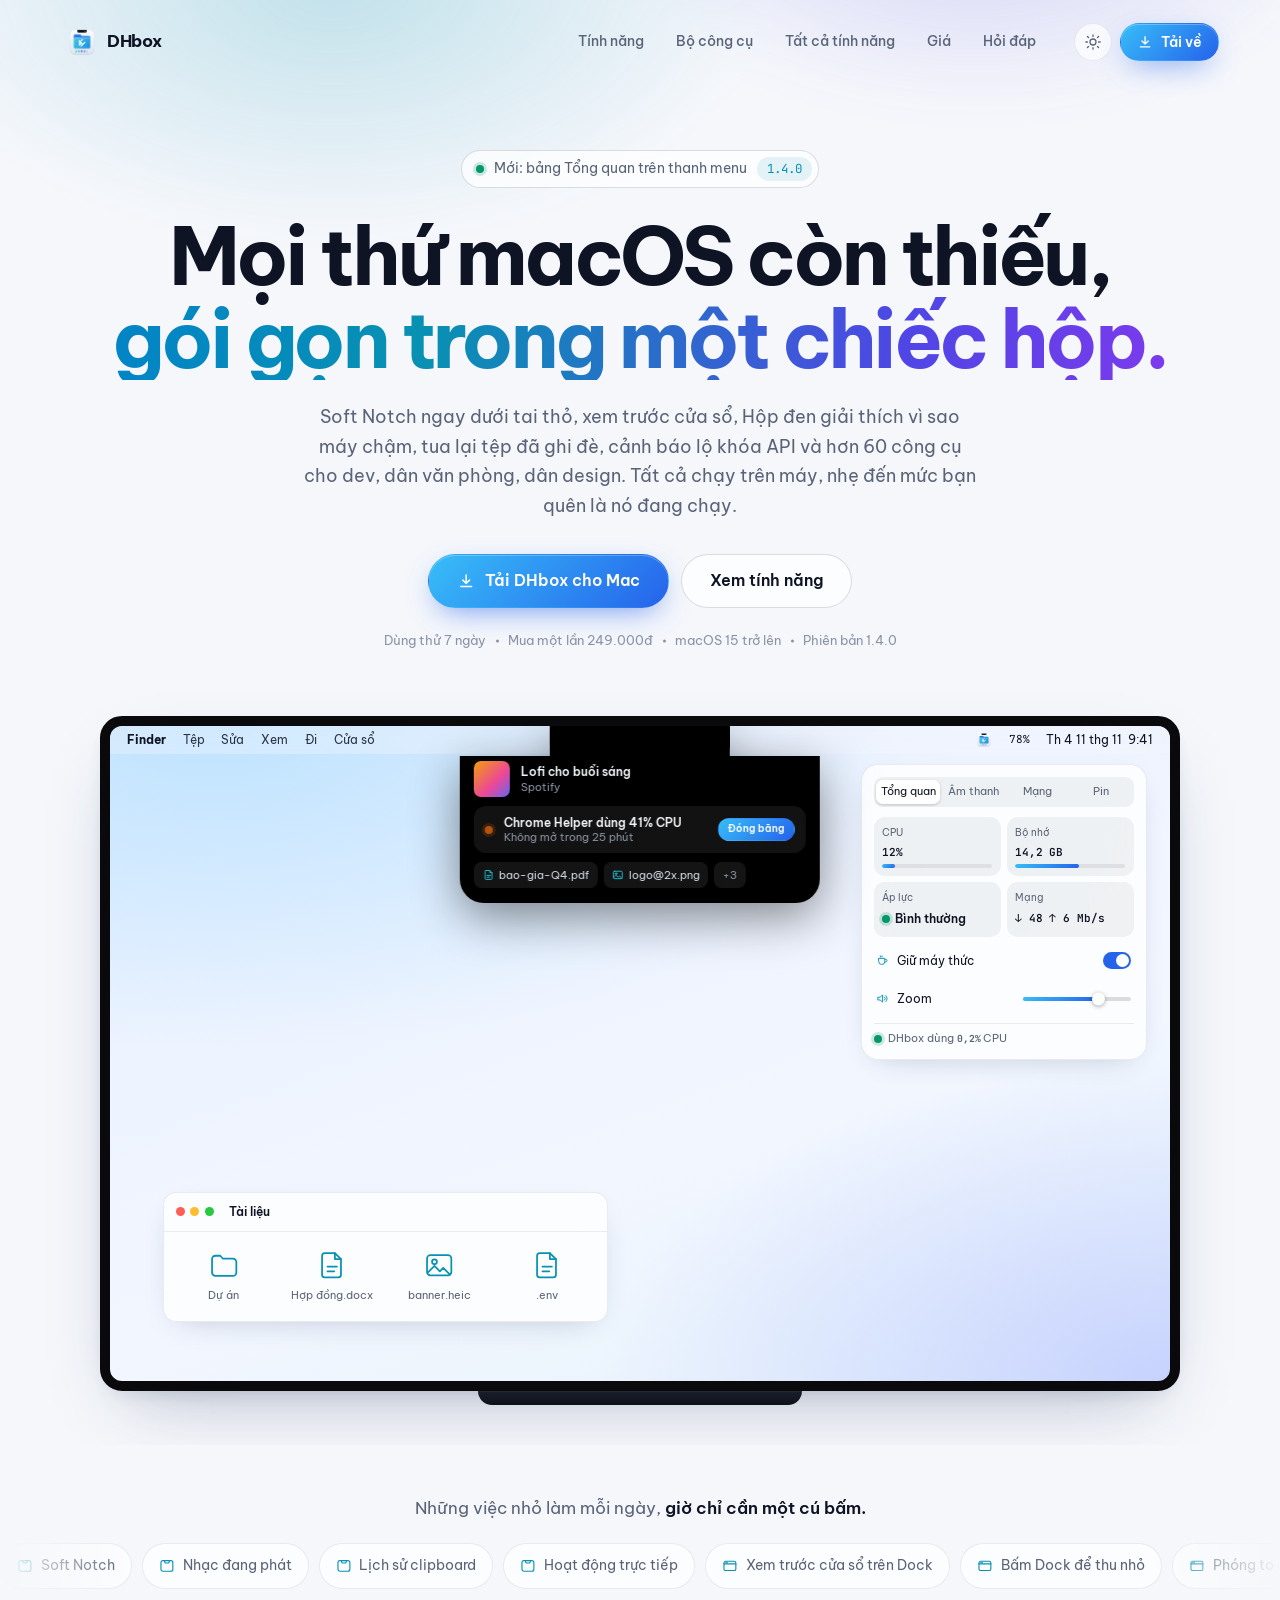
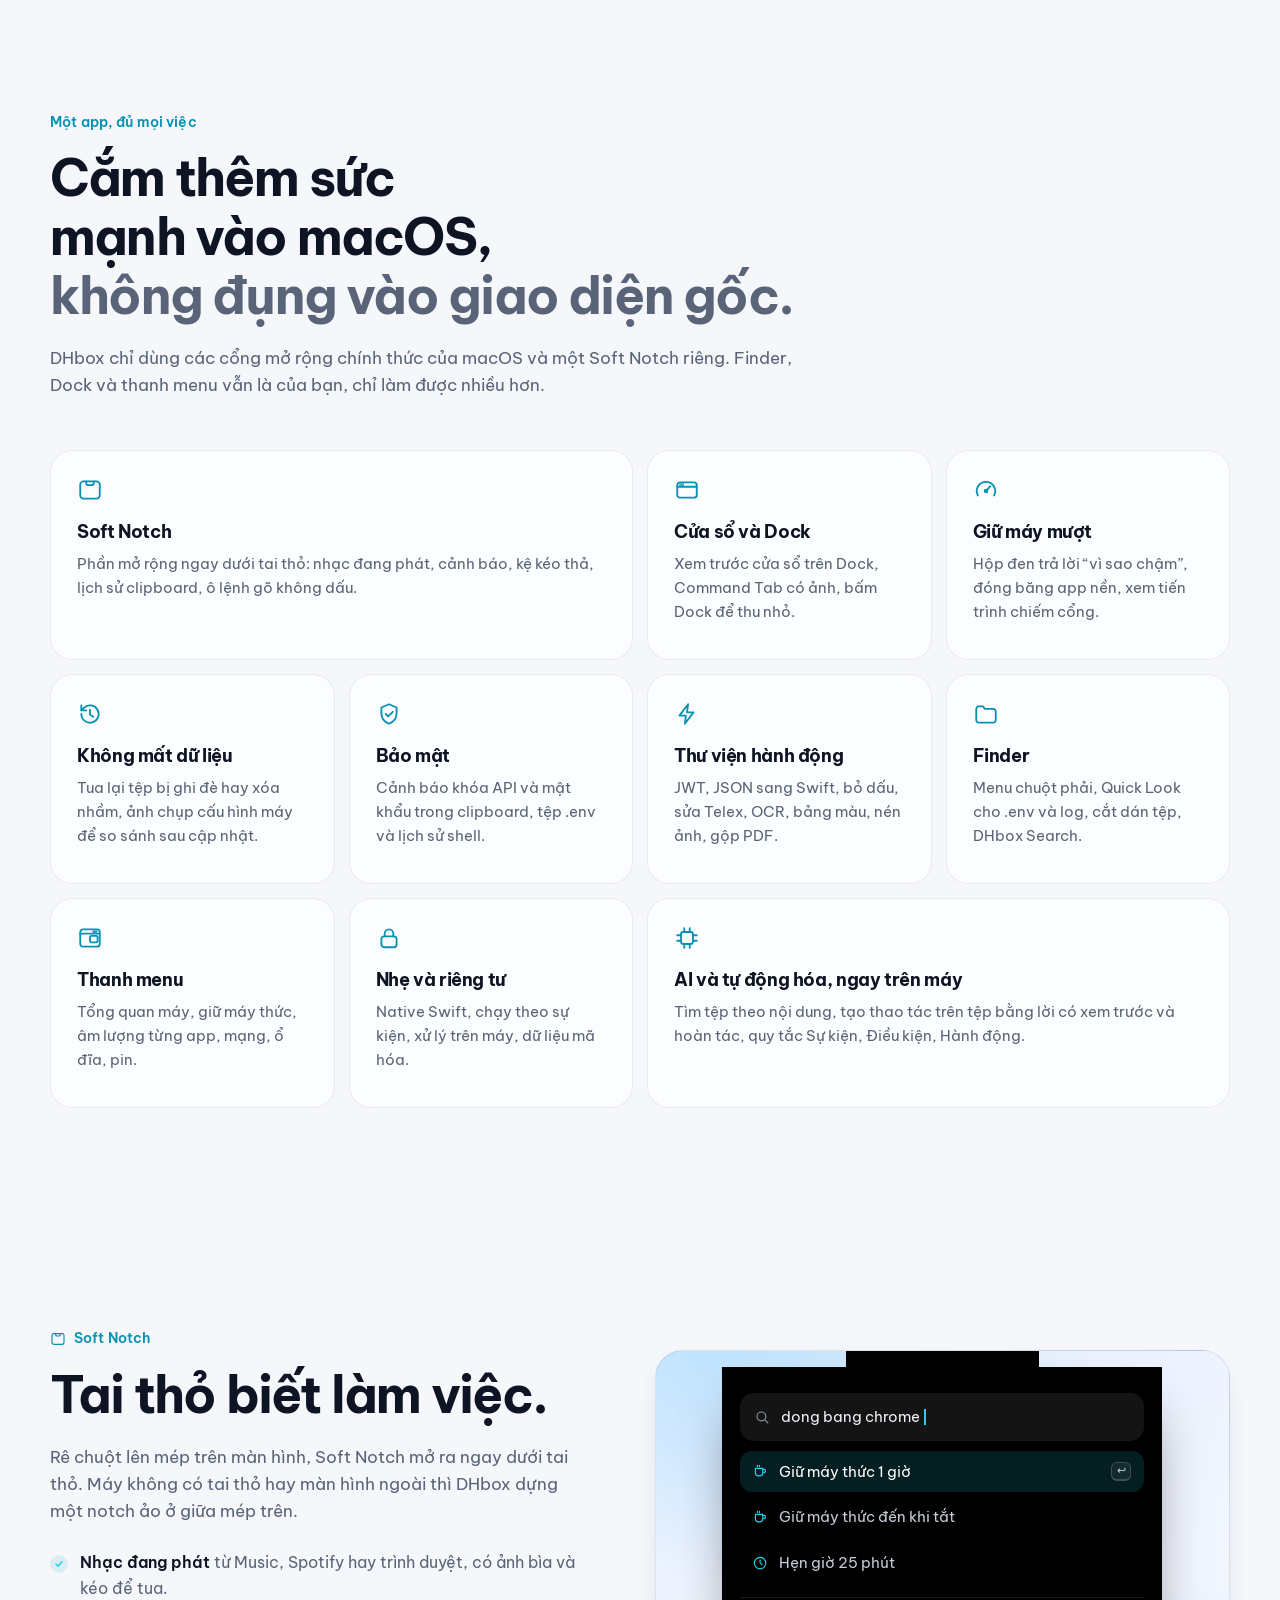
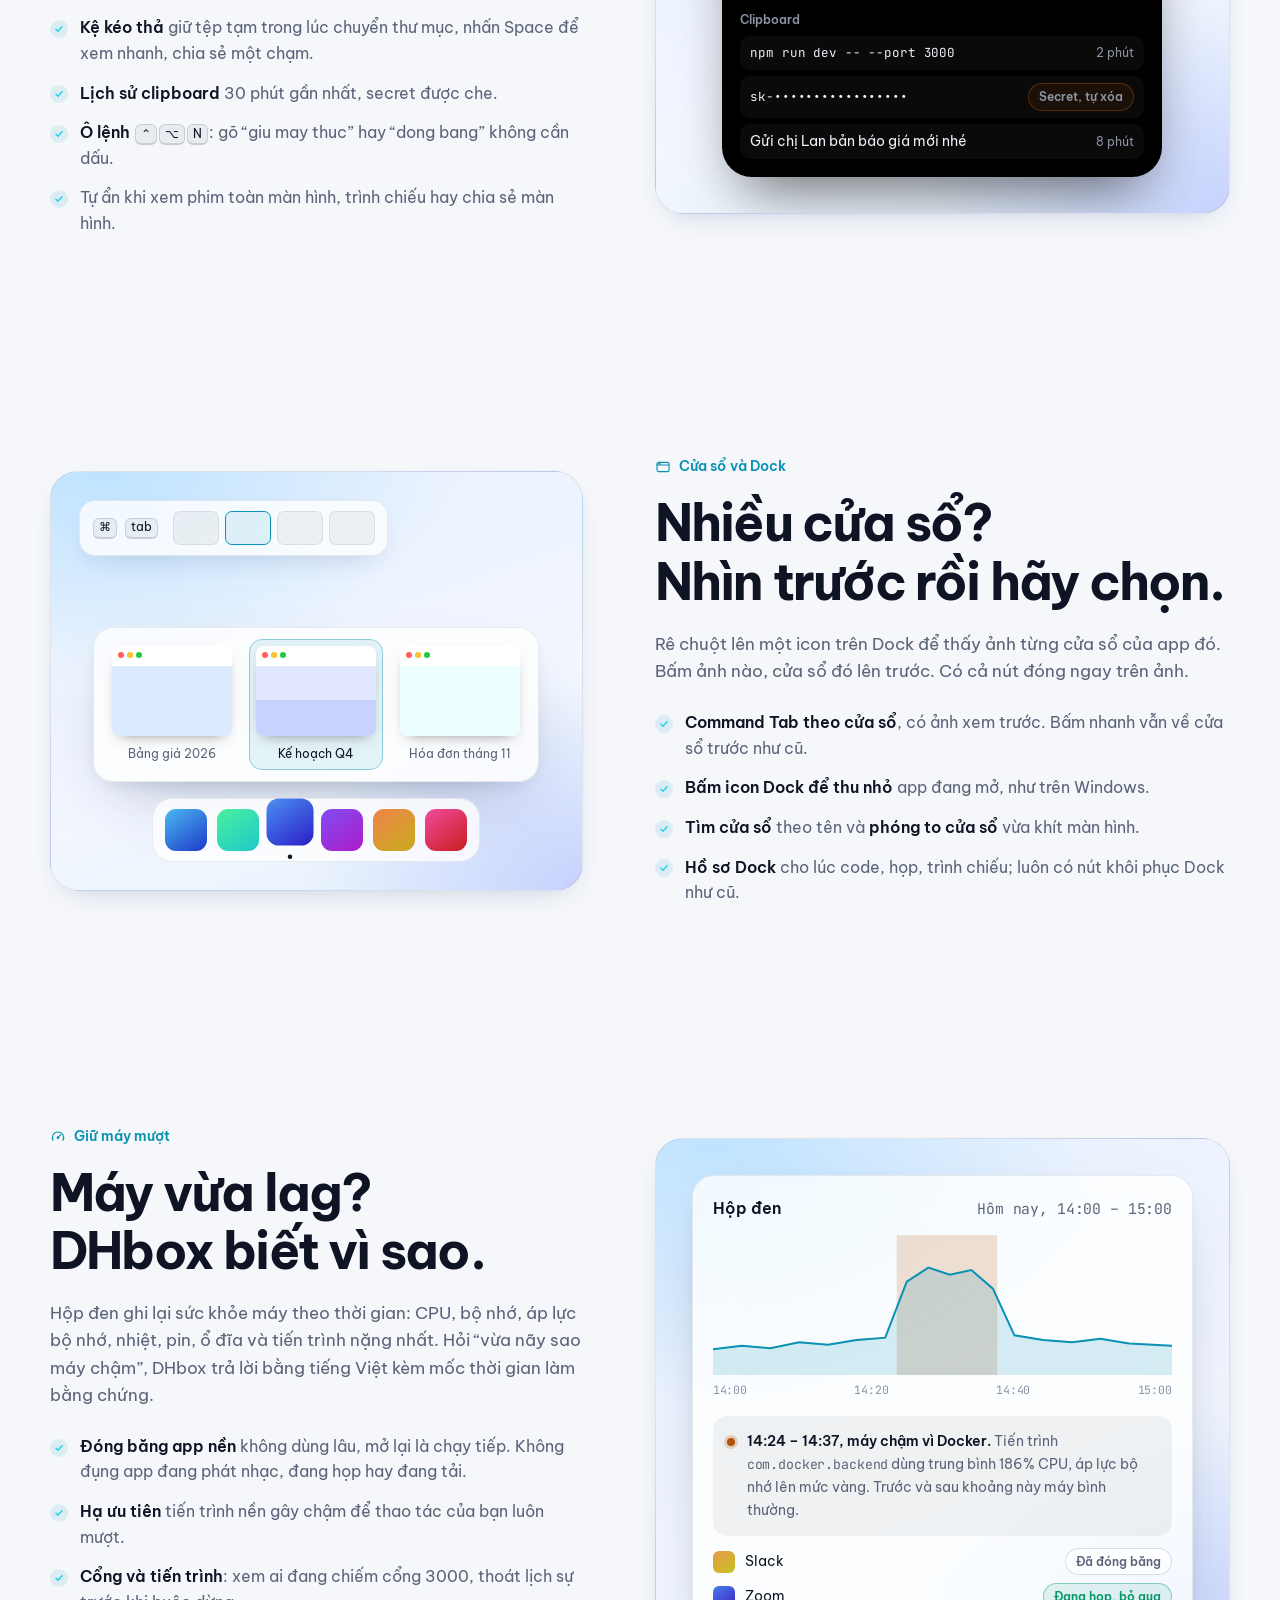
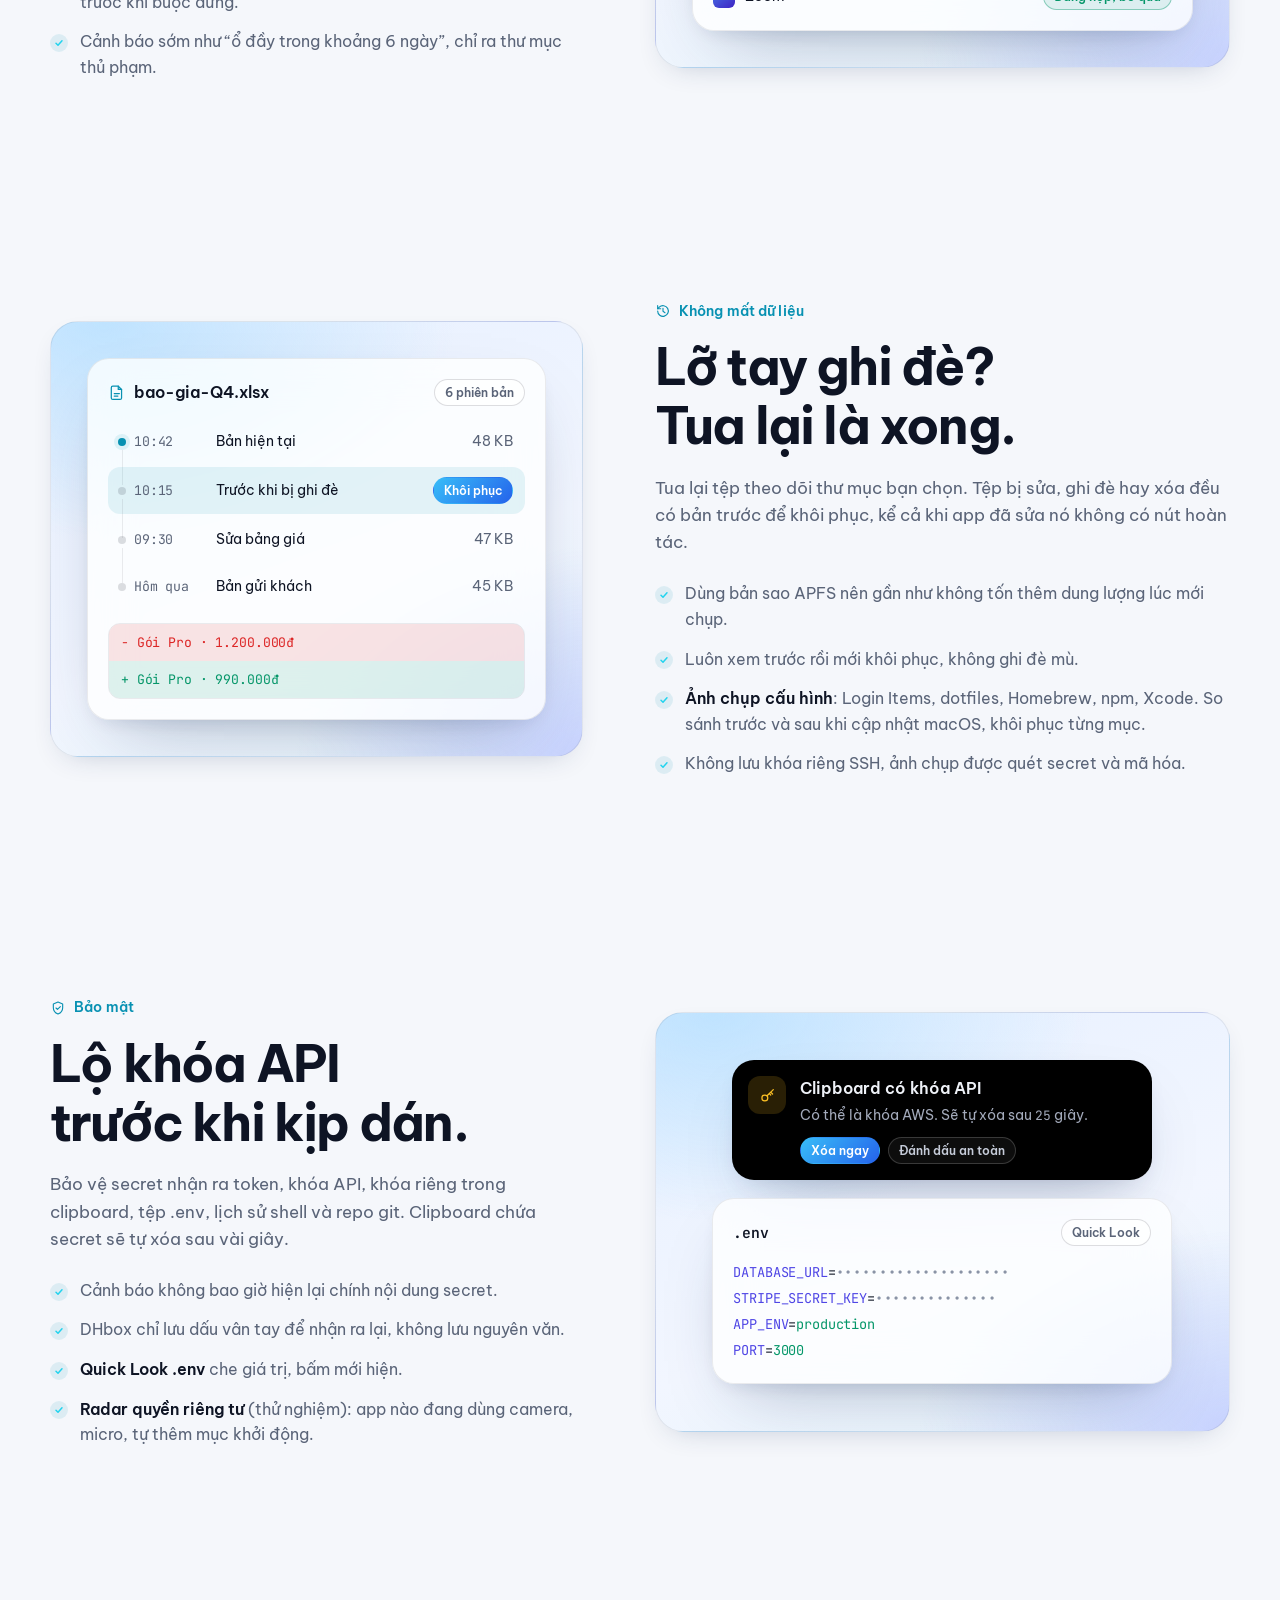
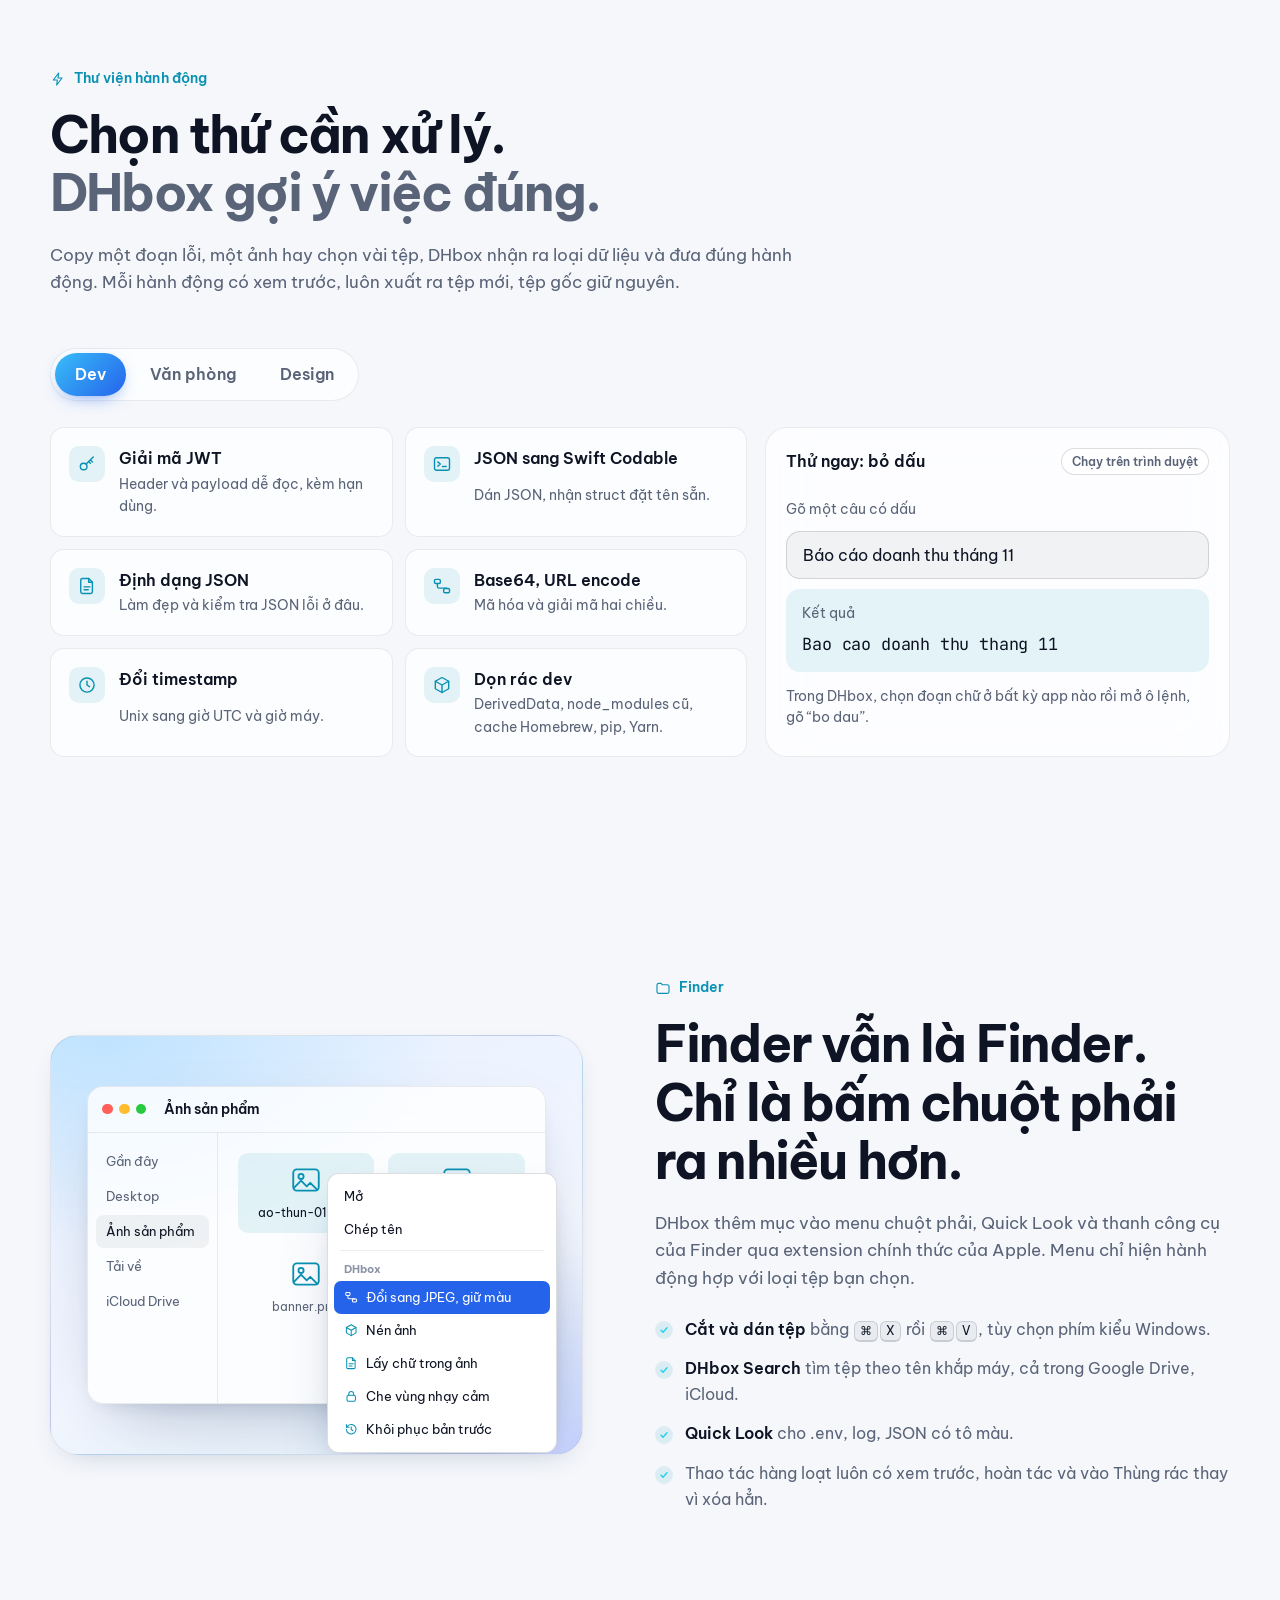
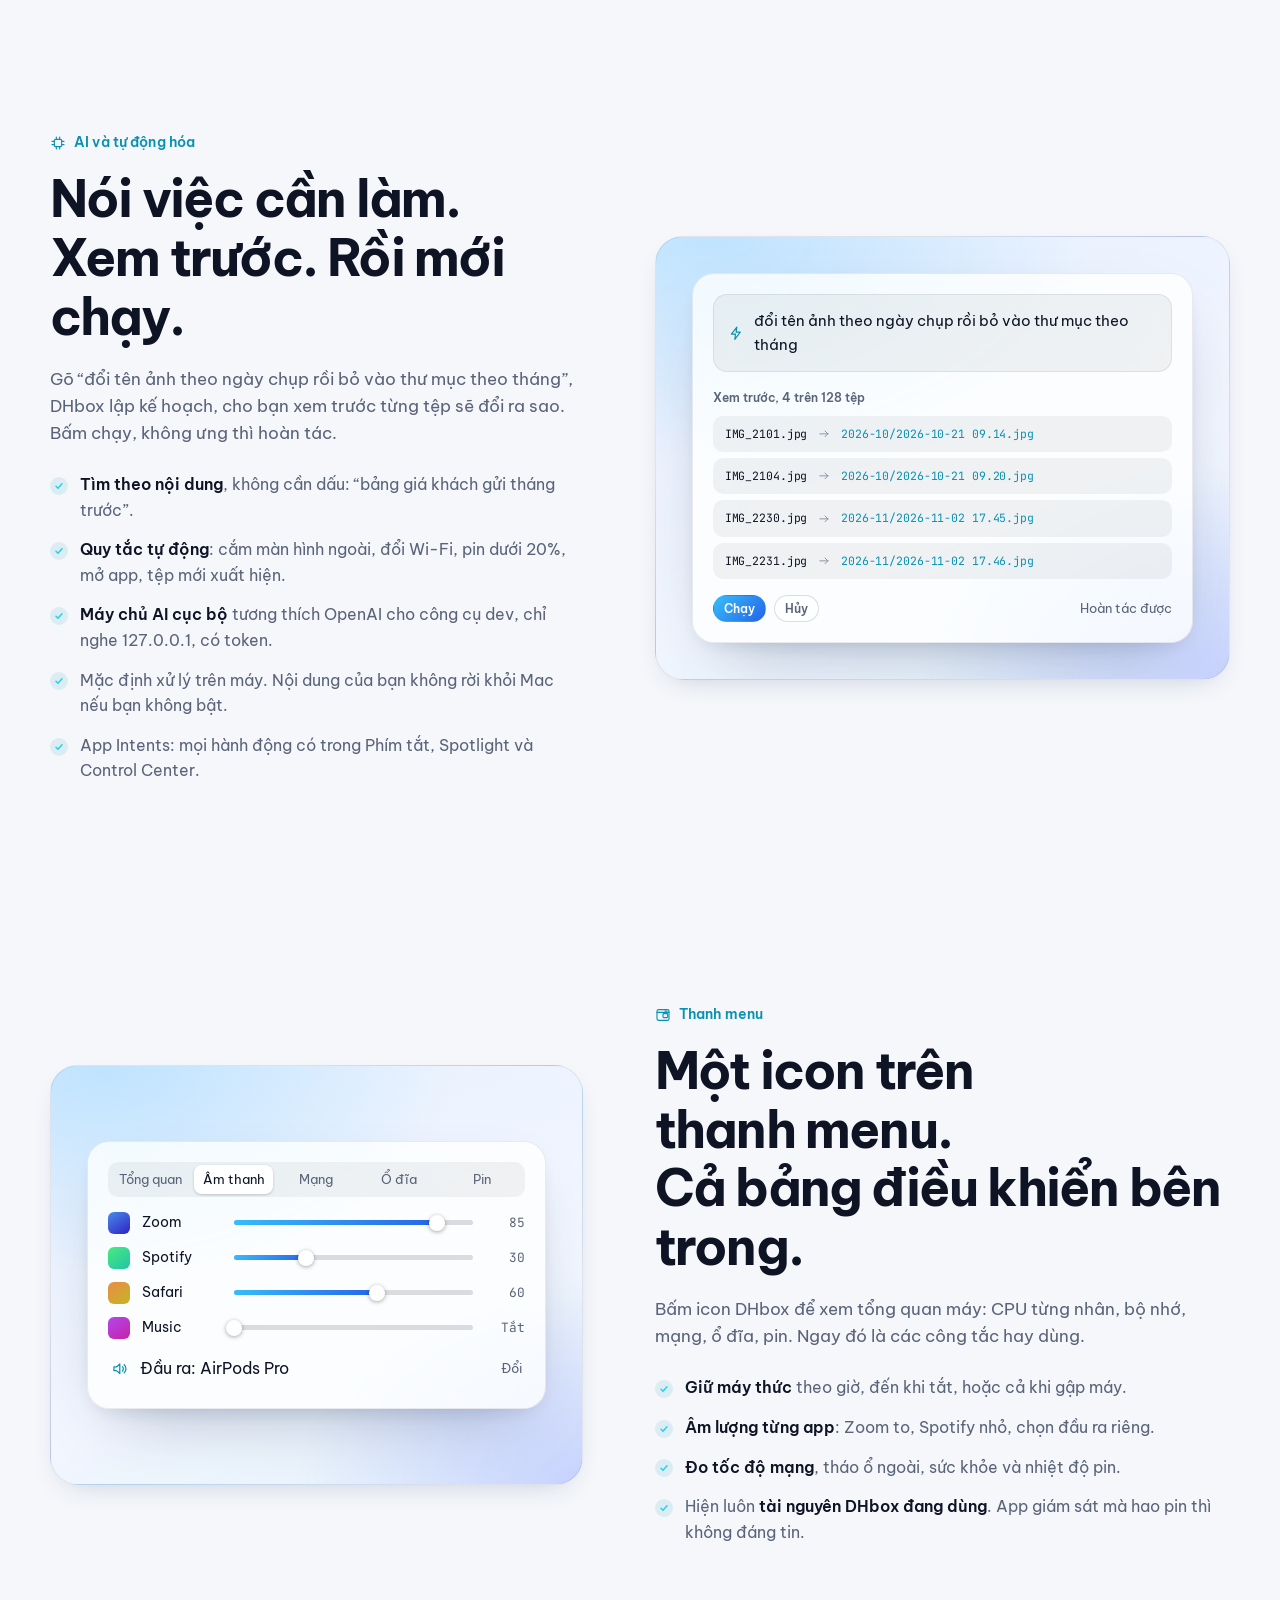
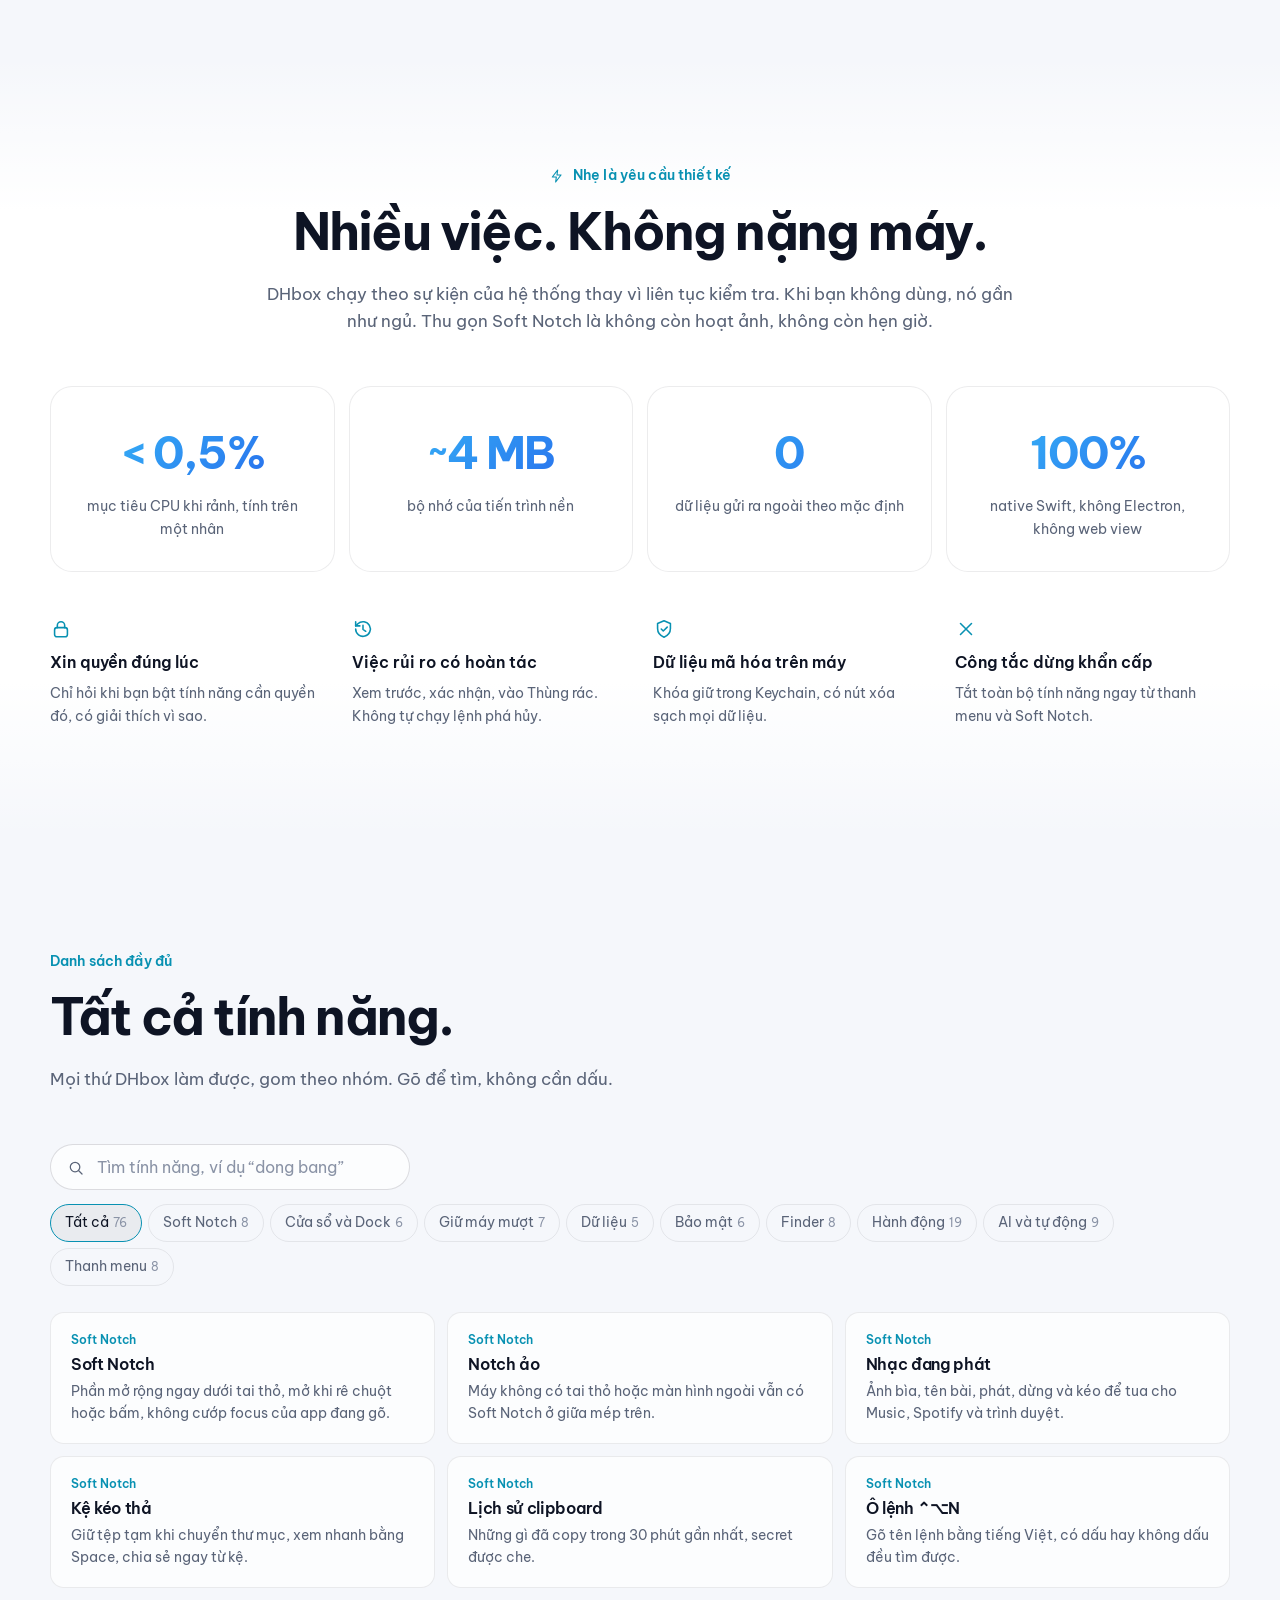
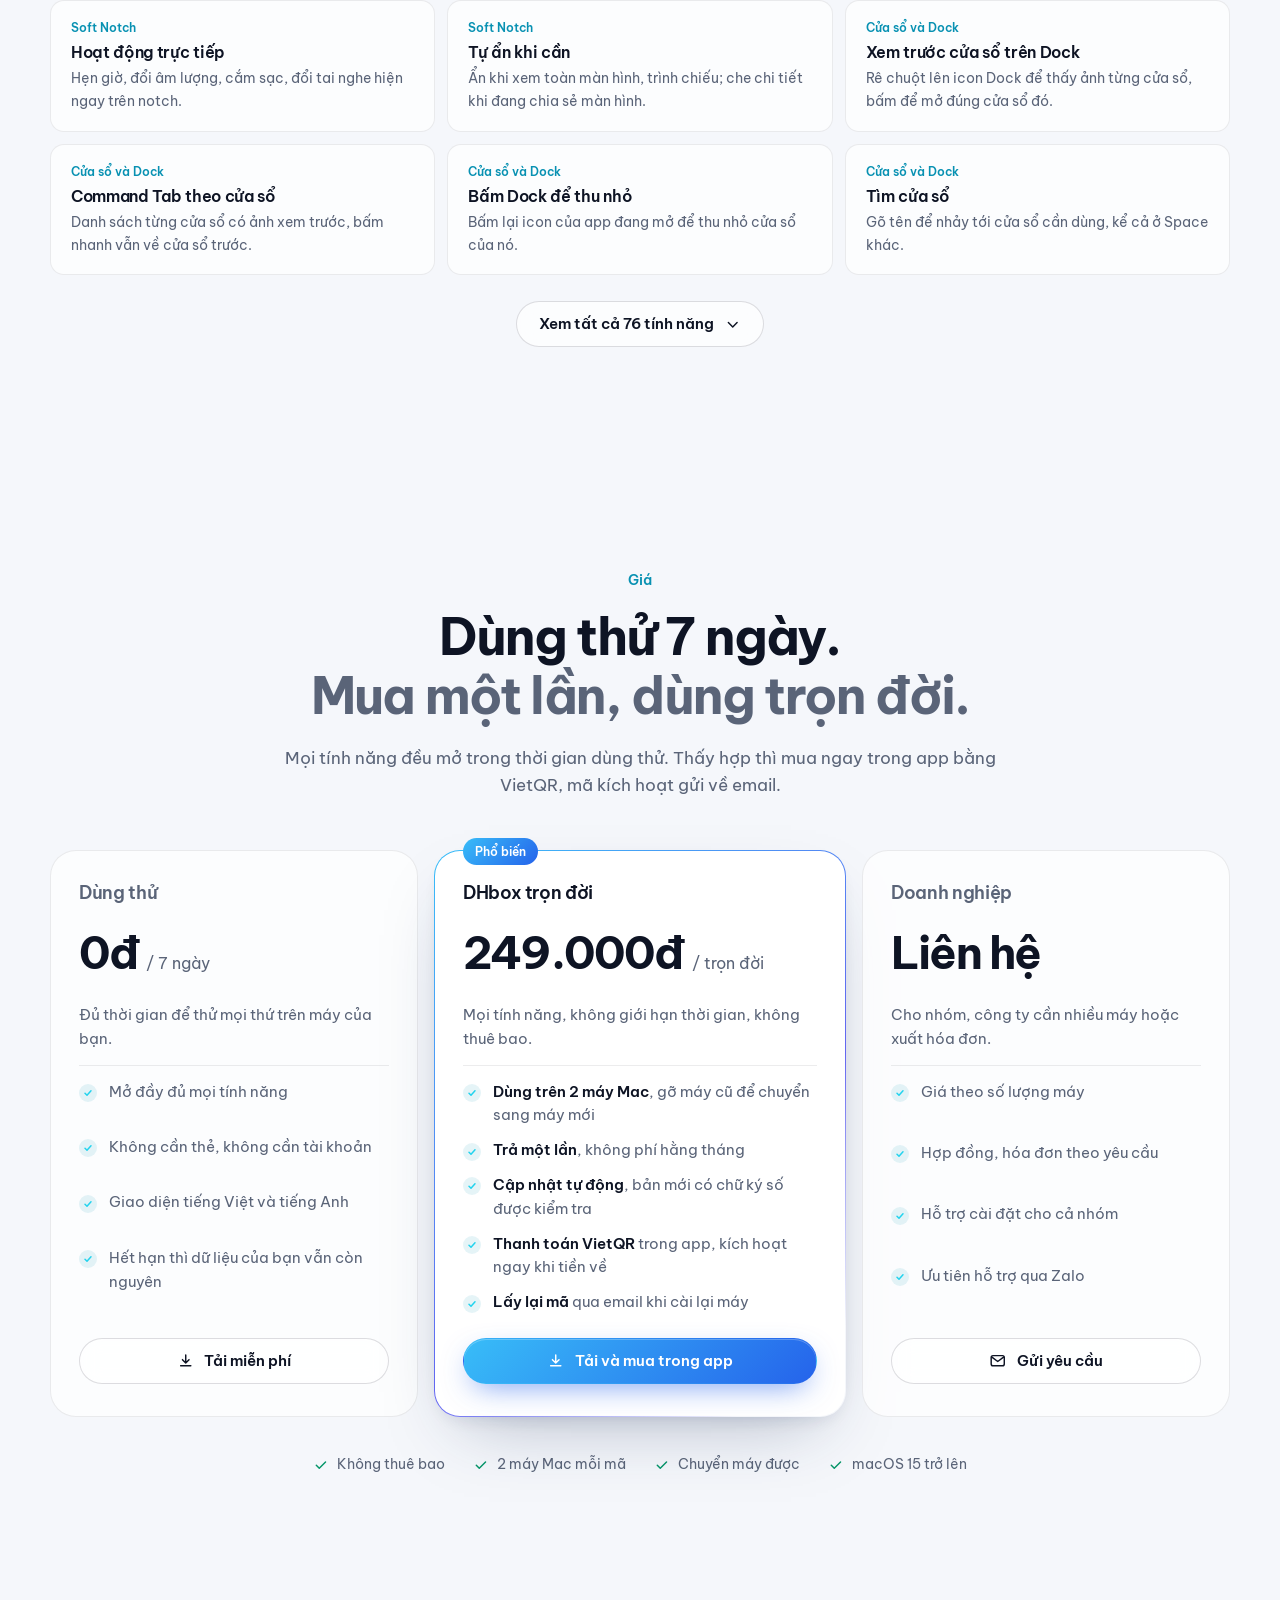
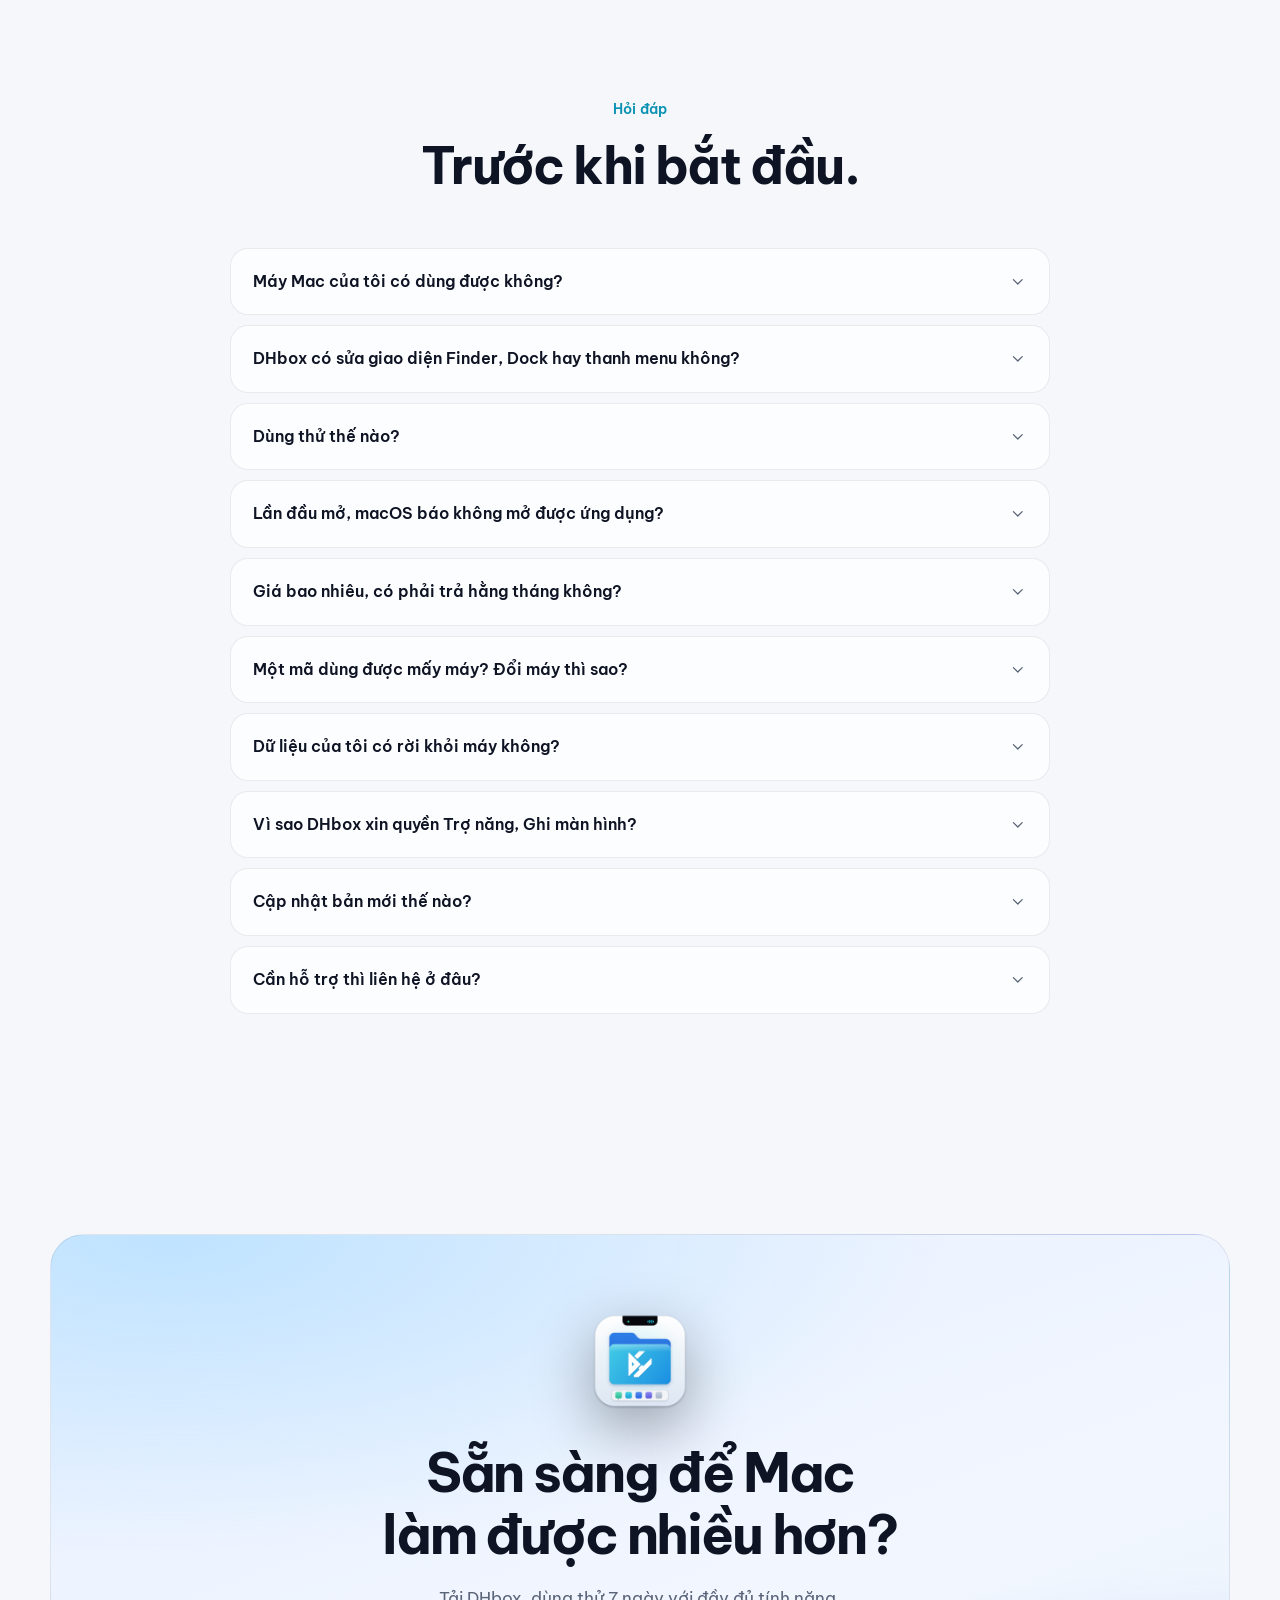
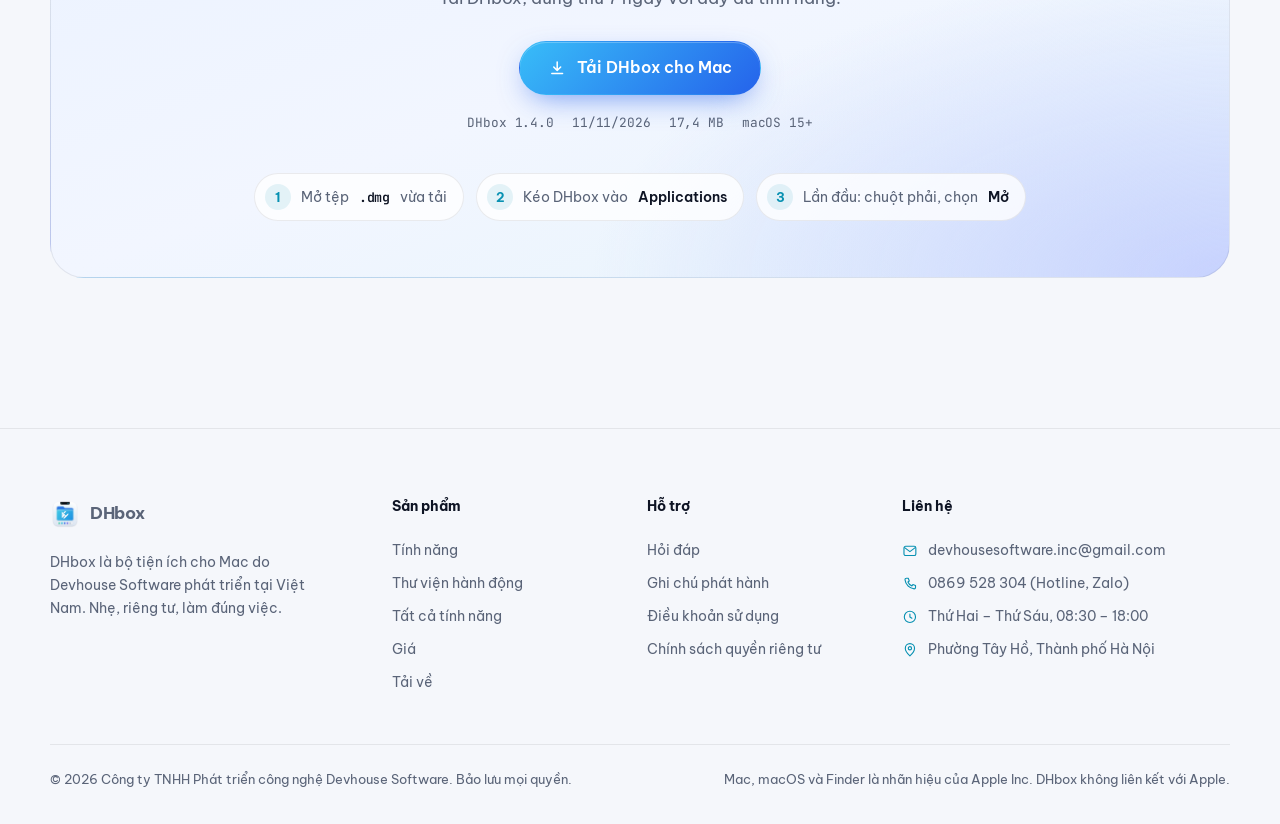
==== index.html @ b7bdf2ad "DHbox official website: features, pricing, FAQ, direct download from GitHub Releases Static site (HT" ====
<!doctype html>
<html lang="vi" class="no-js">
<head>
  <meta charset="utf-8">
  <meta name="viewport" content="width=device-width, initial-scale=1">
  <title>DHbox — Mọi thứ macOS còn thiếu, gói gọn trong một chiếc hộp</title>
  <meta name="description" content="DHbox là app tiện ích cho Mac chạy trên thanh menu: Soft Notch, xem trước cửa sổ, Hộp đen chẩn đoán máy chậm, tua lại tệp, cảnh báo secret, thư viện hành động và AI chạy ngay trên máy. Dùng thử 7 ngày, mua một lần dùng trọn đời.">
  <meta name="theme-color" content="#0B0F1A" media="(prefers-color-scheme: dark)">
  <meta name="theme-color" content="#F5F7FB" media="(prefers-color-scheme: light)">
  <meta property="og:type" content="website">
  <meta property="og:title" content="DHbox — Mọi thứ macOS còn thiếu, gói gọn trong một chiếc hộp">
  <meta property="og:description" content="Hơn 60 công cụ cho Mac, nhẹ CPU, xử lý trên máy. Dùng thử 7 ngày, mua một lần dùng trọn đời.">
  <meta property="og:image" content="assets/img/og-icon.png">
  <link rel="icon" type="image/png" href="assets/img/favicon.png">
  <link rel="apple-touch-icon" href="assets/img/dhbox-icon-256.png">
  <link rel="preconnect" href="https://api.github.com" crossorigin>
  <link rel="preconnect" href="https://fonts.googleapis.com">
  <link rel="preconnect" href="https://fonts.gstatic.com" crossorigin>
  <link href="https://fonts.googleapis.com/css2?family=Be+Vietnam+Pro:wght@400;500;600;700&family=JetBrains+Mono:wght@400;500&display=swap" rel="stylesheet">
  <link rel="stylesheet" href="assets/css/style.css">
  <script>
    try { var t = localStorage.getItem('dhbox-theme'); if (t) document.documentElement.dataset.theme = t; } catch (e) {}
  </script>
</head>
<body>
  <!-- Icon set: line icons drawn in the SF Symbols spirit. -->
  <svg width="0" height="0" style="position:absolute" aria-hidden="true">
    <defs>
      <symbol id="i-download" viewBox="0 0 24 24"><path d="M12 4v11m0 0-4.5-4.5M12 15l4.5-4.5M5 19h14"/></symbol>
      <symbol id="i-arrow" viewBox="0 0 24 24"><path d="M5 12h14m0 0-5-5m5 5-5 5"/></symbol>
      <symbol id="i-check" viewBox="0 0 24 24"><path d="m5 12.5 4.5 4.5L19 7.5"/></symbol>
      <symbol id="i-x" viewBox="0 0 24 24"><path d="M6 6l12 12M18 6 6 18"/></symbol>
      <symbol id="i-chevron" viewBox="0 0 24 24"><path d="m6 9 6 6 6-6"/></symbol>
      <symbol id="i-menu" viewBox="0 0 24 24"><path d="M4 7h16M4 12h16M4 17h16"/></symbol>
      <symbol id="i-sun" viewBox="0 0 24 24"><circle cx="12" cy="12" r="4"/><path d="M12 2.5v2M12 19.5v2M4.6 4.6l1.4 1.4M18 18l1.4 1.4M2.5 12h2M19.5 12h2M4.6 19.4 6 18M18 6l1.4-1.4"/></symbol>
      <symbol id="i-moon" viewBox="0 0 24 24"><path d="M20 14.5A8 8 0 0 1 9.5 4a8 8 0 1 0 10.5 10.5z"/></symbol>
      <symbol id="i-notch" viewBox="0 0 24 24"><rect x="3" y="4" width="18" height="16" rx="3"/><path d="M8.5 4v1.5a2 2 0 0 0 2 2h3a2 2 0 0 0 2-2V4"/></symbol>
      <symbol id="i-window" viewBox="0 0 24 24"><rect x="3" y="5" width="18" height="14" rx="2.5"/><path d="M3 9h18"/><circle cx="6" cy="7" r=".4"/><circle cx="8" cy="7" r=".4"/></symbol>
      <symbol id="i-folder" viewBox="0 0 24 24"><path d="M3 7.5A2.5 2.5 0 0 1 5.5 5h3.6l2 2.2h7.4A2.5 2.5 0 0 1 21 9.7v7.8a2.5 2.5 0 0 1-2.5 2.5h-13A2.5 2.5 0 0 1 3 17.5z"/></symbol>
      <symbol id="i-gauge" viewBox="0 0 24 24"><path d="M4.5 17a8.5 8.5 0 1 1 15 0"/><path d="m12 13 4-4.5"/><circle cx="12" cy="13" r="1.2"/></symbol>
      <symbol id="i-rewind" viewBox="0 0 24 24"><path d="M4 12a8 8 0 1 0 2.4-5.7L4 8.6"/><path d="M4 4v4.6h4.6M12 8v4.5l3 2"/></symbol>
      <symbol id="i-shield" viewBox="0 0 24 24"><path d="M12 3 5 6v5.5c0 4.3 3 7.8 7 9.5 4-1.7 7-5.2 7-9.5V6z"/><path d="m9 12 2.2 2.2L15.5 10"/></symbol>
      <symbol id="i-flow" viewBox="0 0 24 24"><rect x="3" y="4" width="7" height="5" rx="1.5"/><rect x="14" y="15" width="7" height="5" rx="1.5"/><path d="M6.5 9v3.5a2 2 0 0 0 2 2h9V15"/></symbol>
      <symbol id="i-bolt" viewBox="0 0 24 24"><path d="M13 3 5 13.5h6L10 21l8-10.5h-6z"/></symbol>
      <symbol id="i-cube" viewBox="0 0 24 24"><path d="M12 3 4 7.5v9L12 21l8-4.5v-9z"/><path d="M4 7.5 12 12l8-4.5M12 12v9"/></symbol>
      <symbol id="i-search" viewBox="0 0 24 24"><circle cx="11" cy="11" r="6.5"/><path d="m16 16 4.5 4.5"/></symbol>
      <symbol id="i-menubar" viewBox="0 0 24 24"><rect x="3" y="4" width="18" height="16" rx="2.5"/><path d="M3 8h18M15 6h3"/><rect x="12" y="10" width="7" height="6" rx="1.2"/></symbol>
      <symbol id="i-lock" viewBox="0 0 24 24"><rect x="5" y="10.5" width="14" height="10" rx="2.5"/><path d="M8 10.5V8a4 4 0 0 1 8 0v2.5"/></symbol>
      <symbol id="i-chip" viewBox="0 0 24 24"><rect x="6.5" y="6.5" width="11" height="11" rx="2"/><path d="M9.5 3v3.5M14.5 3v3.5M9.5 17.5V21M14.5 17.5V21M3 9.5h3.5M3 14.5h3.5M17.5 9.5H21M17.5 14.5H21"/></symbol>
      <symbol id="i-mail" viewBox="0 0 24 24"><rect x="3" y="5" width="18" height="14" rx="2.5"/><path d="m4 7 8 6 8-6"/></symbol>
      <symbol id="i-phone" viewBox="0 0 24 24"><path d="M6.5 3.5h3l1.5 4-2 1.5a11 11 0 0 0 6 6l1.5-2 4 1.5v3a2 2 0 0 1-2 2A16 16 0 0 1 4.5 5.5a2 2 0 0 1 2-2z"/></symbol>
      <symbol id="i-pin" viewBox="0 0 24 24"><path d="M12 21s7-6.2 7-11.5a7 7 0 0 0-14 0C5 14.8 12 21 12 21z"/><circle cx="12" cy="9.5" r="2.5"/></symbol>
      <symbol id="i-clock" viewBox="0 0 24 24"><circle cx="12" cy="12" r="8.5"/><path d="M12 7.5V12l3 2"/></symbol>
      <symbol id="i-play" viewBox="0 0 24 24"><path d="M8 5.5v13l10.5-6.5z"/></symbol>
      <symbol id="i-doc" viewBox="0 0 24 24"><path d="M6.5 3h7.5l4.5 4.5V19a2 2 0 0 1-2 2h-10a2 2 0 0 1-2-2V5a2 2 0 0 1 2-2z"/><path d="M14 3v4.5h4.5M8.5 13h7M8.5 16.5h5"/></symbol>
      <symbol id="i-image" viewBox="0 0 24 24"><rect x="3" y="4.5" width="18" height="15" rx="2.5"/><circle cx="8.5" cy="9.5" r="1.8"/><path d="m3.5 17.5 5-5 4 4 2.5-2.5 5 5"/></symbol>
      <symbol id="i-terminal" viewBox="0 0 24 24"><rect x="3" y="4.5" width="18" height="15" rx="2.5"/><path d="m7 9.5 3 2.5-3 2.5M12.5 15h4.5"/></symbol>
      <symbol id="i-key" viewBox="0 0 24 24"><circle cx="8" cy="15" r="4"/><path d="m11 12 8.5-8.5M16 7l2.5 2.5M14 9l2 2"/></symbol>
      <symbol id="i-dock" viewBox="0 0 24 24"><rect x="2.5" y="15" width="19" height="5.5" rx="2"/><rect x="5" y="16.7" width="2.2" height="2.2" rx=".6"/><rect x="9" y="16.7" width="2.2" height="2.2" rx=".6"/><rect x="13" y="16.7" width="2.2" height="2.2" rx=".6"/><rect x="7" y="4" width="10" height="7.5" rx="1.5"/></symbol>
      <symbol id="i-speaker" viewBox="0 0 24 24"><path d="M4 9.5h3.5L12 5.5v13l-4.5-4H4z"/><path d="M15.5 9a4 4 0 0 1 0 6M18 6.5a7.5 7.5 0 0 1 0 11"/></symbol>
      <symbol id="i-cup" viewBox="0 0 24 24"><path d="M5 8h11v6a5 5 0 0 1-5 5h-1a5 5 0 0 1-5-5z"/><path d="M16 9.5h1.5a2.5 2.5 0 0 1 0 5H16M8 3.5v2M11 3.5v2"/></symbol>
    </defs>
  </svg>

  <a class="skip" href="#noi-dung">Bỏ qua thanh điều hướng</a>

  <header class="nav" id="nav">
    <div class="nav__inner">
      <a class="brand" href="#top" aria-label="DHbox, về đầu trang">
        <img src="assets/img/dhbox-icon-256.png" alt="" width="30" height="30">
        <span>DHbox</span>
      </a>
      <nav class="nav__links" aria-label="Điều hướng chính">
        <a href="#tinh-nang">Tính năng</a>
        <a href="#hanh-dong">Bộ công cụ</a>
        <a href="#tat-ca">Tất cả tính năng</a>
        <a href="#gia">Giá</a>
        <a href="#hoi-dap">Hỏi đáp</a>
      </nav>
      <div class="nav__actions">
        <button class="icon-btn" id="theme-toggle" type="button" aria-label="Đổi giao diện sáng hoặc tối">
          <svg class="ico ico--sun"><use href="#i-sun"/></svg>
          <svg class="ico ico--moon"><use href="#i-moon"/></svg>
        </button>
        <a class="btn btn--primary btn--sm" href="#tai-ve" data-download>
          <span class="btn__icon"><svg class="ico"><use href="#i-download"/></svg></span>
          <span class="btn__label">Tải về</span>
        </a>
        <button class="icon-btn nav__burger" id="nav-burger" type="button" aria-label="Mở menu" aria-expanded="false" aria-controls="nav-sheet">
          <svg class="ico"><use href="#i-menu"/></svg>
        </button>
      </div>
    </div>
    <div class="nav__sheet" id="nav-sheet" hidden>
      <a href="#tinh-nang">Tính năng</a>
      <a href="#hanh-dong">Bộ công cụ</a>
      <a href="#tat-ca">Tất cả tính năng</a>
      <a href="#gia">Giá</a>
      <a href="#hoi-dap">Hỏi đáp</a>
    </div>
  </header>

  <main id="noi-dung">
    <!-- HERO -->
    <section class="hero" id="top">
      <div class="hero__glow" aria-hidden="true"></div>
      <div class="container hero__inner">
        <a class="pill-tag rise" style="--d:0ms" href="#tinh-nang">
          <span class="dot dot--ok"></span>
          <span>Mới: bảng Tổng quan trên thanh menu</span>
          <span class="pill-tag__ver" data-release-version>1.4</span>
        </a>
        <h1 class="hero__title rise" style="--d:80ms">
          Mọi thứ macOS còn thiếu,
          <span class="grad">gói gọn trong một chiếc hộp.</span>
        </h1>
        <p class="hero__lead rise" style="--d:160ms">
          Soft Notch ngay dưới tai thỏ, xem trước cửa sổ, Hộp đen giải thích vì sao máy chậm,
          tua lại tệp đã ghi đè, cảnh báo lộ khóa API và hơn 60 công cụ cho dev, dân văn phòng, dân design.
          Tất cả chạy trên máy, nhẹ đến mức bạn quên là nó đang chạy.
        </p>
        <div class="hero__cta rise" style="--d:240ms">
          <a class="btn btn--primary btn--lg" href="#tai-ve" data-download>
            <span class="btn__icon"><svg class="ico"><use href="#i-download"/></svg></span>
            <span class="btn__label">Tải DHbox cho Mac</span>
          </a>
          <a class="btn btn--ghost btn--lg" href="#tinh-nang">Xem tính năng</a>
        </div>
        <ul class="hero__meta rise" style="--d:320ms" aria-label="Thông tin phiên bản">
          <li>Dùng thử 7 ngày</li>
          <li>Mua một lần 249.000đ</li>
          <li>macOS 15 trở lên</li>
          <li>Phiên bản <span data-release-version>1.4</span></li>
        </ul>

        <!-- Hero mockup: a Mac desktop with the Soft Notch open and the tray overview -->
        <div class="screen rise" style="--d:400ms" aria-label="Minh họa DHbox trên màn hình Mac" role="img">
          <div class="screen__display">
            <div class="mbar">
              <div class="mbar__left"><b>Finder</b><span>Tệp</span><span>Sửa</span><span>Xem</span><span>Đi</span><span>Cửa sổ</span></div>
              <div class="mbar__notch"></div>
              <div class="mbar__right">
                <img class="mbar__tray" src="assets/img/favicon.png" alt="">
                <span class="mono">78%</span><span>Th 4 11 thg 11&nbsp; 9:41</span>
              </div>
            </div>

            <div class="snotch">
              <div class="snotch__head"></div>
              <div class="snotch__body">
                <div class="snotch__row snotch__music">
                  <div class="cover"></div>
                  <div class="snotch__text"><b>Lofi cho buổi sáng</b><span>Spotify</span></div>
                  <div class="wave" aria-hidden="true"><i></i><i></i><i></i><i></i><i></i></div>
                </div>
                <div class="snotch__alert">
                  <span class="dot dot--warn"></span>
                  <div class="snotch__text"><b>Chrome Helper dùng 41% CPU</b><span>Không mở trong 25 phút</span></div>
                  <span class="chip chip--accent">Đóng băng</span>
                </div>
                <div class="snotch__shelf">
                  <span class="shelf-file"><svg class="ico"><use href="#i-doc"/></svg>bao-gia-Q4.pdf</span>
                  <span class="shelf-file"><svg class="ico"><use href="#i-image"/></svg>logo@2x.png</span>
                  <span class="shelf-file shelf-file--more">+3</span>
                </div>
              </div>
            </div>

            <div class="tray">
              <div class="tray__tabs">
                <span class="is-on">Tổng quan</span><span>Âm thanh</span><span>Mạng</span><span>Pin</span>
              </div>
              <div class="tray__grid">
                <div class="metric"><span>CPU</span><b class="mono">12%</b><i style="--v:.12"></i></div>
                <div class="metric"><span>Bộ nhớ</span><b class="mono">14,2 GB</b><i style="--v:.58"></i></div>
                <div class="metric"><span>Áp lực</span><b><span class="dot dot--ok"></span> Bình thường</b></div>
                <div class="metric"><span>Mạng</span><b class="mono">↓ 48 ↑ 6 Mb/s</b></div>
              </div>
              <div class="tray__row"><svg class="ico"><use href="#i-cup"/></svg><span>Giữ máy thức</span><span class="switch is-on"></span></div>
              <div class="tray__row"><svg class="ico"><use href="#i-speaker"/></svg><span>Zoom</span><span class="slider"><i style="--v:.7"></i></span></div>
              <div class="tray__foot"><span class="dot dot--ok"></span><span>DHbox dùng <b class="mono">0,2%</b> CPU</span></div>
            </div>

            <div class="desk-win">
              <div class="desk-win__bar"><i></i><i></i><i></i><span>Tài liệu</span></div>
              <div class="desk-win__body">
                <span class="file-tile"><svg class="ico"><use href="#i-folder"/></svg>Dự án</span>
                <span class="file-tile"><svg class="ico"><use href="#i-doc"/></svg>Hợp đồng.docx</span>
                <span class="file-tile"><svg class="ico"><use href="#i-image"/></svg>banner.heic</span>
                <span class="file-tile"><svg class="ico"><use href="#i-doc"/></svg>.env</span>
              </div>
            </div>
          </div>
          <div class="screen__chin"></div>
        </div>
      </div>
    </section>

    <!-- Marquee of tools -->
    <section class="strip" aria-label="Một số công cụ trong DHbox">
      <p class="strip__label container">Những việc nhỏ làm mỗi ngày, <b>giờ chỉ cần một cú bấm.</b></p>
      <div class="marquee" id="marquee"><div class="marquee__track" id="marquee-track"></div></div>
    </section>

    <!-- FEATURE OVERVIEW -->
    <section class="section" id="tinh-nang">
      <div class="container">
        <header class="section__head">
          <p class="eyebrow">Một app, đủ mọi việc</p>
          <h2>Cắm thêm sức mạnh vào macOS,<br><span class="muted">không đụng vào giao diện gốc.</span></h2>
          <p class="section__lead">DHbox chỉ dùng các cổng mở rộng chính thức của macOS và một Soft Notch riêng. Finder, Dock và thanh menu vẫn là của bạn, chỉ làm được nhiều hơn.</p>
        </header>
        <div class="bento">
          <a class="bento__item bento__item--wide" href="#soft-notch">
            <svg class="ico ico--lg"><use href="#i-notch"/></svg>
            <h3>Soft Notch</h3>
            <p>Phần mở rộng ngay dưới tai thỏ: nhạc đang phát, cảnh báo, kệ kéo thả, lịch sử clipboard, ô lệnh gõ không dấu.</p>
          </a>
          <a class="bento__item" href="#cua-so">
            <svg class="ico ico--lg"><use href="#i-window"/></svg>
            <h3>Cửa sổ và Dock</h3>
            <p>Xem trước cửa sổ trên Dock, Command Tab có ảnh, bấm Dock để thu nhỏ.</p>
          </a>
          <a class="bento__item" href="#may-muot">
            <svg class="ico ico--lg"><use href="#i-gauge"/></svg>
            <h3>Giữ máy mượt</h3>
            <p>Hộp đen trả lời “vì sao chậm”, đóng băng app nền, xem tiến trình chiếm cổng.</p>
          </a>
          <a class="bento__item" href="#du-lieu">
            <svg class="ico ico--lg"><use href="#i-rewind"/></svg>
            <h3>Không mất dữ liệu</h3>
            <p>Tua lại tệp bị ghi đè hay xóa nhầm, ảnh chụp cấu hình máy để so sánh sau cập nhật.</p>
          </a>
          <a class="bento__item" href="#bao-mat">
            <svg class="ico ico--lg"><use href="#i-shield"/></svg>
            <h3>Bảo mật</h3>
            <p>Cảnh báo khóa API và mật khẩu trong clipboard, tệp .env và lịch sử shell.</p>
          </a>
          <a class="bento__item" href="#hanh-dong">
            <svg class="ico ico--lg"><use href="#i-bolt"/></svg>
            <h3>Thư viện hành động</h3>
            <p>JWT, JSON sang Swift, bỏ dấu, sửa Telex, OCR, bảng màu, nén ảnh, gộp PDF.</p>
          </a>
          <a class="bento__item" href="#finder">
            <svg class="ico ico--lg"><use href="#i-folder"/></svg>
            <h3>Finder</h3>
            <p>Menu chuột phải, Quick Look cho .env và log, cắt dán tệp, DHbox Search.</p>
          </a>
          <a class="bento__item" href="#thanh-menu">
            <svg class="ico ico--lg"><use href="#i-menubar"/></svg>
            <h3>Thanh menu</h3>
            <p>Tổng quan máy, giữ máy thức, âm lượng từng app, mạng, ổ đĩa, pin.</p>
          </a>
          <a class="bento__item" href="#nhe">
            <svg class="ico ico--lg"><use href="#i-lock"/></svg>
            <h3>Nhẹ và riêng tư</h3>
            <p>Native Swift, chạy theo sự kiện, xử lý trên máy, dữ liệu mã hóa.</p>
          </a>
          <a class="bento__item bento__item--wide" href="#ai">
            <svg class="ico ico--lg"><use href="#i-chip"/></svg>
            <h3>AI và tự động hóa, ngay trên máy</h3>
            <p>Tìm tệp theo nội dung, tạo thao tác trên tệp bằng lời có xem trước và hoàn tác, quy tắc Sự kiện, Điều kiện, Hành động.</p>
          </a>
        </div>
      </div>
    </section>

    <!-- SOFT NOTCH -->
    <section class="section feature" id="soft-notch">
      <div class="container feature__grid">
        <div class="feature__copy">
          <p class="eyebrow"><svg class="ico"><use href="#i-notch"/></svg>Soft Notch</p>
          <h2>Tai thỏ biết làm việc.</h2>
          <p class="section__lead">Rê chuột lên mép trên màn hình, Soft Notch mở ra ngay dưới tai thỏ. Máy không có tai thỏ hay màn hình ngoài thì DHbox dựng một notch ảo ở giữa mép trên.</p>
          <ul class="ticks">
            <li><b>Nhạc đang phát</b> từ Music, Spotify hay trình duyệt, có ảnh bìa và kéo để tua.</li>
            <li><b>Kệ kéo thả</b> giữ tệp tạm trong lúc chuyển thư mục, nhấn Space để xem nhanh, chia sẻ một chạm.</li>
            <li><b>Lịch sử clipboard</b> 30 phút gần nhất, secret được che.</li>
            <li><b>Ô lệnh</b> <kbd>⌃</kbd><kbd>⌥</kbd><kbd>N</kbd>: gõ “giu may thuc” hay “dong bang” không cần dấu.</li>
            <li>Tự ẩn khi xem phim toàn màn hình, trình chiếu hay chia sẻ màn hình.</li>
          </ul>
        </div>
        <div class="feature__art">
          <div class="art art--notch">
            <div class="art-notch">
              <div class="art-notch__head"></div>
              <div class="art-notch__panel">
                <div class="palette">
                  <div class="palette__input"><svg class="ico"><use href="#i-search"/></svg><span class="typed" data-typed="giu may thuc|dong bang chrome|bo dau|xem cong 3000">giu may thuc</span><i class="caret"></i></div>
                  <div class="palette__item is-on"><svg class="ico"><use href="#i-cup"/></svg><span>Giữ máy thức 1 giờ</span><kbd>↩</kbd></div>
                  <div class="palette__item"><svg class="ico"><use href="#i-cup"/></svg><span>Giữ máy thức đến khi tắt</span></div>
                  <div class="palette__item"><svg class="ico"><use href="#i-clock"/></svg><span>Hẹn giờ 25 phút</span></div>
                </div>
                <div class="clip">
                  <p class="clip__label">Clipboard</p>
                  <div class="clip__row"><span class="mono">npm run dev -- --port 3000</span><span>2 phút</span></div>
                  <div class="clip__row clip__row--secret"><span class="mono">sk-•••••••••••••••••</span><span class="chip chip--warn">Secret, tự xóa</span></div>
                  <div class="clip__row"><span>Gửi chị Lan bản báo giá mới nhé</span><span>8 phút</span></div>
                </div>
              </div>
            </div>
          </div>
        </div>
      </div>
    </section>

    <!-- WINDOWS & DOCK -->
    <section class="section feature feature--flip" id="cua-so">
      <div class="container feature__grid">
        <div class="feature__copy">
          <p class="eyebrow"><svg class="ico"><use href="#i-window"/></svg>Cửa sổ và Dock</p>
          <h2>Nhiều cửa sổ?<br>Nhìn trước rồi hãy chọn.</h2>
          <p class="section__lead">Rê chuột lên một icon trên Dock để thấy ảnh từng cửa sổ của app đó. Bấm ảnh nào, cửa sổ đó lên trước. Có cả nút đóng ngay trên ảnh.</p>
          <ul class="ticks">
            <li><b>Command Tab theo cửa sổ</b>, có ảnh xem trước. Bấm nhanh vẫn về cửa sổ trước như cũ.</li>
            <li><b>Bấm icon Dock để thu nhỏ</b> app đang mở, như trên Windows.</li>
            <li><b>Tìm cửa sổ</b> theo tên và <b>phóng to cửa sổ</b> vừa khít màn hình.</li>
            <li><b>Hồ sơ Dock</b> cho lúc code, họp, trình chiếu; luôn có nút khôi phục Dock như cũ.</li>
          </ul>
        </div>
        <div class="feature__art">
          <div class="art art--dock">
            <div class="dockprev">
              <div class="dockprev__thumbs">
                <div class="thumb"><div class="thumb__win"><i></i><i></i><i></i></div><span>Bảng giá 2026</span></div>
                <div class="thumb is-on"><div class="thumb__win thumb__win--b"><i></i><i></i><i></i></div><span>Kế hoạch Q4</span></div>
                <div class="thumb"><div class="thumb__win thumb__win--c"><i></i><i></i><i></i></div><span>Hóa đơn tháng 11</span></div>
              </div>
              <div class="dockbar">
                <span class="dock-ic" style="--h:200"></span>
                <span class="dock-ic" style="--h:150"></span>
                <span class="dock-ic is-on" style="--h:215"></span>
                <span class="dock-ic" style="--h:260"></span>
                <span class="dock-ic" style="--h:20"></span>
                <span class="dock-ic" style="--h:330"></span>
              </div>
            </div>
            <div class="cmdtab">
              <kbd>⌘</kbd><kbd>tab</kbd>
              <div class="cmdtab__list"><i></i><i class="is-on"></i><i></i><i></i></div>
            </div>
          </div>
        </div>
      </div>
    </section>

    <!-- KEEP THE MAC SMOOTH -->
    <section class="section feature" id="may-muot">
      <div class="container feature__grid">
        <div class="feature__copy">
          <p class="eyebrow"><svg class="ico"><use href="#i-gauge"/></svg>Giữ máy mượt</p>
          <h2>Máy vừa lag?<br>DHbox biết vì sao.</h2>
          <p class="section__lead">Hộp đen ghi lại sức khỏe máy theo thời gian: CPU, bộ nhớ, áp lực bộ nhớ, nhiệt, pin, ổ đĩa và tiến trình nặng nhất. Hỏi “vừa nãy sao máy chậm”, DHbox trả lời bằng tiếng Việt kèm mốc thời gian làm bằng chứng.</p>
          <ul class="ticks">
            <li><b>Đóng băng app nền</b> không dùng lâu, mở lại là chạy tiếp. Không đụng app đang phát nhạc, đang họp hay đang tải.</li>
            <li><b>Hạ ưu tiên</b> tiến trình nền gây chậm để thao tác của bạn luôn mượt.</li>
            <li><b>Cổng và tiến trình</b>: xem ai đang chiếm cổng 3000, thoát lịch sự trước khi buộc dừng.</li>
            <li>Cảnh báo sớm như “ổ đầy trong khoảng 6 ngày”, chỉ ra thư mục thủ phạm.</li>
          </ul>
        </div>
        <div class="feature__art">
          <div class="art art--chart">
            <div class="card">
              <div class="card__head"><b>Hộp đen</b><span class="mono muted">Hôm nay, 14:00 – 15:00</span></div>
              <svg class="chart" viewBox="0 0 320 120" preserveAspectRatio="none" aria-hidden="true">
                <rect class="chart__hl" x="128" y="0" width="70" height="120"/>
                <path class="chart__area" d="M0 98 L20 95 L40 97 L60 92 L80 94 L100 90 L120 88 L135 40 L150 28 L165 34 L180 30 L195 46 L210 86 L230 90 L250 92 L270 89 L290 93 L320 95 L320 120 L0 120Z"/>
                <path class="chart__line" d="M0 98 L20 95 L40 97 L60 92 L80 94 L100 90 L120 88 L135 40 L150 28 L165 34 L180 30 L195 46 L210 86 L230 90 L250 92 L270 89 L290 93 L320 95"/>
              </svg>
              <div class="chart__axis mono"><span>14:00</span><span>14:20</span><span>14:40</span><span>15:00</span></div>
              <div class="diag">
                <span class="dot dot--warn"></span>
                <p><b>14:24 – 14:37, máy chậm vì Docker.</b> Tiến trình <span class="mono">com.docker.backend</span> dùng trung bình 186% CPU, áp lực bộ nhớ lên mức vàng. Trước và sau khoảng này máy bình thường.</p>
              </div>
              <div class="frozen">
                <div class="frozen__row"><span class="app-dot" style="--h:30"></span><span>Slack</span><span class="chip">Đã đóng băng</span></div>
                <div class="frozen__row"><span class="app-dot" style="--h:220"></span><span>Zoom</span><span class="chip chip--ok">Đang họp, bỏ qua</span></div>
              </div>
            </div>
          </div>
        </div>
      </div>
    </section>

    <!-- DATA SAFETY -->
    <section class="section feature feature--flip" id="du-lieu">
      <div class="container feature__grid">
        <div class="feature__copy">
          <p class="eyebrow"><svg class="ico"><use href="#i-rewind"/></svg>Không mất dữ liệu</p>
          <h2>Lỡ tay ghi đè?<br>Tua lại là xong.</h2>
          <p class="section__lead">Tua lại tệp theo dõi thư mục bạn chọn. Tệp bị sửa, ghi đè hay xóa đều có bản trước để khôi phục, kể cả khi app đã sửa nó không có nút hoàn tác.</p>
          <ul class="ticks">
            <li>Dùng bản sao APFS nên gần như không tốn thêm dung lượng lúc mới chụp.</li>
            <li>Luôn xem trước rồi mới khôi phục, không ghi đè mù.</li>
            <li><b>Ảnh chụp cấu hình</b>: Login Items, dotfiles, Homebrew, npm, Xcode. So sánh trước và sau khi cập nhật macOS, khôi phục từng mục.</li>
            <li>Không lưu khóa riêng SSH, ảnh chụp được quét secret và mã hóa.</li>
          </ul>
        </div>
        <div class="feature__art">
          <div class="art art--versions">
            <div class="card">
              <div class="card__head"><b><svg class="ico"><use href="#i-doc"/></svg>bao-gia-Q4.xlsx</b><span class="chip">6 phiên bản</span></div>
              <ol class="timeline">
                <li class="is-on"><span class="mono">10:42</span><span>Bản hiện tại</span><span class="muted">48 KB</span></li>
                <li><span class="mono">10:15</span><span>Trước khi bị ghi đè</span><button class="chip chip--accent" type="button" tabindex="-1">Khôi phục</button></li>
                <li><span class="mono">09:30</span><span>Sửa bảng giá</span><span class="muted">47 KB</span></li>
                <li><span class="mono">Hôm qua</span><span>Bản gửi khách</span><span class="muted">45 KB</span></li>
              </ol>
              <div class="diff mono">
                <div class="diff__row diff__row--del">- Gói Pro · 1.200.000đ</div>
                <div class="diff__row diff__row--add">+ Gói Pro · 990.000đ</div>
              </div>
            </div>
          </div>
        </div>
      </div>
    </section>

    <!-- SECURITY -->
    <section class="section feature" id="bao-mat">
      <div class="container feature__grid">
        <div class="feature__copy">
          <p class="eyebrow"><svg class="ico"><use href="#i-shield"/></svg>Bảo mật</p>
          <h2>Lộ khóa API trước khi kịp dán.</h2>
          <p class="section__lead">Bảo vệ secret nhận ra token, khóa API, khóa riêng trong clipboard, tệp .env, lịch sử shell và repo git. Clipboard chứa secret sẽ tự xóa sau vài giây.</p>
          <ul class="ticks">
            <li>Cảnh báo không bao giờ hiện lại chính nội dung secret.</li>
            <li>DHbox chỉ lưu dấu vân tay để nhận ra lại, không lưu nguyên văn.</li>
            <li><b>Quick Look .env</b> che giá trị, bấm mới hiện.</li>
            <li><b>Radar quyền riêng tư</b> (thử nghiệm): app nào đang dùng camera, micro, tự thêm mục khởi động.</li>
          </ul>
        </div>
        <div class="feature__art">
          <div class="art art--secret">
            <div class="toast">
              <span class="toast__icon"><svg class="ico"><use href="#i-key"/></svg></span>
              <div>
                <b>Clipboard có khóa API</b>
                <p>Có thể là khóa AWS. Sẽ tự xóa sau <span class="mono" id="secret-count">30</span> giây.</p>
                <div class="toast__actions"><span class="chip chip--accent">Xóa ngay</span><span class="chip">Đánh dấu an toàn</span></div>
              </div>
            </div>
            <div class="card code-card">
              <div class="card__head"><b class="mono">.env</b><span class="chip">Quick Look</span></div>
              <pre class="mono"><span class="k">DATABASE_URL</span>=<span class="mask">••••••••••••••••••••</span>
<span class="k">STRIPE_SECRET_KEY</span>=<span class="mask">••••••••••••••</span>
<span class="k">APP_ENV</span>=<span class="v">production</span>
<span class="k">PORT</span>=<span class="v">3000</span></pre>
            </div>
          </div>
        </div>
      </div>
    </section>

    <!-- ACTION LIBRARY -->
    <section class="section" id="hanh-dong">
      <div class="container">
        <header class="section__head">
          <p class="eyebrow"><svg class="ico"><use href="#i-bolt"/></svg>Thư viện hành động</p>
          <h2>Chọn thứ cần xử lý.<br><span class="muted">DHbox gợi ý việc đúng.</span></h2>
          <p class="section__lead">Copy một đoạn lỗi, một ảnh hay chọn vài tệp, DHbox nhận ra loại dữ liệu và đưa đúng hành động. Mỗi hành động có xem trước, luôn xuất ra tệp mới, tệp gốc giữ nguyên.</p>
        </header>

        <div class="tabs" role="tablist" aria-label="Nhóm hành động">
          <button role="tab" class="tab is-on" aria-selected="true" data-tab="dev">Dev</button>
          <button role="tab" class="tab" aria-selected="false" data-tab="office">Văn phòng</button>
          <button role="tab" class="tab" aria-selected="false" data-tab="design">Design</button>
        </div>

        <div class="actions-wrap">
          <div class="action-panels">
            <div class="action-panel is-on" data-panel="dev" role="tabpanel">
              <div class="act"><svg class="ico"><use href="#i-key"/></svg><b>Giải mã JWT</b><span>Header và payload dễ đọc, kèm hạn dùng.</span></div>
              <div class="act"><svg class="ico"><use href="#i-terminal"/></svg><b>JSON sang Swift Codable</b><span>Dán JSON, nhận struct đặt tên sẵn.</span></div>
              <div class="act"><svg class="ico"><use href="#i-doc"/></svg><b>Định dạng JSON</b><span>Làm đẹp và kiểm tra JSON lỗi ở đâu.</span></div>
              <div class="act"><svg class="ico"><use href="#i-flow"/></svg><b>Base64, URL encode</b><span>Mã hóa và giải mã hai chiều.</span></div>
              <div class="act"><svg class="ico"><use href="#i-clock"/></svg><b>Đổi timestamp</b><span>Unix sang giờ UTC và giờ máy.</span></div>
              <div class="act"><svg class="ico"><use href="#i-cube"/></svg><b>Dọn rác dev</b><span>DerivedData, node_modules cũ, cache Homebrew, pip, Yarn.</span></div>
            </div>
            <div class="action-panel" data-panel="office" role="tabpanel" hidden>
              <div class="act"><svg class="ico"><use href="#i-doc"/></svg><b>Bỏ dấu tiếng Việt</b><span>Đặt tên tệp, gửi SMS, nhập liệu.</span></div>
              <div class="act"><svg class="ico"><use href="#i-key"/></svg><b>Sửa lỗi gõ Telex</b><span>“Vieejt Nam” thành “Việt Nam”.</span></div>
              <div class="act"><svg class="ico"><use href="#i-image"/></svg><b>OCR ảnh và PDF</b><span>Lấy chữ tiếng Việt từ ảnh chụp, bản scan.</span></div>
              <div class="act"><svg class="ico"><use href="#i-doc"/></svg><b>Gộp, tách, xoay, nén PDF</b><span>Chọn trang cần lấy, giảm dung lượng gửi mail.</span></div>
              <div class="act"><svg class="ico"><use href="#i-phone"/></svg><b>Chuẩn hóa số điện thoại, ngày</b><span>Đưa danh sách lộn xộn về một định dạng.</span></div>
              <div class="act"><svg class="ico"><use href="#i-folder"/></svg><b>Tìm tệp trùng, tệp to lâu không mở</b><span>Chuyển vào Thùng rác, lấy lại được.</span></div>
            </div>
            <div class="action-panel" data-panel="design" role="tabpanel" hidden>
              <div class="act"><svg class="ico"><use href="#i-image"/></svg><b>Bảng màu từ ảnh</b><span>Mã HEX và HSL của các màu chính.</span></div>
              <div class="act"><svg class="ico"><use href="#i-check"/></svg><b>Tương phản WCAG</b><span>Kiểm tra cặp chữ và nền đạt AA, AAA.</span></div>
              <div class="act"><svg class="ico"><use href="#i-cube"/></svg><b>Xóa nền</b><span>Tách chủ thể bằng Vision, chạy trên máy.</span></div>
              <div class="act"><svg class="ico"><use href="#i-flow"/></svg><b>Đổi PNG, JPEG, HEIC, TIFF</b><span>Giữ nguyên color profile sRGB hay Display P3.</span></div>
              <div class="act"><svg class="ico"><use href="#i-window"/></svg><b>Đổi kích thước theo mẫu</b><span>Ảnh chia sẻ, icon app và các cỡ thường dùng.</span></div>
              <div class="act"><svg class="ico"><use href="#i-lock"/></svg><b>Che vùng nhạy cảm</b><span>Làm mờ thông tin trước khi gửi ảnh.</span></div>
            </div>
          </div>

          <div class="demo card">
            <div class="card__head"><b>Thử ngay: bỏ dấu</b><span class="chip">Chạy trên trình duyệt</span></div>
            <label class="demo__label" for="demo-in">Gõ một câu có dấu</label>
            <input class="demo__input" id="demo-in" type="text" value="Báo cáo doanh thu tháng 11" autocomplete="off" spellcheck="false">
            <div class="demo__out">
              <span class="muted">Kết quả</span>
              <output class="mono" id="demo-out" for="demo-in">Bao cao doanh thu thang 11</output>
            </div>
            <p class="demo__hint">Trong DHbox, chọn đoạn chữ ở bất kỳ app nào rồi mở ô lệnh, gõ “bo dau”.</p>
          </div>
        </div>
      </div>
    </section>

    <!-- FINDER -->
    <section class="section feature feature--flip" id="finder">
      <div class="container feature__grid">
        <div class="feature__copy">
          <p class="eyebrow"><svg class="ico"><use href="#i-folder"/></svg>Finder</p>
          <h2>Finder vẫn là Finder.<br>Chỉ là bấm chuột phải ra nhiều hơn.</h2>
          <p class="section__lead">DHbox thêm mục vào menu chuột phải, Quick Look và thanh công cụ của Finder qua extension chính thức của Apple. Menu chỉ hiện hành động hợp với loại tệp bạn chọn.</p>
          <ul class="ticks">
            <li><b>Cắt và dán tệp</b> bằng <kbd>⌘</kbd><kbd>X</kbd> rồi <kbd>⌘</kbd><kbd>V</kbd>, tùy chọn phím kiểu Windows.</li>
            <li><b>DHbox Search</b> tìm tệp theo tên khắp máy, cả trong Google Drive, iCloud.</li>
            <li><b>Quick Look</b> cho .env, log, JSON có tô màu.</li>
            <li>Thao tác hàng loạt luôn có xem trước, hoàn tác và vào Thùng rác thay vì xóa hẳn.</li>
          </ul>
        </div>
        <div class="feature__art">
          <div class="art art--finder">
            <div class="fwin">
              <div class="fwin__bar"><i></i><i></i><i></i><span>Ảnh sản phẩm</span></div>
              <div class="fwin__body">
                <aside class="fwin__side"><span>Gần đây</span><span>Desktop</span><span class="is-on">Ảnh sản phẩm</span><span>Tải về</span><span>iCloud Drive</span></aside>
                <div class="fwin__files">
                  <span class="ftile is-on"><svg class="ico"><use href="#i-image"/></svg>ao-thun-01.heic</span>
                  <span class="ftile is-on"><svg class="ico"><use href="#i-image"/></svg>ao-thun-02.heic</span>
                  <span class="ftile"><svg class="ico"><use href="#i-image"/></svg>banner.png</span>
                  <span class="ftile"><svg class="ico"><use href="#i-doc"/></svg>catalog.pdf</span>
                </div>
                <div class="ctx">
                  <span>Mở</span><span>Chép tên</span><hr>
                  <span class="ctx__head">DHbox</span>
                  <span class="is-on"><svg class="ico"><use href="#i-flow"/></svg>Đổi sang JPEG, giữ màu</span>
                  <span><svg class="ico"><use href="#i-cube"/></svg>Nén ảnh</span>
                  <span><svg class="ico"><use href="#i-doc"/></svg>Lấy chữ trong ảnh</span>
                  <span><svg class="ico"><use href="#i-lock"/></svg>Che vùng nhạy cảm</span>
                  <span><svg class="ico"><use href="#i-rewind"/></svg>Khôi phục bản trước</span>
                </div>
              </div>
            </div>
          </div>
        </div>
      </div>
    </section>

    <!-- AI & AUTOMATION -->
    <section class="section feature" id="ai">
      <div class="container feature__grid">
        <div class="feature__copy">
          <p class="eyebrow"><svg class="ico"><use href="#i-chip"/></svg>AI và tự động hóa</p>
          <h2>Nói việc cần làm.<br>Xem trước. Rồi mới chạy.</h2>
          <p class="section__lead">Gõ “đổi tên ảnh theo ngày chụp rồi bỏ vào thư mục theo tháng”, DHbox lập kế hoạch, cho bạn xem trước từng tệp sẽ đổi ra sao. Bấm chạy, không ưng thì hoàn tác.</p>
          <ul class="ticks">
            <li><b>Tìm theo nội dung</b>, không cần dấu: “bảng giá khách gửi tháng trước”.</li>
            <li><b>Quy tắc tự động</b>: cắm màn hình ngoài, đổi Wi-Fi, pin dưới 20%, mở app, tệp mới xuất hiện.</li>
            <li><b>Máy chủ AI cục bộ</b> tương thích OpenAI cho công cụ dev, chỉ nghe 127.0.0.1, có token.</li>
            <li>Mặc định xử lý trên máy. Nội dung của bạn không rời khỏi Mac nếu bạn không bật.</li>
            <li>App Intents: mọi hành động có trong Phím tắt, Spotlight và Control Center.</li>
          </ul>
        </div>
        <div class="feature__art">
          <div class="art art--plan">
            <div class="card">
              <div class="prompt"><svg class="ico"><use href="#i-bolt"/></svg><span>đổi tên ảnh theo ngày chụp rồi bỏ vào thư mục theo tháng</span></div>
              <p class="plan__label">Xem trước, 4 trên 128 tệp</p>
              <div class="plan">
                <div class="plan__row"><span class="mono">IMG_2101.jpg</span><svg class="ico"><use href="#i-arrow"/></svg><span class="mono">2026-10/2026-10-21 09.14.jpg</span></div>
                <div class="plan__row"><span class="mono">IMG_2104.jpg</span><svg class="ico"><use href="#i-arrow"/></svg><span class="mono">2026-10/2026-10-21 09.20.jpg</span></div>
                <div class="plan__row"><span class="mono">IMG_2230.jpg</span><svg class="ico"><use href="#i-arrow"/></svg><span class="mono">2026-11/2026-11-02 17.45.jpg</span></div>
                <div class="plan__row"><span class="mono">IMG_2231.jpg</span><svg class="ico"><use href="#i-arrow"/></svg><span class="mono">2026-11/2026-11-02 17.46.jpg</span></div>
              </div>
              <div class="plan__actions"><span class="chip chip--accent">Chạy</span><span class="chip">Hủy</span><span class="muted small">Hoàn tác được</span></div>
            </div>
          </div>
        </div>
      </div>
    </section>

    <!-- MENU BAR OVERVIEW -->
    <section class="section feature feature--flip" id="thanh-menu">
      <div class="container feature__grid">
        <div class="feature__copy">
          <p class="eyebrow"><svg class="ico"><use href="#i-menubar"/></svg>Thanh menu</p>
          <h2>Một icon trên thanh menu.<br>Cả bảng điều khiển bên trong.</h2>
          <p class="section__lead">Bấm icon DHbox để xem tổng quan máy: CPU từng nhân, bộ nhớ, mạng, ổ đĩa, pin. Ngay đó là các công tắc hay dùng.</p>
          <ul class="ticks">
            <li><b>Giữ máy thức</b> theo giờ, đến khi tắt, hoặc cả khi gập máy.</li>
            <li><b>Âm lượng từng app</b>: Zoom to, Spotify nhỏ, chọn đầu ra riêng.</li>
            <li><b>Đo tốc độ mạng</b>, tháo ổ ngoài, sức khỏe và nhiệt độ pin.</li>
            <li>Hiện luôn <b>tài nguyên DHbox đang dùng</b>. App giám sát mà hao pin thì không đáng tin.</li>
          </ul>
        </div>
        <div class="feature__art">
          <div class="art art--mixer">
            <div class="card">
              <div class="tray__tabs"><span>Tổng quan</span><span class="is-on">Âm thanh</span><span>Mạng</span><span>Ổ đĩa</span><span>Pin</span></div>
              <div class="mixer">
                <div class="mixer__row"><span class="app-dot" style="--h:215"></span><span>Zoom</span><span class="slider"><i style="--v:.85"></i></span><span class="mono">85</span></div>
                <div class="mixer__row"><span class="app-dot" style="--h:140"></span><span>Spotify</span><span class="slider"><i style="--v:.3"></i></span><span class="mono">30</span></div>
                <div class="mixer__row"><span class="app-dot" style="--h:25"></span><span>Safari</span><span class="slider"><i style="--v:.6"></i></span><span class="mono">60</span></div>
                <div class="mixer__row"><span class="app-dot" style="--h:280"></span><span>Music</span><span class="slider"><i style="--v:0"></i></span><span class="mono">Tắt</span></div>
              </div>
              <div class="tray__row"><svg class="ico"><use href="#i-speaker"/></svg><span>Đầu ra: AirPods Pro</span><span class="muted small">Đổi</span></div>
            </div>
          </div>
        </div>
      </div>
    </section>

    <!-- LIGHTWEIGHT -->
    <section class="section light" id="nhe">
      <div class="container">
        <header class="section__head section__head--center">
          <p class="eyebrow"><svg class="ico"><use href="#i-bolt"/></svg>Nhẹ là yêu cầu thiết kế</p>
          <h2>Nhiều việc. Không nặng máy.</h2>
          <p class="section__lead">DHbox chạy theo sự kiện của hệ thống thay vì liên tục kiểm tra. Khi bạn không dùng, nó gần như ngủ. Thu gọn Soft Notch là không còn hoạt ảnh, không còn hẹn giờ.</p>
        </header>
        <div class="stats">
          <div class="stat"><b>&lt; 0,5%</b><span>mục tiêu CPU khi rảnh, tính trên một nhân</span></div>
          <div class="stat"><b>~4 MB</b><span>bộ nhớ của tiến trình nền</span></div>
          <div class="stat"><b>0</b><span>dữ liệu gửi ra ngoài theo mặc định</span></div>
          <div class="stat"><b>100%</b><span>native Swift, không Electron, không web view</span></div>
        </div>
        <div class="principles">
          <div><svg class="ico"><use href="#i-lock"/></svg><b>Xin quyền đúng lúc</b><span>Chỉ hỏi khi bạn bật tính năng cần quyền đó, có giải thích vì sao.</span></div>
          <div><svg class="ico"><use href="#i-rewind"/></svg><b>Việc rủi ro có hoàn tác</b><span>Xem trước, xác nhận, vào Thùng rác. Không tự chạy lệnh phá hủy.</span></div>
          <div><svg class="ico"><use href="#i-shield"/></svg><b>Dữ liệu mã hóa trên máy</b><span>Khóa giữ trong Keychain, có nút xóa sạch mọi dữ liệu.</span></div>
          <div><svg class="ico"><use href="#i-x"/></svg><b>Công tắc dừng khẩn cấp</b><span>Tắt toàn bộ tính năng ngay từ thanh menu và Soft Notch.</span></div>
        </div>
      </div>
    </section>

    <!-- ALL FEATURES -->
    <section class="section" id="tat-ca">
      <div class="container">
        <header class="section__head">
          <p class="eyebrow">Danh sách đầy đủ</p>
          <h2>Tất cả tính năng.</h2>
          <p class="section__lead">Mọi thứ DHbox làm được, gom theo nhóm. Gõ để tìm, không cần dấu.</p>
        </header>
        <div class="flist__tools">
          <div class="search">
            <svg class="ico"><use href="#i-search"/></svg>
            <input id="feature-search" type="search" placeholder="Tìm tính năng, ví dụ “dong bang”" aria-label="Tìm tính năng" autocomplete="off">
          </div>
          <div class="chips" id="feature-filters" role="group" aria-label="Lọc theo nhóm"></div>
        </div>
        <div class="flist" id="feature-list" aria-live="polite"></div>
        <div class="flist__more"><button class="btn btn--ghost" id="feature-more" type="button" hidden><span class="btn__label">Xem tất cả tính năng</span><span class="btn__icon"><svg class="ico"><use href="#i-chevron"/></svg></span></button></div>
        <p class="flist__empty" id="feature-empty" hidden>Không có tính năng nào khớp. Thử từ khác, ví dụ “pdf” hay “cua so”.</p>
      </div>
    </section>

    <!-- PRICING -->
    <section class="section" id="gia">
      <div class="container">
        <header class="section__head section__head--center">
          <p class="eyebrow">Giá</p>
          <h2>Dùng thử 7 ngày.<br><span class="muted">Mua một lần, dùng trọn đời.</span></h2>
          <p class="section__lead">Mọi tính năng đều mở trong thời gian dùng thử. Thấy hợp thì mua ngay trong app bằng VietQR, mã kích hoạt gửi về email.</p>
        </header>
        <div class="pricing">
          <article class="plan-card">
            <h3>Dùng thử</h3>
            <p class="price"><b>0đ</b><span>/ 7 ngày</span></p>
            <p class="plan-card__desc">Đủ thời gian để thử mọi thứ trên máy của bạn.</p>
            <ul class="ticks ticks--compact">
              <li>Mở đầy đủ mọi tính năng</li>
              <li>Không cần thẻ, không cần tài khoản</li>
              <li>Giao diện tiếng Việt và tiếng Anh</li>
              <li>Hết hạn thì dữ liệu của bạn vẫn còn nguyên</li>
            </ul>
            <a class="btn btn--ghost btn--block" href="#tai-ve" data-download>
              <span class="btn__icon"><svg class="ico"><use href="#i-download"/></svg></span>
              <span class="btn__label">Tải miễn phí</span>
            </a>
          </article>
          <article class="plan-card plan-card--pro">
            <span class="plan-card__badge">Phổ biến</span>
            <h3>DHbox trọn đời</h3>
            <p class="price"><b>249.000đ</b><span>/ trọn đời</span></p>
            <p class="plan-card__desc">Mọi tính năng, không giới hạn thời gian, không thuê bao.</p>
            <ul class="ticks ticks--compact">
              <li><b>Dùng trên 2 máy Mac</b>, gỡ máy cũ để chuyển sang máy mới</li>
              <li><b>Trả một lần</b>, không phí hằng tháng</li>
              <li><b>Cập nhật tự động</b>, bản mới có chữ ký số được kiểm tra</li>
              <li><b>Thanh toán VietQR</b> trong app, kích hoạt ngay khi tiền về</li>
              <li><b>Lấy lại mã</b> qua email khi cài lại máy</li>
            </ul>
            <a class="btn btn--primary btn--block" href="#tai-ve" data-download>
              <span class="btn__icon"><svg class="ico"><use href="#i-download"/></svg></span>
              <span class="btn__label">Tải và mua trong app</span>
            </a>
          </article>
          <article class="plan-card">
            <h3>Doanh nghiệp</h3>
            <p class="price"><b>Liên hệ</b></p>
            <p class="plan-card__desc">Cho nhóm, công ty cần nhiều máy hoặc xuất hóa đơn.</p>
            <ul class="ticks ticks--compact">
              <li>Giá theo số lượng máy</li>
              <li>Hợp đồng, hóa đơn theo yêu cầu</li>
              <li>Hỗ trợ cài đặt cho cả nhóm</li>
              <li>Ưu tiên hỗ trợ qua Zalo</li>
            </ul>
            <a class="btn btn--ghost btn--block" href="mailto:devhousesoftware.inc@gmail.com?subject=DHbox%20cho%20doanh%20nghi%E1%BB%87p">
              <span class="btn__icon"><svg class="ico"><use href="#i-mail"/></svg></span>
              <span class="btn__label">Gửi yêu cầu</span>
            </a>
          </article>
        </div>
        <ul class="pricing__notes">
          <li><svg class="ico"><use href="#i-check"/></svg>Không thuê bao</li>
          <li><svg class="ico"><use href="#i-check"/></svg>2 máy Mac mỗi mã</li>
          <li><svg class="ico"><use href="#i-check"/></svg>Chuyển máy được</li>
          <li><svg class="ico"><use href="#i-check"/></svg>macOS 15 trở lên</li>
        </ul>
      </div>
    </section>

    <!-- FAQ -->
    <section class="section" id="hoi-dap">
      <div class="container container--narrow">
        <header class="section__head section__head--center">
          <p class="eyebrow">Hỏi đáp</p>
          <h2>Trước khi bắt đầu.</h2>
        </header>
        <div class="faq">
          <details>
            <summary>Máy Mac của tôi có dùng được không?<svg class="ico"><use href="#i-chevron"/></svg></summary>
            <p>DHbox chạy trên macOS 15 trở lên và được tối ưu cho máy Apple Silicon (M1 trở lên). Một số phần cần macOS 26 trở lên: giao diện Liquid Glass, AI chạy trên máy (cần bật Apple Intelligence) và công tắc trong Control Center. Trên macOS 15, các phần này có phương án thay thế, app vẫn dùng bình thường.</p>
          </details>
          <details>
            <summary>DHbox có sửa giao diện Finder, Dock hay thanh menu không?<svg class="ico"><use href="#i-chevron"/></svg></summary>
            <p>Không. DHbox chỉ cắm thêm qua các cổng mở rộng chính thức của macOS (extension Finder, Quick Look, App Intents) và tự dựng Soft Notch là một cửa sổ riêng. Không cần tắt SIP, không chèn mã vào app khác. Gỡ DHbox là máy trở lại như cũ.</p>
          </details>
          <details>
            <summary>Dùng thử thế nào?<svg class="ico"><use href="#i-chevron"/></svg></summary>
            <p>Tải về và mở app là bắt đầu 7 ngày dùng thử với đầy đủ tính năng. Không cần thẻ hay tài khoản. Hết hạn, bạn mua mã ngay trong app để dùng tiếp.</p>
          </details>
          <details>
            <summary>Lần đầu mở, macOS báo không mở được ứng dụng?<svg class="ico"><use href="#i-chevron"/></svg></summary>
            <p>Kéo DHbox vào thư mục Applications, rồi bấm chuột phải vào DHbox, chọn Mở, và bấm Mở lần nữa. Nếu vẫn bị chặn, vào Cài đặt hệ thống, mục Quyền riêng tư và bảo mật, kéo xuống và bấm Vẫn mở. Chỉ cần làm một lần; các bản cập nhật sau tự cài trong app.</p>
          </details>
          <details>
            <summary>Giá bao nhiêu, có phải trả hằng tháng không?<svg class="ico"><use href="#i-chevron"/></svg></summary>
            <p>249.000đ một lần, dùng trọn đời, không thuê bao. Thanh toán bằng chuyển khoản VietQR ngay trong app; tiền về là app tự kích hoạt và mã cũng được gửi qua email.</p>
          </details>
          <details>
            <summary>Một mã dùng được mấy máy? Đổi máy thì sao?<svg class="ico"><use href="#i-chevron"/></svg></summary>
            <p>Mỗi mã dùng trên 2 máy Mac cùng lúc. Khi đổi máy, bạn gỡ máy cũ ngay trong app (mục Bản quyền) rồi kích hoạt trên máy mới. Quên mã thì dùng tính năng lấy lại mã qua email.</p>
          </details>
          <details>
            <summary>Dữ liệu của tôi có rời khỏi máy không?<svg class="ico"><use href="#i-chevron"/></svg></summary>
            <p>Mặc định là không. Hộp đen, tua lại tệp, chỉ mục tìm kiếm và AI đều chạy và lưu trên máy, dữ liệu nhạy cảm được mã hóa với khóa giữ trong Keychain. DHbox chỉ kết nối mạng để kiểm tra bản quyền và bản cập nhật.</p>
          </details>
          <details>
            <summary>Vì sao DHbox xin quyền Trợ năng, Ghi màn hình?<svg class="ico"><use href="#i-chevron"/></svg></summary>
            <p>Mỗi quyền chỉ được hỏi khi bạn bật tính năng cần nó. Ví dụ Trợ năng cho xem trước cửa sổ và phím trong Finder, Ghi màn hình cho ảnh xem trước cửa sổ. Trang Quyền trong Cài đặt cho biết tính năng nào dùng quyền nào. Thu hồi quyền thì tính năng đó tắt êm, app không bị lỗi.</p>
          </details>
          <details>
            <summary>Cập nhật bản mới thế nào?<svg class="ico"><use href="#i-chevron"/></svg></summary>
            <p>DHbox tự kiểm tra bản mới mỗi ngày. Bạn bấm cập nhật hoặc bật tự tải và cài trong Cài đặt, mục Cập nhật. Mỗi bản đều được kiểm tra chữ ký số trước khi cài.</p>
          </details>
          <details>
            <summary>Cần hỗ trợ thì liên hệ ở đâu?<svg class="ico"><use href="#i-chevron"/></svg></summary>
            <p>Gửi email tới <a href="mailto:devhousesoftware.inc@gmail.com">devhousesoftware.inc@gmail.com</a> hoặc gọi, nhắn Zalo <a href="tel:0869528304">0869 528 304</a> (thứ Hai đến thứ Sáu, 08:30 đến 18:00).</p>
          </details>
        </div>
      </div>
    </section>

    <!-- FINAL CTA -->
    <section class="section cta" id="tai-ve">
      <div class="container">
        <div class="cta__box">
          <img src="assets/img/dhbox-icon.png" alt="Biểu tượng DHbox" width="112" height="112" class="cta__icon">
          <h2>Sẵn sàng để Mac<br>làm được nhiều hơn?</h2>
          <p class="section__lead">Tải DHbox, dùng thử 7 ngày với đầy đủ tính năng.</p>
          <a class="btn btn--primary btn--lg" href="https://github.com/minhvuogdzz/DHbox-releases/releases/latest" data-download>
            <span class="btn__icon"><svg class="ico"><use href="#i-download"/></svg></span>
            <span class="btn__label">Tải DHbox cho Mac</span>
          </a>
          <p class="cta__meta mono">
            <span>DHbox <span data-release-version>1.4</span></span>
            <span data-release-date></span>
            <span data-release-size></span>
            <span>macOS 15+</span>
          </p>
          <ol class="steps">
            <li><span>1</span>Mở tệp <b class="mono">.dmg</b> vừa tải</li>
            <li><span>2</span>Kéo DHbox vào <b>Applications</b></li>
            <li><span>3</span>Lần đầu: chuột phải, chọn <b>Mở</b></li>
          </ol>
        </div>
      </div>
    </section>
  </main>

  <footer class="footer">
    <div class="container footer__grid">
      <div class="footer__about">
        <a class="brand" href="#top"><img src="assets/img/dhbox-icon-256.png" alt="" width="30" height="30"><span>DHbox</span></a>
        <p>DHbox là bộ tiện ích cho Mac do Devhouse Software phát triển tại Việt Nam. Nhẹ, riêng tư, làm đúng việc.</p>
      </div>
      <div>
        <h4>Sản phẩm</h4>
        <a href="#tinh-nang">Tính năng</a>
        <a href="#hanh-dong">Thư viện hành động</a>
        <a href="#tat-ca">Tất cả tính năng</a>
        <a href="#gia">Giá</a>
        <a href="#tai-ve" data-download>Tải về</a>
      </div>
      <div>
        <h4>Hỗ trợ</h4>
        <a href="#hoi-dap">Hỏi đáp</a>
        <a href="https://github.com/minhvuogdzz/DHbox-releases/releases" target="_blank" rel="noopener">Ghi chú phát hành</a>
        <a href="dieu-khoan.html">Điều khoản sử dụng</a>
        <a href="chinh-sach-bao-mat.html">Chính sách quyền riêng tư</a>
      </div>
      <div class="footer__contact">
        <h4>Liên hệ</h4>
        <a href="mailto:devhousesoftware.inc@gmail.com"><svg class="ico"><use href="#i-mail"/></svg>devhousesoftware.inc@gmail.com</a>
        <a href="tel:0869528304"><svg class="ico"><use href="#i-phone"/></svg>0869 528 304 (Hotline, Zalo)</a>
        <span><svg class="ico"><use href="#i-clock"/></svg>Thứ Hai – Thứ Sáu, 08:30 – 18:00</span>
        <span><svg class="ico"><use href="#i-pin"/></svg>Phường Tây Hồ, Thành phố Hà Nội</span>
      </div>
    </div>
    <div class="container footer__legal">
      <p>© <span id="year">2026</span> Công ty TNHH Phát triển công nghệ Devhouse Software. Bảo lưu mọi quyền.</p>
      <p class="muted">Mac, macOS và Finder là nhãn hiệu của Apple Inc. DHbox không liên kết với Apple.</p>
    </div>
  </footer>

  <!-- Install guide shown after the download starts -->
  <div class="sheet" id="install-sheet" role="dialog" aria-modal="true" aria-labelledby="sheet-title" hidden>
    <div class="sheet__backdrop" data-close></div>
    <div class="sheet__panel">
      <button class="icon-btn sheet__close" type="button" data-close aria-label="Đóng"><svg class="ico"><use href="#i-x"/></svg></button>
      <div class="sheet__status">
        <span class="sheet__badge"><svg class="ico"><use href="#i-check"/></svg></span>
        <div>
          <h3 id="sheet-title">Đang tải DHbox</h3>
          <p class="mono muted" id="sheet-file">DHbox.dmg</p>
        </div>
      </div>
      <ol class="steps steps--col">
        <li><span>1</span><div><b>Mở tệp .dmg</b> trong thư mục Tải về khi tải xong.</div></li>
        <li><span>2</span><div><b>Kéo DHbox vào Applications</b> trong cửa sổ vừa mở.</div></li>
        <li><span>3</span><div><b>Lần đầu mở:</b> bấm chuột phải vào DHbox, chọn Mở, rồi bấm Mở lần nữa.</div></li>
      </ol>
      <p class="sheet__foot muted">Không thấy tệp tải xuống? <a href="#" id="sheet-retry">Tải lại</a> hoặc <a href="https://github.com/minhvuogdzz/DHbox-releases/releases/latest" target="_blank" rel="noopener" id="sheet-direct">mở trang phát hành</a>.</p>
    </div>
  </div>

  <div class="toast-live" id="toast" role="status" aria-live="polite" hidden></div>

  <script src="assets/js/main.js" defer></script>
</body>
</html>
---- assets/css/style.css ----
/* DHbox website. Copyright (c) 2026 Công ty TNHH Phát triển công nghệ Devhouse Software. */

/* ---------- Tokens ---------- */
:root {
  color-scheme: dark;
  --bg: #0b0f1a;
  --bg-2: #0f1424;
  --bg-3: #141b2e;
  --surface: rgba(255, 255, 255, 0.045);
  --surface-2: rgba(255, 255, 255, 0.08);
  --surface-solid: #151c2f;
  --stroke: rgba(255, 255, 255, 0.09);
  --stroke-2: rgba(255, 255, 255, 0.16);
  --text: #e8ecf4;
  --text-2: #8a93a6;
  --text-3: #5d667a;
  --accent: #22d3ee;
  --accent-2: #7c83ff;
  --accent-soft: rgba(34, 211, 238, 0.14);
  --ok: #34d399;
  --warn: #fbbf24;
  --danger: #f87171;
  --btn-grad: linear-gradient(135deg, #38bdf8 0%, #2563eb 100%);
  --btn-text: #ffffff;
  --shadow: 0 30px 80px -30px rgba(0, 0, 0, 0.7), 0 8px 24px -12px rgba(0, 0, 0, 0.5);
  --shadow-sm: 0 10px 30px -14px rgba(0, 0, 0, 0.6);
  --wall: radial-gradient(120% 90% at 15% 0%, #1d3a7a 0%, transparent 55%),
          radial-gradient(90% 80% at 100% 100%, #0e5d78 0%, transparent 60%),
          linear-gradient(160deg, #0c1530, #091022 60%, #0a1a2c);
  --glass: rgba(18, 24, 40, 0.72);
  --glass-stroke: rgba(255, 255, 255, 0.12);
  --notch: #000;
  --radius: 22px;
  --radius-sm: 14px;
  --font: -apple-system, BlinkMacSystemFont, "SF Pro Text", "SF Pro Display", "Be Vietnam Pro", "Helvetica Neue", Arial, sans-serif;
  --mono: ui-monospace, "SF Mono", "JetBrains Mono", Menlo, Consolas, monospace;
  --ease: cubic-bezier(0.2, 0.7, 0.2, 1);
}

:root[data-theme="light"] { color-scheme: light; }
:root[data-theme="light"] {
  --bg: #f5f7fb;
  --bg-2: #ffffff;
  --bg-3: #eef2f8;
  --surface: rgba(255, 255, 255, 0.7);
  --surface-2: rgba(14, 20, 36, 0.05);
  --surface-solid: #ffffff;
  --stroke: rgba(14, 20, 36, 0.08);
  --stroke-2: rgba(14, 20, 36, 0.14);
  --text: #0e1424;
  --text-2: #5a6478;
  --text-3: #8a93a6;
  --accent: #0891b2;
  --accent-2: #4f46e5;
  --accent-soft: rgba(8, 145, 178, 0.1);
  --ok: #059669;
  --warn: #b45309;
  --danger: #dc2626;
  --shadow: 0 30px 70px -30px rgba(30, 50, 90, 0.35), 0 8px 24px -14px rgba(30, 50, 90, 0.25);
  --shadow-sm: 0 10px 30px -16px rgba(30, 50, 90, 0.3);
  --wall: radial-gradient(120% 90% at 10% 0%, #bfe3ff 0%, transparent 55%),
          radial-gradient(90% 80% at 100% 100%, #c7d2fe 0%, transparent 60%),
          linear-gradient(160deg, #e7f0ff, #f2f6ff 60%, #e6f4fb);
  --glass: rgba(255, 255, 255, 0.78);
  --glass-stroke: rgba(14, 20, 36, 0.08);
}

@media (prefers-color-scheme: light) {
  :root:not([data-theme="dark"]) {
    color-scheme: light;
    --bg: #f5f7fb;
    --bg-2: #ffffff;
    --bg-3: #eef2f8;
    --surface: rgba(255, 255, 255, 0.7);
    --surface-2: rgba(14, 20, 36, 0.05);
    --surface-solid: #ffffff;
    --stroke: rgba(14, 20, 36, 0.08);
    --stroke-2: rgba(14, 20, 36, 0.14);
    --text: #0e1424;
    --text-2: #5a6478;
    --text-3: #8a93a6;
    --accent: #0891b2;
    --accent-2: #4f46e5;
    --accent-soft: rgba(8, 145, 178, 0.1);
    --ok: #059669;
    --warn: #b45309;
    --danger: #dc2626;
    --shadow: 0 30px 70px -30px rgba(30, 50, 90, 0.35), 0 8px 24px -14px rgba(30, 50, 90, 0.25);
    --shadow-sm: 0 10px 30px -16px rgba(30, 50, 90, 0.3);
    --wall: radial-gradient(120% 90% at 10% 0%, #bfe3ff 0%, transparent 55%),
            radial-gradient(90% 80% at 100% 100%, #c7d2fe 0%, transparent 60%),
            linear-gradient(160deg, #e7f0ff, #f2f6ff 60%, #e6f4fb);
    --glass: rgba(255, 255, 255, 0.78);
    --glass-stroke: rgba(14, 20, 36, 0.08);
  }
}

/* ---------- Base ---------- */
*, *::before, *::after { box-sizing: border-box; }
html { scroll-behavior: smooth; scroll-padding-top: 84px; -webkit-text-size-adjust: 100%; }
body {
  margin: 0;
  background: var(--bg);
  color: var(--text);
  font-family: var(--font);
  font-size: 16px;
  line-height: 1.6;
  -webkit-font-smoothing: antialiased;
  text-rendering: optimizeLegibility;
  overflow-x: hidden;
  transition: background-color 0.3s var(--ease), color 0.3s var(--ease);
}
img { display: block; max-width: 100%; }
a { color: inherit; text-decoration: none; }
p { margin: 0; }
h1, h2, h3, h4 { margin: 0; line-height: 1.15; letter-spacing: -0.02em; font-weight: 650; }
button { font: inherit; color: inherit; }
kbd {
  display: inline-grid; place-items: center; min-width: 1.7em; height: 1.7em; padding: 0 0.4em; margin: 0 1px;
  border: 1px solid var(--stroke-2); border-bottom-width: 2px; border-radius: 6px;
  font-family: var(--font); font-size: 0.78em; color: var(--text); background: var(--surface-2); line-height: 1;
}
.mono { font-family: var(--mono); font-size: 0.92em; letter-spacing: -0.01em; }
.muted { color: var(--text-2); }
.small { font-size: 0.8rem; }
.ico { width: 1.1em; height: 1.1em; flex: none; fill: none; stroke: currentColor; stroke-width: 1.7; stroke-linecap: round; stroke-linejoin: round; }
.ico--lg { width: 26px; height: 26px; }
.skip { position: absolute; left: -999px; top: 8px; z-index: 100; background: var(--bg-2); padding: 8px 14px; border-radius: 10px; }
.skip:focus { left: 12px; }
:focus-visible { outline: 2px solid var(--accent); outline-offset: 3px; border-radius: 8px; }

.container { width: min(1180px, 100% - 40px); margin-inline: auto; }
.container--narrow { width: min(820px, 100% - 40px); }

.dot { display: inline-block; width: 8px; height: 8px; border-radius: 50%; flex: none; }
.dot--ok { background: var(--ok); box-shadow: 0 0 0 3px color-mix(in srgb, var(--ok) 20%, transparent); }
.dot--warn { background: var(--warn); box-shadow: 0 0 0 3px color-mix(in srgb, var(--warn) 22%, transparent); }

.chip {
  display: inline-flex; align-items: center; gap: 6px; white-space: nowrap;
  padding: 3px 10px; border-radius: 999px; font-size: 0.75rem; font-weight: 550;
  border: 1px solid var(--stroke-2); color: var(--text-2); background: var(--surface);
}
.chip--accent { color: #fff; background: var(--btn-grad); border-color: transparent; }
.chip--warn { color: var(--warn); border-color: color-mix(in srgb, var(--warn) 40%, transparent); background: color-mix(in srgb, var(--warn) 10%, transparent); }
.chip--ok { color: var(--ok); border-color: color-mix(in srgb, var(--ok) 40%, transparent); background: color-mix(in srgb, var(--ok) 10%, transparent); }

/* ---------- Buttons ---------- */
.btn {
  position: relative; display: inline-flex; align-items: center; justify-content: center; gap: 10px;
  height: 46px; padding: 0 22px; border-radius: 999px; border: 1px solid transparent;
  font-weight: 600; font-size: 0.95rem; cursor: pointer; white-space: nowrap;
  transition: transform 0.2s var(--ease), box-shadow 0.2s var(--ease), background-color 0.2s, opacity 0.2s;
}
.btn:active { transform: scale(0.97); }
.btn--sm { height: 38px; padding: 0 16px; font-size: 0.88rem; gap: 8px; }
.btn--lg { height: 54px; padding: 0 28px; font-size: 1rem; }
.btn--block { width: 100%; }
.btn--primary { background: var(--btn-grad); color: var(--btn-text); box-shadow: 0 10px 30px -10px rgba(37, 99, 235, 0.7), inset 0 1px 0 rgba(255, 255, 255, 0.25); }
.btn--primary:hover { box-shadow: 0 14px 36px -10px rgba(37, 99, 235, 0.85), inset 0 1px 0 rgba(255, 255, 255, 0.3); transform: translateY(-1px); }
.btn--ghost { background: var(--surface); border-color: var(--stroke-2); color: var(--text); backdrop-filter: blur(10px); }
.btn--ghost:hover { background: var(--surface-2); }
.btn__icon { position: relative; display: grid; place-items: center; width: 1.15em; height: 1.15em; }
.btn__icon .ico { width: 100%; height: 100%; stroke-width: 2; }

/* Download states */
.btn.is-busy { pointer-events: none; }
.btn.is-busy .btn__icon .ico { opacity: 0; }
.btn.is-busy .btn__icon::after {
  content: ""; position: absolute; inset: 0; border-radius: 50%;
  border: 2px solid currentColor; border-right-color: transparent; opacity: 0.9;
  animation: spin 0.7s linear infinite;
}
.btn.is-done .btn__icon .ico { animation: pop 0.35s var(--ease); }
.btn.is-busy::before {
  content: ""; position: absolute; left: 18%; right: 18%; bottom: 7px; height: 2px; border-radius: 2px;
  background: linear-gradient(90deg, transparent, currentColor, transparent); opacity: 0.55;
  background-size: 200% 100%; animation: shimmer 1.1s linear infinite;
}
@keyframes spin { to { transform: rotate(360deg); } }
@keyframes pop { 0% { transform: scale(0.6); } 70% { transform: scale(1.15); } 100% { transform: scale(1); } }
@keyframes shimmer { from { background-position: 200% 0; } to { background-position: -200% 0; } }

.icon-btn {
  display: grid; place-items: center; width: 38px; height: 38px; border-radius: 50%;
  border: 1px solid var(--stroke); background: var(--surface); cursor: pointer; color: var(--text-2);
  transition: color 0.2s, background-color 0.2s;
}
.icon-btn:hover { color: var(--text); background: var(--surface-2); }
.icon-btn .ico { width: 18px; height: 18px; }

/* ---------- Nav ---------- */
.nav { position: fixed; inset: 12px 0 auto; z-index: 50; pointer-events: none; }
.nav__inner {
  pointer-events: auto; width: min(1180px, 100% - 24px); margin-inline: auto;
  display: flex; align-items: center; gap: 16px; height: 60px; padding: 0 10px 0 16px;
  border-radius: 999px; border: 1px solid transparent;
  transition: background-color 0.3s, border-color 0.3s, box-shadow 0.3s, backdrop-filter 0.3s;
}
.nav.is-stuck .nav__inner { background: var(--glass); border-color: var(--glass-stroke); box-shadow: var(--shadow-sm); backdrop-filter: saturate(160%) blur(18px); -webkit-backdrop-filter: saturate(160%) blur(18px); }
.brand { display: inline-flex; align-items: center; gap: 10px; font-weight: 700; font-size: 1.08rem; letter-spacing: -0.02em; }
.brand img { width: 30px; height: 30px; border-radius: 8px; }
.nav__links { display: flex; gap: 4px; margin-left: auto; }
.nav__links a { padding: 8px 14px; border-radius: 999px; font-size: 0.9rem; color: var(--text-2); font-weight: 500; transition: color 0.2s, background-color 0.2s; }
.nav__links a:hover, .nav__links a.is-active { color: var(--text); background: var(--surface-2); }
.nav__actions { display: flex; align-items: center; gap: 8px; margin-left: 8px; }
.nav__burger { display: none; }
.nav__sheet {
  pointer-events: auto; width: min(1180px, 100% - 24px); margin: 8px auto 0; padding: 8px;
  display: grid; border-radius: 20px; background: var(--glass); border: 1px solid var(--glass-stroke);
  backdrop-filter: blur(18px); -webkit-backdrop-filter: blur(18px); box-shadow: var(--shadow-sm);
}
.nav__sheet[hidden] { display: none; }
.nav__sheet a { padding: 12px 14px; border-radius: 12px; font-weight: 500; }
.nav__sheet a:hover { background: var(--surface-2); }
.ico--sun { display: none; }
:root[data-theme="light"] .ico--sun { display: block; }
:root[data-theme="light"] .ico--moon { display: none; }
@media (prefers-color-scheme: light) {
  :root:not([data-theme="dark"]) .ico--sun { display: block; }
  :root:not([data-theme="dark"]) .ico--moon { display: none; }
}

/* ---------- Hero ---------- */
.hero { position: relative; padding: 150px 0 40px; overflow: hidden; }
.hero__glow {
  position: absolute; inset: -20% -10% auto; height: 900px; pointer-events: none; z-index: -1;
  background:
    radial-gradient(40% 40% at 30% 30%, color-mix(in srgb, var(--accent) 22%, transparent), transparent 70%),
    radial-gradient(35% 35% at 72% 20%, color-mix(in srgb, var(--accent-2) 22%, transparent), transparent 70%);
  filter: blur(20px);
}
.hero__inner { display: flex; flex-direction: column; align-items: center; text-align: center; }
.pill-tag {
  display: inline-flex; align-items: center; gap: 10px; padding: 6px 6px 6px 14px; border-radius: 999px;
  border: 1px solid var(--stroke-2); background: var(--surface); font-size: 0.85rem; color: var(--text-2);
  backdrop-filter: blur(10px); transition: border-color 0.2s;
}
.pill-tag:hover { border-color: var(--accent); }
.pill-tag__ver { padding: 2px 10px; border-radius: 999px; background: var(--accent-soft); color: var(--accent); font-family: var(--mono); font-size: 0.78rem; }
.hero__title { margin-top: 26px; font-size: clamp(2.5rem, 6.4vw, 5rem); font-weight: 700; letter-spacing: -0.045em; line-height: 1.04; max-width: 19ch; text-wrap: balance; }
.grad {
  display: block;
  background: linear-gradient(100deg, #38bdf8 0%, #22d3ee 30%, #818cf8 75%, #a78bfa 100%);
  -webkit-background-clip: text; background-clip: text; color: transparent;
}
:root[data-theme="light"] .grad { background-image: linear-gradient(100deg, #0284c7 0%, #0891b2 30%, #4f46e5 75%, #7c3aed 100%); }
@media (prefers-color-scheme: light) { :root:not([data-theme="dark"]) .grad { background-image: linear-gradient(100deg, #0284c7 0%, #0891b2 30%, #4f46e5 75%, #7c3aed 100%); } }
.hero__lead { margin-top: 22px; max-width: 680px; font-size: clamp(1rem, 1.6vw, 1.15rem); color: var(--text-2); }
.hero__cta { display: flex; gap: 12px; margin-top: 34px; flex-wrap: wrap; justify-content: center; }
.hero__meta { display: flex; flex-wrap: wrap; justify-content: center; gap: 6px 22px; margin: 22px 0 0; padding: 0; list-style: none; font-size: 0.84rem; color: var(--text-3); }
.hero__meta li { position: relative; }
.hero__meta li + li::before { content: ""; position: absolute; left: -12px; top: 50%; width: 3px; height: 3px; border-radius: 50%; background: currentColor; transform: translateY(-50%); }

/* Mac screen mockup */
.screen { width: min(1080px, 100%); margin-top: 64px; perspective: 1600px; }
.screen__display {
  position: relative; aspect-ratio: 16 / 10; border-radius: 22px; overflow: hidden;
  background: var(--wall); border: 10px solid #0a0a0c; box-shadow: var(--shadow), 0 0 0 1px rgba(255, 255, 255, 0.06);
  text-align: left; font-size: clamp(7px, 1.05vw, 12px);
}
.screen__chin { width: 30%; height: 14px; margin: 0 auto; border-radius: 0 0 14px 14px; background: linear-gradient(#1a1a1e, #0d0d10); }
.mbar {
  position: absolute; inset: 0 0 auto; height: 2.4em; display: flex; align-items: center; justify-content: space-between;
  padding: 0 1.4em; font-size: 1em; color: var(--text); background: color-mix(in srgb, var(--bg) 35%, transparent);
  backdrop-filter: blur(20px); -webkit-backdrop-filter: blur(20px);
}
.mbar__left, .mbar__right { display: flex; align-items: center; gap: 1.4em; white-space: nowrap; }
.mbar__left span { opacity: 0.85; }
.mbar__notch { position: absolute; left: 50%; top: 0; width: 17%; height: 2.6em; transform: translateX(-50%); background: var(--notch); border-radius: 0 0 1em 1em; z-index: 3; }
.mbar__tray { width: 1.35em; height: 1.35em; border-radius: 0.3em; }

.snotch { position: absolute; left: 50%; top: 0; transform: translateX(-50%); width: 34%; z-index: 4; filter: drop-shadow(0 1.2em 2em rgba(0, 0, 0, 0.45)); }
.snotch__head { height: 2.6em; width: 50%; margin: 0 auto; background: var(--notch); }
.snotch__body { background: var(--notch); border-radius: 0 0 2em 2em; padding: 0.4em 1.2em 1.2em; color: #f2f4f8; display: grid; gap: 0.8em; margin-top: -1px; animation: notchIn 1s var(--ease) 0.4s both; transform-origin: top center; }
@keyframes notchIn { from { transform: scaleX(0.5) scaleY(0.2); opacity: 0; } to { transform: none; opacity: 1; } }
.snotch__row, .snotch__alert { display: flex; align-items: center; gap: 0.9em; }
.snotch__text { display: grid; line-height: 1.3; flex: 1; min-width: 0; }
.snotch__text b { font-weight: 600; white-space: nowrap; overflow: hidden; text-overflow: ellipsis; }
.snotch__text span { color: #8d94a5; font-size: 0.9em; }
.cover { width: 3em; height: 3em; border-radius: 0.6em; background: linear-gradient(135deg, #f59e0b, #ec4899 60%, #6366f1); flex: none; }
.wave { display: flex; gap: 0.2em; align-items: center; height: 1.6em; }
.wave i { width: 0.25em; background: #22d3ee; border-radius: 1em; animation: wave 1s ease-in-out infinite; }
.wave i:nth-child(2) { animation-delay: -0.2s; } .wave i:nth-child(3) { animation-delay: -0.4s; } .wave i:nth-child(4) { animation-delay: -0.6s; } .wave i:nth-child(5) { animation-delay: -0.8s; }
@keyframes wave { 0%, 100% { height: 30%; } 50% { height: 100%; } }
.snotch__alert { padding: 0.7em 0.9em; border-radius: 1em; background: rgba(255, 255, 255, 0.07); }
.snotch__alert .chip { font-size: 0.85em; padding: 0.25em 0.9em; }
.snotch__shelf { display: flex; gap: 0.5em; flex-wrap: wrap; }
.shelf-file { display: inline-flex; align-items: center; gap: 0.4em; padding: 0.4em 0.8em; border-radius: 0.7em; background: rgba(255, 255, 255, 0.08); font-size: 0.9em; color: #d6dbe6; }
.shelf-file .ico { width: 1.1em; height: 1.1em; color: #22d3ee; }
.shelf-file--more { color: #8d94a5; }

.tray {
  position: absolute; right: 2.2%; top: 3.2em; width: 27%; z-index: 2;
  padding: 1em; border-radius: 1.4em; background: var(--glass); border: 1px solid var(--glass-stroke);
  backdrop-filter: blur(24px) saturate(160%); -webkit-backdrop-filter: blur(24px) saturate(160%);
  box-shadow: var(--shadow-sm); display: grid; gap: 0.8em; color: var(--text);
  animation: floatIn 0.9s var(--ease) 0.7s both;
}
@keyframes floatIn { from { transform: translateY(-1em); opacity: 0; } to { transform: none; opacity: 1; } }
.tray__tabs { display: flex; gap: 0.3em; padding: 0.25em; border-radius: 0.8em; background: var(--surface-2); font-size: 0.9em; overflow: hidden; }
.tray__tabs span { flex: 1; text-align: center; padding: 0.35em 0.4em; border-radius: 0.6em; color: var(--text-2); white-space: nowrap; }
.tray__tabs span.is-on { background: var(--surface-solid); color: var(--text); box-shadow: 0 1px 3px rgba(0, 0, 0, 0.2); }
.tray__grid { display: grid; grid-template-columns: 1fr 1fr; gap: 0.5em; }
.metric { display: grid; gap: 0.2em; padding: 0.7em; border-radius: 0.9em; background: var(--surface-2); }
.metric span { color: var(--text-2); font-size: 0.85em; }
.metric b { font-weight: 600; display: flex; align-items: center; gap: 0.4em; white-space: nowrap; }
.metric i { height: 0.3em; border-radius: 1em; background: var(--stroke); position: relative; overflow: hidden; }
.metric i::after { content: ""; position: absolute; inset: 0; width: calc(var(--v) * 100%); background: var(--btn-grad); border-radius: inherit; }
.tray__row { display: flex; align-items: center; gap: 0.7em; padding: 0.4em 0.2em; }
.tray__row span:nth-child(2) { flex: 1; }
.tray__row .ico { color: var(--accent); }
.switch { width: 2.4em; height: 1.4em; border-radius: 1em; background: var(--stroke-2); position: relative; flex: none; }
.switch::after { content: ""; position: absolute; top: 0.15em; left: 0.15em; width: 1.1em; height: 1.1em; border-radius: 50%; background: #fff; transition: transform 0.2s; }
.switch.is-on { background: #2563eb; }
.switch.is-on::after { transform: translateX(1em); }
.slider { flex: 1; max-width: 9em; height: 0.35em; border-radius: 1em; background: var(--stroke-2); position: relative; }
.slider i { position: absolute; inset: 0 auto 0 0; width: calc(var(--v) * 100%); border-radius: inherit; background: var(--btn-grad); }
.slider i::after { content: ""; position: absolute; right: -0.55em; top: 50%; width: 1.1em; height: 1.1em; transform: translateY(-50%); border-radius: 50%; background: #fff; box-shadow: 0 1px 4px rgba(0, 0, 0, 0.35); }
.tray__foot { display: flex; align-items: center; gap: 0.6em; font-size: 0.88em; color: var(--text-2); padding-top: 0.6em; border-top: 1px solid var(--stroke); }

.desk-win {
  position: absolute; left: 5%; bottom: 9%; width: 42%; border-radius: 1.1em; overflow: hidden;
  background: var(--glass); border: 1px solid var(--glass-stroke); backdrop-filter: blur(20px); -webkit-backdrop-filter: blur(20px);
  box-shadow: var(--shadow-sm); color: var(--text);
}
.desk-win__bar, .fwin__bar { display: flex; align-items: center; gap: 0.45em; padding: 0.8em 1em; border-bottom: 1px solid var(--stroke); }
.desk-win__bar i, .fwin__bar i, .thumb__win i { width: 0.75em; height: 0.75em; border-radius: 50%; background: #ff5f57; }
.desk-win__bar i:nth-child(2), .fwin__bar i:nth-child(2), .thumb__win i:nth-child(2) { background: #febc2e; }
.desk-win__bar i:nth-child(3), .fwin__bar i:nth-child(3), .thumb__win i:nth-child(3) { background: #28c840; }
.desk-win__bar span, .fwin__bar span { margin-left: 0.8em; font-weight: 600; }
.desk-win__body { display: grid; grid-template-columns: repeat(4, 1fr); gap: 1em; padding: 1.4em 1em; }
.file-tile { display: grid; justify-items: center; gap: 0.5em; font-size: 0.9em; text-align: center; color: var(--text-2); }
.file-tile .ico { width: 3em; height: 3em; color: var(--accent); stroke-width: 1.3; }

/* ---------- Marquee ---------- */
.strip { padding: 50px 0 10px; }
.strip__label { text-align: center; color: var(--text-2); font-size: 1.05rem; margin-bottom: 22px; }
.strip__label b { color: var(--text); font-weight: 600; }
.marquee { overflow: hidden; mask-image: linear-gradient(90deg, transparent, #000 10%, #000 90%, transparent); -webkit-mask-image: linear-gradient(90deg, transparent, #000 10%, #000 90%, transparent); }
.marquee__track { display: flex; gap: 10px; width: max-content; animation: marquee 60s linear infinite; }
.marquee:hover .marquee__track { animation-play-state: paused; }
.marquee__track span { display: inline-flex; align-items: center; gap: 8px; padding: 10px 16px; border-radius: 999px; border: 1px solid var(--stroke); background: var(--surface); font-size: 0.9rem; color: var(--text-2); white-space: nowrap; }
.marquee__track span .ico { color: var(--accent); }
@keyframes marquee { to { transform: translateX(-50%); } }

/* ---------- Sections ---------- */
.section { padding: 110px 0; position: relative; }
.section__head { max-width: 760px; margin-bottom: 52px; }
.section__head--center { margin-inline: auto; text-align: center; }
.section__head h2, .feature__copy h2, .cta__box h2 { text-wrap: balance; }
.section__head h2, .feature__copy h2 { font-size: clamp(2rem, 4.2vw, 3.2rem); font-weight: 700; letter-spacing: -0.035em; }
.section__lead { margin-top: 18px; color: var(--text-2); font-size: 1.06rem; }
.eyebrow { display: inline-flex; align-items: center; gap: 8px; margin-bottom: 16px; font-size: 0.85rem; font-weight: 600; color: var(--accent); letter-spacing: 0.01em; }
.eyebrow .ico { width: 16px; height: 16px; }

/* Bento */
.bento { display: grid; grid-template-columns: repeat(4, 1fr); gap: 14px; }
.bento__item {
  position: relative; display: grid; align-content: start; gap: 10px; padding: 26px; min-height: 210px;
  border-radius: var(--radius); background: var(--surface); border: 1px solid var(--stroke); overflow: hidden;
  transition: transform 0.3s var(--ease), border-color 0.3s, background-color 0.3s;
}
.bento__item::after { content: ""; position: absolute; inset: auto -30% -60% auto; width: 220px; height: 220px; border-radius: 50%; background: radial-gradient(circle, var(--accent-soft), transparent 70%); opacity: 0; transition: opacity 0.4s; }
.bento__item:hover { transform: translateY(-3px); border-color: var(--stroke-2); }
.bento__item:hover::after { opacity: 1; }
.bento__item--wide { grid-column: span 2; }
.bento__item .ico--lg { color: var(--accent); margin-bottom: 8px; }
.bento__item h3 { font-size: 1.15rem; }
.bento__item p { color: var(--text-2); font-size: 0.93rem; }

/* Feature rows */
.feature__grid { display: grid; grid-template-columns: 1fr 1.08fr; gap: 72px; align-items: center; }
.feature--flip .feature__copy { order: 2; }
.feature__copy .section__lead { margin-bottom: 26px; }
.ticks { list-style: none; margin: 0; padding: 0; display: grid; gap: 14px; }
.ticks li { position: relative; padding-left: 30px; color: var(--text-2); }
.ticks li b { color: var(--text); font-weight: 600; }
.ticks li::before {
  content: ""; position: absolute; left: 0; top: 0.3em; width: 18px; height: 18px; border-radius: 50%;
  background: var(--accent-soft) url("data:image/svg+xml,%3Csvg xmlns='http://www.w3.org/2000/svg' viewBox='0 0 24 24' fill='none' stroke='%2322d3ee' stroke-width='3' stroke-linecap='round' stroke-linejoin='round'%3E%3Cpath d='m6 12.5 4 4 8-9'/%3E%3C/svg%3E") center / 12px no-repeat;
}
.ticks--compact { gap: 11px; font-size: 0.93rem; }

.art {
  position: relative; border-radius: 28px; padding: 36px; min-height: 420px; display: grid; place-items: center;
  background: var(--wall); border: 1px solid var(--stroke); overflow: hidden; box-shadow: var(--shadow-sm);
}
.card {
  width: 100%; border-radius: var(--radius); padding: 20px; color: var(--text);
  background: var(--glass); border: 1px solid var(--glass-stroke); box-shadow: var(--shadow);
  backdrop-filter: blur(22px) saturate(150%); -webkit-backdrop-filter: blur(22px) saturate(150%);
}
.card__head { display: flex; align-items: center; justify-content: space-between; gap: 10px; margin-bottom: 14px; }
.card__head b { display: inline-flex; align-items: center; gap: 8px; font-weight: 600; }
.card__head b .ico { color: var(--accent); }

/* Notch art */
.art--notch { place-items: start center; padding-top: 0; }
.art-notch { width: min(440px, 100%); }
.art-notch__head { width: 44%; height: 30px; margin: 0 auto; background: var(--notch); border-radius: 0 0 14px 14px; }
.art-notch__panel { margin-top: -14px; padding: 26px 18px 18px; border-radius: 0 0 30px 30px; background: var(--notch); color: #eef1f7; box-shadow: 0 30px 60px -20px rgba(0, 0, 0, 0.6); display: grid; gap: 14px; font-size: 0.92rem; }
.palette { display: grid; gap: 4px; }
.palette__input { display: flex; align-items: center; gap: 10px; padding: 12px 14px; border-radius: 14px; background: rgba(255, 255, 255, 0.08); margin-bottom: 6px; }
.palette__input .ico { color: #8d94a5; }
.caret { width: 2px; height: 1.1em; background: #22d3ee; margin-left: -6px; animation: blink 1s steps(1) infinite; }
@keyframes blink { 50% { opacity: 0; } }
.palette__item { display: flex; align-items: center; gap: 10px; padding: 9px 12px; border-radius: 12px; color: #c5cbd8; }
.palette__item span { flex: 1; }
.palette__item.is-on { background: rgba(34, 211, 238, 0.14); color: #fff; }
.palette__item .ico { color: #22d3ee; }
.palette__item kbd { color: #c5cbd8; border-color: rgba(255, 255, 255, 0.18); background: rgba(255, 255, 255, 0.06); }
.clip { border-top: 1px solid rgba(255, 255, 255, 0.1); padding-top: 12px; display: grid; gap: 6px; }
.clip__label { font-size: 0.75rem; color: #8d94a5; font-weight: 600; }
.clip__row { display: flex; justify-content: space-between; gap: 12px; align-items: center; padding: 7px 10px; border-radius: 10px; background: rgba(255, 255, 255, 0.04); font-size: 0.85rem; }
.clip__row span:first-child { overflow: hidden; text-overflow: ellipsis; white-space: nowrap; }
.clip__row span:last-child { color: #8d94a5; flex: none; font-size: 0.78rem; }
.clip__row .chip--warn { color: #fbbf24; }

/* Dock art */
.art--dock { place-items: end center; padding-bottom: 28px; }
.dockprev { display: grid; justify-items: center; gap: 16px; width: 100%; }
.dockprev__thumbs { display: flex; gap: 12px; padding: 12px; border-radius: 20px; background: var(--glass); border: 1px solid var(--glass-stroke); backdrop-filter: blur(20px); -webkit-backdrop-filter: blur(20px); box-shadow: var(--shadow); }
.thumb { display: grid; gap: 8px; width: clamp(92px, 12vw, 132px); font-size: 0.75rem; color: var(--text-2); text-align: center; padding: 6px; border-radius: 12px; transition: background-color 0.2s; }
.thumb.is-on { background: var(--accent-soft); color: var(--text); outline: 1px solid color-mix(in srgb, var(--accent) 45%, transparent); }
.thumb__win { aspect-ratio: 4 / 3; border-radius: 8px; background: linear-gradient(var(--surface-solid) 0 22%, #dbeafe 22%); padding: 6px; display: flex; gap: 3px; align-items: flex-start; box-shadow: 0 6px 14px -8px rgba(0, 0, 0, 0.5); }
.thumb__win i { width: 6px; height: 6px; }
.thumb__win--b { background: linear-gradient(var(--surface-solid) 0 22%, #e0e7ff 22%, #e0e7ff 60%, #c7d2fe 60%); }
.thumb__win--c { background: linear-gradient(var(--surface-solid) 0 22%, #ecfeff 22%); }
.dockbar { display: flex; gap: 10px; padding: 10px 12px; border-radius: 20px; background: var(--glass); border: 1px solid var(--glass-stroke); backdrop-filter: blur(20px); -webkit-backdrop-filter: blur(20px); }
.dock-ic { width: 42px; height: 42px; border-radius: 11px; background: linear-gradient(145deg, hsl(var(--h) 85% 62%), hsl(calc(var(--h) + 30) 75% 45%)); position: relative; transition: transform 0.3s var(--ease); }
.dock-ic.is-on { transform: translateY(-8px) scale(1.12); }
.dock-ic.is-on::after { content: ""; position: absolute; left: 50%; bottom: -12px; width: 4px; height: 4px; border-radius: 50%; background: var(--text); transform: translateX(-50%); }
.cmdtab { position: absolute; top: 28px; left: 28px; display: flex; align-items: center; gap: 6px; padding: 10px 12px; border-radius: 16px; background: var(--glass); border: 1px solid var(--glass-stroke); backdrop-filter: blur(20px); -webkit-backdrop-filter: blur(20px); box-shadow: var(--shadow-sm); }
.cmdtab__list { display: flex; gap: 6px; margin-left: 8px; }
.cmdtab__list i { width: 46px; height: 34px; border-radius: 7px; background: var(--surface-2); border: 1px solid var(--stroke); }
.cmdtab__list i.is-on { border-color: var(--accent); background: var(--accent-soft); }

/* Chart art */
.chart { width: 100%; height: 140px; display: block; }
.chart__hl { fill: color-mix(in srgb, var(--warn) 14%, transparent); }
.chart__area { fill: url(#none); fill: color-mix(in srgb, var(--accent) 16%, transparent); }
.chart__line { fill: none; stroke: var(--accent); stroke-width: 2; vector-effect: non-scaling-stroke; stroke-dasharray: 800; stroke-dashoffset: 800; }
.is-visible .chart__line { animation: draw 1.8s var(--ease) forwards; }
@keyframes draw { to { stroke-dashoffset: 0; } }
.chart__axis { display: flex; justify-content: space-between; color: var(--text-3); font-size: 0.72rem; margin-top: 6px; }
.diag { display: flex; gap: 12px; align-items: flex-start; margin-top: 16px; padding: 14px; border-radius: 14px; background: var(--surface-2); font-size: 0.9rem; color: var(--text-2); }
.diag .dot { margin-top: 0.55em; }
.diag b { color: var(--text); font-weight: 600; }
.frozen { display: grid; gap: 8px; margin-top: 12px; }
.frozen__row { display: flex; align-items: center; gap: 10px; font-size: 0.9rem; }
.frozen__row span:nth-child(2) { flex: 1; }
.app-dot { width: 22px; height: 22px; border-radius: 6px; flex: none; background: linear-gradient(145deg, hsl(var(--h) 80% 60%), hsl(calc(var(--h) + 30) 70% 45%)); }

/* Versions art */
.timeline { list-style: none; margin: 0; padding: 0; display: grid; gap: 4px; position: relative; }
.timeline li { display: grid; grid-template-columns: 70px 1fr auto; align-items: center; gap: 12px; padding: 10px 12px 10px 26px; border-radius: 12px; font-size: 0.9rem; position: relative; }
.timeline li::before { content: ""; position: absolute; left: 10px; top: 50%; width: 8px; height: 8px; border-radius: 50%; transform: translateY(-50%); background: var(--stroke-2); }
.timeline li::after { content: ""; position: absolute; left: 13.5px; top: calc(50% + 8px); width: 1px; height: calc(100% - 8px); background: var(--stroke); }
.timeline li:last-child::after { display: none; }
.timeline li.is-on::before { background: var(--accent); box-shadow: 0 0 0 4px var(--accent-soft); }
.timeline li:nth-child(2) { background: var(--accent-soft); }
.timeline li .mono { color: var(--text-2); }
.timeline .chip--accent { cursor: default; }
.diff { margin-top: 14px; border-radius: 12px; overflow: hidden; border: 1px solid var(--stroke); font-size: 0.82rem; }
.diff__row { padding: 8px 12px; }
.diff__row--del { background: color-mix(in srgb, var(--danger) 12%, transparent); color: var(--danger); }
.diff__row--add { background: color-mix(in srgb, var(--ok) 12%, transparent); color: var(--ok); }

/* Secret art */
.art--secret { gap: 18px; align-content: center; }
.toast { display: flex; gap: 14px; width: min(420px, 100%); padding: 16px; border-radius: 22px; background: #000; color: #eef1f7; box-shadow: var(--shadow); justify-self: center; animation: bob 4s ease-in-out infinite; }
@keyframes bob { 50% { transform: translateY(-5px); } }
.toast__icon { display: grid; place-items: center; width: 38px; height: 38px; border-radius: 12px; background: rgba(251, 191, 36, 0.16); color: #fbbf24; flex: none; }
.toast b { font-weight: 600; }
.toast p { color: #a3aabb; font-size: 0.88rem; margin-top: 2px; }
.toast__actions { display: flex; gap: 8px; margin-top: 10px; }
.toast .chip:not(.chip--accent) { color: #c5cbd8; border-color: rgba(255, 255, 255, 0.18); background: rgba(255, 255, 255, 0.05); }
.code-card { width: min(460px, 100%); justify-self: center; }
.code-card pre { margin: 0; font-size: 0.85rem; line-height: 1.9; white-space: pre-wrap; word-break: break-all; }
.code-card .k { color: var(--accent-2); }
.code-card .v { color: var(--ok); }
.code-card .mask { color: var(--text-3); letter-spacing: 0.05em; }

/* Actions */
.tabs { display: inline-flex; gap: 4px; padding: 4px; border-radius: 999px; background: var(--surface); border: 1px solid var(--stroke); margin-bottom: 26px; }
.tab { border: 0; background: transparent; padding: 9px 20px; border-radius: 999px; cursor: pointer; color: var(--text-2); font-weight: 550; transition: background-color 0.2s, color 0.2s; }
.tab:hover { color: var(--text); }
.tab.is-on { background: var(--btn-grad); color: #fff; box-shadow: 0 6px 18px -8px rgba(37, 99, 235, 0.8); }
.actions-wrap { display: grid; grid-template-columns: 1.5fr 1fr; gap: 18px; align-items: stretch; }
.action-panel { display: grid; grid-template-columns: repeat(2, 1fr); gap: 12px; animation: fadeUp 0.4s var(--ease); }
.action-panel[hidden] { display: none; }
@keyframes fadeUp { from { opacity: 0; transform: translateY(8px); } to { opacity: 1; transform: none; } }
.act { display: grid; grid-template-columns: auto 1fr; column-gap: 14px; row-gap: 2px; padding: 18px; border-radius: var(--radius-sm); background: var(--surface); border: 1px solid var(--stroke); transition: border-color 0.2s, transform 0.2s var(--ease); }
.act:hover { border-color: var(--stroke-2); transform: translateY(-2px); }
.act .ico { grid-row: span 2; width: 36px; height: 36px; padding: 8px; border-radius: 10px; background: var(--accent-soft); color: var(--accent); }
.act b { font-weight: 600; font-size: 0.97rem; }
.act span { color: var(--text-2); font-size: 0.87rem; }
.demo { box-shadow: none; display: grid; align-content: start; gap: 10px; }
.demo__label { font-size: 0.85rem; color: var(--text-2); }
.demo__input { width: 100%; height: 48px; padding: 0 16px; border-radius: 14px; border: 1px solid var(--stroke-2); background: var(--surface-2); color: var(--text); font: inherit; outline: none; transition: border-color 0.2s, box-shadow 0.2s; }
.demo__input:focus { border-color: var(--accent); box-shadow: 0 0 0 4px var(--accent-soft); }
.demo__out { display: grid; gap: 6px; padding: 14px 16px; border-radius: 14px; background: var(--accent-soft); font-size: 0.85rem; }
.demo__out output { font-size: 1.05rem; color: var(--text); word-break: break-word; }
.demo__hint { font-size: 0.85rem; color: var(--text-2); margin-top: 4px; }

/* Finder art */
.fwin { width: 100%; border-radius: 16px; overflow: visible; background: var(--glass); border: 1px solid var(--glass-stroke); backdrop-filter: blur(20px); -webkit-backdrop-filter: blur(20px); box-shadow: var(--shadow); color: var(--text); font-size: 0.88rem; }
.fwin__body { display: grid; grid-template-columns: 130px 1fr; position: relative; min-height: 270px; }
.fwin__side { display: grid; align-content: start; gap: 2px; padding: 12px 8px; border-right: 1px solid var(--stroke); color: var(--text-2); font-size: 0.82rem; }
.fwin__side span { padding: 6px 10px; border-radius: 8px; }
.fwin__side span.is-on { background: var(--surface-2); color: var(--text); }
.fwin__files { display: grid; grid-template-columns: repeat(2, 1fr); gap: 14px; padding: 20px; align-content: start; }
.ftile { display: grid; justify-items: center; gap: 6px; padding: 10px 6px; border-radius: 10px; font-size: 0.78rem; color: var(--text-2); text-align: center; }
.ftile .ico { width: 34px; height: 34px; stroke-width: 1.3; color: var(--accent); }
.ftile.is-on { background: var(--accent-soft); color: var(--text); }
.ctx { position: absolute; right: -12px; top: 40px; width: 230px; padding: 6px; border-radius: 12px; display: grid; background: var(--surface-solid); border: 1px solid var(--stroke-2); box-shadow: var(--shadow); font-size: 0.82rem; }
.ctx span { display: flex; align-items: center; gap: 8px; padding: 6px 10px; border-radius: 7px; }
.ctx span .ico { color: var(--accent); }
.ctx span.is-on { background: #2563eb; color: #fff; }
.ctx span.is-on .ico { color: #fff; }
.ctx .ctx__head { font-size: 0.7rem; font-weight: 700; color: var(--text-3); padding-bottom: 2px; }
.ctx hr { border: 0; border-top: 1px solid var(--stroke); margin: 4px 6px; width: auto; }

/* Plan art */
.prompt { display: flex; gap: 10px; align-items: center; padding: 14px; border-radius: 14px; background: var(--surface-2); border: 1px solid var(--stroke); font-size: 0.93rem; }
.prompt .ico { color: var(--accent); }
.plan__label { margin: 16px 0 8px; font-size: 0.78rem; font-weight: 600; color: var(--text-2); }
.plan { display: grid; gap: 6px; }
.plan__row { display: grid; grid-template-columns: auto auto 1fr; gap: 10px; align-items: center; padding: 9px 12px; border-radius: 10px; background: var(--surface-2); font-size: 0.78rem; }
.plan__row .ico { color: var(--text-3); }
.plan__row span:last-child { color: var(--accent); overflow: hidden; text-overflow: ellipsis; white-space: nowrap; }
.plan__actions { display: flex; gap: 8px; align-items: center; margin-top: 16px; }
.plan__actions .muted { margin-left: auto; }

/* Mixer art */
.art--mixer .tray__tabs { font-size: 0.8rem; margin-bottom: 14px; }
.mixer { display: grid; gap: 12px; margin-bottom: 10px; }
.mixer__row { display: grid; grid-template-columns: auto 80px 1fr 40px; align-items: center; gap: 12px; font-size: 0.9rem; }
.mixer__row .slider { max-width: none; }
.mixer__row .mono { text-align: right; color: var(--text-2); font-size: 0.8rem; }

/* Lightweight */
.light { background: linear-gradient(180deg, transparent, var(--bg-2) 20%, var(--bg-2) 80%, transparent); }
.stats { display: grid; grid-template-columns: repeat(4, 1fr); gap: 14px; }
.stat { padding: 30px 24px; border-radius: var(--radius); background: var(--surface); border: 1px solid var(--stroke); text-align: center; }
.stat b { display: block; font-size: clamp(2rem, 3.6vw, 2.8rem); font-weight: 700; letter-spacing: -0.04em; background: var(--btn-grad); -webkit-background-clip: text; background-clip: text; color: transparent; }
.stat span { display: block; margin-top: 6px; color: var(--text-2); font-size: 0.9rem; }
.principles { display: grid; grid-template-columns: repeat(4, 1fr); gap: 26px; margin-top: 46px; }
.principles div { display: grid; gap: 6px; }
.principles .ico { width: 22px; height: 22px; color: var(--accent); margin-bottom: 4px; }
.principles b { font-weight: 600; }
.principles span { color: var(--text-2); font-size: 0.9rem; }

/* All features */
.flist__tools { display: flex; flex-wrap: wrap; gap: 14px; align-items: center; justify-content: space-between; margin-bottom: 26px; }
.search { display: flex; align-items: center; gap: 10px; padding: 0 16px; height: 46px; width: min(360px, 100%); border-radius: 999px; background: var(--surface); border: 1px solid var(--stroke-2); transition: border-color 0.2s, box-shadow 0.2s; }
.search:focus-within { border-color: var(--accent); box-shadow: 0 0 0 4px var(--accent-soft); }
.search .ico { color: var(--text-2); }
.search input { flex: 1; min-width: 0; border: 0; outline: 0; background: transparent; color: var(--text); font: inherit; }
.search input::placeholder { color: var(--text-3); }
.chips { display: flex; flex-wrap: wrap; gap: 6px; }
.chips button { border: 1px solid var(--stroke); background: transparent; color: var(--text-2); padding: 7px 14px; border-radius: 999px; font-size: 0.85rem; cursor: pointer; transition: all 0.2s; }
.chips button:hover { color: var(--text); border-color: var(--stroke-2); }
.chips button.is-on { color: var(--text); background: var(--surface-2); border-color: var(--accent); }
.chips button small { color: var(--text-3); margin-left: 4px; font-size: 0.75rem; }
.flist { display: grid; grid-template-columns: repeat(3, 1fr); gap: 12px; }
.fitem { padding: 18px 20px; border-radius: var(--radius-sm); background: var(--surface); border: 1px solid var(--stroke); animation: fadeUp 0.35s var(--ease) both; }
.fitem h3 { font-size: 1rem; font-weight: 600; display: flex; align-items: center; gap: 8px; flex-wrap: wrap; }
.fitem p { margin-top: 6px; color: var(--text-2); font-size: 0.88rem; }
.fitem .tag-exp { font-size: 0.68rem; font-weight: 600; padding: 2px 8px; border-radius: 999px; color: var(--warn); background: color-mix(in srgb, var(--warn) 12%, transparent); }
.fitem .grp { display: block; font-size: 0.72rem; color: var(--accent); font-weight: 600; margin-bottom: 6px; }
.flist__empty { text-align: center; color: var(--text-2); padding: 40px 0; }

/* Pricing */
.pricing { display: grid; grid-template-columns: 1fr 1.12fr 1fr; gap: 16px; align-items: stretch; }
.plan-card { position: relative; display: flex; flex-direction: column; gap: 14px; padding: 32px 28px; border-radius: 26px; background: var(--surface); border: 1px solid var(--stroke); }
.plan-card .ticks { flex: 1; margin-bottom: 10px; }
.plan-card h3 { font-size: 1.1rem; color: var(--text-2); font-weight: 600; }
.plan-card--pro { background: linear-gradient(var(--bg-2), var(--bg-2)) padding-box, linear-gradient(140deg, #38bdf8, #6366f1 60%, transparent 90%) border-box; border: 1.5px solid transparent; box-shadow: var(--shadow); transform: translateY(-10px); }
.plan-card--pro h3 { color: var(--text); }
.plan-card__badge { position: absolute; top: -13px; left: 28px; padding: 4px 12px; border-radius: 999px; background: var(--btn-grad); color: #fff; font-size: 0.75rem; font-weight: 600; }
.price { display: flex; align-items: baseline; gap: 8px; }
.price b { font-size: clamp(2.2rem, 3.5vw, 2.8rem); font-weight: 700; letter-spacing: -0.04em; }
.price span { color: var(--text-2); }
.plan-card__desc { color: var(--text-2); font-size: 0.93rem; padding-bottom: 14px; border-bottom: 1px solid var(--stroke); }
.pricing__notes { display: flex; flex-wrap: wrap; justify-content: center; gap: 10px 28px; list-style: none; padding: 0; margin: 36px 0 0; color: var(--text-2); font-size: 0.9rem; }
.pricing__notes li { display: inline-flex; align-items: center; gap: 8px; }
.pricing__notes .ico { color: var(--ok); stroke-width: 2.2; }

/* FAQ */
.faq { display: grid; gap: 10px; }
.faq details { border-radius: 18px; background: var(--surface); border: 1px solid var(--stroke); transition: border-color 0.2s, background-color 0.2s; }
.faq details[open] { border-color: var(--stroke-2); background: var(--surface-2); }
.faq summary { display: flex; align-items: center; justify-content: space-between; gap: 16px; padding: 20px 22px; cursor: pointer; font-weight: 600; list-style: none; }
.faq summary::-webkit-details-marker { display: none; }
.faq summary .ico { color: var(--text-2); transition: transform 0.3s var(--ease); }
.faq details[open] summary .ico { transform: rotate(180deg); }
.faq details p { padding: 0 22px 22px; color: var(--text-2); }
.faq details a { color: var(--accent); }

/* CTA */
.cta__box { position: relative; overflow: hidden; text-align: center; display: grid; justify-items: center; padding: 70px 24px 56px; border-radius: 34px; background: var(--wall); border: 1px solid var(--stroke); }
.cta__icon { width: 112px; height: 112px; margin-bottom: 24px; filter: drop-shadow(0 20px 30px rgba(0, 0, 0, 0.35)); animation: bob 5s ease-in-out infinite; }
.cta__box h2 { font-size: clamp(2rem, 4.4vw, 3.4rem); font-weight: 700; letter-spacing: -0.04em; }
.cta__box .section__lead { margin-bottom: 30px; }
.cta__meta { display: flex; flex-wrap: wrap; justify-content: center; gap: 4px 18px; margin-top: 18px; color: var(--text-2); font-size: 0.8rem; }
.cta__meta span:empty { display: none; }
.steps { display: flex; flex-wrap: wrap; justify-content: center; gap: 12px; list-style: none; padding: 0; margin: 40px 0 0; }
.steps li { display: flex; align-items: center; gap: 10px; padding: 10px 16px 10px 10px; border-radius: 999px; background: var(--glass); border: 1px solid var(--glass-stroke); font-size: 0.9rem; color: var(--text-2); }
.steps li b { color: var(--text); font-weight: 600; }
.steps li > span { display: grid; place-items: center; width: 26px; height: 26px; border-radius: 50%; background: var(--accent-soft); color: var(--accent); font-weight: 700; font-size: 0.8rem; flex: none; }
.steps--col { flex-direction: column; align-items: stretch; margin-top: 22px; }
.steps--col li { border-radius: 16px; align-items: flex-start; padding: 12px 14px; }

/* Footer */
.footer { padding: 70px 0 34px; border-top: 1px solid var(--stroke); margin-top: 40px; }
.footer__grid { display: grid; grid-template-columns: 1.4fr 1fr 1fr 1.5fr; gap: 36px; }
.footer__grid h4 { font-size: 0.85rem; color: var(--text); margin-bottom: 14px; letter-spacing: 0; }
.footer__grid > div { display: grid; align-content: start; gap: 10px; font-size: 0.9rem; }
.footer__grid > div > a, .footer__contact span { color: var(--text-2); display: inline-flex; align-items: center; gap: 10px; transition: color 0.2s; }
.footer__grid > div > a:hover { color: var(--text); }
.footer__contact .ico { color: var(--accent); }
.footer__about p { color: var(--text-2); margin-top: 12px; max-width: 30ch; }
.footer__legal { display: flex; flex-wrap: wrap; justify-content: space-between; gap: 8px 24px; margin-top: 50px; padding-top: 24px; border-top: 1px solid var(--stroke); font-size: 0.82rem; color: var(--text-2); }

/* Install sheet */
.sheet { position: fixed; inset: 0; z-index: 80; display: grid; place-items: center; padding: 16px; }
.sheet[hidden] { display: none; }
.sheet__backdrop { position: absolute; inset: 0; background: rgba(5, 8, 15, 0.55); backdrop-filter: blur(6px); -webkit-backdrop-filter: blur(6px); animation: fade 0.25s ease both; }
.sheet__panel { position: relative; width: min(460px, 100%); padding: 28px; border-radius: 26px; background: var(--surface-solid); border: 1px solid var(--stroke-2); box-shadow: var(--shadow); animation: sheetIn 0.35s var(--ease) both; }
@keyframes fade { from { opacity: 0; } }
@keyframes sheetIn { from { opacity: 0; transform: translateY(16px) scale(0.98); } }
.sheet__close { position: absolute; top: 14px; right: 14px; }
.sheet__status { display: flex; align-items: center; gap: 14px; padding-right: 40px; }
.sheet__status h3 { font-size: 1.2rem; }
.sheet__status p { font-size: 0.82rem; margin-top: 2px; word-break: break-all; }
.sheet__badge { display: grid; place-items: center; width: 46px; height: 46px; border-radius: 14px; background: color-mix(in srgb, var(--ok) 16%, transparent); color: var(--ok); flex: none; }
.sheet__badge .ico { width: 24px; height: 24px; stroke-width: 2.4; animation: pop 0.4s var(--ease) 0.1s both; }
.sheet__foot { margin-top: 18px; font-size: 0.85rem; }
.sheet__foot a { color: var(--accent); }

.toast-live { position: fixed; left: 50%; bottom: 24px; transform: translateX(-50%); z-index: 90; padding: 12px 18px; border-radius: 14px; background: var(--surface-solid); border: 1px solid var(--stroke-2); box-shadow: var(--shadow); font-size: 0.9rem; max-width: calc(100% - 32px); animation: sheetIn 0.3s var(--ease) both; }
.toast-live[hidden] { display: none; }

/* Reveal on scroll */
.reveal { opacity: 0; transform: translateY(18px); transition: opacity 0.8s var(--ease), transform 0.8s var(--ease); }
.reveal.is-visible { opacity: 1; transform: none; }
.no-js .reveal { opacity: 1; transform: none; }

/* ---------- Responsive ---------- */
@media (max-width: 1020px) {
  .nav__links { display: none; }
  .nav__burger { display: grid; }
  .nav__actions { margin-left: auto; }
  .bento { grid-template-columns: repeat(2, 1fr); }
  .feature__grid { grid-template-columns: 1fr; gap: 40px; }
  .feature--flip .feature__copy { order: 0; }
  .actions-wrap { grid-template-columns: 1fr; }
  .stats, .principles { grid-template-columns: repeat(2, 1fr); }
  .flist { grid-template-columns: repeat(2, 1fr); }
  .pricing { grid-template-columns: 1fr; max-width: 520px; margin-inline: auto; }
  .plan-card--pro { transform: none; order: -1; }
  .footer__grid { grid-template-columns: 1fr 1fr; }
}
@media (max-width: 680px) {
  .container, .container--narrow { width: calc(100% - 32px); }
  .hero { padding-top: 120px; }
  .section { padding: 80px 0; }
  .nav__actions .btn--sm .btn__label { display: none; }
  .nav__actions .btn--sm { width: 38px; padding: 0; }
  .bento { grid-template-columns: 1fr; }
  .bento__item--wide { grid-column: auto; }
  .bento__item { min-height: 0; }
  .action-panel { grid-template-columns: 1fr; }
  .flist { grid-template-columns: 1fr; }
  .stats { grid-template-columns: 1fr 1fr; gap: 10px; }
  .stat { padding: 22px 14px; }
  .principles { grid-template-columns: 1fr; }
  .art { padding: 20px; min-height: 340px; border-radius: 22px; }
  .art--notch { padding-top: 0; }
  .tray { display: none; }
  .snotch { width: 62%; }
  .desk-win { width: 72%; left: 14%; }
  .screen__display { border-width: 6px; border-radius: 14px; font-size: 7.5px; }
  .screen { margin-top: 44px; }
  .mbar__left span:nth-child(n+4), .mbar__right span:last-child { display: none; }
  .fwin__body { grid-template-columns: 1fr; }
  .fwin__side { display: none; }
  .ctx { right: 8px; top: 70px; width: 200px; }
  .dockprev__thumbs { gap: 6px; padding: 8px; }
  .thumb { width: 84px; }
  .dock-ic { width: 32px; height: 32px; border-radius: 9px; }
  .cmdtab { top: 16px; left: 16px; }
  .cmdtab__list i { width: 30px; height: 24px; }
  .mixer__row { grid-template-columns: auto 64px 1fr 36px; gap: 8px; }
  .footer__grid { grid-template-columns: 1fr; }
  .hero__meta li + li::before { display: none; }
  .hero__cta .btn { width: 100%; }
  .timeline li { grid-template-columns: 56px 1fr auto; padding-left: 24px; gap: 8px; font-size: 0.82rem; }
}

@media (prefers-reduced-motion: reduce) {
  *, *::before, *::after { animation-duration: 0.01ms !important; animation-iteration-count: 1 !important; transition-duration: 0.01ms !important; scroll-behavior: auto !important; }
  .marquee__track { animation: none; flex-wrap: wrap; width: auto; justify-content: center; }
  .reveal { opacity: 1; transform: none; }
  .chart__line { stroke-dashoffset: 0; }
}

/* Legal pages */
.legal { padding: 140px 0 60px; }
.legal h1 { font-size: clamp(2rem, 4.4vw, 3rem); font-weight: 700; letter-spacing: -0.035em; }
.legal .updated { margin-top: 10px; color: var(--text-2); font-size: 0.9rem; }
.legal h2 { font-size: 1.25rem; margin: 40px 0 12px; }
.legal p, .legal li { color: var(--text-2); }
.legal p + p { margin-top: 12px; }
.legal ul { padding-left: 20px; display: grid; gap: 8px; margin: 12px 0 0; }
.legal a { color: var(--accent); }
.legal .company { margin-top: 40px; padding: 22px; border-radius: 18px; background: var(--surface); border: 1px solid var(--stroke); }
.legal .company p { margin: 0; }
.legal .company b { color: var(--text); }

.flist__more { display: flex; justify-content: center; margin-top: 26px; }
.flist__more .btn[hidden] { display: none; }

/* Hero entrance runs on load, no script needed */
.rise { animation: rise 0.9s var(--ease) both; animation-delay: var(--d, 0ms); }
@keyframes rise { from { opacity: 0; transform: translateY(18px); } to { opacity: 1; transform: none; } }
.chart__hl { fill: color-mix(in srgb, var(--warn) 18%, transparent); }
.legal ul + p { margin-top: 14px; }
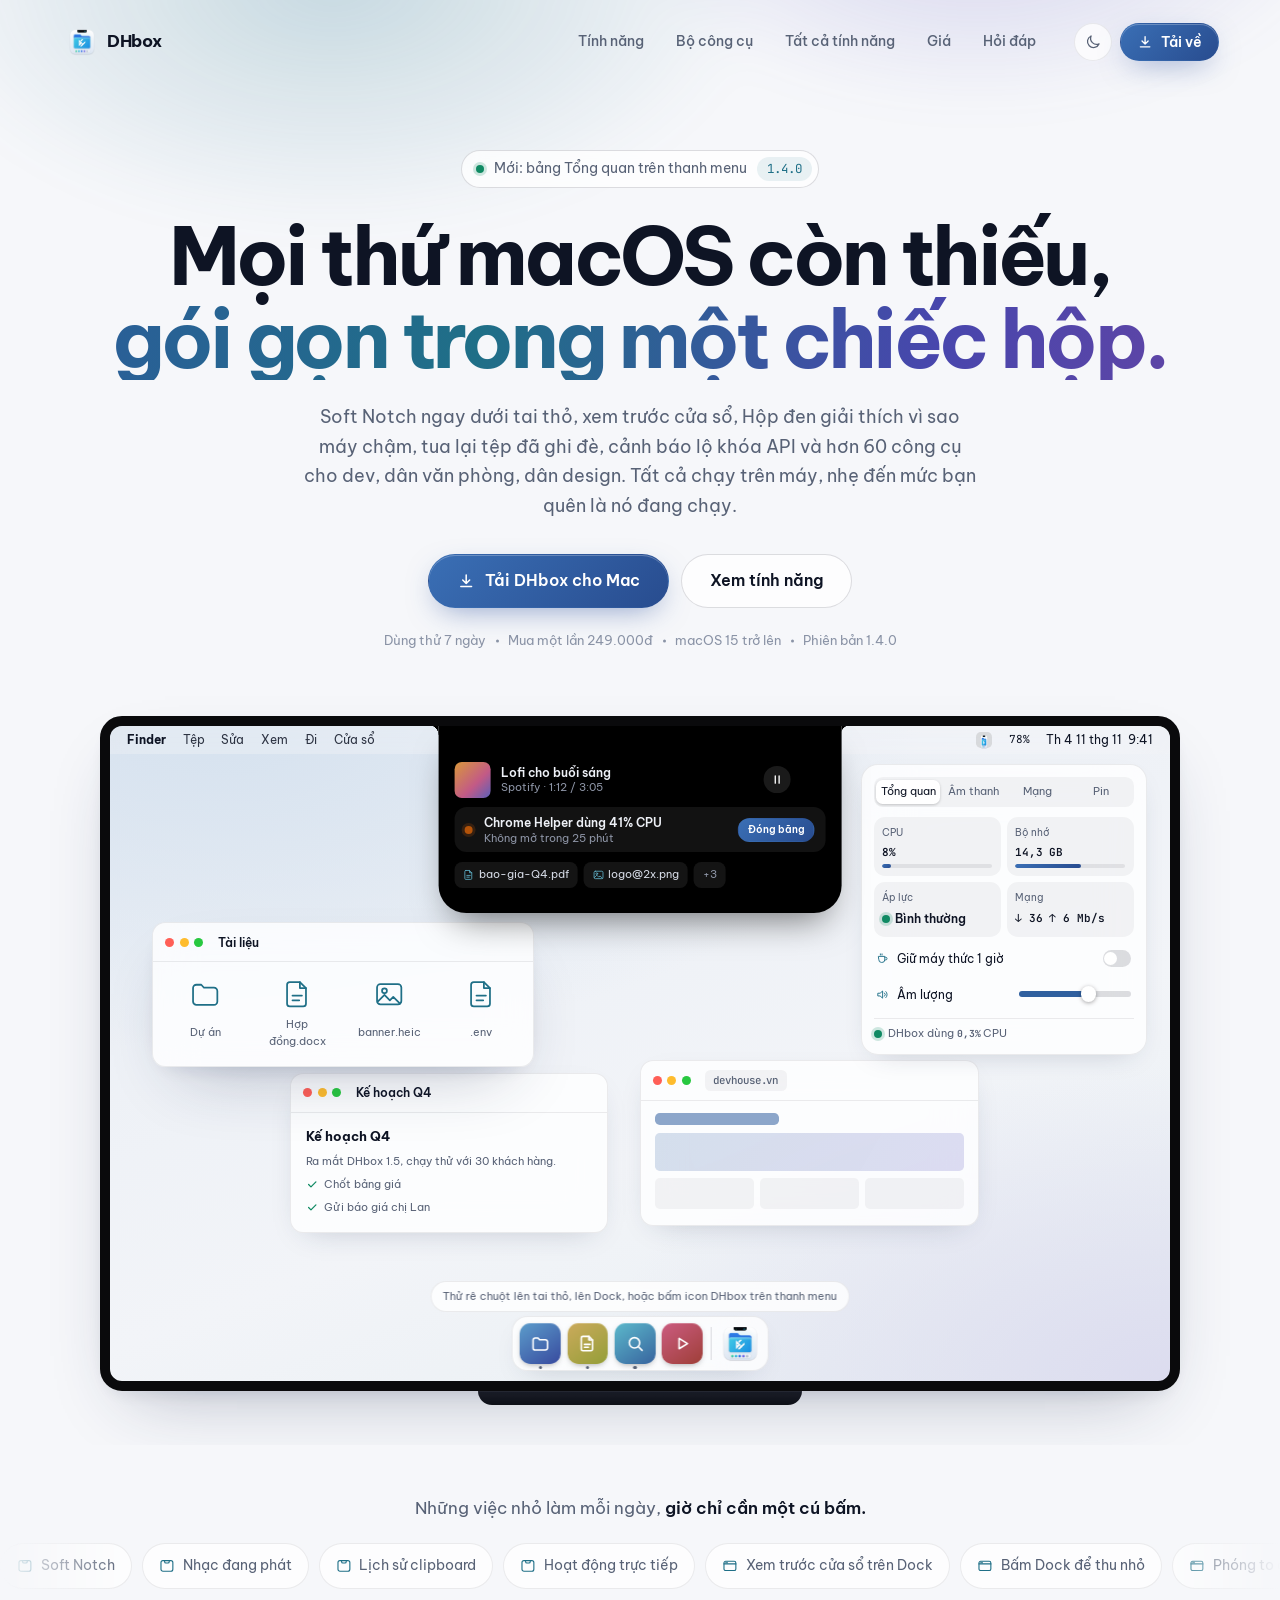
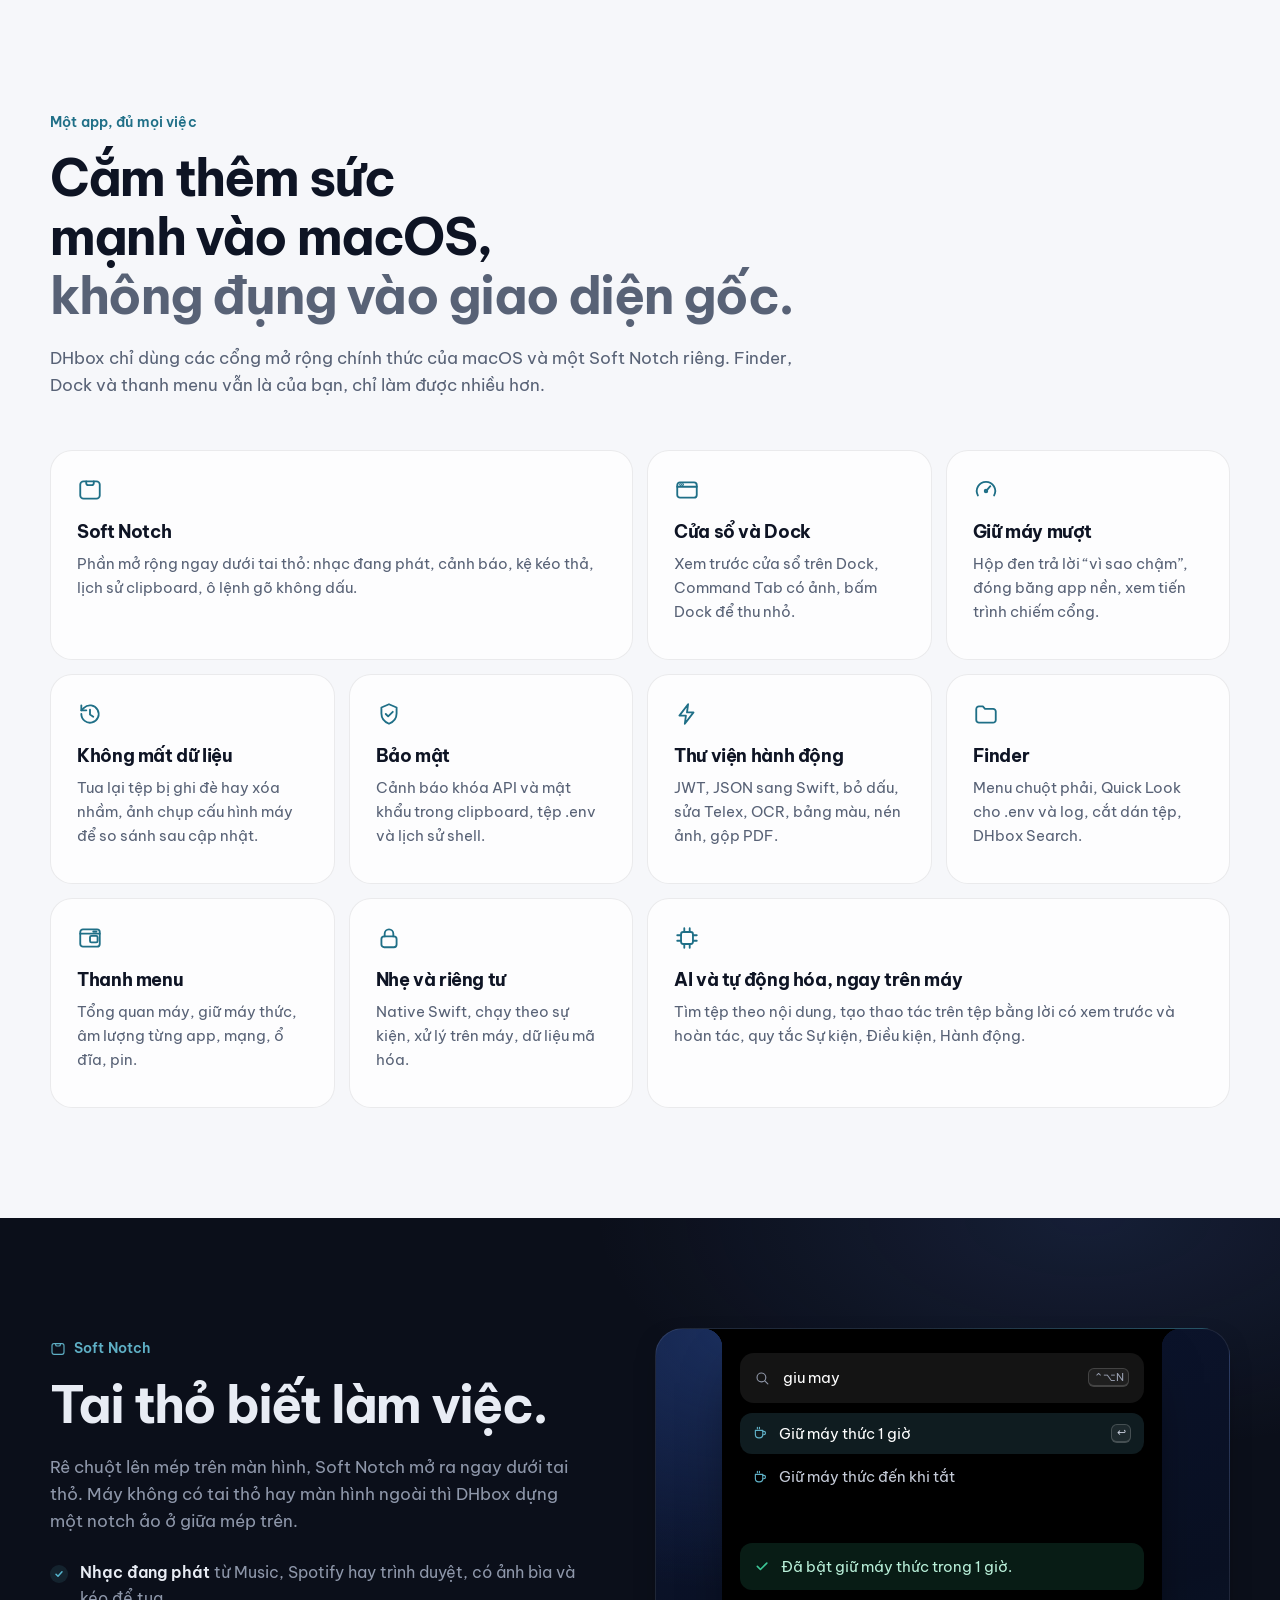
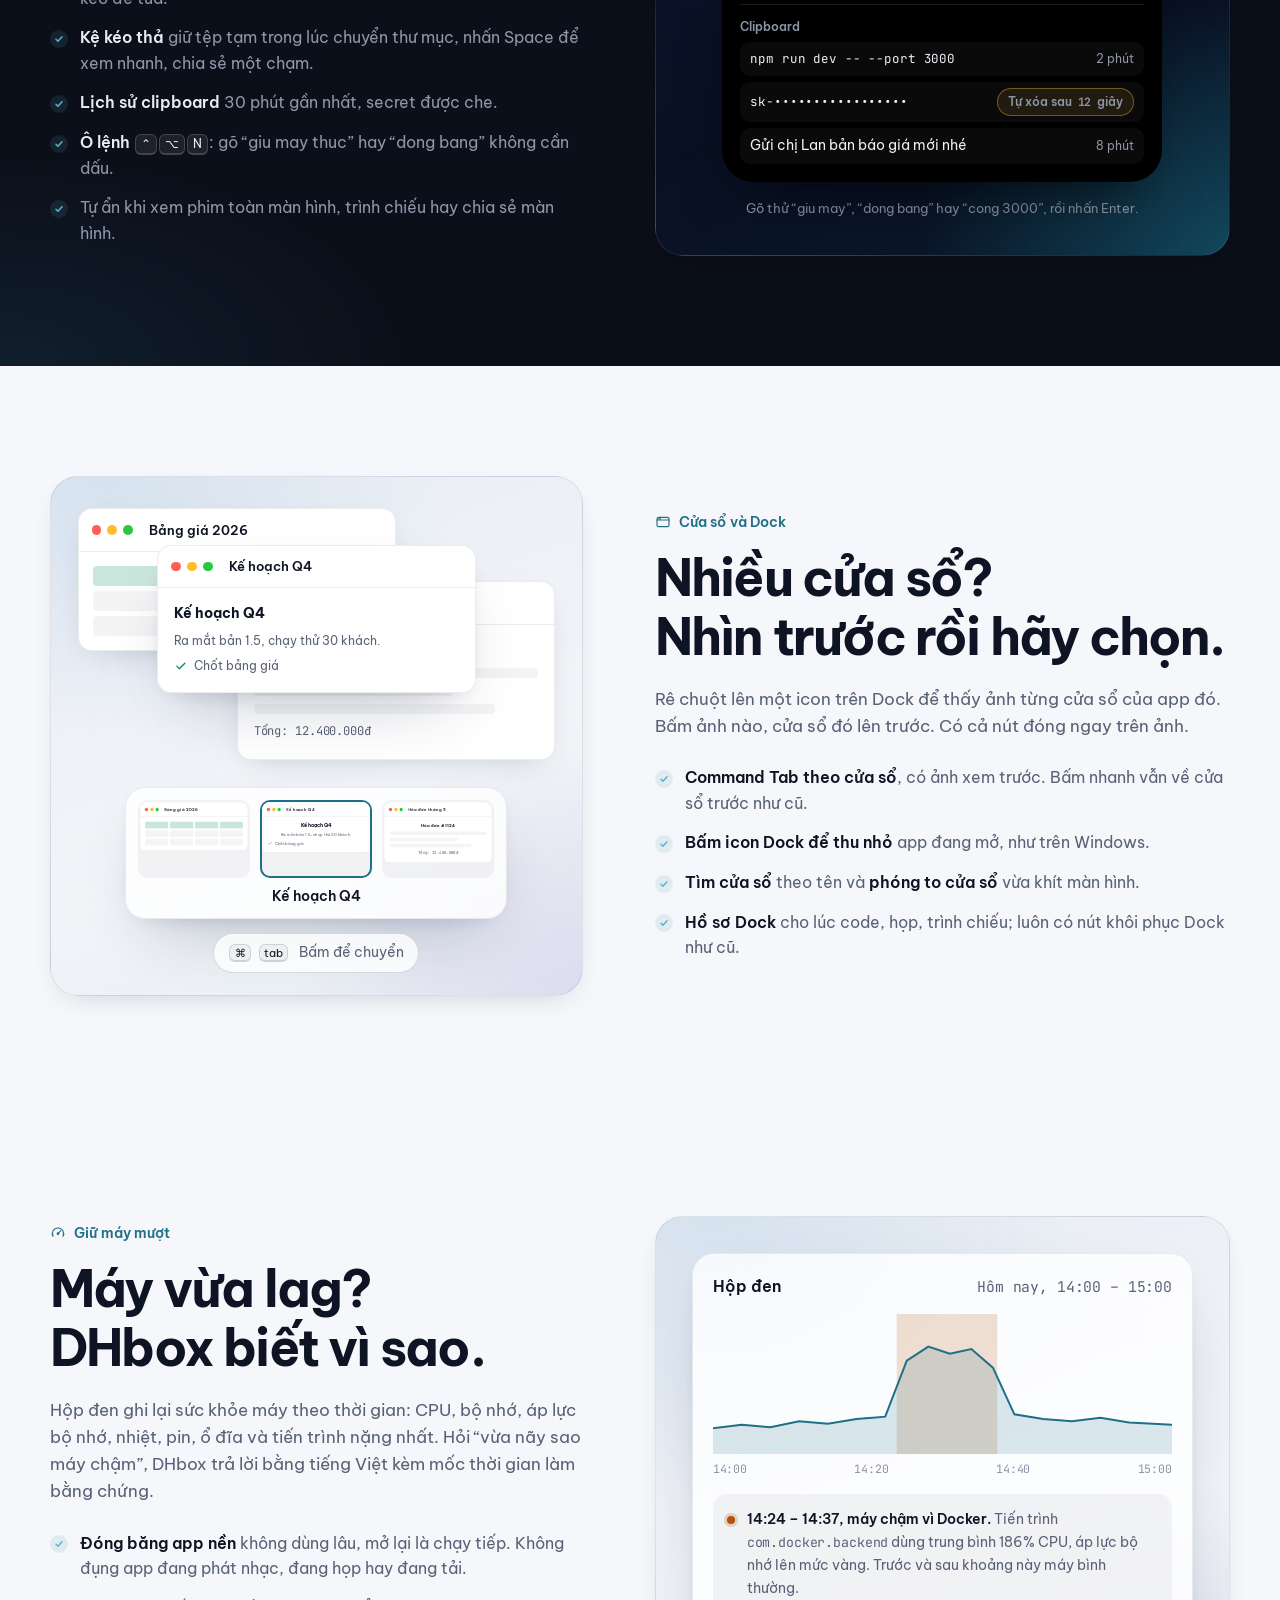
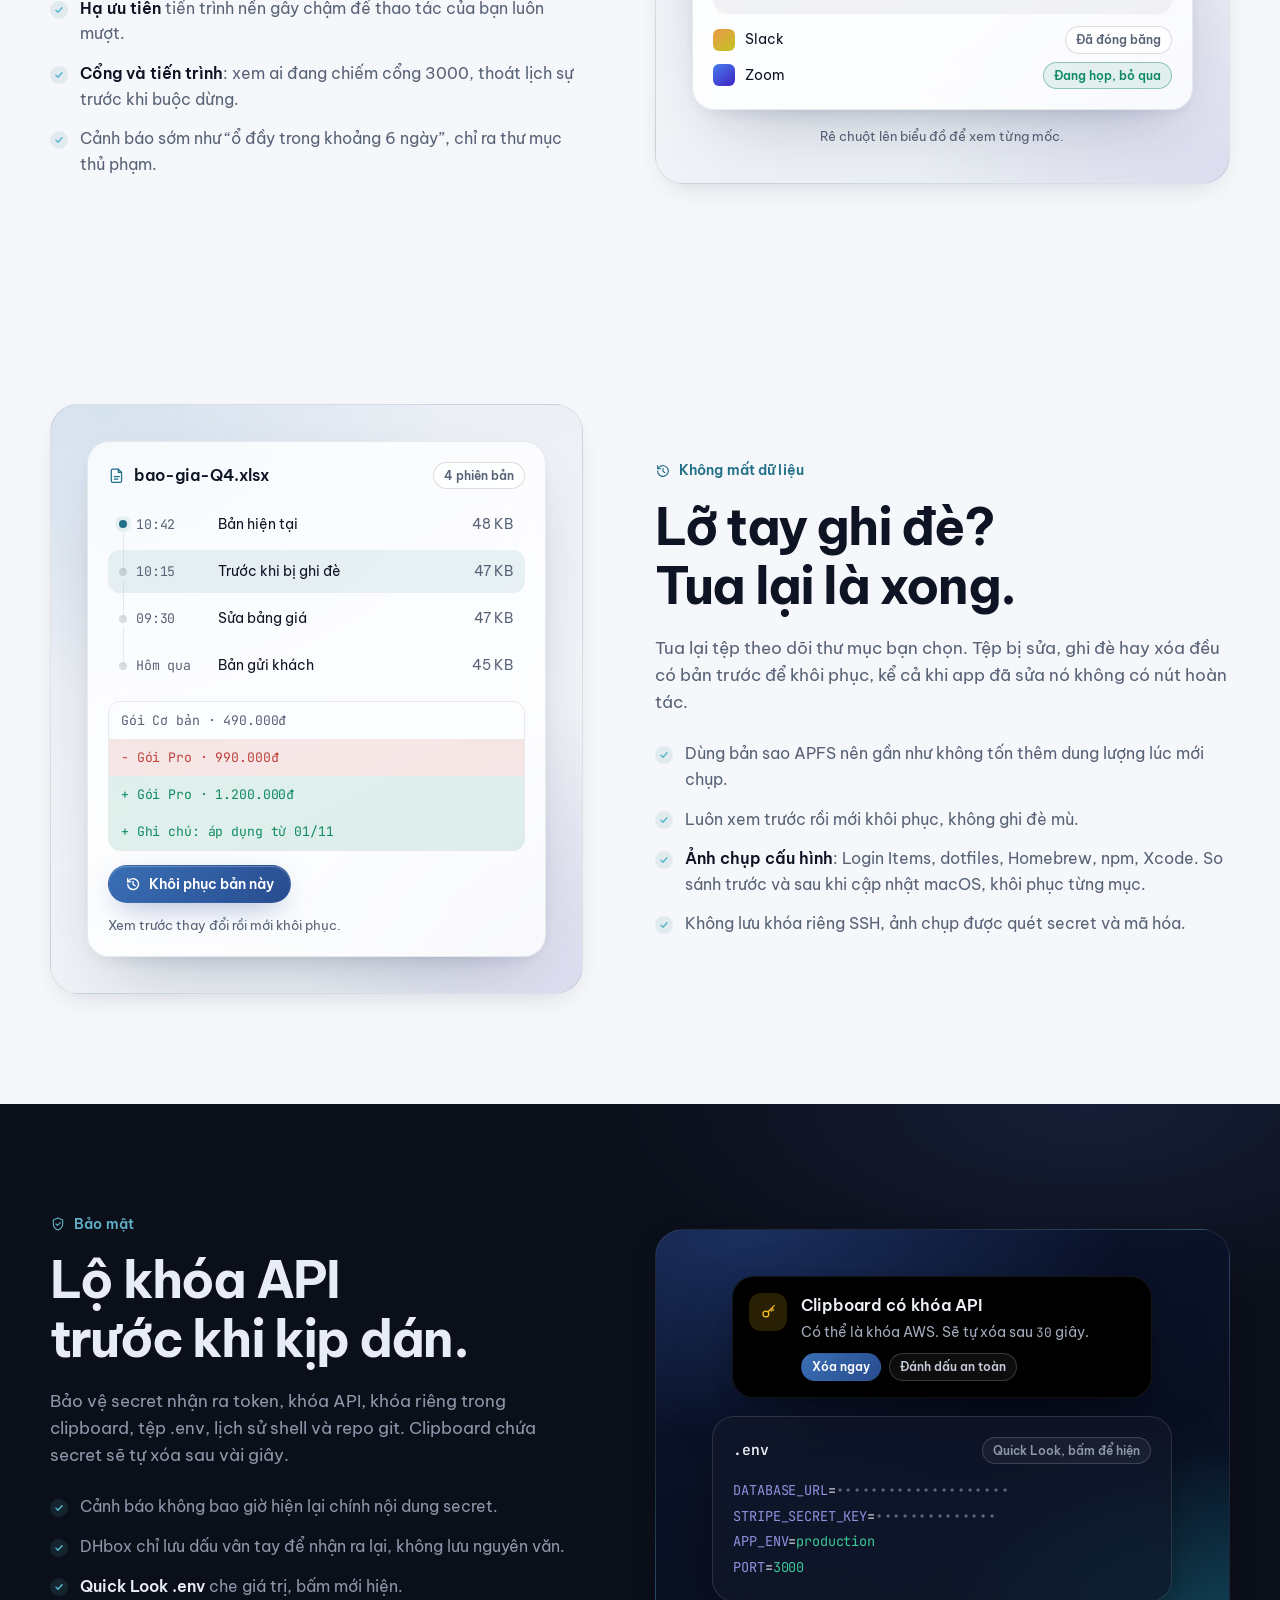
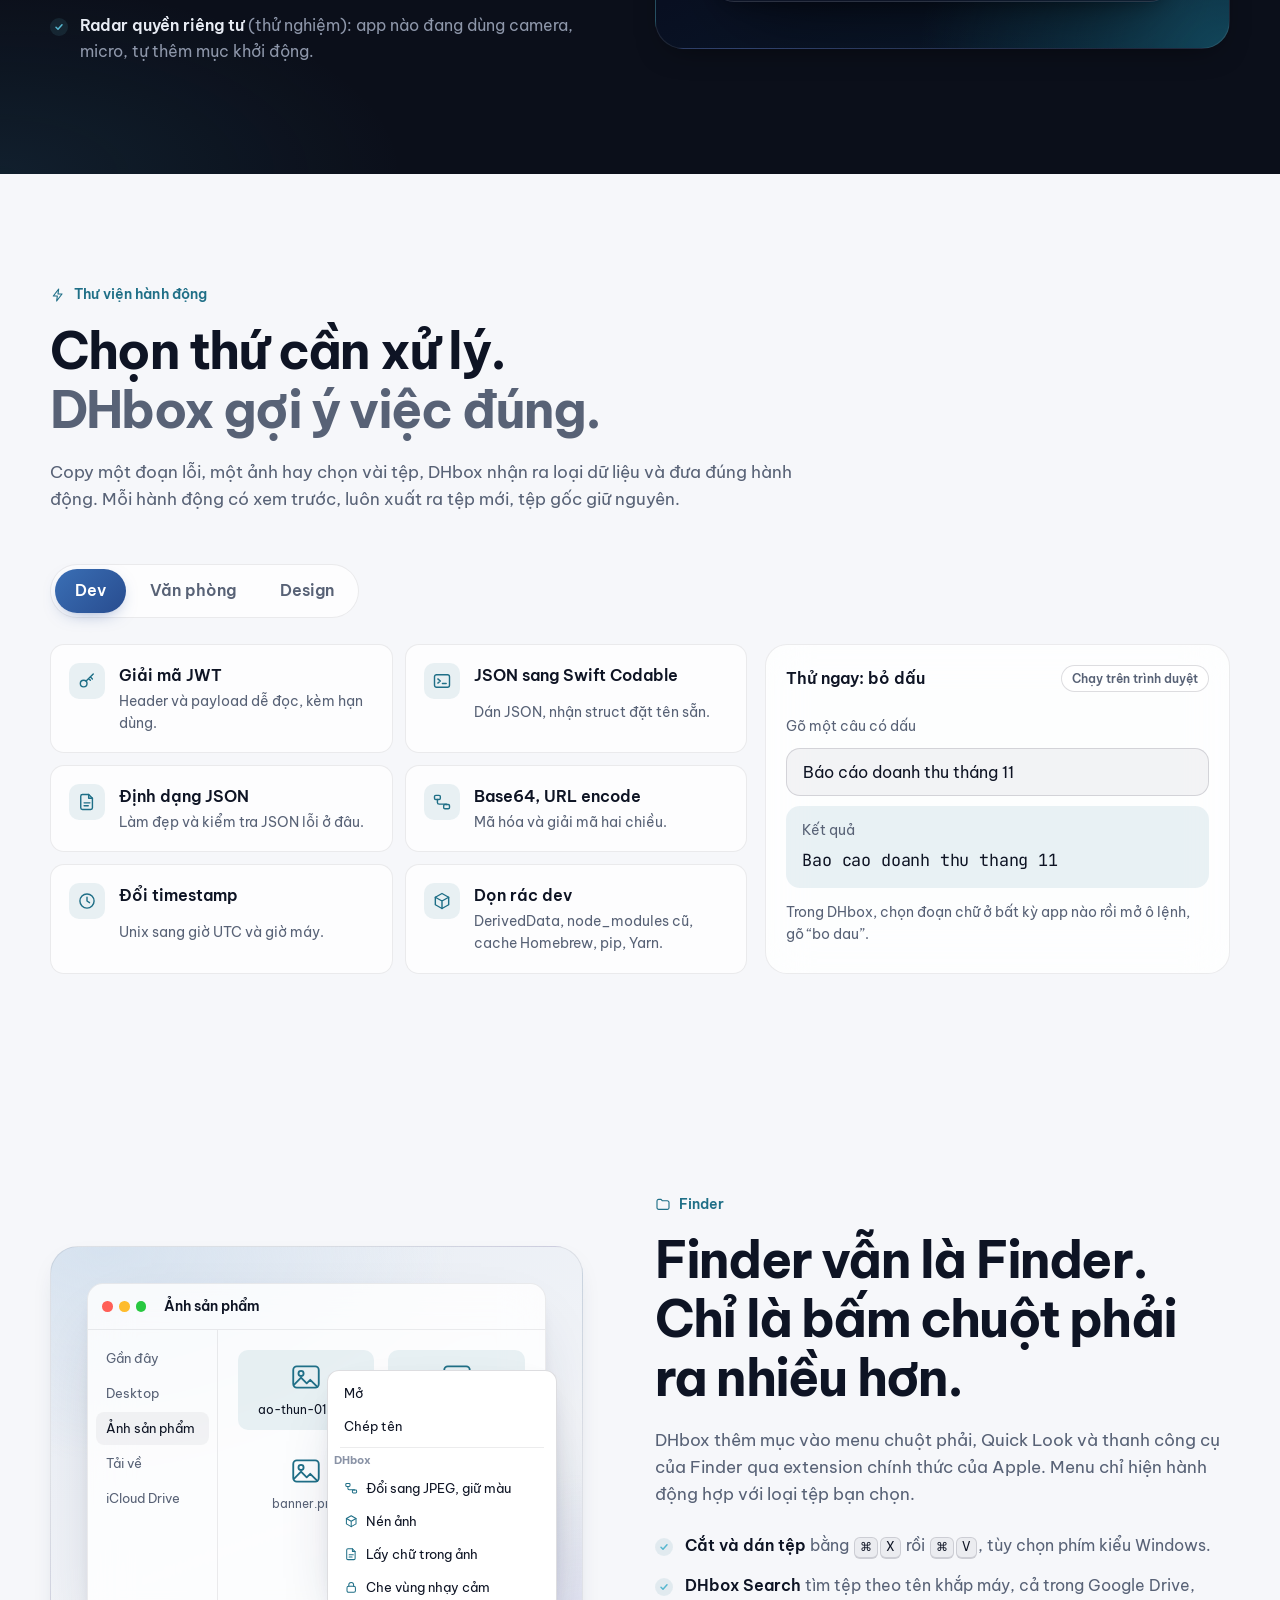
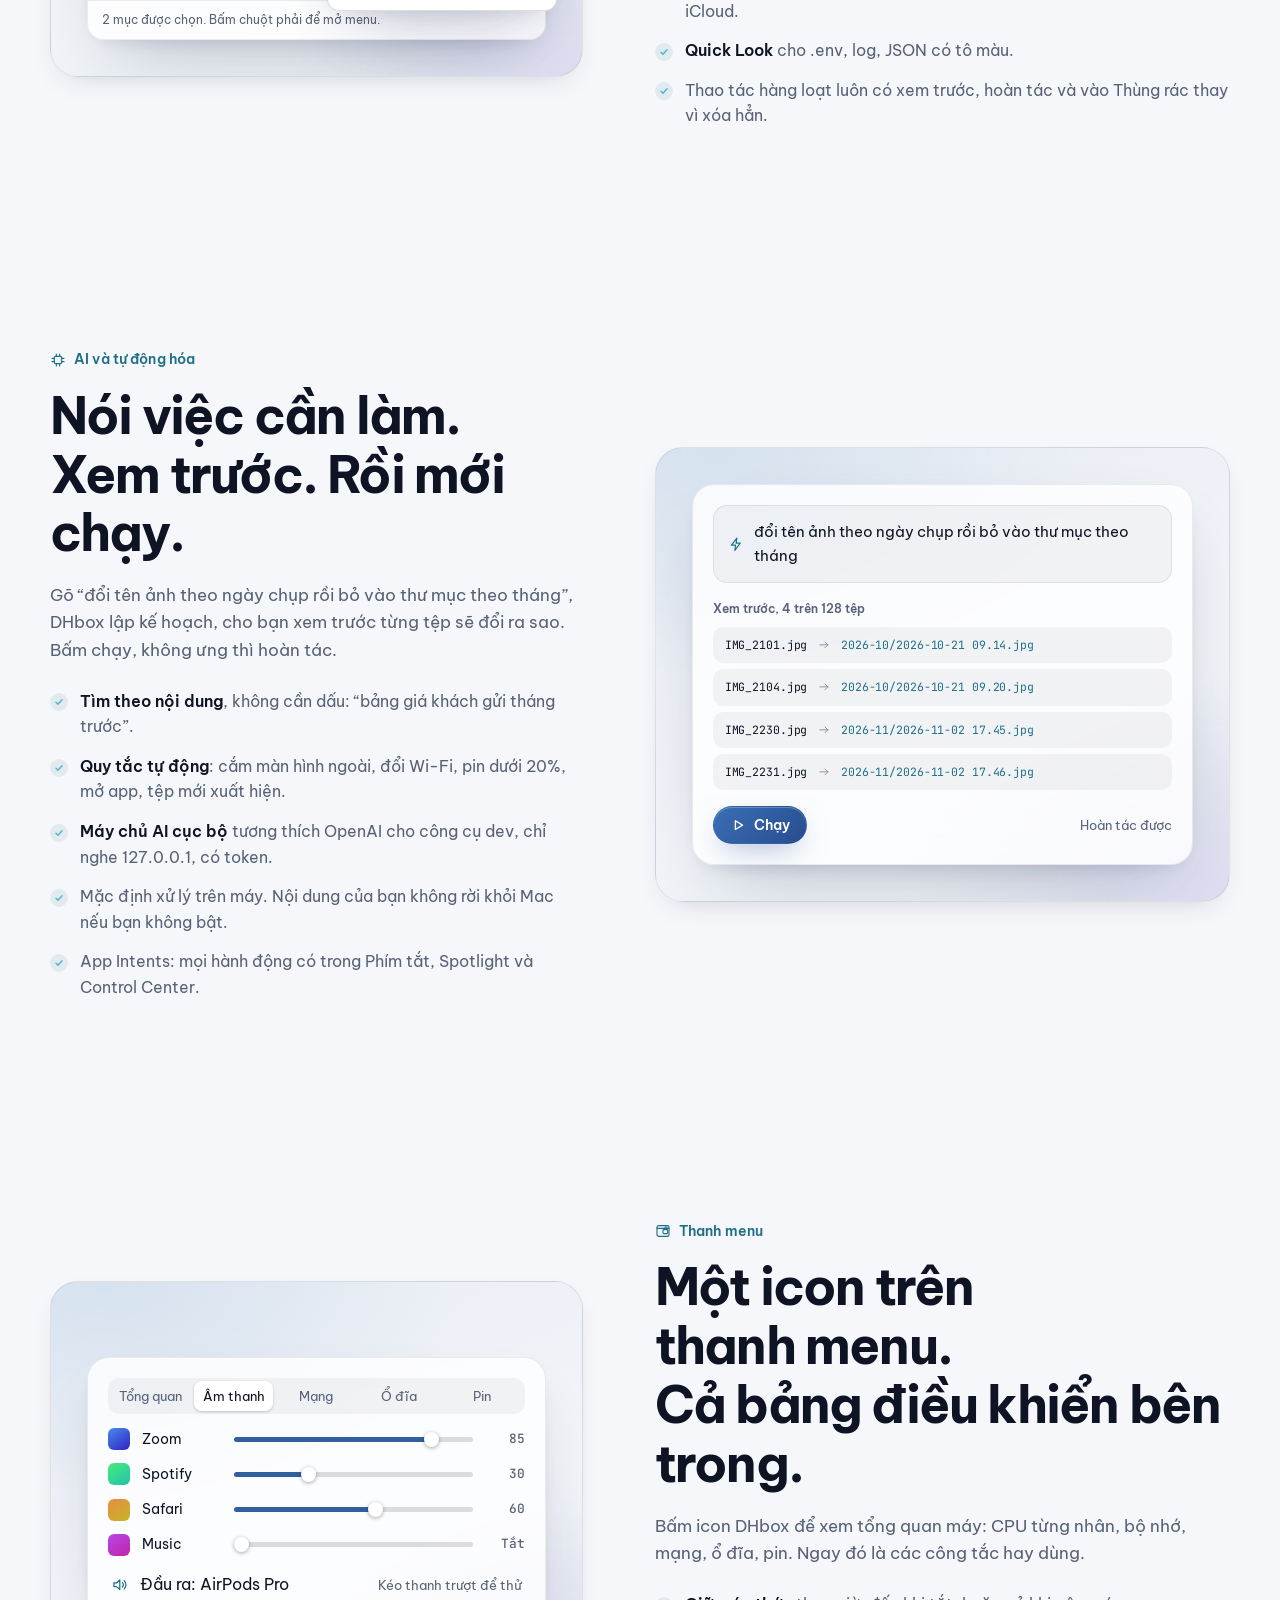
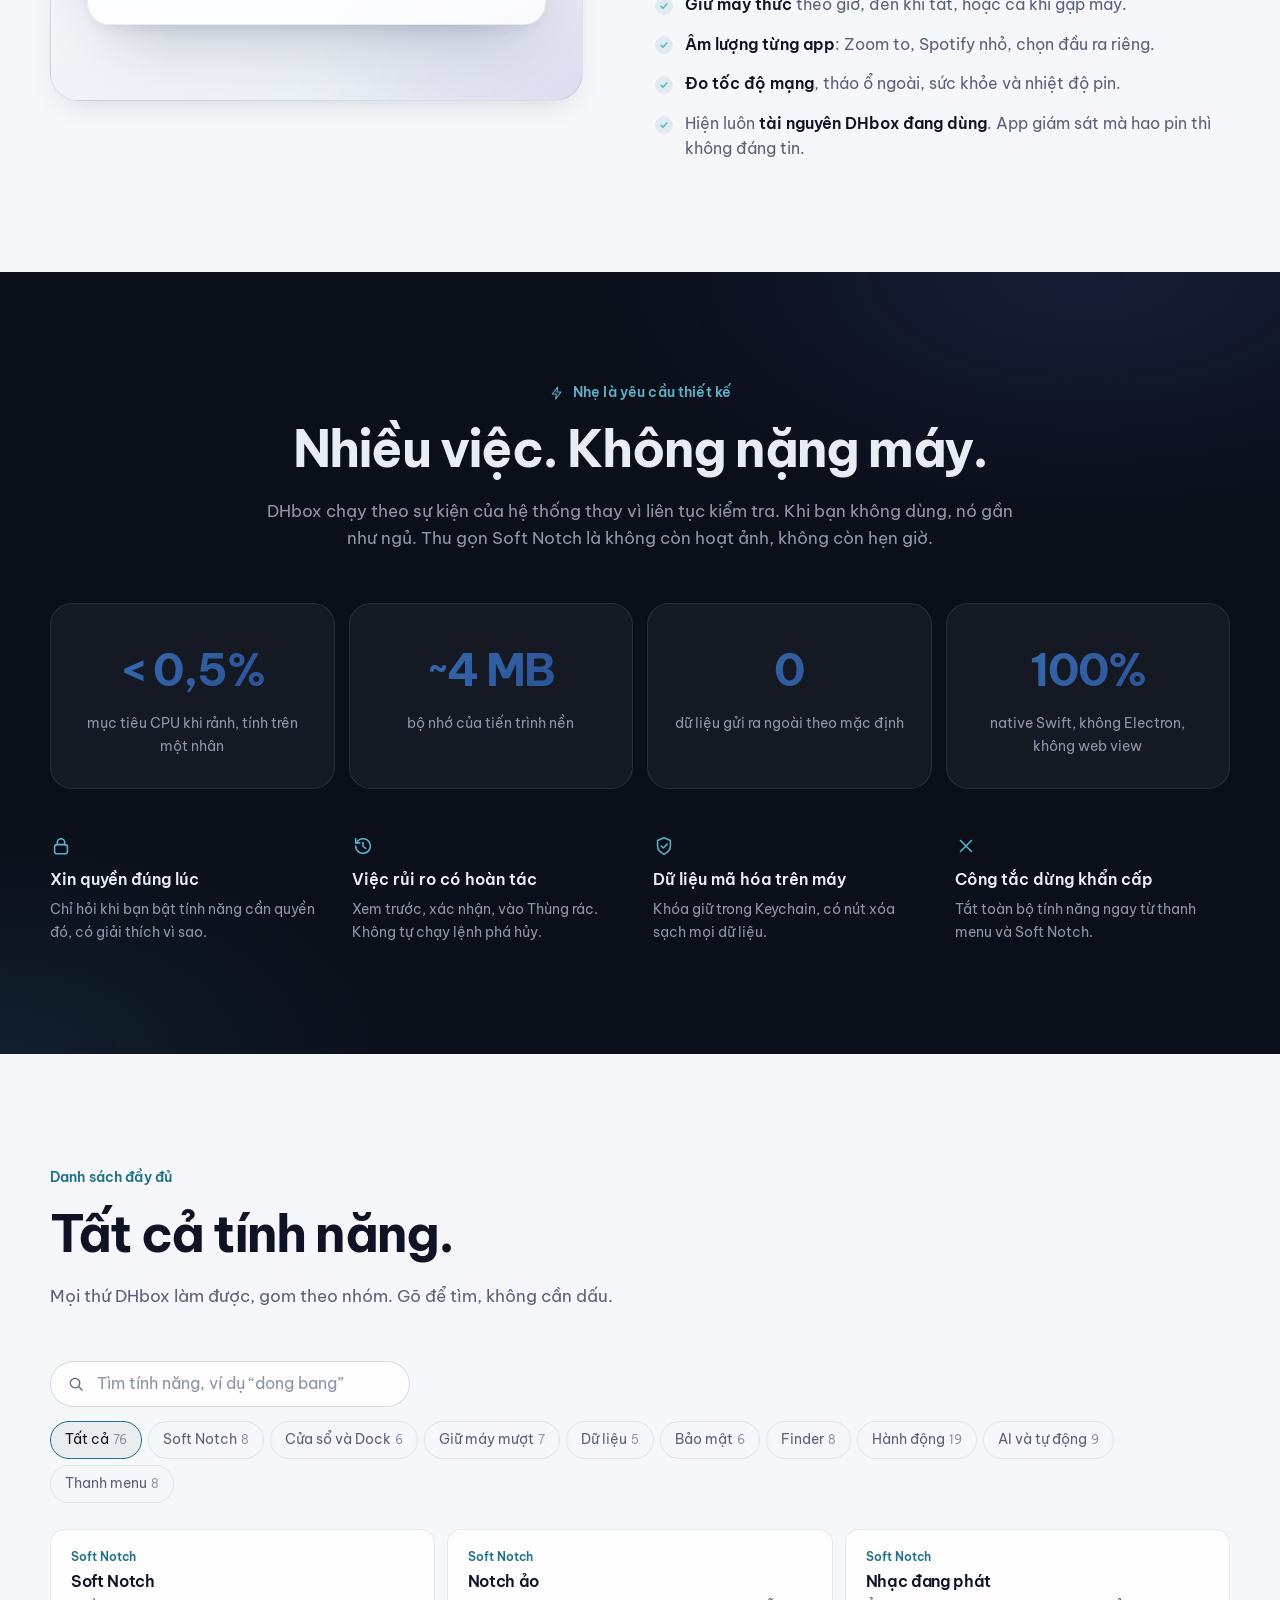
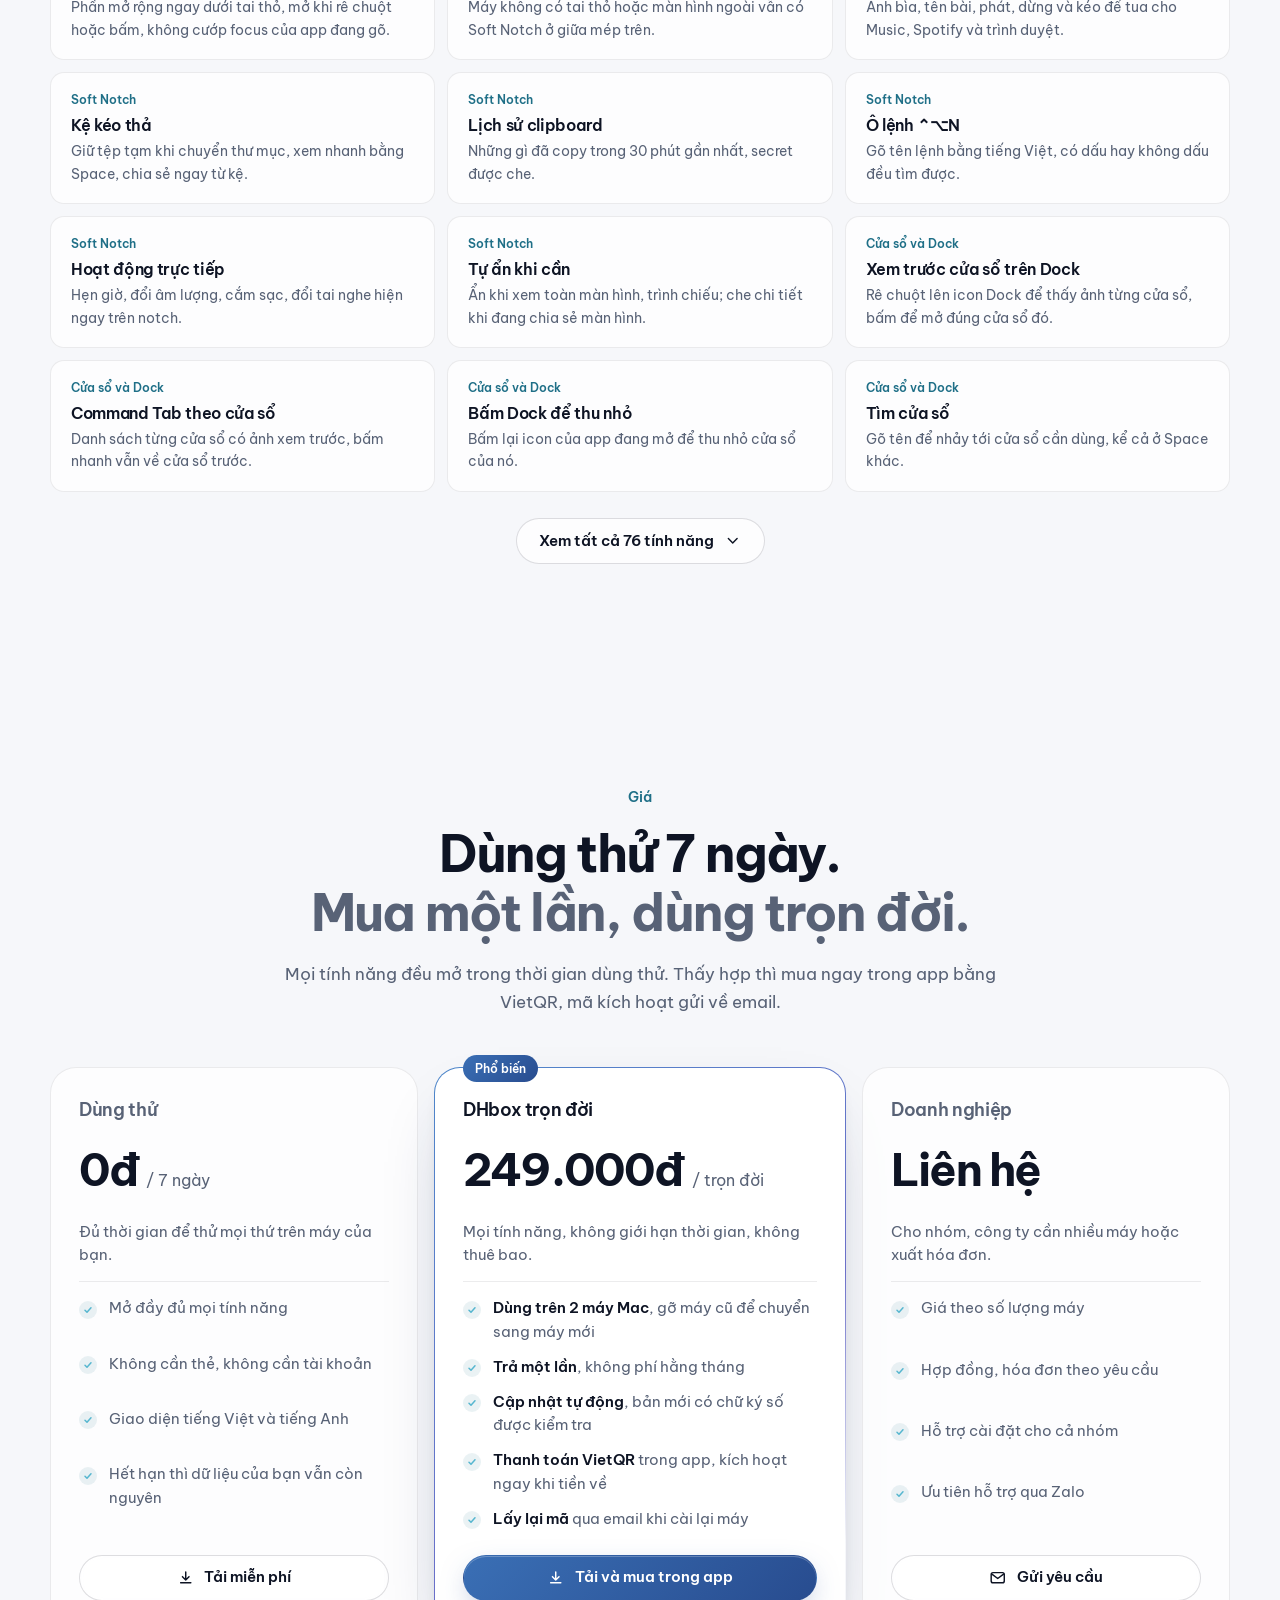
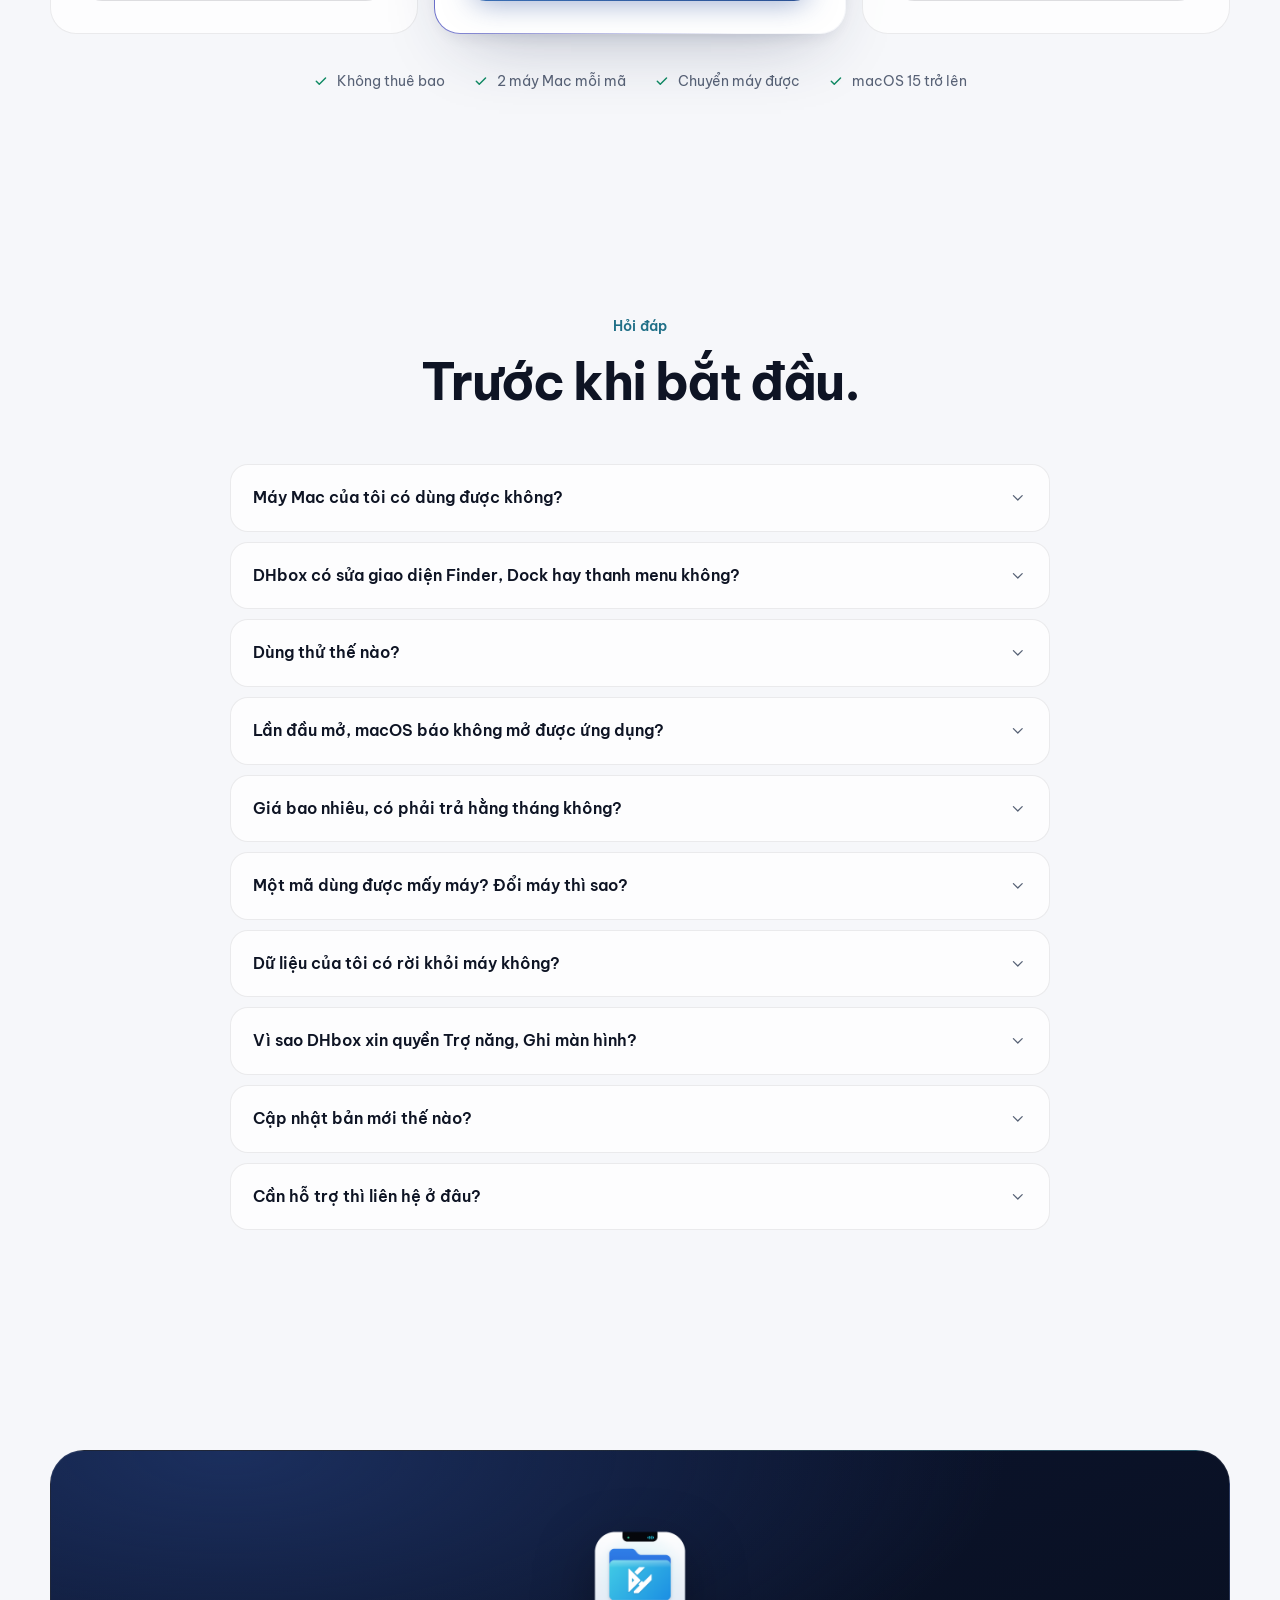
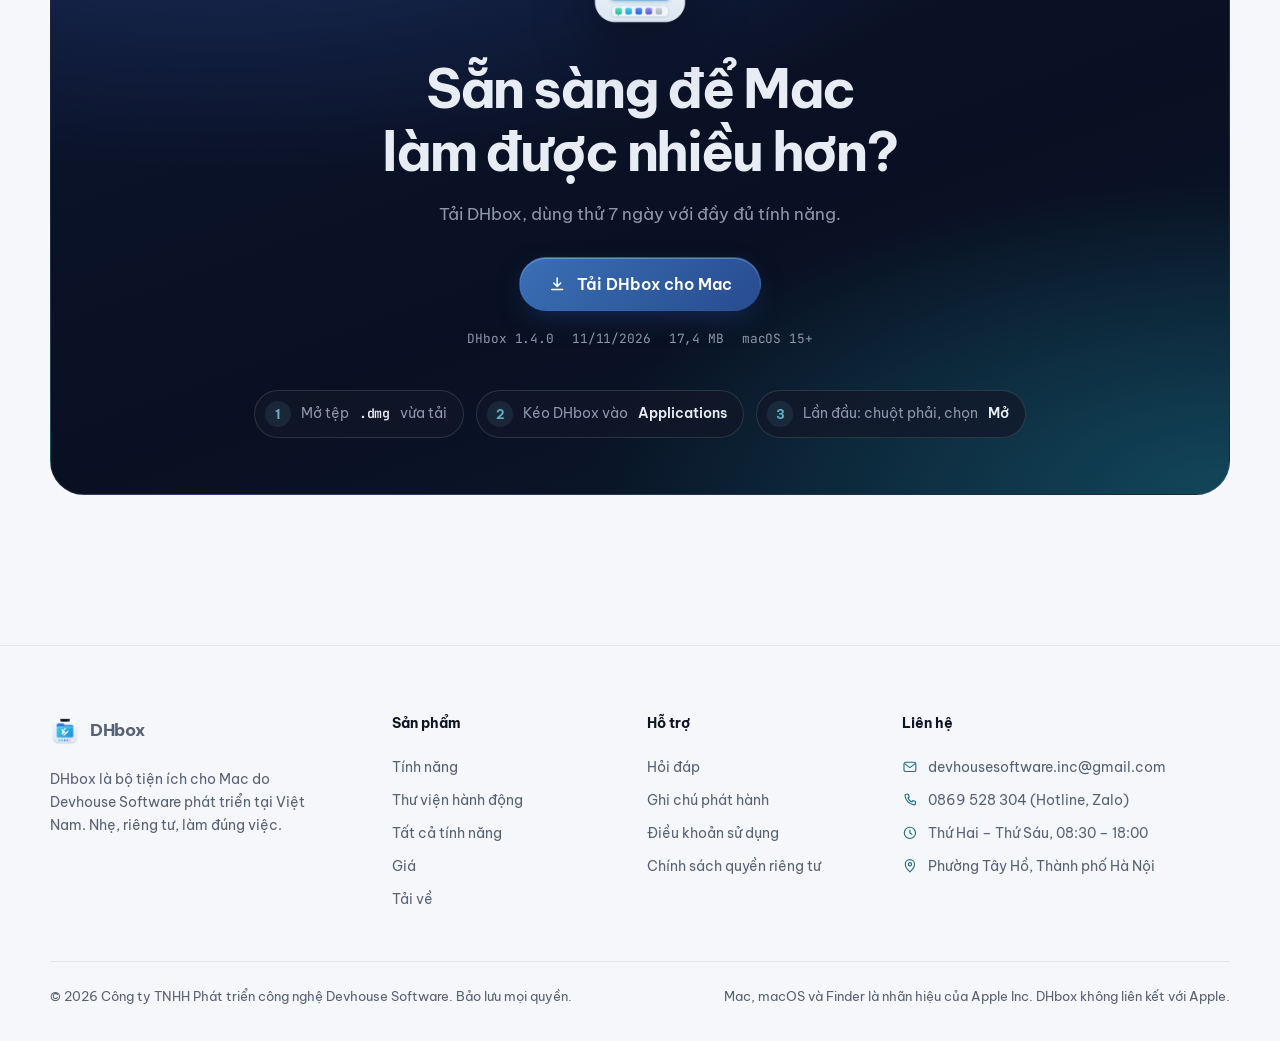
==== commit d5dab883: "Light theme by default with dark bands; one-piece Soft Notch; interactive mockups - Soft Notch is a " ====
--- a/index.html
+++ b/index.html
@@ -5,8 +5,7 @@
   <meta name="viewport" content="width=device-width, initial-scale=1">
   <title>DHbox — Mọi thứ macOS còn thiếu, gói gọn trong một chiếc hộp</title>
   <meta name="description" content="DHbox là app tiện ích cho Mac chạy trên thanh menu: Soft Notch, xem trước cửa sổ, Hộp đen chẩn đoán máy chậm, tua lại tệp, cảnh báo secret, thư viện hành động và AI chạy ngay trên máy. Dùng thử 7 ngày, mua một lần dùng trọn đời.">
-  <meta name="theme-color" content="#0B0F1A" media="(prefers-color-scheme: dark)">
-  <meta name="theme-color" content="#F5F7FB" media="(prefers-color-scheme: light)">
+  <meta name="theme-color" content="#F6F7FA">
   <meta property="og:type" content="website">
   <meta property="og:title" content="DHbox — Mọi thứ macOS còn thiếu, gói gọn trong một chiếc hộp">
   <meta property="og:description" content="Hơn 60 công cụ cho Mac, nhẹ CPU, xử lý trên máy. Dùng thử 7 ngày, mua một lần dùng trọn đời.">
@@ -52,6 +51,8 @@
       <symbol id="i-pin" viewBox="0 0 24 24"><path d="M12 21s7-6.2 7-11.5a7 7 0 0 0-14 0C5 14.8 12 21 12 21z"/><circle cx="12" cy="9.5" r="2.5"/></symbol>
       <symbol id="i-clock" viewBox="0 0 24 24"><circle cx="12" cy="12" r="8.5"/><path d="M12 7.5V12l3 2"/></symbol>
       <symbol id="i-play" viewBox="0 0 24 24"><path d="M8 5.5v13l10.5-6.5z"/></symbol>
+      <symbol id="i-pause" viewBox="0 0 24 24"><path d="M8.5 5.5v13M15.5 5.5v13"/></symbol>
+      <symbol id="i-undo" viewBox="0 0 24 24"><path d="M9 14 4.5 9.5 9 5"/><path d="M4.5 9.5H15a5 5 0 0 1 0 10h-3"/></symbol>
       <symbol id="i-doc" viewBox="0 0 24 24"><path d="M6.5 3h7.5l4.5 4.5V19a2 2 0 0 1-2 2h-10a2 2 0 0 1-2-2V5a2 2 0 0 1 2-2z"/><path d="M14 3v4.5h4.5M8.5 13h7M8.5 16.5h5"/></symbol>
       <symbol id="i-image" viewBox="0 0 24 24"><rect x="3" y="4.5" width="18" height="15" rx="2.5"/><circle cx="8.5" cy="9.5" r="1.8"/><path d="m3.5 17.5 5-5 4 4 2.5-2.5 5 5"/></symbol>
       <symbol id="i-terminal" viewBox="0 0 24 24"><rect x="3" y="4.5" width="18" height="15" rx="2.5"/><path d="m7 9.5 3 2.5-3 2.5M12.5 15h4.5"/></symbol>
@@ -133,32 +134,36 @@
           <li>Phiên bản <span data-release-version>1.4</span></li>
         </ul>
 
-        <!-- Hero mockup: a Mac desktop with the Soft Notch open and the tray overview -->
-        <div class="screen rise" style="--d:400ms" aria-label="Minh họa DHbox trên màn hình Mac" role="img">
-          <div class="screen__display">
+        <div class="screen rise" style="--d:400ms" id="demo-screen">
+          <div class="screen__display" data-display>
             <div class="mbar">
-              <div class="mbar__left"><b>Finder</b><span>Tệp</span><span>Sửa</span><span>Xem</span><span>Đi</span><span>Cửa sổ</span></div>
-              <div class="mbar__notch"></div>
+              <div class="mbar__left"><b data-front-name>Finder</b><span>Tệp</span><span>Sửa</span><span>Xem</span><span>Đi</span><span>Cửa sổ</span></div>
               <div class="mbar__right">
-                <img class="mbar__tray" src="assets/img/favicon.png" alt="">
-                <span class="mono">78%</span><span>Th 4 11 thg 11&nbsp; 9:41</span>
-              </div>
-            </div>
-
-            <div class="snotch">
-              <div class="snotch__head"></div>
-              <div class="snotch__body">
-                <div class="snotch__row snotch__music">
+                <span class="mbar__awake" data-awake-icon hidden><svg class="ico"><use href="#i-cup"/></svg></span>
+                <button class="mbar__tray is-on" type="button" data-tray-toggle aria-label="Bảng DHbox trên thanh menu" aria-expanded="true"><img src="assets/img/favicon.png" alt=""></button>
+                <span class="mono">78%</span><span class="mbar__clock" data-clock>Th 4 11 thg 11&nbsp; 9:41</span>
+              </div>
+            </div>
+
+            <!-- Soft Notch: one black shape hanging from the top edge; it morphs between closed, live and open -->
+            <div class="island" data-island data-state="closed" tabindex="0" role="button" aria-expanded="false" aria-label="Soft Notch. Rê chuột hoặc bấm để mở">
+              <div class="island__live" aria-hidden="true">
+                <span class="island__live-l"><svg class="ico"><use href="#i-cup"/></svg></span>
+                <span class="island__live-r mono" data-awake-time>59:59</span>
+              </div>
+              <div class="island__content">
+                <div class="isl-row">
                   <div class="cover"></div>
-                  <div class="snotch__text"><b>Lofi cho buổi sáng</b><span>Spotify</span></div>
+                  <div class="isl-text"><b>Lofi cho buổi sáng</b><span>Spotify · 1:12 / 3:05</span></div>
+                  <button class="isl-btn" type="button" data-play aria-label="Tạm dừng nhạc"><svg class="ico"><use href="#i-pause"/></svg></button>
                   <div class="wave" aria-hidden="true"><i></i><i></i><i></i><i></i><i></i></div>
                 </div>
-                <div class="snotch__alert">
+                <div class="isl-alert" data-freeze-row>
                   <span class="dot dot--warn"></span>
-                  <div class="snotch__text"><b>Chrome Helper dùng 41% CPU</b><span>Không mở trong 25 phút</span></div>
-                  <span class="chip chip--accent">Đóng băng</span>
+                  <div class="isl-text"><b data-freeze-title>Chrome Helper dùng 41% CPU</b><span data-freeze-sub>Không mở trong 25 phút</span></div>
+                  <button class="chip chip--accent" type="button" data-freeze>Đóng băng</button>
                 </div>
-                <div class="snotch__shelf">
+                <div class="isl-shelf">
                   <span class="shelf-file"><svg class="ico"><use href="#i-doc"/></svg>bao-gia-Q4.pdf</span>
                   <span class="shelf-file"><svg class="ico"><use href="#i-image"/></svg>logo@2x.png</span>
                   <span class="shelf-file shelf-file--more">+3</span>
@@ -166,30 +171,89 @@
               </div>
             </div>
 
-            <div class="tray">
-              <div class="tray__tabs">
-                <span class="is-on">Tổng quan</span><span>Âm thanh</span><span>Mạng</span><span>Pin</span>
-              </div>
-              <div class="tray__grid">
-                <div class="metric"><span>CPU</span><b class="mono">12%</b><i style="--v:.12"></i></div>
-                <div class="metric"><span>Bộ nhớ</span><b class="mono">14,2 GB</b><i style="--v:.58"></i></div>
-                <div class="metric"><span>Áp lực</span><b><span class="dot dot--ok"></span> Bình thường</b></div>
-                <div class="metric"><span>Mạng</span><b class="mono">↓ 48 ↑ 6 Mb/s</b></div>
-              </div>
-              <div class="tray__row"><svg class="ico"><use href="#i-cup"/></svg><span>Giữ máy thức</span><span class="switch is-on"></span></div>
-              <div class="tray__row"><svg class="ico"><use href="#i-speaker"/></svg><span>Zoom</span><span class="slider"><i style="--v:.7"></i></span></div>
-              <div class="tray__foot"><span class="dot dot--ok"></span><span>DHbox dùng <b class="mono">0,2%</b> CPU</span></div>
-            </div>
-
-            <div class="desk-win">
-              <div class="desk-win__bar"><i></i><i></i><i></i><span>Tài liệu</span></div>
-              <div class="desk-win__body">
-                <span class="file-tile"><svg class="ico"><use href="#i-folder"/></svg>Dự án</span>
-                <span class="file-tile"><svg class="ico"><use href="#i-doc"/></svg>Hợp đồng.docx</span>
-                <span class="file-tile"><svg class="ico"><use href="#i-image"/></svg>banner.heic</span>
-                <span class="file-tile"><svg class="ico"><use href="#i-doc"/></svg>.env</span>
-              </div>
-            </div>
+            <!-- Desktop windows -->
+            <div class="win" data-win="finder" data-app="finder" data-title="Tài liệu" style="--x:4%;--y:30%;--w:36%;--z:3">
+              <div class="win__bar"><i></i><i></i><i></i><span>Tài liệu</span></div>
+              <div class="win__files">
+                <span><svg class="ico"><use href="#i-folder"/></svg>Dự án</span>
+                <span><svg class="ico"><use href="#i-doc"/></svg>Hợp đồng.docx</span>
+                <span><svg class="ico"><use href="#i-image"/></svg>banner.heic</span>
+                <span><svg class="ico"><use href="#i-doc"/></svg>.env</span>
+              </div>
+            </div>
+            <div class="win win--notes" data-win="notes" data-app="notes" data-title="Kế hoạch Q4" style="--x:17%;--y:53%;--w:30%;--z:2">
+              <div class="win__bar"><i></i><i></i><i></i><span>Kế hoạch Q4</span></div>
+              <div class="win__doc">
+                <b>Kế hoạch Q4</b>
+                <p>Ra mắt DHbox 1.5, chạy thử với 30 khách hàng.</p>
+                <p class="win__check"><svg class="ico"><use href="#i-check"/></svg>Chốt bảng giá</p>
+                <p class="win__check"><svg class="ico"><use href="#i-check"/></svg>Gửi báo giá chị Lan</p>
+              </div>
+            </div>
+            <div class="win win--web" data-win="web1" data-app="web" data-title="devhouse.vn" style="--x:50%;--y:51%;--w:32%;--z:1">
+              <div class="win__bar"><i></i><i></i><i></i><span class="win__url mono">devhouse.vn</span></div>
+              <div class="win__site"><i class="w1"></i><i class="w2"></i><div class="win__cards"><i></i><i></i><i></i></div></div>
+            </div>
+            <div class="win win--web is-min" data-win="web2" data-app="web" data-title="DHbox-releases" style="--x:40%;--y:40%;--w:32%;--z:0">
+              <div class="win__bar"><i></i><i></i><i></i><span class="win__url mono">github.com/…/releases</span></div>
+              <div class="win__site win__site--alt"><i class="w1"></i><i class="w3"></i><i class="w3"></i><i class="w3"></i></div>
+            </div>
+
+            <!-- Tray overview -->
+            <div class="tray" data-tray>
+              <div class="tray__tabs" role="tablist" aria-label="Bảng DHbox">
+                <button type="button" class="is-on" data-tray-tab="overview">Tổng quan</button>
+                <button type="button" data-tray-tab="sound">Âm thanh</button>
+                <button type="button" data-tray-tab="net">Mạng</button>
+                <button type="button" data-tray-tab="power">Pin</button>
+              </div>
+              <div class="tray__pane is-on" data-tray-pane="overview">
+                <div class="tray__grid">
+                  <div class="metric"><span>CPU</span><b class="mono" data-cpu>12%</b><i style="--v:.12" data-cpu-bar></i></div>
+                  <div class="metric"><span>Bộ nhớ</span><b class="mono" data-mem>14,2 GB</b><i style="--v:.58" data-mem-bar></i></div>
+                  <div class="metric"><span>Áp lực</span><b><span class="dot dot--ok"></span> Bình thường</b></div>
+                  <div class="metric"><span>Mạng</span><b class="mono" data-net-mini>↓ 48 ↑ 6 Mb/s</b></div>
+                </div>
+                <div class="tray__row"><svg class="ico"><use href="#i-cup"/></svg><span>Giữ máy thức 1 giờ</span><button class="switch" type="button" role="switch" aria-checked="false" aria-label="Giữ máy thức" data-awake></button></div>
+                <div class="tray__row"><svg class="ico"><use href="#i-speaker"/></svg><span>Âm lượng</span><input class="range" type="range" min="0" max="100" value="64" aria-label="Âm lượng"></div>
+              </div>
+              <div class="tray__pane" data-tray-pane="sound" hidden>
+                <div class="mixer mixer--sm">
+                  <label class="mixer__row"><span class="app-dot" style="--h:215"></span><span>Zoom</span><input class="range" type="range" min="0" max="100" value="85" data-vol><b class="mono">85</b></label>
+                  <label class="mixer__row"><span class="app-dot" style="--h:140"></span><span>Spotify</span><input class="range" type="range" min="0" max="100" value="30" data-vol><b class="mono">30</b></label>
+                  <label class="mixer__row"><span class="app-dot" style="--h:25"></span><span>Safari</span><input class="range" type="range" min="0" max="100" value="60" data-vol><b class="mono">60</b></label>
+                </div>
+              </div>
+              <div class="tray__pane" data-tray-pane="net" hidden>
+                <div class="tray__grid">
+                  <div class="metric"><span>Tải xuống</span><b class="mono" data-speed-down>— Mb/s</b></div>
+                  <div class="metric"><span>Tải lên</span><b class="mono" data-speed-up>— Mb/s</b></div>
+                </div>
+                <button class="tray__btn" type="button" data-speedtest>Đo tốc độ</button>
+              </div>
+              <div class="tray__pane" data-tray-pane="power" hidden>
+                <div class="tray__grid">
+                  <div class="metric"><span>Pin</span><b class="mono">78%</b><i style="--v:.78"></i></div>
+                  <div class="metric"><span>Sức khỏe</span><b class="mono">96%</b></div>
+                  <div class="metric"><span>Số lần sạc</span><b class="mono">212</b></div>
+                  <div class="metric"><span>Nhiệt độ pin</span><b class="mono">31 °C</b></div>
+                </div>
+              </div>
+              <div class="tray__foot"><span class="dot dot--ok"></span><span>DHbox dùng <b class="mono" data-self-cpu>0,2%</b> CPU</span></div>
+            </div>
+
+            <!-- Dock with window previews -->
+            <div class="dock" data-dock>
+              <div class="peek" data-peek hidden></div>
+              <button class="dock__app is-running" type="button" data-dock-app="finder" aria-label="Finder" style="--h:205"><svg class="ico"><use href="#i-folder"/></svg></button>
+              <button class="dock__app is-running" type="button" data-dock-app="notes" aria-label="Ghi chú" style="--h:42"><svg class="ico"><use href="#i-doc"/></svg></button>
+              <button class="dock__app is-running" type="button" data-dock-app="web" aria-label="Trình duyệt" style="--h:190"><svg class="ico"><use href="#i-search"/></svg></button>
+              <button class="dock__app" type="button" data-dock-app="music" aria-label="Nhạc" style="--h:340"><svg class="ico"><use href="#i-play"/></svg></button>
+              <span class="dock__sep"></span>
+              <button class="dock__app dock__app--dhbox" type="button" data-dock-app="dhbox" aria-label="DHbox"><img src="assets/img/dhbox-icon-256.png" alt=""></button>
+            </div>
+
+            <p class="screen__hint" data-hint>Thử rê chuột lên tai thỏ, lên Dock, hoặc bấm icon DHbox trên thanh menu</p>
           </div>
           <div class="screen__chin"></div>
         </div>
@@ -266,7 +330,7 @@
     </section>
 
     <!-- SOFT NOTCH -->
-    <section class="section feature" id="soft-notch">
+    <section class="section feature theme-dark band" id="soft-notch">
       <div class="container feature__grid">
         <div class="feature__copy">
           <p class="eyebrow"><svg class="ico"><use href="#i-notch"/></svg>Soft Notch</p>
@@ -282,23 +346,24 @@
         </div>
         <div class="feature__art">
           <div class="art art--notch">
-            <div class="art-notch">
-              <div class="art-notch__head"></div>
-              <div class="art-notch__panel">
-                <div class="palette">
-                  <div class="palette__input"><svg class="ico"><use href="#i-search"/></svg><span class="typed" data-typed="giu may thuc|dong bang chrome|bo dau|xem cong 3000">giu may thuc</span><i class="caret"></i></div>
-                  <div class="palette__item is-on"><svg class="ico"><use href="#i-cup"/></svg><span>Giữ máy thức 1 giờ</span><kbd>↩</kbd></div>
-                  <div class="palette__item"><svg class="ico"><use href="#i-cup"/></svg><span>Giữ máy thức đến khi tắt</span></div>
-                  <div class="palette__item"><svg class="ico"><use href="#i-clock"/></svg><span>Hẹn giờ 25 phút</span></div>
-                </div>
-                <div class="clip">
-                  <p class="clip__label">Clipboard</p>
-                  <div class="clip__row"><span class="mono">npm run dev -- --port 3000</span><span>2 phút</span></div>
-                  <div class="clip__row clip__row--secret"><span class="mono">sk-•••••••••••••••••</span><span class="chip chip--warn">Secret, tự xóa</span></div>
-                  <div class="clip__row"><span>Gửi chị Lan bản báo giá mới nhé</span><span>8 phút</span></div>
-                </div>
-              </div>
-            </div>
+            <div class="isl-shape isl-shape--panel">
+              <div class="palette" data-palette>
+                <label class="palette__input">
+                  <svg class="ico"><use href="#i-search"/></svg>
+                  <input type="text" data-palette-input placeholder="Gõ lệnh, không cần dấu" aria-label="Thử ô lệnh Soft Notch" autocomplete="off" spellcheck="false">
+                  <kbd>⌃⌥N</kbd>
+                </label>
+                <div class="palette__list" data-palette-list role="listbox" aria-label="Lệnh gợi ý"></div>
+                <div class="palette__done" data-palette-done hidden><svg class="ico"><use href="#i-check"/></svg><span></span></div>
+              </div>
+              <div class="clip">
+                <p class="clip__label">Clipboard</p>
+                <div class="clip__row"><span class="mono">npm run dev -- --port 3000</span><span>2 phút</span></div>
+                <div class="clip__row clip__row--secret" data-clip-secret><span class="mono">sk-•••••••••••••••••</span><span class="chip chip--warn">Tự xóa sau <b class="mono" data-clip-count>12</b> giây</span></div>
+                <div class="clip__row"><span>Gửi chị Lan bản báo giá mới nhé</span><span>8 phút</span></div>
+              </div>
+            </div>
+            <p class="art__hint">Gõ thử “giu may”, “dong bang” hay “cong 3000”, rồi nhấn Enter.</p>
           </div>
         </div>
       </div>
@@ -319,26 +384,24 @@
           </ul>
         </div>
         <div class="feature__art">
-          <div class="art art--dock">
-            <div class="dockprev">
-              <div class="dockprev__thumbs">
-                <div class="thumb"><div class="thumb__win"><i></i><i></i><i></i></div><span>Bảng giá 2026</span></div>
-                <div class="thumb is-on"><div class="thumb__win thumb__win--b"><i></i><i></i><i></i></div><span>Kế hoạch Q4</span></div>
-                <div class="thumb"><div class="thumb__win thumb__win--c"><i></i><i></i><i></i></div><span>Hóa đơn tháng 11</span></div>
-              </div>
-              <div class="dockbar">
-                <span class="dock-ic" style="--h:200"></span>
-                <span class="dock-ic" style="--h:150"></span>
-                <span class="dock-ic is-on" style="--h:215"></span>
-                <span class="dock-ic" style="--h:260"></span>
-                <span class="dock-ic" style="--h:20"></span>
-                <span class="dock-ic" style="--h:330"></span>
-              </div>
-            </div>
-            <div class="cmdtab">
-              <kbd>⌘</kbd><kbd>tab</kbd>
-              <div class="cmdtab__list"><i></i><i class="is-on"></i><i></i><i></i></div>
-            </div>
+          <div class="art art--windows" data-cmdtab tabindex="0" aria-label="Thử Command Tab: bấm ảnh xem trước hoặc dùng phím mũi tên">
+            <div class="mini-win" data-mw="sheet" data-title="Bảng giá 2026" style="--x:5%;--y:6%">
+              <div class="win__bar"><i></i><i></i><i></i><span>Bảng giá 2026</span></div>
+              <div class="mini-sheet"><i></i><i></i><i></i><i></i><i></i><i></i><i></i><i></i><i></i><i></i><i></i><i></i></div>
+            </div>
+            <div class="mini-win" data-mw="notes" data-title="Kế hoạch Q4" style="--x:20%;--y:13%">
+              <div class="win__bar"><i></i><i></i><i></i><span>Kế hoạch Q4</span></div>
+              <div class="win__doc"><b>Kế hoạch Q4</b><p>Ra mắt bản 1.5, chạy thử 30 khách.</p><p class="win__check"><svg class="ico"><use href="#i-check"/></svg>Chốt bảng giá</p></div>
+            </div>
+            <div class="mini-win" data-mw="invoice" data-title="Hóa đơn tháng 11" style="--x:35%;--y:20%">
+              <div class="win__bar"><i></i><i></i><i></i><span>Hóa đơn tháng 11</span></div>
+              <div class="mini-invoice"><b>Hóa đơn #1124</b><i></i><i></i><i></i><span class="mono">Tổng: 12.400.000đ</span></div>
+            </div>
+            <div class="switcher" data-switcher>
+              <div class="switcher__list" data-switcher-list></div>
+              <p class="switcher__title" data-switcher-title>Kế hoạch Q4</p>
+            </div>
+            <button class="keycap" type="button" data-cmdtab-next><kbd>⌘</kbd><kbd>tab</kbd><span>Bấm để chuyển</span></button>
           </div>
         </div>
       </div>
@@ -362,21 +425,26 @@
           <div class="art art--chart">
             <div class="card">
               <div class="card__head"><b>Hộp đen</b><span class="mono muted">Hôm nay, 14:00 – 15:00</span></div>
-              <svg class="chart" viewBox="0 0 320 120" preserveAspectRatio="none" aria-hidden="true">
-                <rect class="chart__hl" x="128" y="0" width="70" height="120"/>
-                <path class="chart__area" d="M0 98 L20 95 L40 97 L60 92 L80 94 L100 90 L120 88 L135 40 L150 28 L165 34 L180 30 L195 46 L210 86 L230 90 L250 92 L270 89 L290 93 L320 95 L320 120 L0 120Z"/>
-                <path class="chart__line" d="M0 98 L20 95 L40 97 L60 92 L80 94 L100 90 L120 88 L135 40 L150 28 L165 34 L180 30 L195 46 L210 86 L230 90 L250 92 L270 89 L290 93 L320 95"/>
-              </svg>
+              <div class="chart-wrap" data-chart>
+                <svg class="chart" viewBox="0 0 320 120" preserveAspectRatio="none" aria-hidden="true">
+                  <rect class="chart__hl" x="128" y="0" width="70" height="120"/>
+                  <path class="chart__area" d="M0 98 L20 95 L40 97 L60 92 L80 94 L100 90 L120 88 L135 40 L150 28 L165 34 L180 30 L195 46 L210 86 L230 90 L250 92 L270 89 L290 93 L320 95 L320 120 L0 120Z"/>
+                  <path class="chart__line" d="M0 98 L20 95 L40 97 L60 92 L80 94 L100 90 L120 88 L135 40 L150 28 L165 34 L180 30 L195 46 L210 86 L230 90 L250 92 L270 89 L290 93 L320 95"/>
+                </svg>
+                <span class="chart__cross" data-chart-cross hidden></span>
+                <span class="chart__tip mono" data-chart-tip hidden></span>
+              </div>
               <div class="chart__axis mono"><span>14:00</span><span>14:20</span><span>14:40</span><span>15:00</span></div>
-              <div class="diag">
+              <div class="diag" data-diag>
                 <span class="dot dot--warn"></span>
                 <p><b>14:24 – 14:37, máy chậm vì Docker.</b> Tiến trình <span class="mono">com.docker.backend</span> dùng trung bình 186% CPU, áp lực bộ nhớ lên mức vàng. Trước và sau khoảng này máy bình thường.</p>
               </div>
               <div class="frozen">
-                <div class="frozen__row"><span class="app-dot" style="--h:30"></span><span>Slack</span><span class="chip">Đã đóng băng</span></div>
+                <div class="frozen__row"><span class="app-dot" style="--h:30"></span><span>Slack</span><button class="chip" type="button" data-thaw>Đã đóng băng</button></div>
                 <div class="frozen__row"><span class="app-dot" style="--h:220"></span><span>Zoom</span><span class="chip chip--ok">Đang họp, bỏ qua</span></div>
               </div>
             </div>
+            <p class="art__hint">Rê chuột lên biểu đồ để xem từng mốc.</p>
           </div>
         </div>
       </div>
@@ -398,17 +466,18 @@
         </div>
         <div class="feature__art">
           <div class="art art--versions">
-            <div class="card">
-              <div class="card__head"><b><svg class="ico"><use href="#i-doc"/></svg>bao-gia-Q4.xlsx</b><span class="chip">6 phiên bản</span></div>
-              <ol class="timeline">
-                <li class="is-on"><span class="mono">10:42</span><span>Bản hiện tại</span><span class="muted">48 KB</span></li>
-                <li><span class="mono">10:15</span><span>Trước khi bị ghi đè</span><button class="chip chip--accent" type="button" tabindex="-1">Khôi phục</button></li>
-                <li><span class="mono">09:30</span><span>Sửa bảng giá</span><span class="muted">47 KB</span></li>
-                <li><span class="mono">Hôm qua</span><span>Bản gửi khách</span><span class="muted">45 KB</span></li>
-              </ol>
-              <div class="diff mono">
-                <div class="diff__row diff__row--del">- Gói Pro · 1.200.000đ</div>
-                <div class="diff__row diff__row--add">+ Gói Pro · 990.000đ</div>
+            <div class="card" data-versions>
+              <div class="card__head"><b><svg class="ico"><use href="#i-doc"/></svg>bao-gia-Q4.xlsx</b><span class="chip">4 phiên bản</span></div>
+              <div class="timeline" role="listbox" aria-label="Phiên bản">
+                <button type="button" class="tl is-current" data-ver="0"><span class="mono">10:42</span><span>Bản hiện tại</span><span class="muted">48 KB</span></button>
+                <button type="button" class="tl is-sel" data-ver="1"><span class="mono">10:15</span><span>Trước khi bị ghi đè</span><span class="muted">47 KB</span></button>
+                <button type="button" class="tl" data-ver="2"><span class="mono">09:30</span><span>Sửa bảng giá</span><span class="muted">47 KB</span></button>
+                <button type="button" class="tl" data-ver="3"><span class="mono">Hôm qua</span><span>Bản gửi khách</span><span class="muted">45 KB</span></button>
+              </div>
+              <div class="diff mono" data-diff></div>
+              <div class="ver-actions">
+                <button class="btn btn--primary btn--sm" type="button" data-restore><span class="btn__icon"><svg class="ico"><use href="#i-rewind"/></svg></span><span class="btn__label">Khôi phục bản này</span></button>
+                <span class="muted small" data-ver-status>Xem trước rồi mới khôi phục.</span>
               </div>
             </div>
           </div>
@@ -417,7 +486,7 @@
     </section>
 
     <!-- SECURITY -->
-    <section class="section feature" id="bao-mat">
+    <section class="section feature theme-dark band" id="bao-mat">
       <div class="container feature__grid">
         <div class="feature__copy">
           <p class="eyebrow"><svg class="ico"><use href="#i-shield"/></svg>Bảo mật</p>
@@ -432,18 +501,21 @@
         </div>
         <div class="feature__art">
           <div class="art art--secret">
-            <div class="toast">
+            <div class="toast" data-secret>
               <span class="toast__icon"><svg class="ico"><use href="#i-key"/></svg></span>
               <div>
-                <b>Clipboard có khóa API</b>
-                <p>Có thể là khóa AWS. Sẽ tự xóa sau <span class="mono" id="secret-count">30</span> giây.</p>
-                <div class="toast__actions"><span class="chip chip--accent">Xóa ngay</span><span class="chip">Đánh dấu an toàn</span></div>
+                <b data-secret-title>Clipboard có khóa API</b>
+                <p data-secret-sub>Có thể là khóa AWS. Sẽ tự xóa sau <span class="mono" data-secret-count>30</span> giây.</p>
+                <div class="toast__actions" data-secret-actions>
+                  <button class="chip chip--accent" type="button" data-secret-clear>Xóa ngay</button>
+                  <button class="chip" type="button" data-secret-safe>Đánh dấu an toàn</button>
+                </div>
               </div>
             </div>
             <div class="card code-card">
-              <div class="card__head"><b class="mono">.env</b><span class="chip">Quick Look</span></div>
-              <pre class="mono"><span class="k">DATABASE_URL</span>=<span class="mask">••••••••••••••••••••</span>
-<span class="k">STRIPE_SECRET_KEY</span>=<span class="mask">••••••••••••••</span>
+              <div class="card__head"><b class="mono">.env</b><span class="chip">Quick Look, bấm để hiện</span></div>
+              <pre class="mono"><span class="k">DATABASE_URL</span>=<button type="button" class="mask" data-reveal="postgres://app:demo@localhost/app">••••••••••••••••••••</button>
+<span class="k">STRIPE_SECRET_KEY</span>=<button type="button" class="mask" data-reveal="sk_test_demo_51Hx…">••••••••••••••</button>
 <span class="k">APP_ENV</span>=<span class="v">production</span>
 <span class="k">PORT</span>=<span class="v">3000</span></pre>
             </div>
@@ -525,26 +597,26 @@
         </div>
         <div class="feature__art">
           <div class="art art--finder">
-            <div class="fwin">
+            <div class="fwin" data-finder>
               <div class="fwin__bar"><i></i><i></i><i></i><span>Ảnh sản phẩm</span></div>
               <div class="fwin__body">
                 <aside class="fwin__side"><span>Gần đây</span><span>Desktop</span><span class="is-on">Ảnh sản phẩm</span><span>Tải về</span><span>iCloud Drive</span></aside>
-                <div class="fwin__files">
-                  <span class="ftile is-on"><svg class="ico"><use href="#i-image"/></svg>ao-thun-01.heic</span>
-                  <span class="ftile is-on"><svg class="ico"><use href="#i-image"/></svg>ao-thun-02.heic</span>
+                <div class="fwin__files" data-finder-files>
+                  <span class="ftile is-on" data-file="ao-thun-01.heic"><svg class="ico"><use href="#i-image"/></svg>ao-thun-01.heic</span>
+                  <span class="ftile is-on" data-file="ao-thun-02.heic"><svg class="ico"><use href="#i-image"/></svg>ao-thun-02.heic</span>
                   <span class="ftile"><svg class="ico"><use href="#i-image"/></svg>banner.png</span>
                   <span class="ftile"><svg class="ico"><use href="#i-doc"/></svg>catalog.pdf</span>
                 </div>
-                <div class="ctx">
-                  <span>Mở</span><span>Chép tên</span><hr>
+                <div class="ctx" data-ctx role="menu">
+                  <span class="ctx__plain">Mở</span><span class="ctx__plain">Chép tên</span><hr>
                   <span class="ctx__head">DHbox</span>
-                  <span class="is-on"><svg class="ico"><use href="#i-flow"/></svg>Đổi sang JPEG, giữ màu</span>
-                  <span><svg class="ico"><use href="#i-cube"/></svg>Nén ảnh</span>
-                  <span><svg class="ico"><use href="#i-doc"/></svg>Lấy chữ trong ảnh</span>
-                  <span><svg class="ico"><use href="#i-lock"/></svg>Che vùng nhạy cảm</span>
-                  <span><svg class="ico"><use href="#i-rewind"/></svg>Khôi phục bản trước</span>
+                  <button type="button" role="menuitem" data-finder-act="jpeg"><svg class="ico"><use href="#i-flow"/></svg>Đổi sang JPEG, giữ màu</button>
+                  <button type="button" role="menuitem" data-finder-act="compress"><svg class="ico"><use href="#i-cube"/></svg>Nén ảnh</button>
+                  <button type="button" role="menuitem" data-finder-act="ocr"><svg class="ico"><use href="#i-doc"/></svg>Lấy chữ trong ảnh</button>
+                  <button type="button" role="menuitem" data-finder-act="redact"><svg class="ico"><use href="#i-lock"/></svg>Che vùng nhạy cảm</button>
                 </div>
               </div>
+              <div class="fwin__status" data-finder-status>2 mục được chọn. Bấm chuột phải để mở menu.</div>
             </div>
           </div>
         </div>
@@ -568,16 +640,20 @@
         </div>
         <div class="feature__art">
           <div class="art art--plan">
-            <div class="card">
+            <div class="card" data-plan>
               <div class="prompt"><svg class="ico"><use href="#i-bolt"/></svg><span>đổi tên ảnh theo ngày chụp rồi bỏ vào thư mục theo tháng</span></div>
-              <p class="plan__label">Xem trước, 4 trên 128 tệp</p>
+              <p class="plan__label" data-plan-label>Xem trước, 4 trên 128 tệp</p>
               <div class="plan">
-                <div class="plan__row"><span class="mono">IMG_2101.jpg</span><svg class="ico"><use href="#i-arrow"/></svg><span class="mono">2026-10/2026-10-21 09.14.jpg</span></div>
-                <div class="plan__row"><span class="mono">IMG_2104.jpg</span><svg class="ico"><use href="#i-arrow"/></svg><span class="mono">2026-10/2026-10-21 09.20.jpg</span></div>
-                <div class="plan__row"><span class="mono">IMG_2230.jpg</span><svg class="ico"><use href="#i-arrow"/></svg><span class="mono">2026-11/2026-11-02 17.45.jpg</span></div>
-                <div class="plan__row"><span class="mono">IMG_2231.jpg</span><svg class="ico"><use href="#i-arrow"/></svg><span class="mono">2026-11/2026-11-02 17.46.jpg</span></div>
-              </div>
-              <div class="plan__actions"><span class="chip chip--accent">Chạy</span><span class="chip">Hủy</span><span class="muted small">Hoàn tác được</span></div>
+                <div class="plan__row" data-plan-row><span class="mono">IMG_2101.jpg</span><svg class="ico"><use href="#i-arrow"/></svg><span class="mono">2026-10/2026-10-21 09.14.jpg</span></div>
+                <div class="plan__row" data-plan-row><span class="mono">IMG_2104.jpg</span><svg class="ico"><use href="#i-arrow"/></svg><span class="mono">2026-10/2026-10-21 09.20.jpg</span></div>
+                <div class="plan__row" data-plan-row><span class="mono">IMG_2230.jpg</span><svg class="ico"><use href="#i-arrow"/></svg><span class="mono">2026-11/2026-11-02 17.45.jpg</span></div>
+                <div class="plan__row" data-plan-row><span class="mono">IMG_2231.jpg</span><svg class="ico"><use href="#i-arrow"/></svg><span class="mono">2026-11/2026-11-02 17.46.jpg</span></div>
+              </div>
+              <div class="plan__bar" data-plan-bar hidden><i></i></div>
+              <div class="plan__actions">
+                <button class="btn btn--primary btn--sm" type="button" data-plan-run><span class="btn__icon"><svg class="ico"><use href="#i-play"/></svg></span><span class="btn__label">Chạy</span></button>
+                <span class="muted small" data-plan-note>Hoàn tác được</span>
+              </div>
             </div>
           </div>
         </div>
@@ -603,12 +679,12 @@
             <div class="card">
               <div class="tray__tabs"><span>Tổng quan</span><span class="is-on">Âm thanh</span><span>Mạng</span><span>Ổ đĩa</span><span>Pin</span></div>
               <div class="mixer">
-                <div class="mixer__row"><span class="app-dot" style="--h:215"></span><span>Zoom</span><span class="slider"><i style="--v:.85"></i></span><span class="mono">85</span></div>
-                <div class="mixer__row"><span class="app-dot" style="--h:140"></span><span>Spotify</span><span class="slider"><i style="--v:.3"></i></span><span class="mono">30</span></div>
-                <div class="mixer__row"><span class="app-dot" style="--h:25"></span><span>Safari</span><span class="slider"><i style="--v:.6"></i></span><span class="mono">60</span></div>
-                <div class="mixer__row"><span class="app-dot" style="--h:280"></span><span>Music</span><span class="slider"><i style="--v:0"></i></span><span class="mono">Tắt</span></div>
-              </div>
-              <div class="tray__row"><svg class="ico"><use href="#i-speaker"/></svg><span>Đầu ra: AirPods Pro</span><span class="muted small">Đổi</span></div>
+                <label class="mixer__row"><span class="app-dot" style="--h:215"></span><span>Zoom</span><input class="range" type="range" min="0" max="100" value="85" data-vol><b class="mono">85</b></label>
+                <label class="mixer__row"><span class="app-dot" style="--h:140"></span><span>Spotify</span><input class="range" type="range" min="0" max="100" value="30" data-vol><b class="mono">30</b></label>
+                <label class="mixer__row"><span class="app-dot" style="--h:25"></span><span>Safari</span><input class="range" type="range" min="0" max="100" value="60" data-vol><b class="mono">60</b></label>
+                <label class="mixer__row"><span class="app-dot" style="--h:280"></span><span>Music</span><input class="range" type="range" min="0" max="100" value="0" data-vol><b class="mono">Tắt</b></label>
+              </div>
+              <div class="tray__row"><svg class="ico"><use href="#i-speaker"/></svg><span>Đầu ra: AirPods Pro</span><span class="muted small">Kéo thanh trượt để thử</span></div>
             </div>
           </div>
         </div>
@@ -616,7 +692,7 @@
     </section>
 
     <!-- LIGHTWEIGHT -->
-    <section class="section light" id="nhe">
+    <section class="section theme-dark band" id="nhe">
       <div class="container">
         <header class="section__head section__head--center">
           <p class="eyebrow"><svg class="ico"><use href="#i-bolt"/></svg>Nhẹ là yêu cầu thiết kế</p>
@@ -780,7 +856,7 @@
     <!-- FINAL CTA -->
     <section class="section cta" id="tai-ve">
       <div class="container">
-        <div class="cta__box">
+        <div class="cta__box theme-dark">
           <img src="assets/img/dhbox-icon.png" alt="Biểu tượng DHbox" width="112" height="112" class="cta__icon">
           <h2>Sẵn sàng để Mac<br>làm được nhiều hơn?</h2>
           <p class="section__lead">Tải DHbox, dùng thử 7 ngày với đầy đủ tính năng.</p>
@@ -863,5 +939,6 @@
   <div class="toast-live" id="toast" role="status" aria-live="polite" hidden></div>
 
   <script src="assets/js/main.js" defer></script>
+  <script src="assets/js/demos.js" defer></script>
 </body>
 </html>
--- a/assets/css/style.css
+++ b/assets/css/style.css
@@ -1,99 +1,76 @@
 /* DHbox website. Copyright (c) 2026 Công ty TNHH Phát triển công nghệ Devhouse Software. */
 
-/* ---------- Tokens ---------- */
+/* ---------- Tokens ----------
+   Light is the default. Dark applies to the whole page when the visitor picks it,
+   and to sections marked .theme-dark (a few deliberate dark bands). */
 :root {
+  color-scheme: light;
+  --bg: #f6f7fa;
+  --bg-2: #ffffff;
+  --bg-3: #eef1f6;
+  --surface: rgba(255, 255, 255, 0.75);
+  --surface-2: rgba(14, 20, 36, 0.045);
+  --surface-solid: #ffffff;
+  --stroke: rgba(14, 20, 36, 0.08);
+  --stroke-2: rgba(14, 20, 36, 0.14);
+  --text: #0e1424;
+  --text-2: #586276;
+  --text-3: #8a93a6;
+  --accent: #1f6f87;
+  --accent-2: #4a46b8;
+  --accent-soft: rgba(31, 111, 135, 0.09);
+  --ok: #0f8a63;
+  --warn: #b45309;
+  --danger: #c2413b;
+  --btn-grad: linear-gradient(135deg, #3a6fb5 0%, #284c8f 100%);
+  --brand: #30609f;
+  --btn-text: #ffffff;
+  --shadow: 0 30px 70px -30px rgba(30, 45, 80, 0.32), 0 8px 24px -14px rgba(30, 45, 80, 0.22);
+  --shadow-sm: 0 10px 30px -16px rgba(30, 45, 80, 0.28);
+  --wall: radial-gradient(120% 90% at 10% 0%, #d6e2ef 0%, transparent 55%),
+          radial-gradient(90% 80% at 100% 100%, #dcdcef 0%, transparent 60%),
+          linear-gradient(160deg, #e8edf4, #f2f4f8 60%, #e7eef2);
+  --glass: rgba(255, 255, 255, 0.8);
+  --glass-stroke: rgba(14, 20, 36, 0.08);
+  --title-grad: linear-gradient(100deg, #2a5f97 0%, #1f6f87 35%, #4846ad 78%, #5d45a6 100%);
+  --notch: #000;
+  --radius: 22px;
+  --radius-sm: 14px;
+  --font: -apple-system, BlinkMacSystemFont, "SF Pro Text", "SF Pro Display", "Be Vietnam Pro", "Helvetica Neue", Arial, sans-serif;
+  --mono: ui-monospace, "SF Mono", "JetBrains Mono", Menlo, Consolas, monospace;
+  --ease: cubic-bezier(0.2, 0.7, 0.2, 1);
+  --spring: cubic-bezier(0.32, 1.25, 0.5, 1);
+}
+
+:root[data-theme="dark"], .theme-dark {
   color-scheme: dark;
   --bg: #0b0f1a;
   --bg-2: #0f1424;
   --bg-3: #141b2e;
   --surface: rgba(255, 255, 255, 0.045);
   --surface-2: rgba(255, 255, 255, 0.08);
-  --surface-solid: #151c2f;
+  --surface-solid: #161d30;
   --stroke: rgba(255, 255, 255, 0.09);
   --stroke-2: rgba(255, 255, 255, 0.16);
   --text: #e8ecf4;
-  --text-2: #8a93a6;
+  --text-2: #8e97aa;
   --text-3: #5d667a;
-  --accent: #22d3ee;
-  --accent-2: #7c83ff;
-  --accent-soft: rgba(34, 211, 238, 0.14);
-  --ok: #34d399;
-  --warn: #fbbf24;
-  --danger: #f87171;
-  --btn-grad: linear-gradient(135deg, #38bdf8 0%, #2563eb 100%);
-  --btn-text: #ffffff;
+  --accent: #5fb0c6;
+  --accent-2: #8f93e0;
+  --accent-soft: rgba(95, 176, 198, 0.12);
+  --ok: #3cc796;
+  --warn: #f0b43c;
+  --danger: #ef7a72;
   --shadow: 0 30px 80px -30px rgba(0, 0, 0, 0.7), 0 8px 24px -12px rgba(0, 0, 0, 0.5);
   --shadow-sm: 0 10px 30px -14px rgba(0, 0, 0, 0.6);
-  --wall: radial-gradient(120% 90% at 15% 0%, #1d3a7a 0%, transparent 55%),
-          radial-gradient(90% 80% at 100% 100%, #0e5d78 0%, transparent 60%),
+  --wall: radial-gradient(120% 90% at 15% 0%, #1b2f5e 0%, transparent 55%),
+          radial-gradient(90% 80% at 100% 100%, #12465a 0%, transparent 60%),
           linear-gradient(160deg, #0c1530, #091022 60%, #0a1a2c);
-  --glass: rgba(18, 24, 40, 0.72);
+  --glass: rgba(18, 24, 40, 0.74);
   --glass-stroke: rgba(255, 255, 255, 0.12);
-  --notch: #000;
-  --radius: 22px;
-  --radius-sm: 14px;
-  --font: -apple-system, BlinkMacSystemFont, "SF Pro Text", "SF Pro Display", "Be Vietnam Pro", "Helvetica Neue", Arial, sans-serif;
-  --mono: ui-monospace, "SF Mono", "JetBrains Mono", Menlo, Consolas, monospace;
-  --ease: cubic-bezier(0.2, 0.7, 0.2, 1);
-}
-
-:root[data-theme="light"] { color-scheme: light; }
-:root[data-theme="light"] {
-  --bg: #f5f7fb;
-  --bg-2: #ffffff;
-  --bg-3: #eef2f8;
-  --surface: rgba(255, 255, 255, 0.7);
-  --surface-2: rgba(14, 20, 36, 0.05);
-  --surface-solid: #ffffff;
-  --stroke: rgba(14, 20, 36, 0.08);
-  --stroke-2: rgba(14, 20, 36, 0.14);
-  --text: #0e1424;
-  --text-2: #5a6478;
-  --text-3: #8a93a6;
-  --accent: #0891b2;
-  --accent-2: #4f46e5;
-  --accent-soft: rgba(8, 145, 178, 0.1);
-  --ok: #059669;
-  --warn: #b45309;
-  --danger: #dc2626;
-  --shadow: 0 30px 70px -30px rgba(30, 50, 90, 0.35), 0 8px 24px -14px rgba(30, 50, 90, 0.25);
-  --shadow-sm: 0 10px 30px -16px rgba(30, 50, 90, 0.3);
-  --wall: radial-gradient(120% 90% at 10% 0%, #bfe3ff 0%, transparent 55%),
-          radial-gradient(90% 80% at 100% 100%, #c7d2fe 0%, transparent 60%),
-          linear-gradient(160deg, #e7f0ff, #f2f6ff 60%, #e6f4fb);
-  --glass: rgba(255, 255, 255, 0.78);
-  --glass-stroke: rgba(14, 20, 36, 0.08);
-}
-
-@media (prefers-color-scheme: light) {
-  :root:not([data-theme="dark"]) {
-    color-scheme: light;
-    --bg: #f5f7fb;
-    --bg-2: #ffffff;
-    --bg-3: #eef2f8;
-    --surface: rgba(255, 255, 255, 0.7);
-    --surface-2: rgba(14, 20, 36, 0.05);
-    --surface-solid: #ffffff;
-    --stroke: rgba(14, 20, 36, 0.08);
-    --stroke-2: rgba(14, 20, 36, 0.14);
-    --text: #0e1424;
-    --text-2: #5a6478;
-    --text-3: #8a93a6;
-    --accent: #0891b2;
-    --accent-2: #4f46e5;
-    --accent-soft: rgba(8, 145, 178, 0.1);
-    --ok: #059669;
-    --warn: #b45309;
-    --danger: #dc2626;
-    --shadow: 0 30px 70px -30px rgba(30, 50, 90, 0.35), 0 8px 24px -14px rgba(30, 50, 90, 0.25);
-    --shadow-sm: 0 10px 30px -16px rgba(30, 50, 90, 0.3);
-    --wall: radial-gradient(120% 90% at 10% 0%, #bfe3ff 0%, transparent 55%),
-            radial-gradient(90% 80% at 100% 100%, #c7d2fe 0%, transparent 60%),
-            linear-gradient(160deg, #e7f0ff, #f2f6ff 60%, #e6f4fb);
-    --glass: rgba(255, 255, 255, 0.78);
-    --glass-stroke: rgba(14, 20, 36, 0.08);
-  }
-}
+  --title-grad: linear-gradient(100deg, #6aa4d2 0%, #5fb0c6 35%, #8e93de 78%, #a092d8 100%);
+}
+.theme-dark { background: var(--bg); color: var(--text); }
 
 /* ---------- Base ---------- */
 *, *::before, *::after { box-sizing: border-box; }
@@ -156,8 +133,8 @@
 .btn--sm { height: 38px; padding: 0 16px; font-size: 0.88rem; gap: 8px; }
 .btn--lg { height: 54px; padding: 0 28px; font-size: 1rem; }
 .btn--block { width: 100%; }
-.btn--primary { background: var(--btn-grad); color: var(--btn-text); box-shadow: 0 10px 30px -10px rgba(37, 99, 235, 0.7), inset 0 1px 0 rgba(255, 255, 255, 0.25); }
-.btn--primary:hover { box-shadow: 0 14px 36px -10px rgba(37, 99, 235, 0.85), inset 0 1px 0 rgba(255, 255, 255, 0.3); transform: translateY(-1px); }
+.btn--primary { background: var(--btn-grad); color: var(--btn-text); box-shadow: 0 10px 30px -10px rgba(42, 79, 154, 0.55), inset 0 1px 0 rgba(255, 255, 255, 0.25); }
+.btn--primary:hover { box-shadow: 0 14px 36px -10px rgba(42, 79, 154, 0.7), inset 0 1px 0 rgba(255, 255, 255, 0.3); transform: translateY(-1px); }
 .btn--ghost { background: var(--surface); border-color: var(--stroke-2); color: var(--text); backdrop-filter: blur(10px); }
 .btn--ghost:hover { background: var(--surface-2); }
 .btn__icon { position: relative; display: grid; place-items: center; width: 1.15em; height: 1.15em; }
@@ -214,12 +191,8 @@
 .nav__sheet a { padding: 12px 14px; border-radius: 12px; font-weight: 500; }
 .nav__sheet a:hover { background: var(--surface-2); }
 .ico--sun { display: none; }
-:root[data-theme="light"] .ico--sun { display: block; }
-:root[data-theme="light"] .ico--moon { display: none; }
-@media (prefers-color-scheme: light) {
-  :root:not([data-theme="dark"]) .ico--sun { display: block; }
-  :root:not([data-theme="dark"]) .ico--moon { display: none; }
-}
+:root[data-theme="dark"] .ico--sun { display: block; }
+:root[data-theme="dark"] .ico--moon { display: none; }
 
 /* ---------- Hero ---------- */
 .hero { position: relative; padding: 150px 0 40px; overflow: hidden; }
@@ -241,11 +214,9 @@
 .hero__title { margin-top: 26px; font-size: clamp(2.5rem, 6.4vw, 5rem); font-weight: 700; letter-spacing: -0.045em; line-height: 1.04; max-width: 19ch; text-wrap: balance; }
 .grad {
   display: block;
-  background: linear-gradient(100deg, #38bdf8 0%, #22d3ee 30%, #818cf8 75%, #a78bfa 100%);
+  background: var(--title-grad);
   -webkit-background-clip: text; background-clip: text; color: transparent;
 }
-:root[data-theme="light"] .grad { background-image: linear-gradient(100deg, #0284c7 0%, #0891b2 30%, #4f46e5 75%, #7c3aed 100%); }
-@media (prefers-color-scheme: light) { :root:not([data-theme="dark"]) .grad { background-image: linear-gradient(100deg, #0284c7 0%, #0891b2 30%, #4f46e5 75%, #7c3aed 100%); } }
 .hero__lead { margin-top: 22px; max-width: 680px; font-size: clamp(1rem, 1.6vw, 1.15rem); color: var(--text-2); }
 .hero__cta { display: flex; gap: 12px; margin-top: 34px; flex-wrap: wrap; justify-content: center; }
 .hero__meta { display: flex; flex-wrap: wrap; justify-content: center; gap: 6px 22px; margin: 22px 0 0; padding: 0; list-style: none; font-size: 0.84rem; color: var(--text-3); }
@@ -267,27 +238,16 @@
 }
 .mbar__left, .mbar__right { display: flex; align-items: center; gap: 1.4em; white-space: nowrap; }
 .mbar__left span { opacity: 0.85; }
-.mbar__notch { position: absolute; left: 50%; top: 0; width: 17%; height: 2.6em; transform: translateX(-50%); background: var(--notch); border-radius: 0 0 1em 1em; z-index: 3; }
 .mbar__tray { width: 1.35em; height: 1.35em; border-radius: 0.3em; }
 
-.snotch { position: absolute; left: 50%; top: 0; transform: translateX(-50%); width: 34%; z-index: 4; filter: drop-shadow(0 1.2em 2em rgba(0, 0, 0, 0.45)); }
-.snotch__head { height: 2.6em; width: 50%; margin: 0 auto; background: var(--notch); }
-.snotch__body { background: var(--notch); border-radius: 0 0 2em 2em; padding: 0.4em 1.2em 1.2em; color: #f2f4f8; display: grid; gap: 0.8em; margin-top: -1px; animation: notchIn 1s var(--ease) 0.4s both; transform-origin: top center; }
 @keyframes notchIn { from { transform: scaleX(0.5) scaleY(0.2); opacity: 0; } to { transform: none; opacity: 1; } }
-.snotch__row, .snotch__alert { display: flex; align-items: center; gap: 0.9em; }
-.snotch__text { display: grid; line-height: 1.3; flex: 1; min-width: 0; }
-.snotch__text b { font-weight: 600; white-space: nowrap; overflow: hidden; text-overflow: ellipsis; }
-.snotch__text span { color: #8d94a5; font-size: 0.9em; }
 .cover { width: 3em; height: 3em; border-radius: 0.6em; background: linear-gradient(135deg, #f59e0b, #ec4899 60%, #6366f1); flex: none; }
 .wave { display: flex; gap: 0.2em; align-items: center; height: 1.6em; }
-.wave i { width: 0.25em; background: #22d3ee; border-radius: 1em; animation: wave 1s ease-in-out infinite; }
+.wave i { width: 0.25em; background: #56b6cf; border-radius: 1em; animation: wave 1s ease-in-out infinite; }
 .wave i:nth-child(2) { animation-delay: -0.2s; } .wave i:nth-child(3) { animation-delay: -0.4s; } .wave i:nth-child(4) { animation-delay: -0.6s; } .wave i:nth-child(5) { animation-delay: -0.8s; }
 @keyframes wave { 0%, 100% { height: 30%; } 50% { height: 100%; } }
-.snotch__alert { padding: 0.7em 0.9em; border-radius: 1em; background: rgba(255, 255, 255, 0.07); }
-.snotch__alert .chip { font-size: 0.85em; padding: 0.25em 0.9em; }
-.snotch__shelf { display: flex; gap: 0.5em; flex-wrap: wrap; }
 .shelf-file { display: inline-flex; align-items: center; gap: 0.4em; padding: 0.4em 0.8em; border-radius: 0.7em; background: rgba(255, 255, 255, 0.08); font-size: 0.9em; color: #d6dbe6; }
-.shelf-file .ico { width: 1.1em; height: 1.1em; color: #22d3ee; }
+.shelf-file .ico { width: 1.1em; height: 1.1em; color: #56b6cf; }
 .shelf-file--more { color: #8d94a5; }
 
 .tray {
@@ -299,8 +259,8 @@
 }
 @keyframes floatIn { from { transform: translateY(-1em); opacity: 0; } to { transform: none; opacity: 1; } }
 .tray__tabs { display: flex; gap: 0.3em; padding: 0.25em; border-radius: 0.8em; background: var(--surface-2); font-size: 0.9em; overflow: hidden; }
-.tray__tabs span { flex: 1; text-align: center; padding: 0.35em 0.4em; border-radius: 0.6em; color: var(--text-2); white-space: nowrap; }
-.tray__tabs span.is-on { background: var(--surface-solid); color: var(--text); box-shadow: 0 1px 3px rgba(0, 0, 0, 0.2); }
+.tray__tabs > * { flex: 1; text-align: center; padding: 0.35em 0.4em; border-radius: 0.6em; color: var(--text-2); white-space: nowrap; }
+.tray__tabs > .is-on { background: var(--surface-solid); color: var(--text); box-shadow: 0 1px 3px rgba(0, 0, 0, 0.2); }
 .tray__grid { display: grid; grid-template-columns: 1fr 1fr; gap: 0.5em; }
 .metric { display: grid; gap: 0.2em; padding: 0.7em; border-radius: 0.9em; background: var(--surface-2); }
 .metric span { color: var(--text-2); font-size: 0.85em; }
@@ -312,26 +272,15 @@
 .tray__row .ico { color: var(--accent); }
 .switch { width: 2.4em; height: 1.4em; border-radius: 1em; background: var(--stroke-2); position: relative; flex: none; }
 .switch::after { content: ""; position: absolute; top: 0.15em; left: 0.15em; width: 1.1em; height: 1.1em; border-radius: 50%; background: #fff; transition: transform 0.2s; }
-.switch.is-on { background: #2563eb; }
+.switch.is-on { background: var(--brand); }
 .switch.is-on::after { transform: translateX(1em); }
-.slider { flex: 1; max-width: 9em; height: 0.35em; border-radius: 1em; background: var(--stroke-2); position: relative; }
-.slider i { position: absolute; inset: 0 auto 0 0; width: calc(var(--v) * 100%); border-radius: inherit; background: var(--btn-grad); }
-.slider i::after { content: ""; position: absolute; right: -0.55em; top: 50%; width: 1.1em; height: 1.1em; transform: translateY(-50%); border-radius: 50%; background: #fff; box-shadow: 0 1px 4px rgba(0, 0, 0, 0.35); }
 .tray__foot { display: flex; align-items: center; gap: 0.6em; font-size: 0.88em; color: var(--text-2); padding-top: 0.6em; border-top: 1px solid var(--stroke); }
 
-.desk-win {
-  position: absolute; left: 5%; bottom: 9%; width: 42%; border-radius: 1.1em; overflow: hidden;
-  background: var(--glass); border: 1px solid var(--glass-stroke); backdrop-filter: blur(20px); -webkit-backdrop-filter: blur(20px);
-  box-shadow: var(--shadow-sm); color: var(--text);
-}
-.desk-win__bar, .fwin__bar { display: flex; align-items: center; gap: 0.45em; padding: 0.8em 1em; border-bottom: 1px solid var(--stroke); }
-.desk-win__bar i, .fwin__bar i, .thumb__win i { width: 0.75em; height: 0.75em; border-radius: 50%; background: #ff5f57; }
-.desk-win__bar i:nth-child(2), .fwin__bar i:nth-child(2), .thumb__win i:nth-child(2) { background: #febc2e; }
-.desk-win__bar i:nth-child(3), .fwin__bar i:nth-child(3), .thumb__win i:nth-child(3) { background: #28c840; }
-.desk-win__bar span, .fwin__bar span { margin-left: 0.8em; font-weight: 600; }
-.desk-win__body { display: grid; grid-template-columns: repeat(4, 1fr); gap: 1em; padding: 1.4em 1em; }
-.file-tile { display: grid; justify-items: center; gap: 0.5em; font-size: 0.9em; text-align: center; color: var(--text-2); }
-.file-tile .ico { width: 3em; height: 3em; color: var(--accent); stroke-width: 1.3; }
+.win__bar, .fwin__bar { display: flex; align-items: center; gap: 0.45em; padding: 0.8em 1em; border-bottom: 1px solid var(--stroke); }
+.win__bar i, .fwin__bar i { width: 0.75em; height: 0.75em; border-radius: 50%; background: #ff5f57; }
+.win__bar i:nth-child(2), .fwin__bar i:nth-child(2) { background: #febc2e; }
+.win__bar i:nth-child(3), .fwin__bar i:nth-child(3) { background: #28c840; }
+.win__bar span, .fwin__bar span { margin-left: 0.8em; font-weight: 600; }
 
 /* ---------- Marquee ---------- */
 .strip { padding: 50px 0 10px; }
@@ -378,7 +327,7 @@
 .ticks li b { color: var(--text); font-weight: 600; }
 .ticks li::before {
   content: ""; position: absolute; left: 0; top: 0.3em; width: 18px; height: 18px; border-radius: 50%;
-  background: var(--accent-soft) url("data:image/svg+xml,%3Csvg xmlns='http://www.w3.org/2000/svg' viewBox='0 0 24 24' fill='none' stroke='%2322d3ee' stroke-width='3' stroke-linecap='round' stroke-linejoin='round'%3E%3Cpath d='m6 12.5 4 4 8-9'/%3E%3C/svg%3E") center / 12px no-repeat;
+  background: var(--accent-soft) url("data:image/svg+xml,%3Csvg xmlns='http://www.w3.org/2000/svg' viewBox='0 0 24 24' fill='none' stroke='%2356b6cf' stroke-width='3' stroke-linecap='round' stroke-linejoin='round'%3E%3Cpath d='m6 12.5 4 4 8-9'/%3E%3C/svg%3E") center / 12px no-repeat;
 }
 .ticks--compact { gap: 11px; font-size: 0.93rem; }
 
@@ -396,19 +345,15 @@
 .card__head b .ico { color: var(--accent); }
 
 /* Notch art */
-.art--notch { place-items: start center; padding-top: 0; }
-.art-notch { width: min(440px, 100%); }
-.art-notch__head { width: 44%; height: 30px; margin: 0 auto; background: var(--notch); border-radius: 0 0 14px 14px; }
-.art-notch__panel { margin-top: -14px; padding: 26px 18px 18px; border-radius: 0 0 30px 30px; background: var(--notch); color: #eef1f7; box-shadow: 0 30px 60px -20px rgba(0, 0, 0, 0.6); display: grid; gap: 14px; font-size: 0.92rem; }
 .palette { display: grid; gap: 4px; }
 .palette__input { display: flex; align-items: center; gap: 10px; padding: 12px 14px; border-radius: 14px; background: rgba(255, 255, 255, 0.08); margin-bottom: 6px; }
 .palette__input .ico { color: #8d94a5; }
-.caret { width: 2px; height: 1.1em; background: #22d3ee; margin-left: -6px; animation: blink 1s steps(1) infinite; }
+.caret { width: 2px; height: 1.1em; background: #56b6cf; margin-left: -6px; animation: blink 1s steps(1) infinite; }
 @keyframes blink { 50% { opacity: 0; } }
 .palette__item { display: flex; align-items: center; gap: 10px; padding: 9px 12px; border-radius: 12px; color: #c5cbd8; }
 .palette__item span { flex: 1; }
 .palette__item.is-on { background: rgba(34, 211, 238, 0.14); color: #fff; }
-.palette__item .ico { color: #22d3ee; }
+.palette__item .ico { color: #56b6cf; }
 .palette__item kbd { color: #c5cbd8; border-color: rgba(255, 255, 255, 0.18); background: rgba(255, 255, 255, 0.06); }
 .clip { border-top: 1px solid rgba(255, 255, 255, 0.1); padding-top: 12px; display: grid; gap: 6px; }
 .clip__label { font-size: 0.75rem; color: #8d94a5; font-weight: 600; }
@@ -418,23 +363,6 @@
 .clip__row .chip--warn { color: #fbbf24; }
 
 /* Dock art */
-.art--dock { place-items: end center; padding-bottom: 28px; }
-.dockprev { display: grid; justify-items: center; gap: 16px; width: 100%; }
-.dockprev__thumbs { display: flex; gap: 12px; padding: 12px; border-radius: 20px; background: var(--glass); border: 1px solid var(--glass-stroke); backdrop-filter: blur(20px); -webkit-backdrop-filter: blur(20px); box-shadow: var(--shadow); }
-.thumb { display: grid; gap: 8px; width: clamp(92px, 12vw, 132px); font-size: 0.75rem; color: var(--text-2); text-align: center; padding: 6px; border-radius: 12px; transition: background-color 0.2s; }
-.thumb.is-on { background: var(--accent-soft); color: var(--text); outline: 1px solid color-mix(in srgb, var(--accent) 45%, transparent); }
-.thumb__win { aspect-ratio: 4 / 3; border-radius: 8px; background: linear-gradient(var(--surface-solid) 0 22%, #dbeafe 22%); padding: 6px; display: flex; gap: 3px; align-items: flex-start; box-shadow: 0 6px 14px -8px rgba(0, 0, 0, 0.5); }
-.thumb__win i { width: 6px; height: 6px; }
-.thumb__win--b { background: linear-gradient(var(--surface-solid) 0 22%, #e0e7ff 22%, #e0e7ff 60%, #c7d2fe 60%); }
-.thumb__win--c { background: linear-gradient(var(--surface-solid) 0 22%, #ecfeff 22%); }
-.dockbar { display: flex; gap: 10px; padding: 10px 12px; border-radius: 20px; background: var(--glass); border: 1px solid var(--glass-stroke); backdrop-filter: blur(20px); -webkit-backdrop-filter: blur(20px); }
-.dock-ic { width: 42px; height: 42px; border-radius: 11px; background: linear-gradient(145deg, hsl(var(--h) 85% 62%), hsl(calc(var(--h) + 30) 75% 45%)); position: relative; transition: transform 0.3s var(--ease); }
-.dock-ic.is-on { transform: translateY(-8px) scale(1.12); }
-.dock-ic.is-on::after { content: ""; position: absolute; left: 50%; bottom: -12px; width: 4px; height: 4px; border-radius: 50%; background: var(--text); transform: translateX(-50%); }
-.cmdtab { position: absolute; top: 28px; left: 28px; display: flex; align-items: center; gap: 6px; padding: 10px 12px; border-radius: 16px; background: var(--glass); border: 1px solid var(--glass-stroke); backdrop-filter: blur(20px); -webkit-backdrop-filter: blur(20px); box-shadow: var(--shadow-sm); }
-.cmdtab__list { display: flex; gap: 6px; margin-left: 8px; }
-.cmdtab__list i { width: 46px; height: 34px; border-radius: 7px; background: var(--surface-2); border: 1px solid var(--stroke); }
-.cmdtab__list i.is-on { border-color: var(--accent); background: var(--accent-soft); }
 
 /* Chart art */
 .chart { width: 100%; height: 140px; display: block; }
@@ -454,14 +382,6 @@
 
 /* Versions art */
 .timeline { list-style: none; margin: 0; padding: 0; display: grid; gap: 4px; position: relative; }
-.timeline li { display: grid; grid-template-columns: 70px 1fr auto; align-items: center; gap: 12px; padding: 10px 12px 10px 26px; border-radius: 12px; font-size: 0.9rem; position: relative; }
-.timeline li::before { content: ""; position: absolute; left: 10px; top: 50%; width: 8px; height: 8px; border-radius: 50%; transform: translateY(-50%); background: var(--stroke-2); }
-.timeline li::after { content: ""; position: absolute; left: 13.5px; top: calc(50% + 8px); width: 1px; height: calc(100% - 8px); background: var(--stroke); }
-.timeline li:last-child::after { display: none; }
-.timeline li.is-on::before { background: var(--accent); box-shadow: 0 0 0 4px var(--accent-soft); }
-.timeline li:nth-child(2) { background: var(--accent-soft); }
-.timeline li .mono { color: var(--text-2); }
-.timeline .chip--accent { cursor: default; }
 .diff { margin-top: 14px; border-radius: 12px; overflow: hidden; border: 1px solid var(--stroke); font-size: 0.82rem; }
 .diff__row { padding: 8px 12px; }
 .diff__row--del { background: color-mix(in srgb, var(--danger) 12%, transparent); color: var(--danger); }
@@ -486,7 +406,7 @@
 .tabs { display: inline-flex; gap: 4px; padding: 4px; border-radius: 999px; background: var(--surface); border: 1px solid var(--stroke); margin-bottom: 26px; }
 .tab { border: 0; background: transparent; padding: 9px 20px; border-radius: 999px; cursor: pointer; color: var(--text-2); font-weight: 550; transition: background-color 0.2s, color 0.2s; }
 .tab:hover { color: var(--text); }
-.tab.is-on { background: var(--btn-grad); color: #fff; box-shadow: 0 6px 18px -8px rgba(37, 99, 235, 0.8); }
+.tab.is-on { background: var(--btn-grad); color: #fff; box-shadow: 0 6px 18px -8px rgba(42, 79, 154, 0.6); }
 .actions-wrap { display: grid; grid-template-columns: 1.5fr 1fr; gap: 18px; align-items: stretch; }
 .action-panel { display: grid; grid-template-columns: repeat(2, 1fr); gap: 12px; animation: fadeUp 0.4s var(--ease); }
 .action-panel[hidden] { display: none; }
@@ -515,10 +435,6 @@
 .ftile .ico { width: 34px; height: 34px; stroke-width: 1.3; color: var(--accent); }
 .ftile.is-on { background: var(--accent-soft); color: var(--text); }
 .ctx { position: absolute; right: -12px; top: 40px; width: 230px; padding: 6px; border-radius: 12px; display: grid; background: var(--surface-solid); border: 1px solid var(--stroke-2); box-shadow: var(--shadow); font-size: 0.82rem; }
-.ctx span { display: flex; align-items: center; gap: 8px; padding: 6px 10px; border-radius: 7px; }
-.ctx span .ico { color: var(--accent); }
-.ctx span.is-on { background: #2563eb; color: #fff; }
-.ctx span.is-on .ico { color: #fff; }
 .ctx .ctx__head { font-size: 0.7rem; font-weight: 700; color: var(--text-3); padding-bottom: 2px; }
 .ctx hr { border: 0; border-top: 1px solid var(--stroke); margin: 4px 6px; width: auto; }
 
@@ -537,11 +453,9 @@
 .art--mixer .tray__tabs { font-size: 0.8rem; margin-bottom: 14px; }
 .mixer { display: grid; gap: 12px; margin-bottom: 10px; }
 .mixer__row { display: grid; grid-template-columns: auto 80px 1fr 40px; align-items: center; gap: 12px; font-size: 0.9rem; }
-.mixer__row .slider { max-width: none; }
 .mixer__row .mono { text-align: right; color: var(--text-2); font-size: 0.8rem; }
 
 /* Lightweight */
-.light { background: linear-gradient(180deg, transparent, var(--bg-2) 20%, var(--bg-2) 80%, transparent); }
 .stats { display: grid; grid-template-columns: repeat(4, 1fr); gap: 14px; }
 .stat { padding: 30px 24px; border-radius: var(--radius); background: var(--surface); border: 1px solid var(--stroke); text-align: center; }
 .stat b { display: block; font-size: clamp(2rem, 3.6vw, 2.8rem); font-weight: 700; letter-spacing: -0.04em; background: var(--btn-grad); -webkit-background-clip: text; background-clip: text; color: transparent; }
@@ -577,7 +491,7 @@
 .plan-card { position: relative; display: flex; flex-direction: column; gap: 14px; padding: 32px 28px; border-radius: 26px; background: var(--surface); border: 1px solid var(--stroke); }
 .plan-card .ticks { flex: 1; margin-bottom: 10px; }
 .plan-card h3 { font-size: 1.1rem; color: var(--text-2); font-weight: 600; }
-.plan-card--pro { background: linear-gradient(var(--bg-2), var(--bg-2)) padding-box, linear-gradient(140deg, #38bdf8, #6366f1 60%, transparent 90%) border-box; border: 1.5px solid transparent; box-shadow: var(--shadow); transform: translateY(-10px); }
+.plan-card--pro { background: linear-gradient(var(--bg-2), var(--bg-2)) padding-box, linear-gradient(140deg, #4d86c9, #6b6fc9 60%, transparent 90%) border-box; border: 1.5px solid transparent; box-shadow: var(--shadow); transform: translateY(-10px); }
 .plan-card--pro h3 { color: var(--text); }
 .plan-card__badge { position: absolute; top: -13px; left: 28px; padding: 4px 12px; border-radius: 999px; background: var(--btn-grad); color: #fff; font-size: 0.75rem; font-weight: 600; }
 .price { display: flex; align-items: baseline; gap: 8px; }
@@ -678,26 +592,22 @@
   .stat { padding: 22px 14px; }
   .principles { grid-template-columns: 1fr; }
   .art { padding: 20px; min-height: 340px; border-radius: 22px; }
-  .art--notch { padding-top: 0; }
   .tray { display: none; }
-  .snotch { width: 62%; }
-  .desk-win { width: 72%; left: 14%; }
+  .win--notes, .screen__hint { display: none; }
+  .dock { font-size: 0.95em; }
+  .mini-win { width: 72%; }
+  .sw-item { width: 70px; height: 50px; }
+  .art--windows { min-height: 380px; }
   .screen__display { border-width: 6px; border-radius: 14px; font-size: 7.5px; }
   .screen { margin-top: 44px; }
   .mbar__left span:nth-child(n+4), .mbar__right span:last-child { display: none; }
   .fwin__body { grid-template-columns: 1fr; }
   .fwin__side { display: none; }
   .ctx { right: 8px; top: 70px; width: 200px; }
-  .dockprev__thumbs { gap: 6px; padding: 8px; }
-  .thumb { width: 84px; }
-  .dock-ic { width: 32px; height: 32px; border-radius: 9px; }
-  .cmdtab { top: 16px; left: 16px; }
-  .cmdtab__list i { width: 30px; height: 24px; }
   .mixer__row { grid-template-columns: auto 64px 1fr 36px; gap: 8px; }
   .footer__grid { grid-template-columns: 1fr; }
   .hero__meta li + li::before { display: none; }
   .hero__cta .btn { width: 100%; }
-  .timeline li { grid-template-columns: 56px 1fr auto; padding-left: 24px; gap: 8px; font-size: 0.82rem; }
 }
 
 @media (prefers-reduced-motion: reduce) {
@@ -728,3 +638,281 @@
 @keyframes rise { from { opacity: 0; transform: translateY(18px); } to { opacity: 1; transform: none; } }
 .chart__hl { fill: color-mix(in srgb, var(--warn) 18%, transparent); }
 .legal ul + p { margin-top: 14px; }
+
+
+/* =================== Interactive mockups =================== */
+button.chip { cursor: pointer; font-family: inherit; }
+button.chip:active { transform: scale(0.96); }
+.art__hint { margin-top: 16px; font-size: 0.82rem; color: var(--text-2); text-align: center; }
+
+/* Soft Notch shape: flat top on the screen edge, concave shoulders, round bottom. */
+.island {
+  --w: 17%; --h: 2.6em; --r: 0.95em; --ear: 0.8em;
+  position: absolute; top: 0; left: 50%; z-index: 30; transform: translateX(-50%);
+  width: var(--w); height: var(--h); background: #000; color: #eef1f7;
+  border-radius: 0 0 var(--r) var(--r); cursor: pointer; outline: none;
+  transition: width 0.55s var(--spring), height 0.55s var(--spring), border-radius 0.55s var(--spring), box-shadow 0.4s;
+}
+.island::before, .island::after { content: ""; position: absolute; top: 0; width: var(--ear); height: var(--ear); pointer-events: none; }
+.island::before { right: 100%; background: radial-gradient(circle at 0 100%, transparent var(--ear), #000 calc(var(--ear) + 0.5px)); }
+.island::after { left: 100%; background: radial-gradient(circle at 100% 100%, transparent var(--ear), #000 calc(var(--ear) + 0.5px)); }
+.island[data-state="live"] { --w: 24%; }
+.island[data-state="open"] { --w: 38%; --h: 15.6em; --r: 2.3em; cursor: default; box-shadow: 0 1.6em 3em -1.2em rgba(0, 0, 0, 0.55); }
+.island:focus-visible { box-shadow: 0 0 0 2px var(--accent); }
+.island__live { position: absolute; inset: 0 1em; display: flex; align-items: center; justify-content: space-between; opacity: 0; transition: opacity 0.2s; font-size: 0.95em; pointer-events: none; }
+.island[data-state="live"] .island__live { opacity: 1; transition-delay: 0.18s; }
+.island__live-l { color: #f0b43c; display: grid; }
+.island__content {
+  position: absolute; inset: 3em 1.3em 1.2em; display: grid; align-content: start; gap: 0.8em;
+  opacity: 0; transform: translateY(-0.6em) scale(0.97); pointer-events: none; transition: opacity 0.15s, transform 0.3s var(--ease);
+}
+.island[data-state="open"] .island__content { opacity: 1; transform: none; pointer-events: auto; transition-delay: 0.14s; }
+.isl-row, .isl-alert { display: flex; align-items: center; gap: 0.9em; }
+.isl-text { display: grid; line-height: 1.3; flex: 1; min-width: 0; }
+.isl-text b { font-weight: 600; white-space: nowrap; overflow: hidden; text-overflow: ellipsis; }
+.isl-text span { color: #8d94a5; font-size: 0.9em; white-space: nowrap; overflow: hidden; text-overflow: ellipsis; }
+.isl-btn { display: grid; place-items: center; width: 2.2em; height: 2.2em; border-radius: 50%; border: 0; background: rgba(255, 255, 255, 0.1); color: #fff; cursor: pointer; flex: none; }
+.isl-btn:hover { background: rgba(255, 255, 255, 0.18); }
+.isl-btn .ico { width: 1.1em; height: 1.1em; stroke-width: 2.4; }
+.isl-alert { padding: 0.65em 0.9em; border-radius: 1em; background: rgba(255, 255, 255, 0.07); transition: background-color 0.3s; }
+.isl-alert .chip { font-size: 0.85em; padding: 0.3em 0.9em; }
+.isl-alert.is-done .dot { background: var(--ok); box-shadow: 0 0 0 3px rgba(60, 199, 150, 0.2); }
+.isl-alert.is-done .chip { background: rgba(255, 255, 255, 0.1); color: #cfd5e1; }
+.isl-shelf { display: flex; gap: 0.5em; flex-wrap: wrap; }
+.wave.is-paused i { animation-play-state: paused; height: 30%; }
+.cover { width: 3em; height: 3em; border-radius: 0.6em; background: linear-gradient(135deg, #d9973b, #c25a86 60%, #5b5fb8); flex: none; }
+.wave { display: flex; gap: 0.2em; align-items: center; height: 1.6em; }
+.wave i { width: 0.25em; background: #5fb0c6; border-radius: 1em; animation: wave 1s ease-in-out infinite; }
+.wave i:nth-child(2) { animation-delay: -0.2s; } .wave i:nth-child(3) { animation-delay: -0.4s; } .wave i:nth-child(4) { animation-delay: -0.6s; } .wave i:nth-child(5) { animation-delay: -0.8s; }
+@keyframes wave { 0%, 100% { height: 30%; } 50% { height: 100%; } }
+.shelf-file { display: inline-flex; align-items: center; gap: 0.4em; padding: 0.4em 0.8em; border-radius: 0.7em; background: rgba(255, 255, 255, 0.08); font-size: 0.9em; color: #d6dbe6; }
+.shelf-file .ico { width: 1.1em; height: 1.1em; color: #5fb0c6; }
+.shelf-file--more { color: #8d94a5; }
+
+/* Menu bar extras */
+.mbar { z-index: 25; }
+.mbar__tray { display: grid; place-items: center; padding: 0.2em 0.35em; border: 0; border-radius: 0.4em; background: transparent; cursor: pointer; }
+.mbar__tray.is-on { background: rgba(127, 127, 127, 0.22); }
+.mbar__tray img { width: 1.35em; height: 1.35em; border-radius: 0.3em; }
+.mbar__awake { display: grid; color: var(--warn); }
+.mbar__awake[hidden] { display: none; }
+.mbar__awake .ico { width: 1.2em; height: 1.2em; }
+
+/* Desktop windows */
+.win {
+  position: absolute; left: var(--x); top: var(--y); width: var(--w); z-index: var(--z);
+  border-radius: 1.1em; overflow: hidden; color: var(--text);
+  background: var(--glass); border: 1px solid var(--glass-stroke); box-shadow: var(--shadow-sm);
+  backdrop-filter: blur(20px) saturate(150%); -webkit-backdrop-filter: blur(20px) saturate(150%);
+  transition: transform 0.5s var(--ease), opacity 0.4s var(--ease), box-shadow 0.3s;
+  cursor: default; user-select: none;
+}
+.win.is-front { box-shadow: var(--shadow); }
+.win.is-min { opacity: 0; transform: translate(var(--tx, 0), var(--ty, 20em)) scale(0.08); pointer-events: none; }
+.win.is-jump { animation: jump 0.55s var(--spring); }
+@keyframes jump { 0% { transform: scale(0.93); } 55% { transform: scale(1.035); } 100% { transform: none; } }
+.win__bar span { white-space: nowrap; overflow: hidden; text-overflow: ellipsis; }
+.win__url { font-weight: 500 !important; color: var(--text-2); font-size: 0.9em; padding: 0.15em 0.8em; border-radius: 0.5em; background: var(--surface-2); }
+.win__files { display: grid; grid-template-columns: repeat(4, 1fr); gap: 1em; padding: 1.3em 1em; }
+.win__files span { display: grid; justify-items: center; gap: 0.5em; font-size: 0.9em; text-align: center; color: var(--text-2); }
+.win__files .ico { width: 3em; height: 3em; color: var(--accent); stroke-width: 1.3; }
+.win__doc { display: grid; gap: 0.45em; padding: 1.1em 1.3em 1.3em; font-size: 0.95em; color: var(--text-2); }
+.win__doc b { color: var(--text); font-size: 1.15em; }
+.win__check { display: flex; align-items: center; gap: 0.5em; }
+.win__check .ico { color: var(--ok); stroke-width: 2.4; }
+.win__site { display: grid; gap: 0.6em; padding: 1em 1.2em 1.3em; }
+.win__site i { display: block; border-radius: 0.4em; background: var(--surface-2); }
+.win__site .w1 { height: 1em; width: 40%; background: color-mix(in srgb, var(--brand) 55%, transparent); }
+.win__site .w2 { height: 3.2em; background: linear-gradient(120deg, color-mix(in srgb, var(--brand) 20%, transparent), color-mix(in srgb, var(--accent-2) 18%, transparent)); }
+.win__site .w3 { height: 1.6em; }
+.win__cards { display: grid; grid-template-columns: repeat(3, 1fr); gap: 0.5em; }
+.win__cards i { height: 2.6em; }
+
+/* Tray popover */
+.tray { z-index: 22; transition: opacity 0.25s var(--ease), transform 0.3s var(--ease); transform-origin: top right; }
+.tray.is-closed { opacity: 0; transform: translateY(-0.6em) scale(0.97); pointer-events: none; }
+.tray__tabs > * { border: 0; background: transparent; font: inherit; cursor: pointer; }
+.tray__pane { display: grid; gap: 0.6em; }
+.tray__pane[hidden] { display: none; }
+.tray__btn { width: 100%; padding: 0.6em; border-radius: 0.8em; border: 1px solid var(--stroke-2); background: var(--surface-2); color: var(--text); font: inherit; font-weight: 600; cursor: pointer; }
+.tray__btn:disabled { opacity: 0.6; cursor: progress; }
+.switch { border: 0; padding: 0; cursor: pointer; }
+.switch.is-on { background: var(--brand); }
+.mixer--sm { gap: 0.7em; margin: 0.2em 0; }
+.mixer--sm .mixer__row { grid-template-columns: auto 4.5em 1fr 2.2em; gap: 0.6em; font-size: 1em; }
+.mixer__row { cursor: default; }
+.mixer__row b { font-weight: 500; text-align: right; color: var(--text-2); font-size: 0.85em; }
+
+/* Range slider */
+.range { -webkit-appearance: none; appearance: none; flex: 1; min-width: 0; width: 100%; height: 0.4em; border-radius: 1em; cursor: pointer;
+  background: linear-gradient(90deg, var(--brand) var(--p, 50%), var(--stroke-2) var(--p, 50%)); outline: none; margin: 0; }
+.range::-webkit-slider-thumb { -webkit-appearance: none; width: 1.15em; height: 1.15em; border-radius: 50%; background: #fff; border: 0; box-shadow: 0 1px 4px rgba(0, 0, 0, 0.35); }
+.range::-moz-range-thumb { width: 1.15em; height: 1.15em; border-radius: 50%; background: #fff; border: 0; box-shadow: 0 1px 4px rgba(0, 0, 0, 0.35); }
+.range:focus-visible { box-shadow: 0 0 0 3px var(--accent-soft); }
+.tray .range { max-width: 9em; }
+
+/* Dock and window previews */
+.dock {
+  position: absolute; left: 50%; bottom: 0.8em; z-index: 26; transform: translateX(-50%);
+  display: flex; align-items: flex-end; gap: 0.55em; padding: 0.5em 0.6em; border-radius: 1.3em;
+  background: var(--glass); border: 1px solid var(--glass-stroke); box-shadow: var(--shadow-sm);
+  backdrop-filter: blur(22px) saturate(160%); -webkit-backdrop-filter: blur(22px) saturate(160%);
+}
+.dock__app {
+  position: relative; display: grid; place-items: center; width: 3.4em; height: 3.4em; padding: 0; border: 0; border-radius: 0.9em; cursor: pointer; color: #fff;
+  background: linear-gradient(145deg, hsl(var(--h) 52% 58%), hsl(calc(var(--h) + 24) 48% 42%));
+  box-shadow: inset 0 1px 0 rgba(255, 255, 255, 0.25), 0 0.2em 0.5em -0.2em rgba(0, 0, 0, 0.4);
+  transition: transform 0.3s var(--spring);
+}
+.dock__app .ico { width: 1.6em; height: 1.6em; stroke-width: 2; }
+.dock__app:hover, .dock__app.is-hot { transform: translateY(-0.35em) scale(1.1); }
+.dock__app.is-running::after { content: ""; position: absolute; left: 50%; bottom: -0.42em; width: 0.28em; height: 0.28em; border-radius: 50%; background: var(--text-2); transform: translateX(-50%); }
+.dock__app--dhbox { background: transparent; box-shadow: none; }
+.dock__app--dhbox img { width: 100%; height: 100%; }
+.dock__app.is-bounce { animation: bounce 0.7s var(--ease); }
+@keyframes bounce { 0%, 100% { transform: none; } 30% { transform: translateY(-1em); } 55% { transform: none; } 75% { transform: translateY(-0.4em); } }
+.dock__sep { width: 1px; align-self: stretch; margin: 0.3em 0.1em; background: var(--stroke-2); }
+.peek {
+  position: absolute; bottom: calc(100% + 0.8em); left: var(--px, 50%); transform: translateX(-50%);
+  display: flex; gap: 0.6em; padding: 0.6em; border-radius: 1.1em;
+  background: var(--glass); border: 1px solid var(--glass-stroke); box-shadow: var(--shadow);
+  backdrop-filter: blur(24px) saturate(160%); -webkit-backdrop-filter: blur(24px) saturate(160%);
+  animation: peekIn 0.22s var(--ease);
+}
+.peek[hidden] { display: none; }
+@keyframes peekIn { from { opacity: 0; transform: translate(-50%, 0.5em) scale(0.97); } }
+.peek__item { display: grid; gap: 0.4em; width: 12em; padding: 0.4em; border: 0; border-radius: 0.8em; background: transparent; color: var(--text-2); font: inherit; cursor: pointer; text-align: center; }
+.peek__item:hover { background: var(--accent-soft); color: var(--text); }
+.peek__shot { position: relative; height: 7.4em; border-radius: 0.6em; overflow: hidden; background: var(--surface-2); }
+.peek__shot > * { position: absolute !important; left: 0 !important; top: 0 !important; transform-origin: 0 0; pointer-events: none; opacity: 1 !important; box-shadow: none !important; }
+.peek__label { font-size: 0.85em; white-space: nowrap; overflow: hidden; text-overflow: ellipsis; }
+.peek__label small { display: block; color: var(--text-3); font-size: 0.85em; }
+
+.screen__hint {
+  position: absolute; left: 50%; bottom: 6em; z-index: 24; transform: translateX(-50%);
+  margin: 0; padding: 0.5em 1em; border-radius: 999px; white-space: nowrap; font-size: 0.95em; color: var(--text-2);
+  background: var(--glass); border: 1px solid var(--glass-stroke); backdrop-filter: blur(12px); -webkit-backdrop-filter: blur(12px);
+  transition: opacity 0.4s;
+}
+.screen__hint.is-gone { opacity: 0; pointer-events: none; }
+
+/* Soft Notch section: the same shape, open, with a working command box */
+.art--notch { place-items: start center; padding-top: 0; align-content: start; }
+.isl-shape { position: relative; width: min(440px, calc(100% - 40px)); background: #000; color: #eef1f7; border-radius: 0 0 32px 32px; padding: 24px 18px 18px; display: grid; gap: 14px; font-size: 0.92rem; box-shadow: 0 30px 60px -24px rgba(0, 0, 0, 0.7); }
+.isl-shape::before, .isl-shape::after { content: ""; position: absolute; top: 0; width: 18px; height: 18px; }
+.isl-shape::before { right: 100%; background: radial-gradient(circle at 0 100%, transparent 18px, #000 18.5px); }
+.isl-shape::after { left: 100%; background: radial-gradient(circle at 100% 100%, transparent 18px, #000 18.5px); }
+.palette__input { cursor: text; }
+.palette__input input { flex: 1; min-width: 0; border: 0; outline: 0; background: transparent; color: #fff; font: inherit; }
+.palette__input input::placeholder { color: #6f7789; }
+.palette__input kbd { color: #9aa1b2; border-color: rgba(255, 255, 255, 0.16); background: rgba(255, 255, 255, 0.05); font-size: 0.7rem; }
+.palette__list { display: grid; gap: 2px; min-height: 126px; align-content: start; }
+.palette__item { display: flex; align-items: center; gap: 10px; width: 100%; padding: 9px 12px; border: 0; border-radius: 12px; background: transparent; color: #c5cbd8; font: inherit; text-align: left; cursor: pointer; }
+.palette__item span { flex: 1; }
+.palette__item mark { background: none; color: #fff; font-weight: 600; }
+.palette__item.is-on { background: rgba(95, 176, 198, 0.16); color: #fff; }
+.palette__item .ico { color: #5fb0c6; }
+.palette__empty { padding: 10px 12px; color: #6f7789; }
+.palette__done { display: flex; align-items: center; gap: 10px; padding: 12px 14px; border-radius: 12px; background: rgba(60, 199, 150, 0.14); color: #b9f0d9; animation: fadeUp 0.3s var(--ease); }
+.palette__done[hidden] { display: none; }
+.palette__done .ico { color: #3cc796; stroke-width: 2.4; }
+.clip__row { transition: opacity 0.4s, max-height 0.4s, padding 0.4s, margin 0.4s; max-height: 40px; }
+.clip__row.is-gone { opacity: 0; max-height: 0; padding-top: 0; padding-bottom: 0; margin-top: -6px; }
+
+/* Command Tab section */
+.art--windows { display: block; position: relative; min-height: 520px; outline: none; }
+.art--windows:focus-visible { box-shadow: 0 0 0 3px var(--accent-soft), var(--shadow-sm); }
+.mini-win { position: absolute; left: var(--x); top: var(--y); width: 60%; border-radius: 14px; overflow: hidden; font-size: 0.82rem; color: var(--text);
+  background: var(--surface-solid); border: 1px solid var(--stroke); box-shadow: var(--shadow-sm); transition: box-shadow 0.3s; }
+.mini-win.is-front { box-shadow: var(--shadow); }
+.mini-win.is-jump { animation: jump 0.55s var(--spring); }
+.mini-sheet { display: grid; grid-template-columns: repeat(4, 1fr); gap: 5px; padding: 14px; }
+.mini-sheet i { height: 20px; border-radius: 4px; background: var(--surface-2); }
+.mini-sheet i:nth-child(-n+4) { background: color-mix(in srgb, var(--ok) 22%, transparent); }
+.mini-invoice { display: grid; gap: 8px; padding: 14px 16px 18px; color: var(--text-2); }
+.mini-invoice b { color: var(--text); }
+.mini-invoice i { height: 10px; border-radius: 4px; background: var(--surface-2); }
+.mini-invoice i:nth-of-type(2) { width: 70%; } .mini-invoice i:nth-of-type(3) { width: 85%; }
+.switcher { position: absolute; left: 50%; bottom: 76px; z-index: 20; transform: translateX(-50%); display: grid; justify-items: center; gap: 8px; padding: 12px 12px 10px; border-radius: 20px;
+  background: var(--glass); border: 1px solid var(--glass-stroke); box-shadow: var(--shadow); backdrop-filter: blur(22px); -webkit-backdrop-filter: blur(22px); }
+.switcher__list { display: flex; gap: 10px; }
+.sw-item { position: relative; width: 112px; height: 78px; padding: 0; border-radius: 10px; border: 2px solid transparent; background: var(--surface-2); overflow: hidden; cursor: pointer; transition: border-color 0.2s, transform 0.2s var(--spring); }
+.sw-item:hover { transform: translateY(-2px); }
+.sw-item.is-on { border-color: var(--accent); }
+.sw-item > * { position: absolute !important; left: 0 !important; top: 0 !important; transform-origin: 0 0; pointer-events: none; box-shadow: none !important; }
+.switcher__title { margin: 0; font-size: 0.85rem; font-weight: 600; }
+.keycap { position: absolute; left: 50%; bottom: 22px; z-index: 20; transform: translateX(-50%); display: inline-flex; align-items: center; gap: 6px; padding: 8px 14px; border-radius: 999px; border: 1px solid var(--stroke-2);
+  background: var(--glass); color: var(--text-2); font: inherit; font-size: 0.85rem; cursor: pointer; white-space: nowrap; }
+.keycap:active { transform: translateX(-50%) scale(0.96); }
+.keycap span { margin-left: 4px; }
+
+/* Black box chart */
+.chart-wrap { position: relative; cursor: crosshair; touch-action: pan-y; }
+.chart__cross { position: absolute; top: 0; bottom: 0; width: 1px; background: var(--text-2); opacity: 0.5; pointer-events: none; }
+.chart__tip { position: absolute; top: 0; transform: translate(-50%, -110%); padding: 4px 8px; border-radius: 8px; white-space: nowrap; font-size: 0.72rem; pointer-events: none;
+  background: var(--surface-solid); border: 1px solid var(--stroke-2); box-shadow: var(--shadow-sm); }
+.chart__cross[hidden], .chart__tip[hidden] { display: none; }
+
+/* Versions */
+.timeline { display: grid; gap: 4px; }
+.tl { position: relative; display: grid; grid-template-columns: 70px 1fr auto; align-items: center; gap: 12px; width: 100%; padding: 10px 12px 10px 28px; border: 0; border-radius: 12px; background: transparent; color: var(--text); font: inherit; font-size: 0.9rem; text-align: left; cursor: pointer; transition: background-color 0.2s; }
+.tl:hover { background: var(--surface-2); }
+.tl.is-sel { background: var(--accent-soft); }
+.tl::before { content: ""; position: absolute; left: 11px; top: 50%; width: 8px; height: 8px; border-radius: 50%; transform: translateY(-50%); background: var(--stroke-2); }
+.tl::after { content: ""; position: absolute; left: 14.5px; top: calc(50% + 8px); width: 1px; height: calc(100% - 4px); background: var(--stroke); }
+.tl:last-child::after { display: none; }
+.tl.is-current::before { background: var(--accent); box-shadow: 0 0 0 4px var(--accent-soft); }
+.tl .mono { color: var(--text-2); }
+.diff__row--same { color: var(--text-2); }
+.ver-actions { display: flex; flex-wrap: wrap; align-items: center; gap: 12px; margin-top: 14px; }
+.ver-actions .btn[disabled] { opacity: 0.5; pointer-events: none; }
+
+/* Secret */
+.toast { border: 1px solid rgba(255, 255, 255, 0.08); transition: opacity 0.3s; }
+.toast.is-cleared .toast__icon { background: rgba(60, 199, 150, 0.16); color: #3cc796; }
+.mask { padding: 0; border: 0; background: transparent; font: inherit; color: var(--text-3); letter-spacing: 0.05em; cursor: pointer; border-radius: 4px; }
+.mask:hover { color: var(--text-2); background: var(--surface-2); }
+.mask.is-open { color: var(--warn); letter-spacing: 0; }
+
+/* Finder */
+.ctx { z-index: 5; transition: opacity 0.15s; }
+.ctx[hidden] { display: none; }
+.ctx .ctx__plain, .ctx button { display: flex; align-items: center; gap: 8px; width: 100%; padding: 6px 10px; border: 0; border-radius: 7px; background: transparent; color: inherit; font: inherit; text-align: left; cursor: default; }
+.ctx button { cursor: pointer; }
+.ctx button .ico { color: var(--accent); }
+.ctx button:hover, .ctx button:focus-visible { background: var(--brand); color: #fff; outline: none; }
+.ctx button:hover .ico, .ctx button:focus-visible .ico { color: #fff; }
+.fwin__files { user-select: none; }
+.ftile { cursor: default; }
+.ftile.is-new { animation: pop 0.45s var(--ease); outline: 1px solid color-mix(in srgb, var(--ok) 50%, transparent); background: color-mix(in srgb, var(--ok) 10%, transparent); color: var(--text); }
+.ftile.is-new .ico { color: var(--ok); }
+.fwin__status { padding: 9px 14px; border-top: 1px solid var(--stroke); font-size: 0.78rem; color: var(--text-2); }
+
+/* Plan */
+.plan__row { transition: background-color 0.3s; }
+.plan__row.is-done { background: color-mix(in srgb, var(--ok) 10%, transparent); }
+.plan__row.is-done .ico { color: var(--ok); }
+.plan__bar { height: 4px; margin-top: 12px; border-radius: 4px; background: var(--stroke); overflow: hidden; }
+.plan__bar[hidden] { display: none; }
+.plan__bar i { display: block; height: 100%; width: var(--p, 0%); background: var(--btn-grad); transition: width 0.3s var(--ease); }
+
+/* Dark bands */
+.band { background: radial-gradient(55% 45% at 85% 0%, rgba(70, 100, 180, 0.18), transparent 70%), radial-gradient(45% 40% at 0% 100%, rgba(50, 130, 160, 0.14), transparent 70%), var(--bg); }
+.band + .band { border-top: 1px solid var(--stroke); }
+
+@media (max-width: 680px) {
+  .sw-item { width: 72px; height: 50px; }
+  .switcher__list { gap: 6px; }
+  .switcher { bottom: 66px; padding: 8px 8px 6px; }
+  .mini-win { width: 74%; font-size: 0.75rem; }
+  .art--windows { min-height: 400px; }
+  .win--notes, .screen__hint, .tray { display: none; }
+  .peek__item { width: 8.5em; }
+  .peek__shot { height: 5.6em; }
+  .isl-shape { font-size: 0.85rem; padding: 20px 14px 14px; }
+}
+.art--notch { grid-template-columns: minmax(0, 1fr); justify-items: center; }
+.isl-shape, .isl-shape > * { min-width: 0; }
+.clip__row span:first-child { min-width: 0; }
+.isl-shape { grid-template-columns: minmax(0, 1fr); }
+html { overflow-x: clip; }
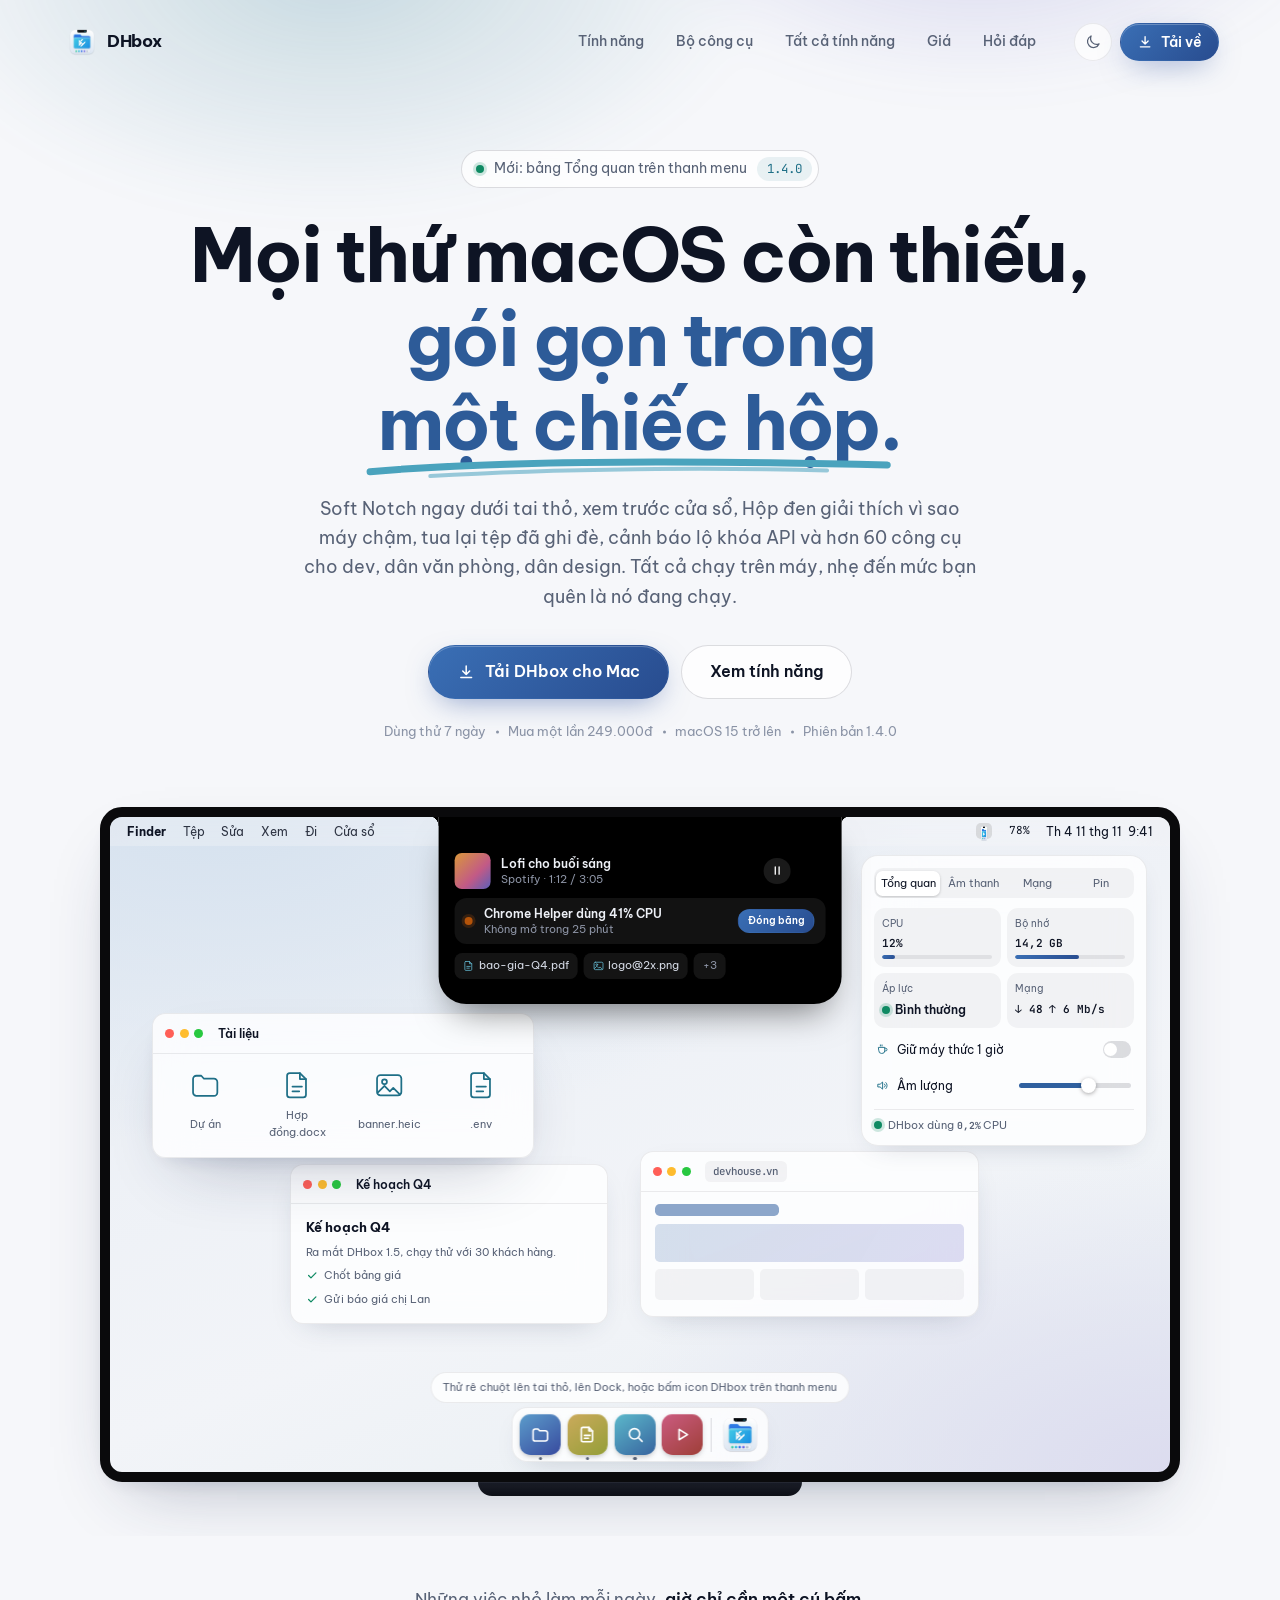
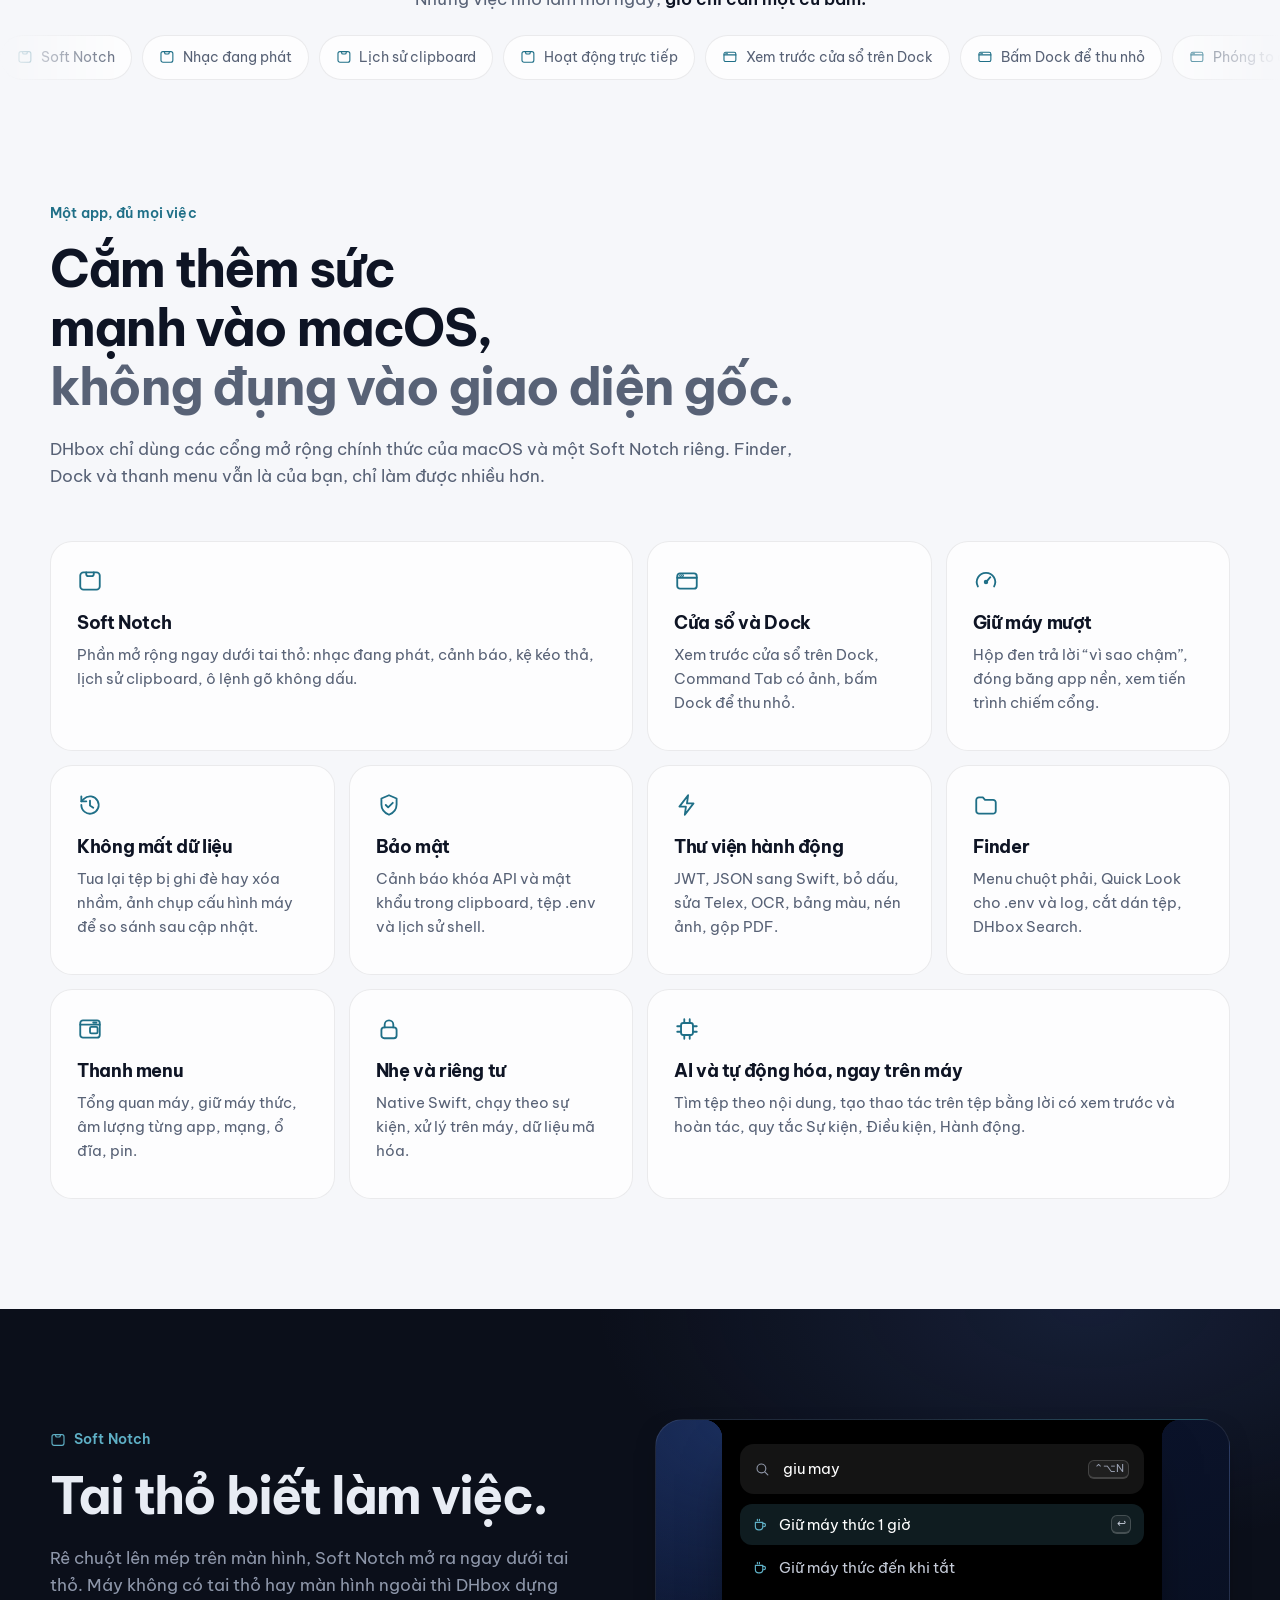
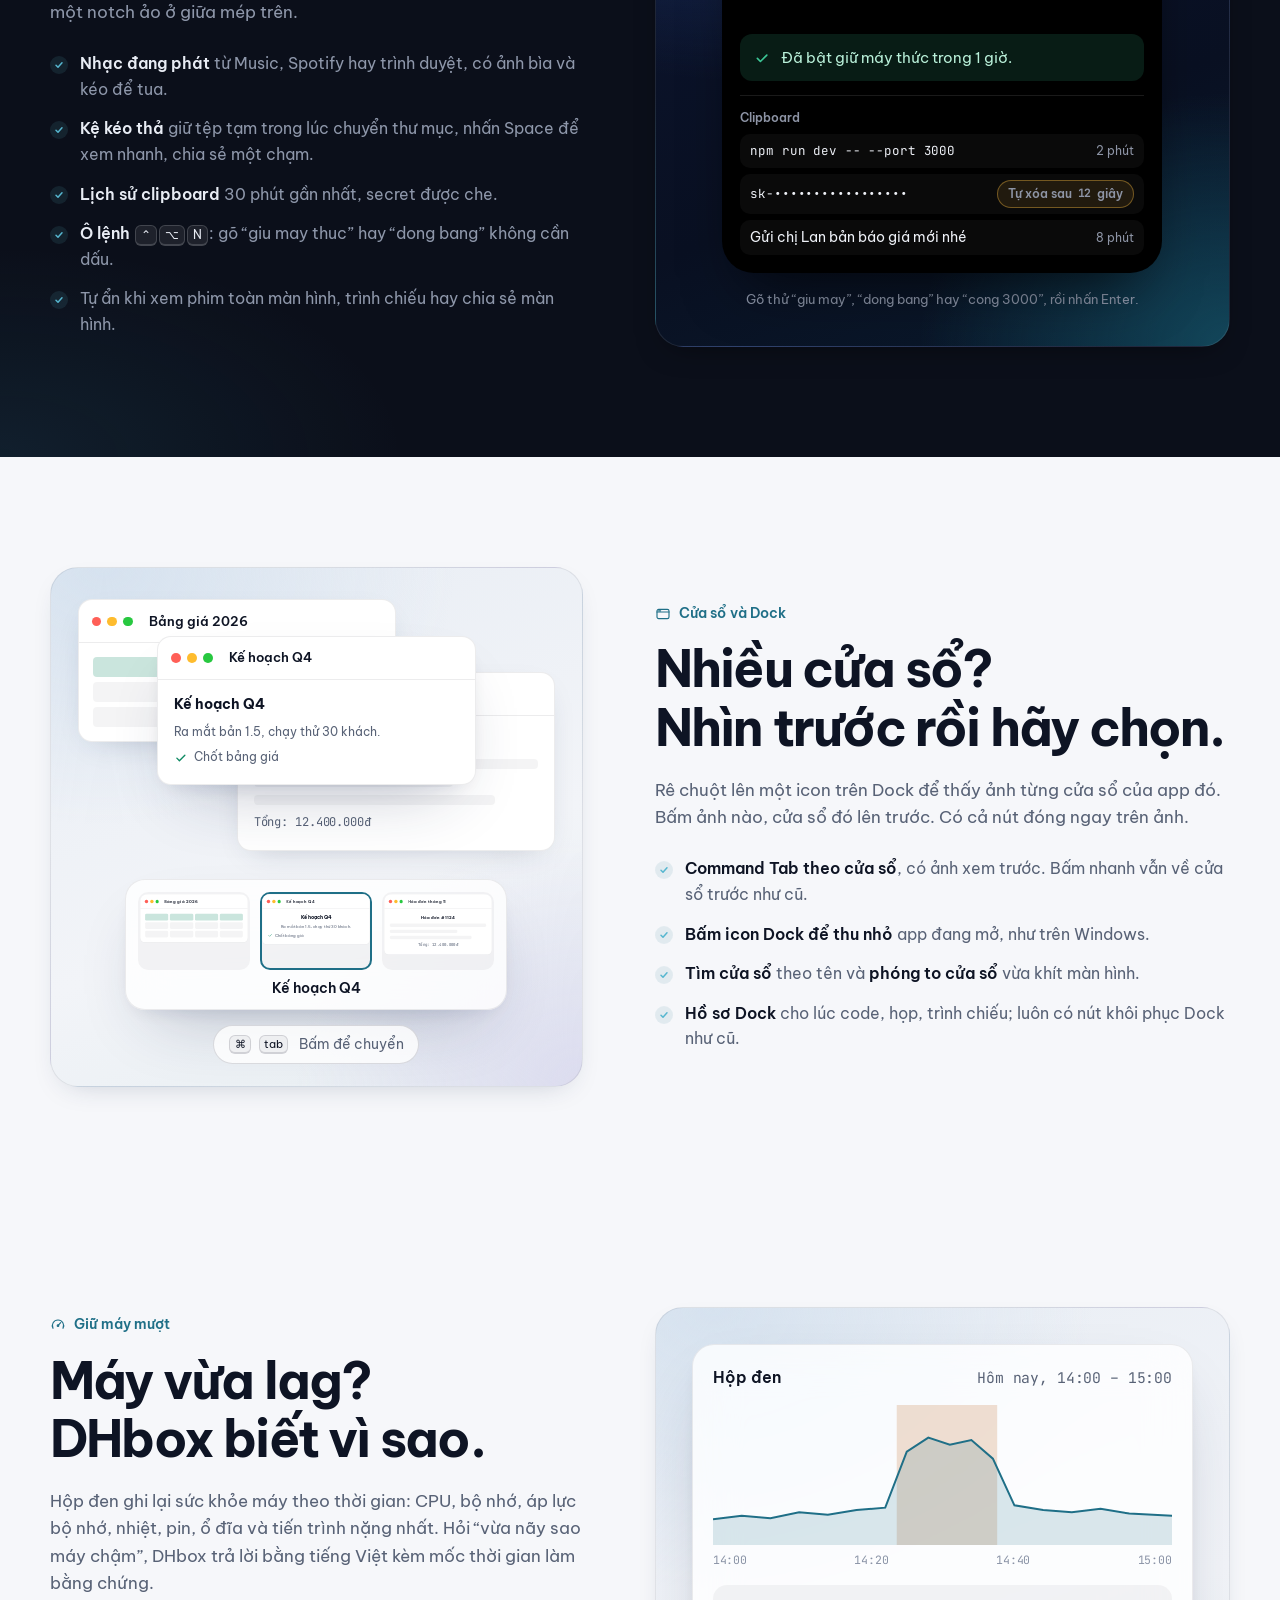
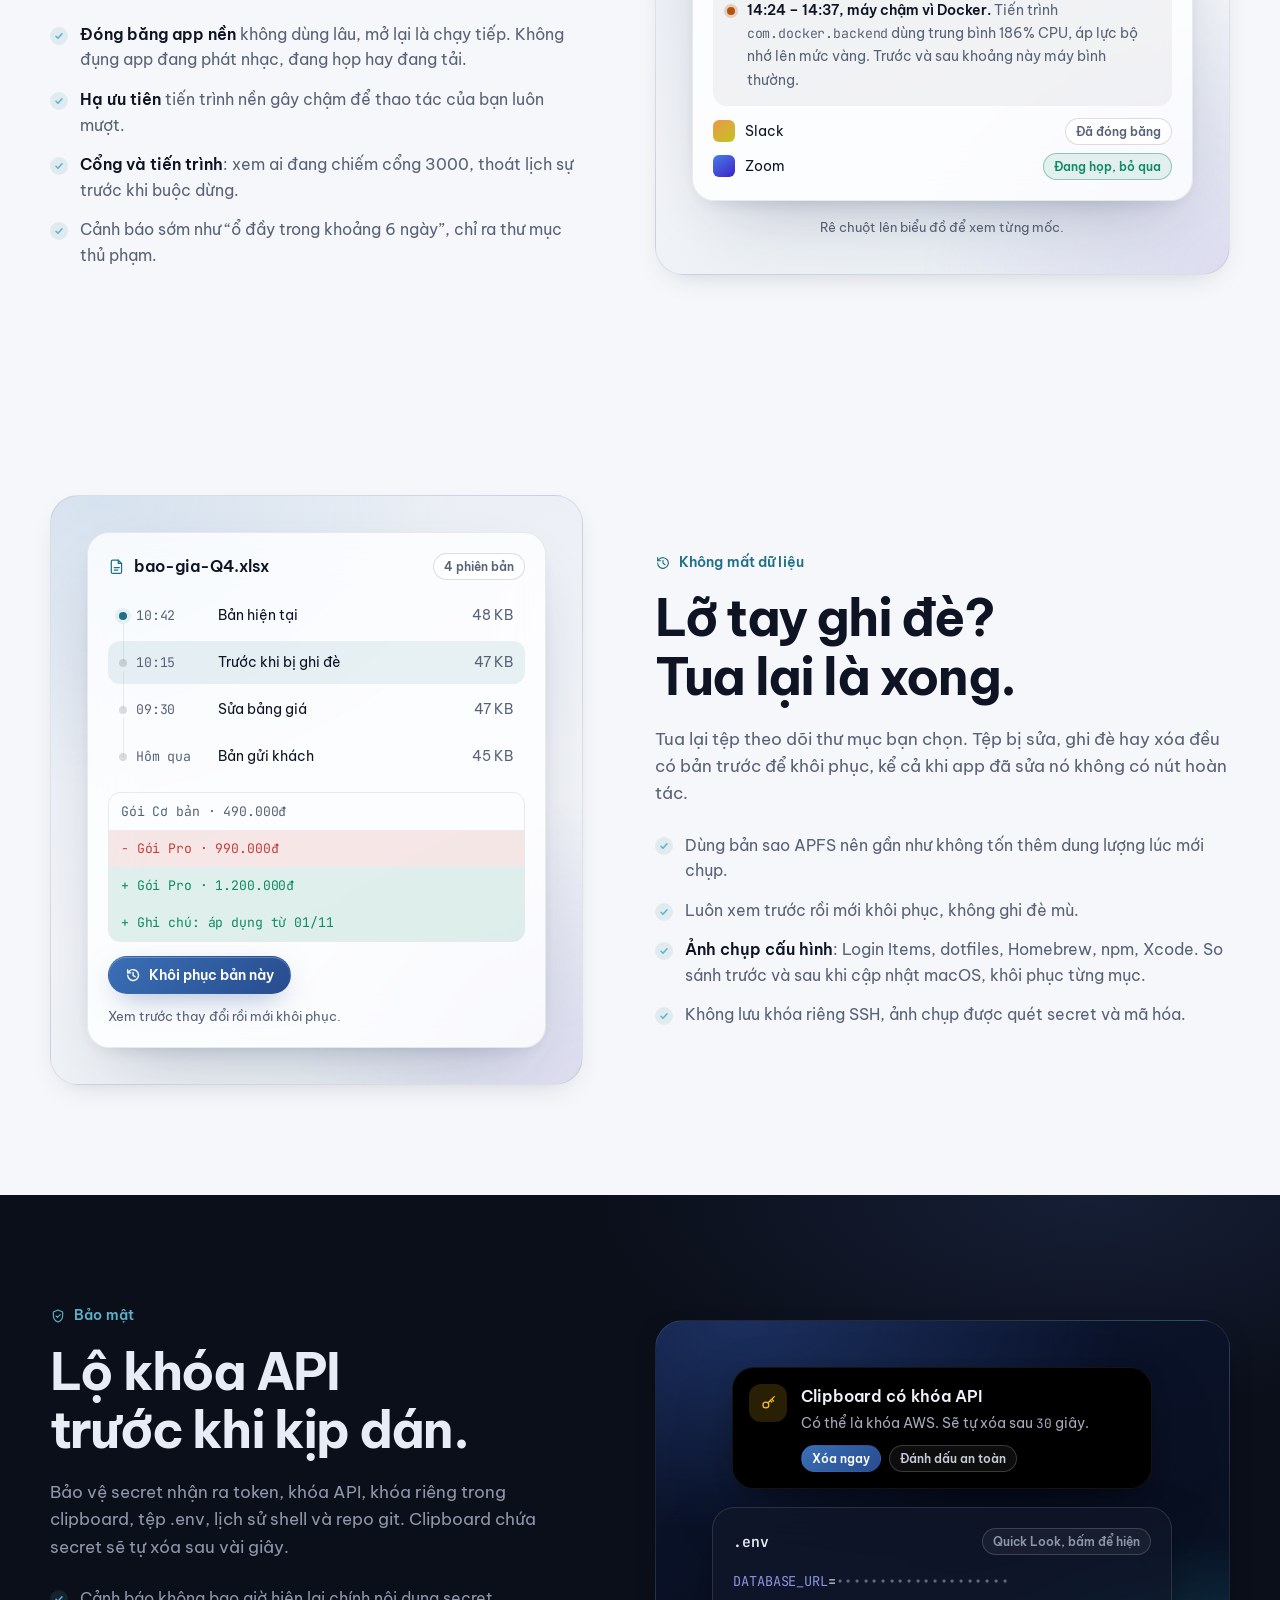
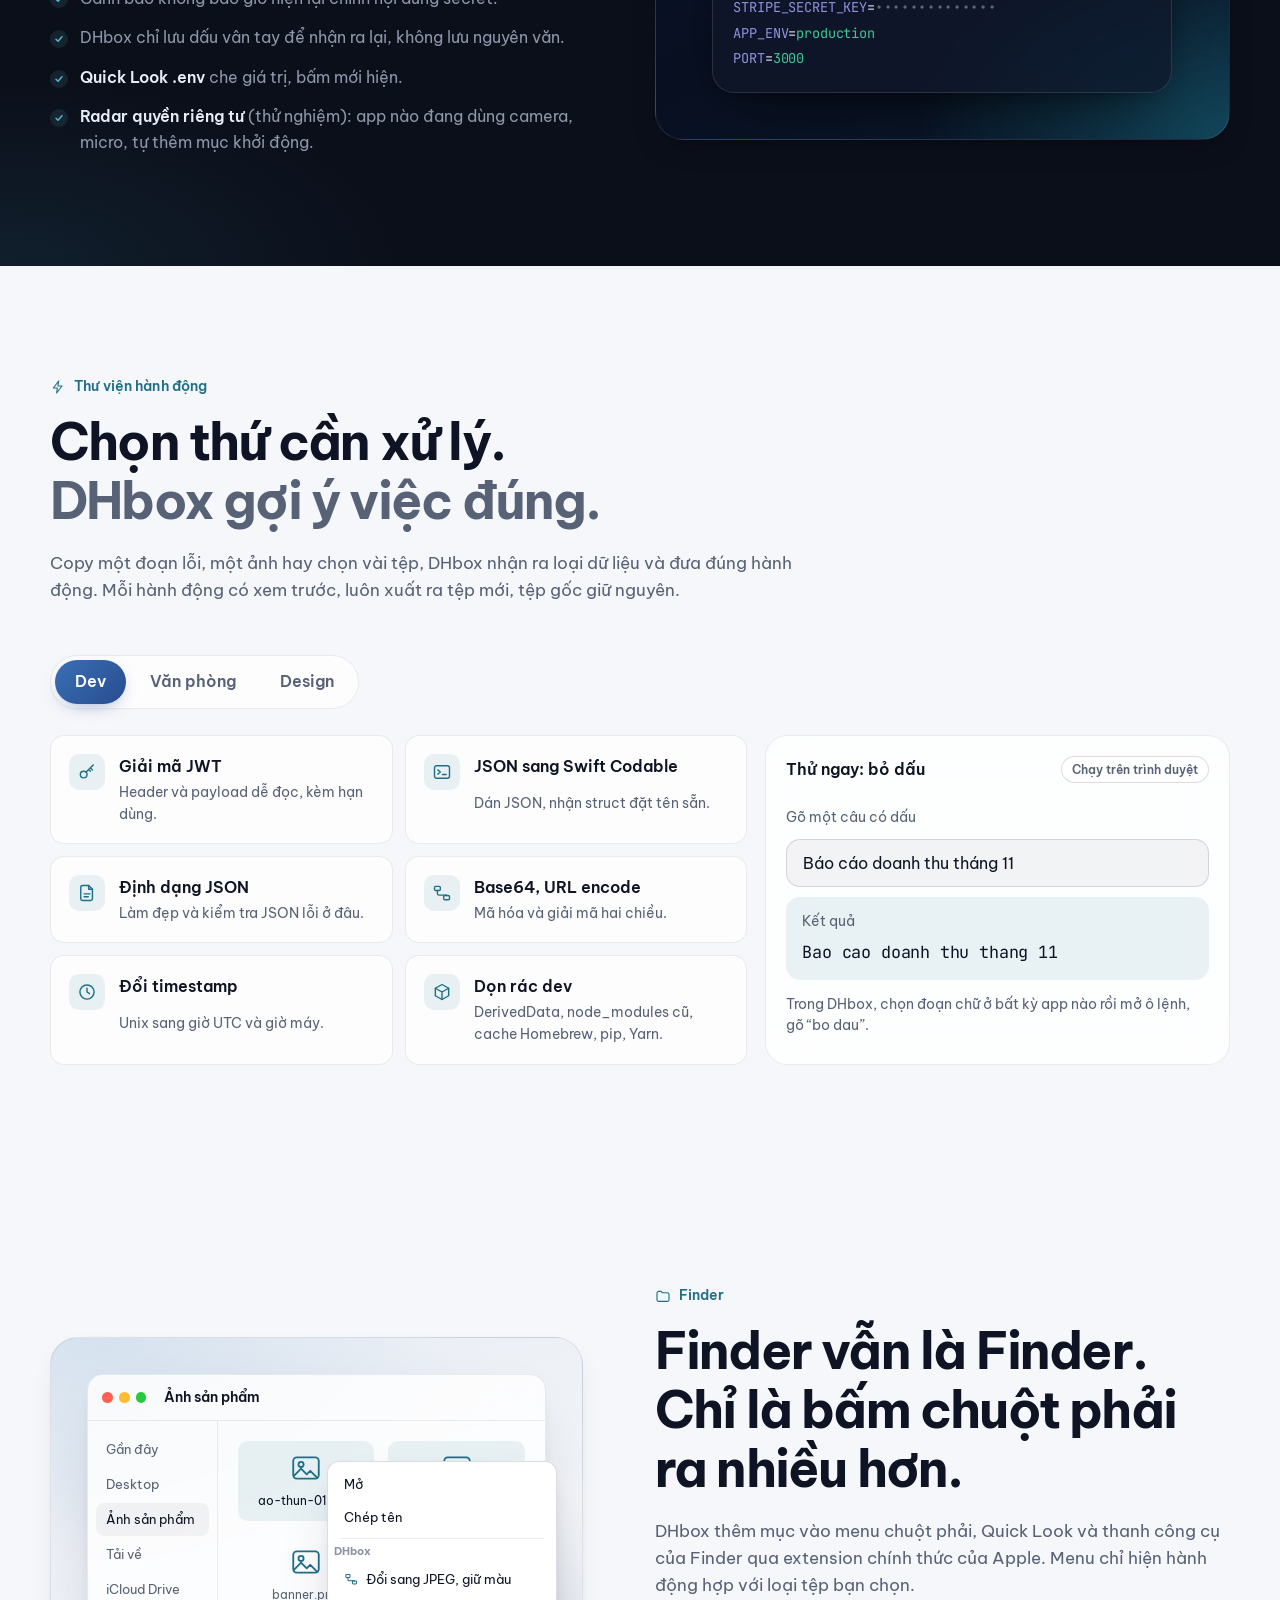
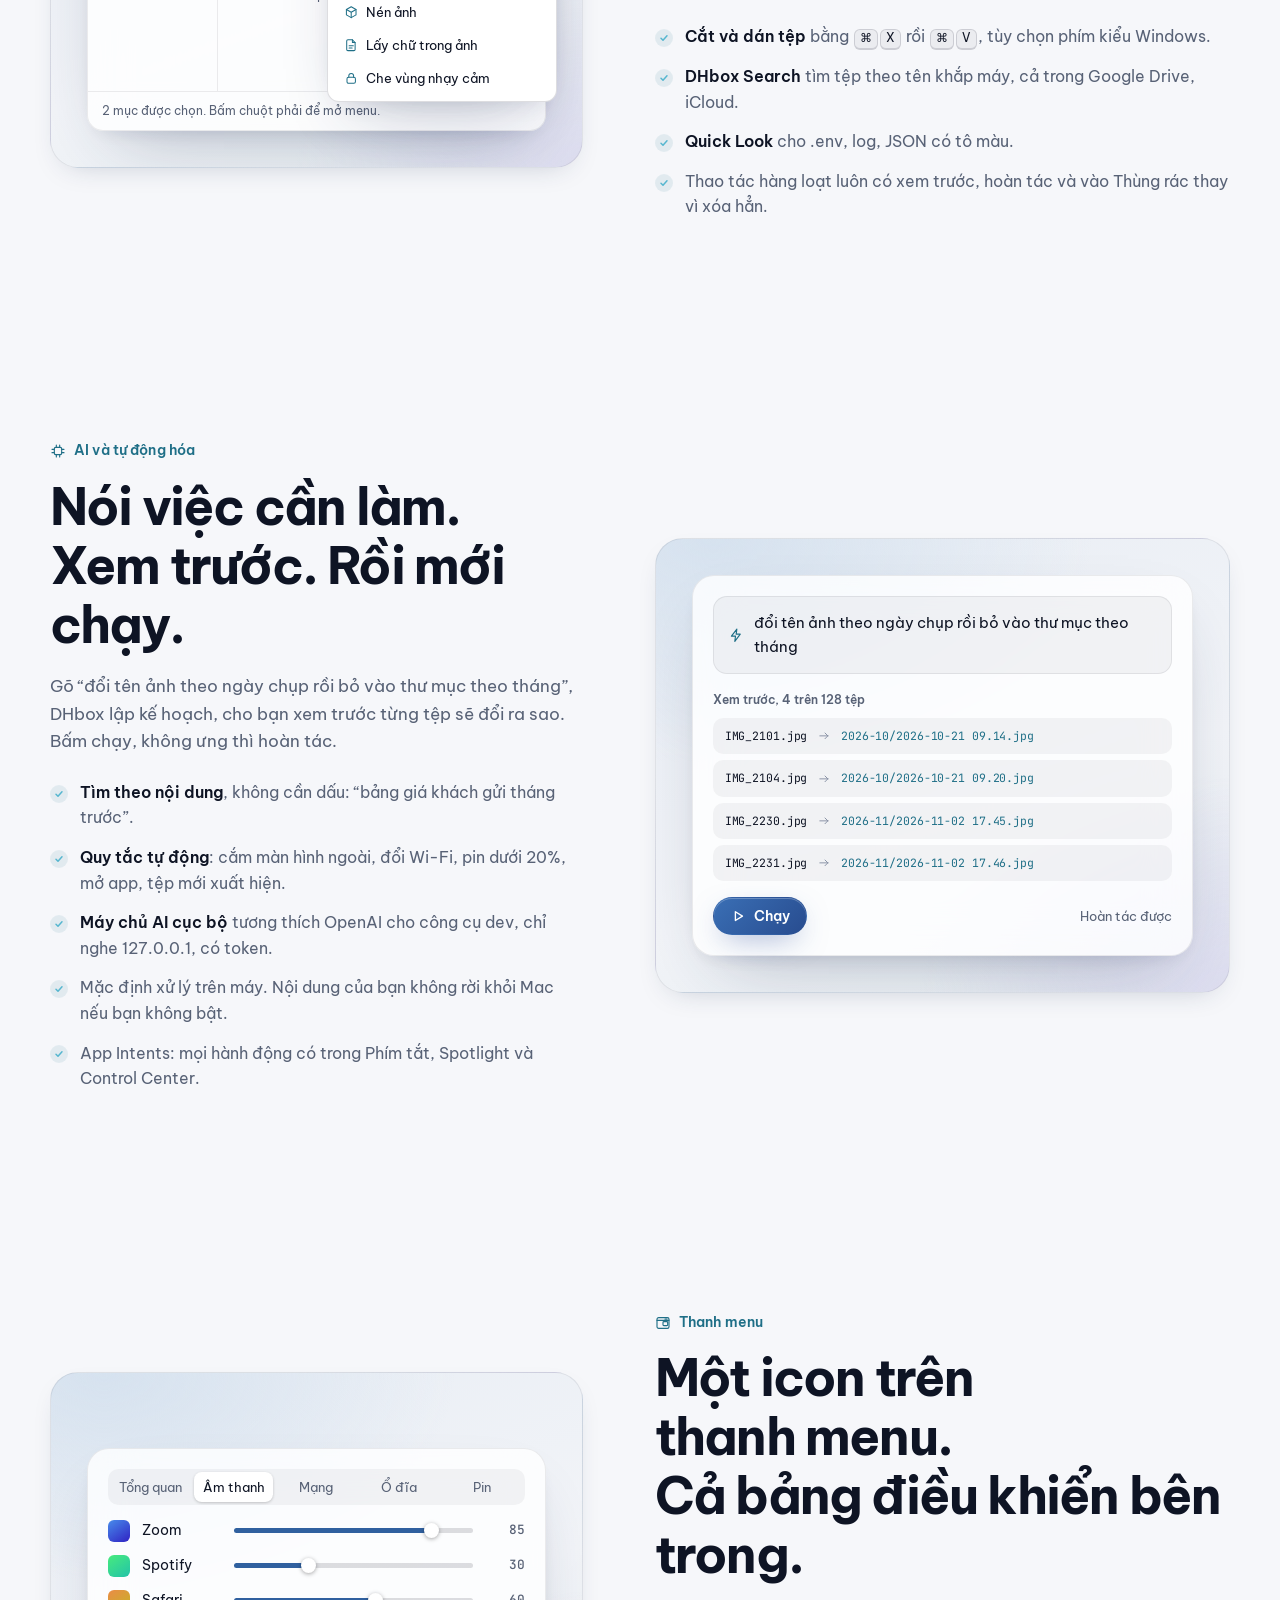
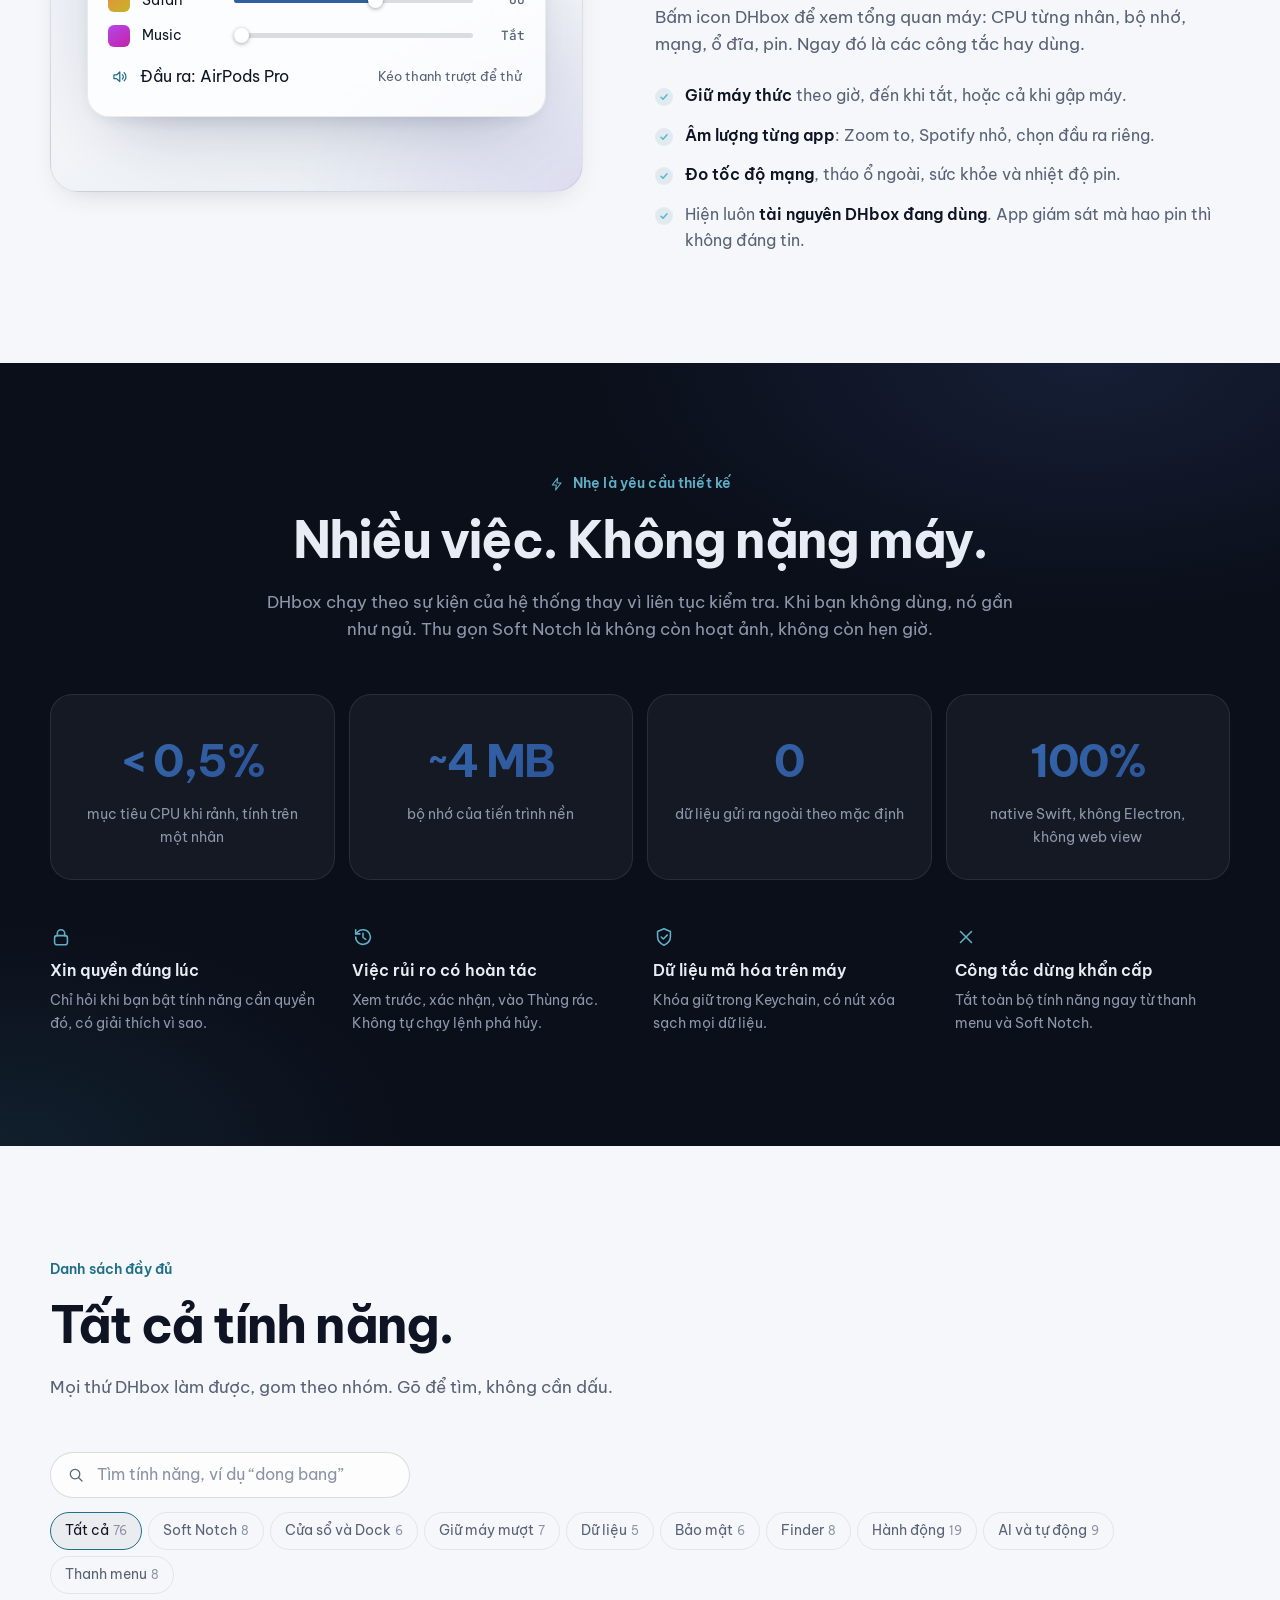
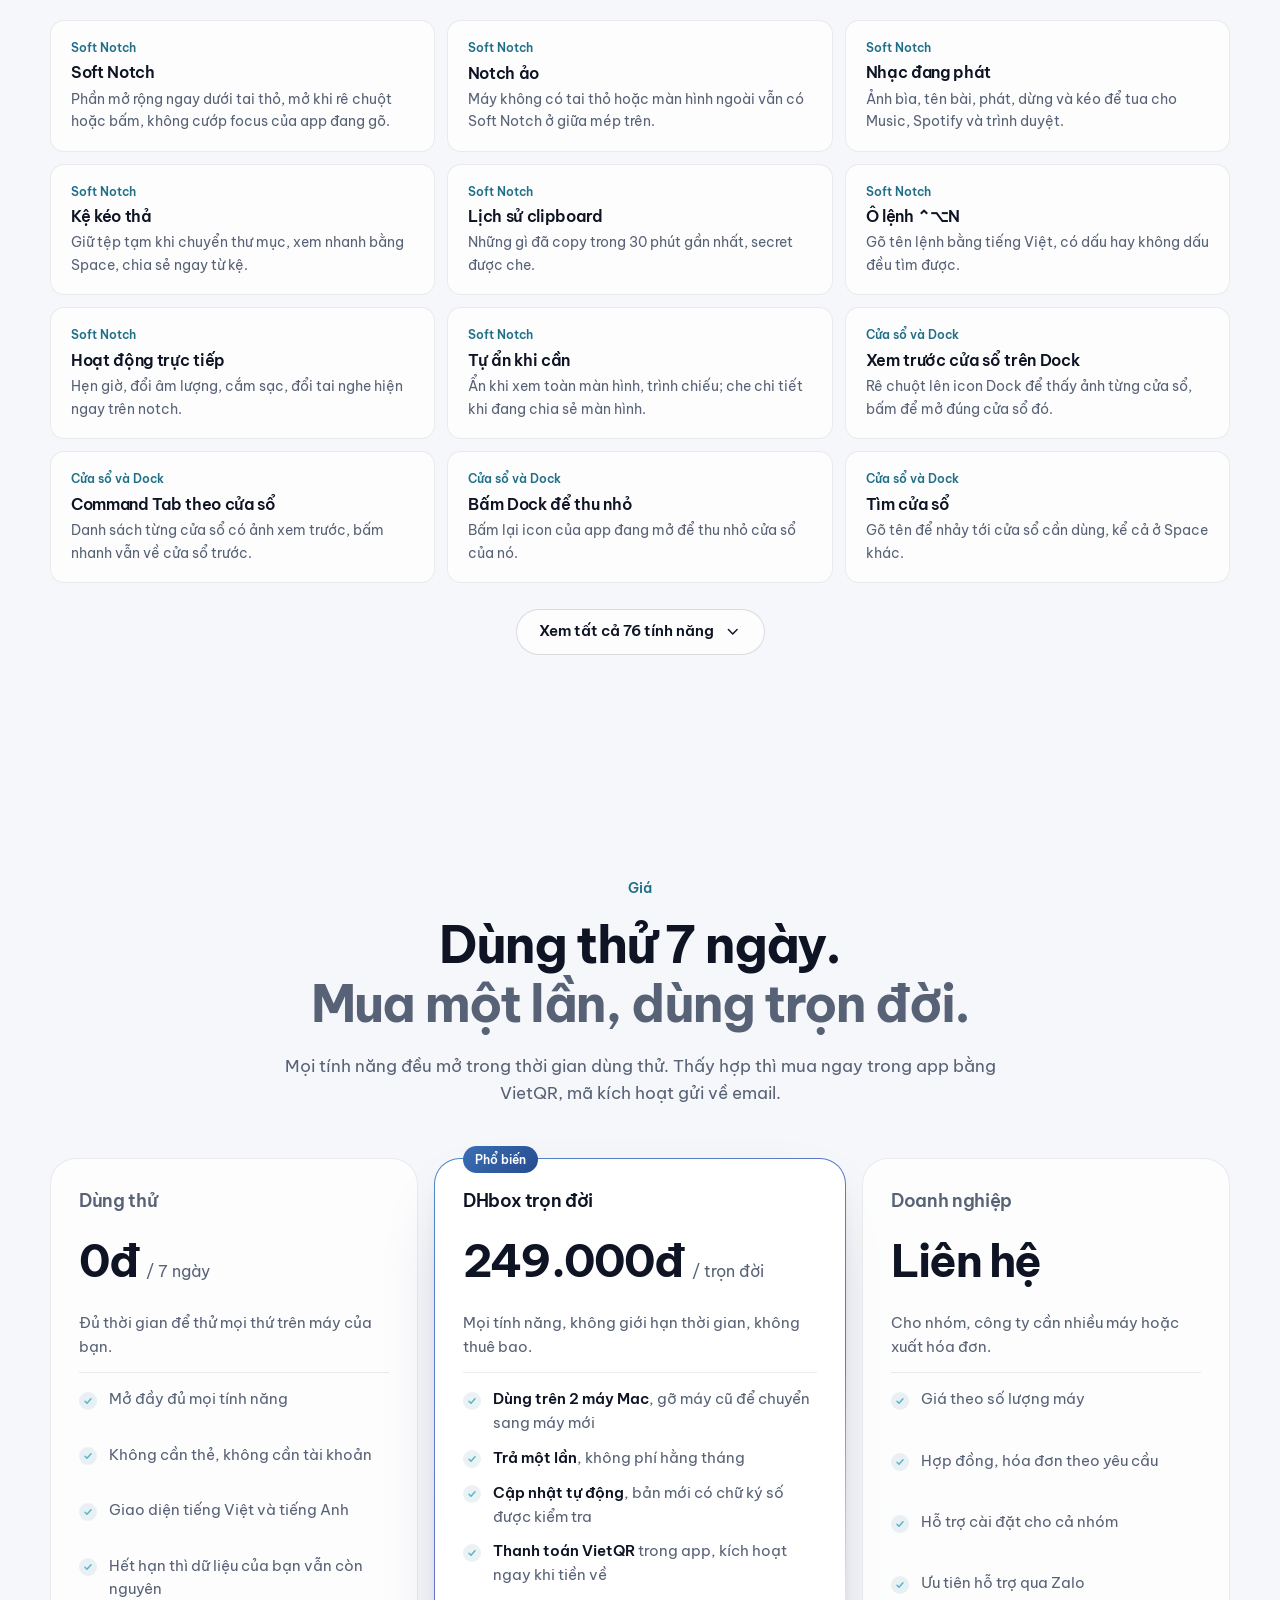
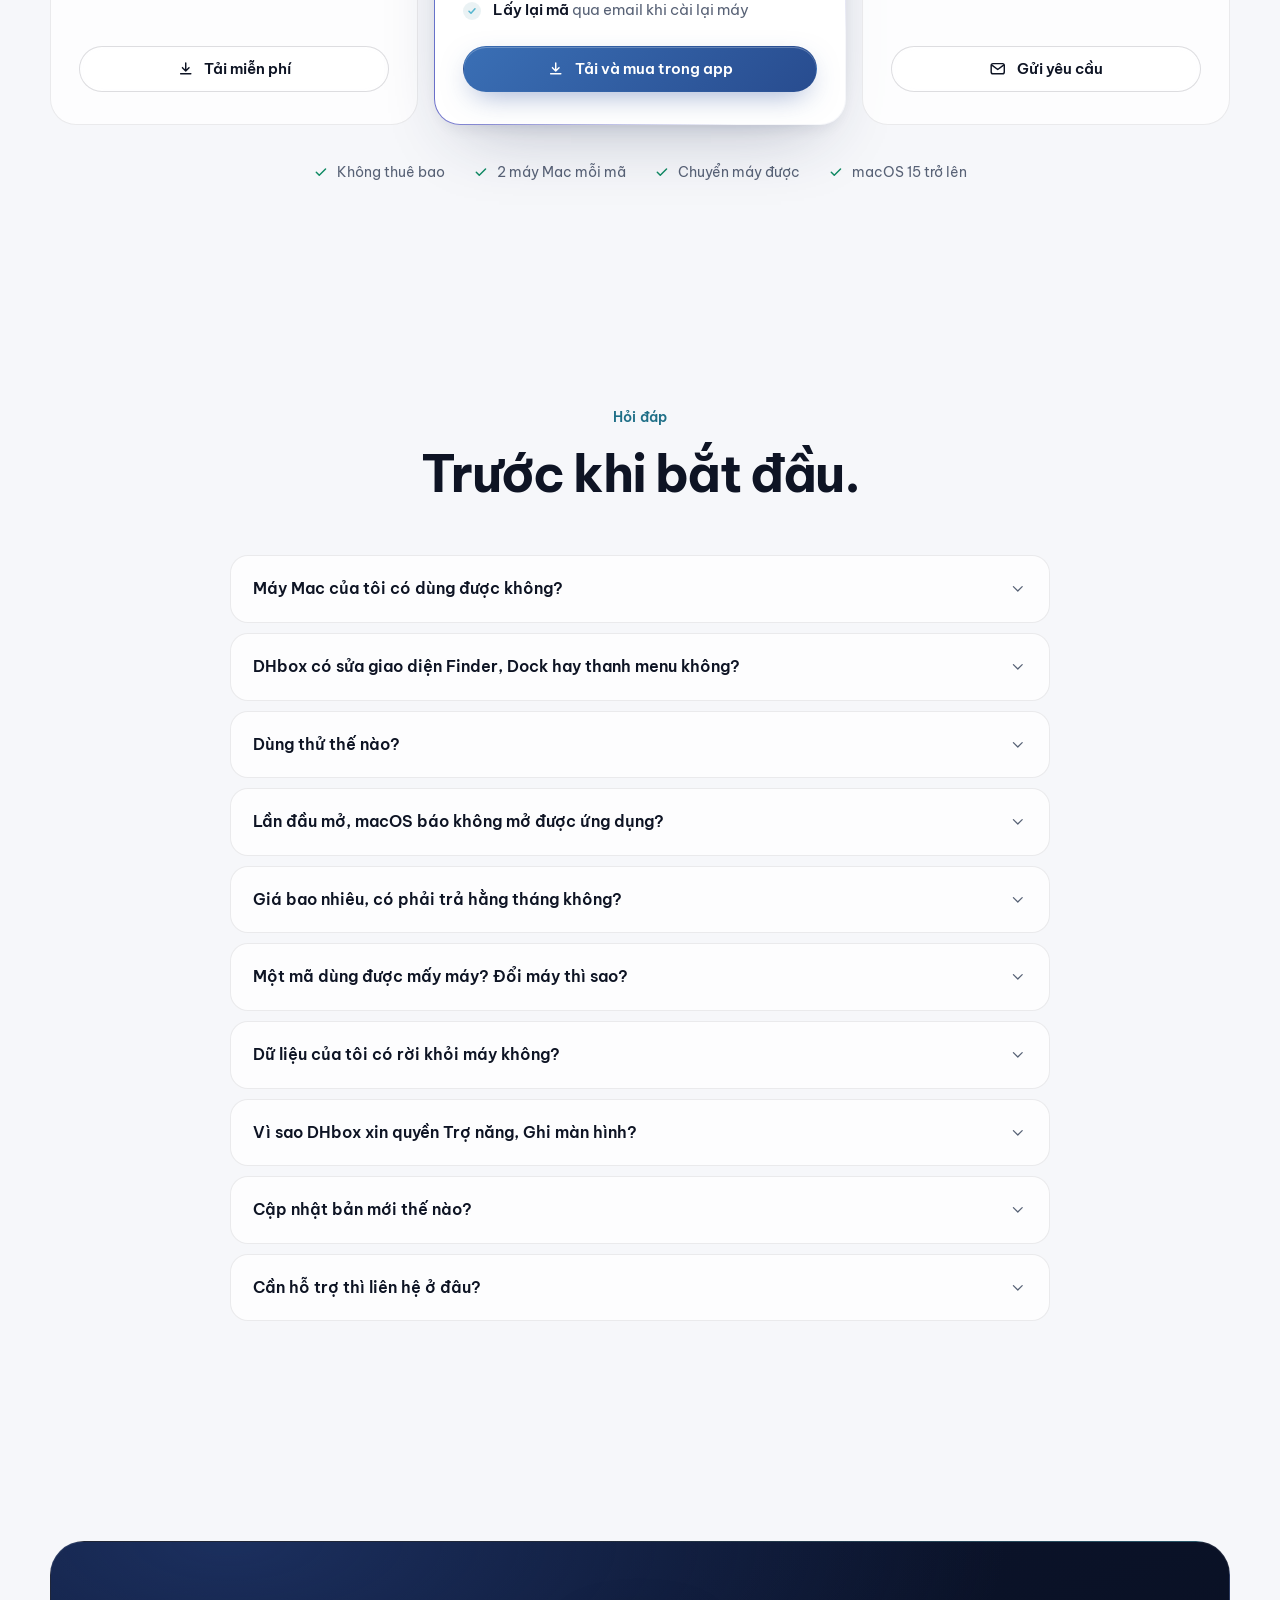
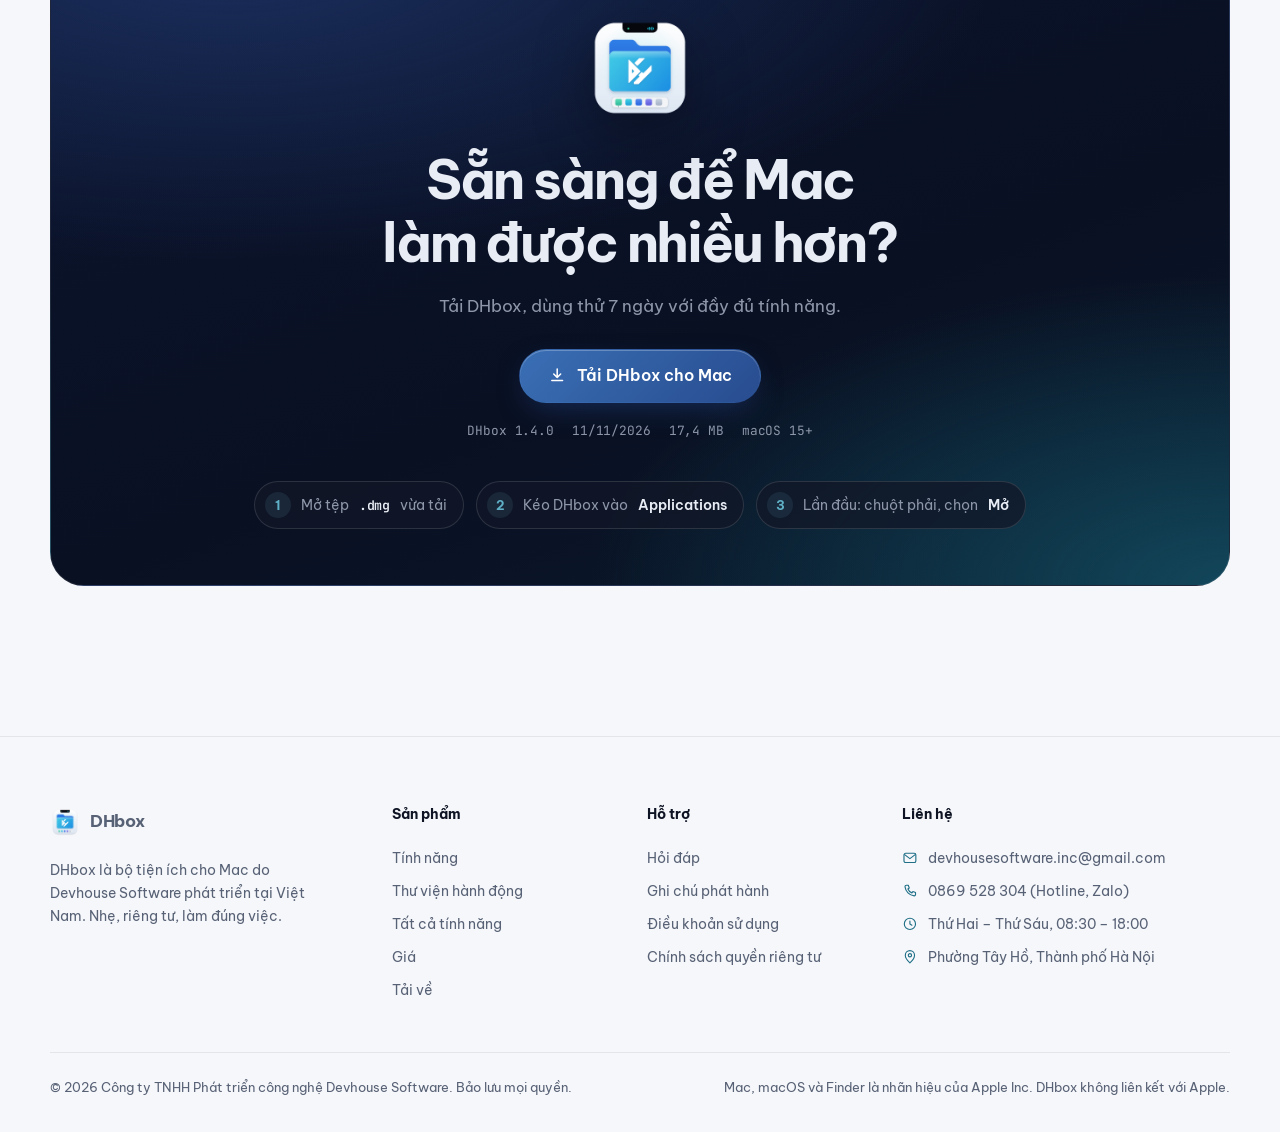
==== commit 62de2497: "Hero headline: solid colour, no clipped descenders, hand-drawn underline Co-Authored-By: Claude Opus" ====
--- a/index.html
+++ b/index.html
@@ -113,7 +113,7 @@
         </a>
         <h1 class="hero__title rise" style="--d:80ms">
           Mọi thứ macOS còn thiếu,
-          <span class="grad">gói gọn trong một chiếc hộp.</span>
+          <span class="hl">gói gọn trong <span class="mark">một chiếc hộp<svg class="mark__line" viewBox="0 0 300 24" preserveAspectRatio="none" aria-hidden="true"><path d="M4 16 C 70 7, 170 5, 296 10"/><path d="M38 20 C 110 13, 200 12, 262 15"/></svg></span>.</span>
         </h1>
         <p class="hero__lead rise" style="--d:160ms">
           Soft Notch ngay dưới tai thỏ, xem trước cửa sổ, Hộp đen giải thích vì sao máy chậm,
--- a/assets/css/style.css
+++ b/assets/css/style.css
@@ -211,12 +211,7 @@
 }
 .pill-tag:hover { border-color: var(--accent); }
 .pill-tag__ver { padding: 2px 10px; border-radius: 999px; background: var(--accent-soft); color: var(--accent); font-family: var(--mono); font-size: 0.78rem; }
-.hero__title { margin-top: 26px; font-size: clamp(2.5rem, 6.4vw, 5rem); font-weight: 700; letter-spacing: -0.045em; line-height: 1.04; max-width: 19ch; text-wrap: balance; }
-.grad {
-  display: block;
-  background: var(--title-grad);
-  -webkit-background-clip: text; background-clip: text; color: transparent;
-}
+.hero__title { margin-top: 26px; font-size: clamp(2.4rem, 6vw, 4.6rem); font-weight: 700; letter-spacing: -0.03em; line-height: 1.14; max-width: 19ch; text-wrap: balance; padding-bottom: 0.08em; }
 .hero__lead { margin-top: 22px; max-width: 680px; font-size: clamp(1rem, 1.6vw, 1.15rem); color: var(--text-2); }
 .hero__cta { display: flex; gap: 12px; margin-top: 34px; flex-wrap: wrap; justify-content: center; }
 .hero__meta { display: flex; flex-wrap: wrap; justify-content: center; gap: 6px 22px; margin: 22px 0 0; padding: 0; list-style: none; font-size: 0.84rem; color: var(--text-3); }
@@ -916,3 +911,16 @@
 .clip__row span:first-child { min-width: 0; }
 .isl-shape { grid-template-columns: minmax(0, 1fr); }
 html { overflow-x: clip; }
+
+/* Hero headline: solid colour, a hand-drawn underline under the key words */
+:root { --hl: #2d5b98; --mark: #4aa3bd; }
+:root[data-theme="dark"], .theme-dark { --hl: #8ab7e0; --mark: #5fb0c6; }
+.hl { display: block; color: var(--hl); }
+.mark { position: relative; display: inline-block; white-space: nowrap; }
+.mark__line { position: absolute; left: -3%; bottom: -0.2em; width: 106%; height: 0.36em; overflow: visible; pointer-events: none; }
+.mark__line { clip-path: inset(-20% 100% -20% 0); animation: drawLine 0.9s var(--ease) 0.9s forwards; }
+.mark__line path { fill: none; stroke: var(--mark); stroke-linecap: round; stroke-width: 7; vector-effect: non-scaling-stroke; }
+.mark__line path + path { stroke-width: 4; opacity: 0.55; }
+@keyframes drawLine { to { clip-path: inset(-20% -5% -20% 0); } }
+@media (max-width: 680px) { .mark__line path { stroke-width: 5; } .mark__line path + path { stroke-width: 3; } }
+@media (prefers-reduced-motion: reduce) { .mark__line { clip-path: none; animation: none; } }
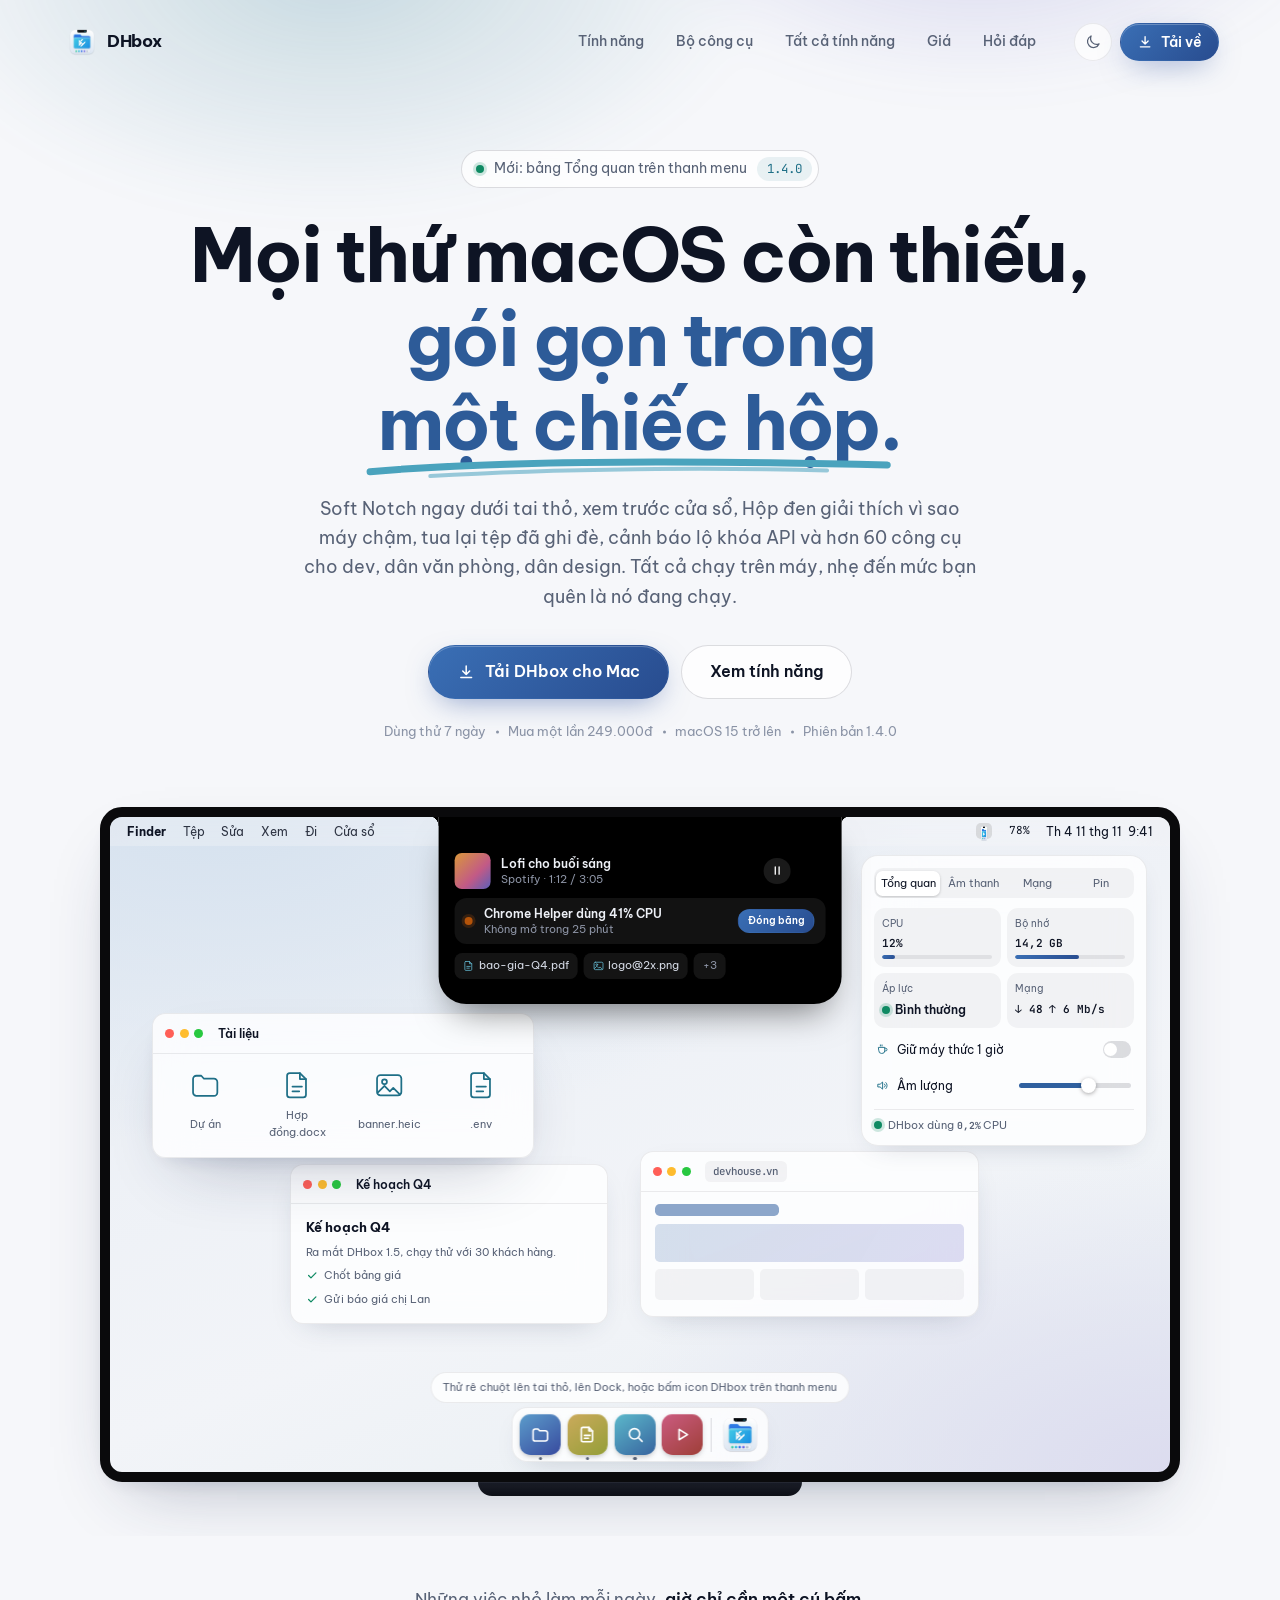
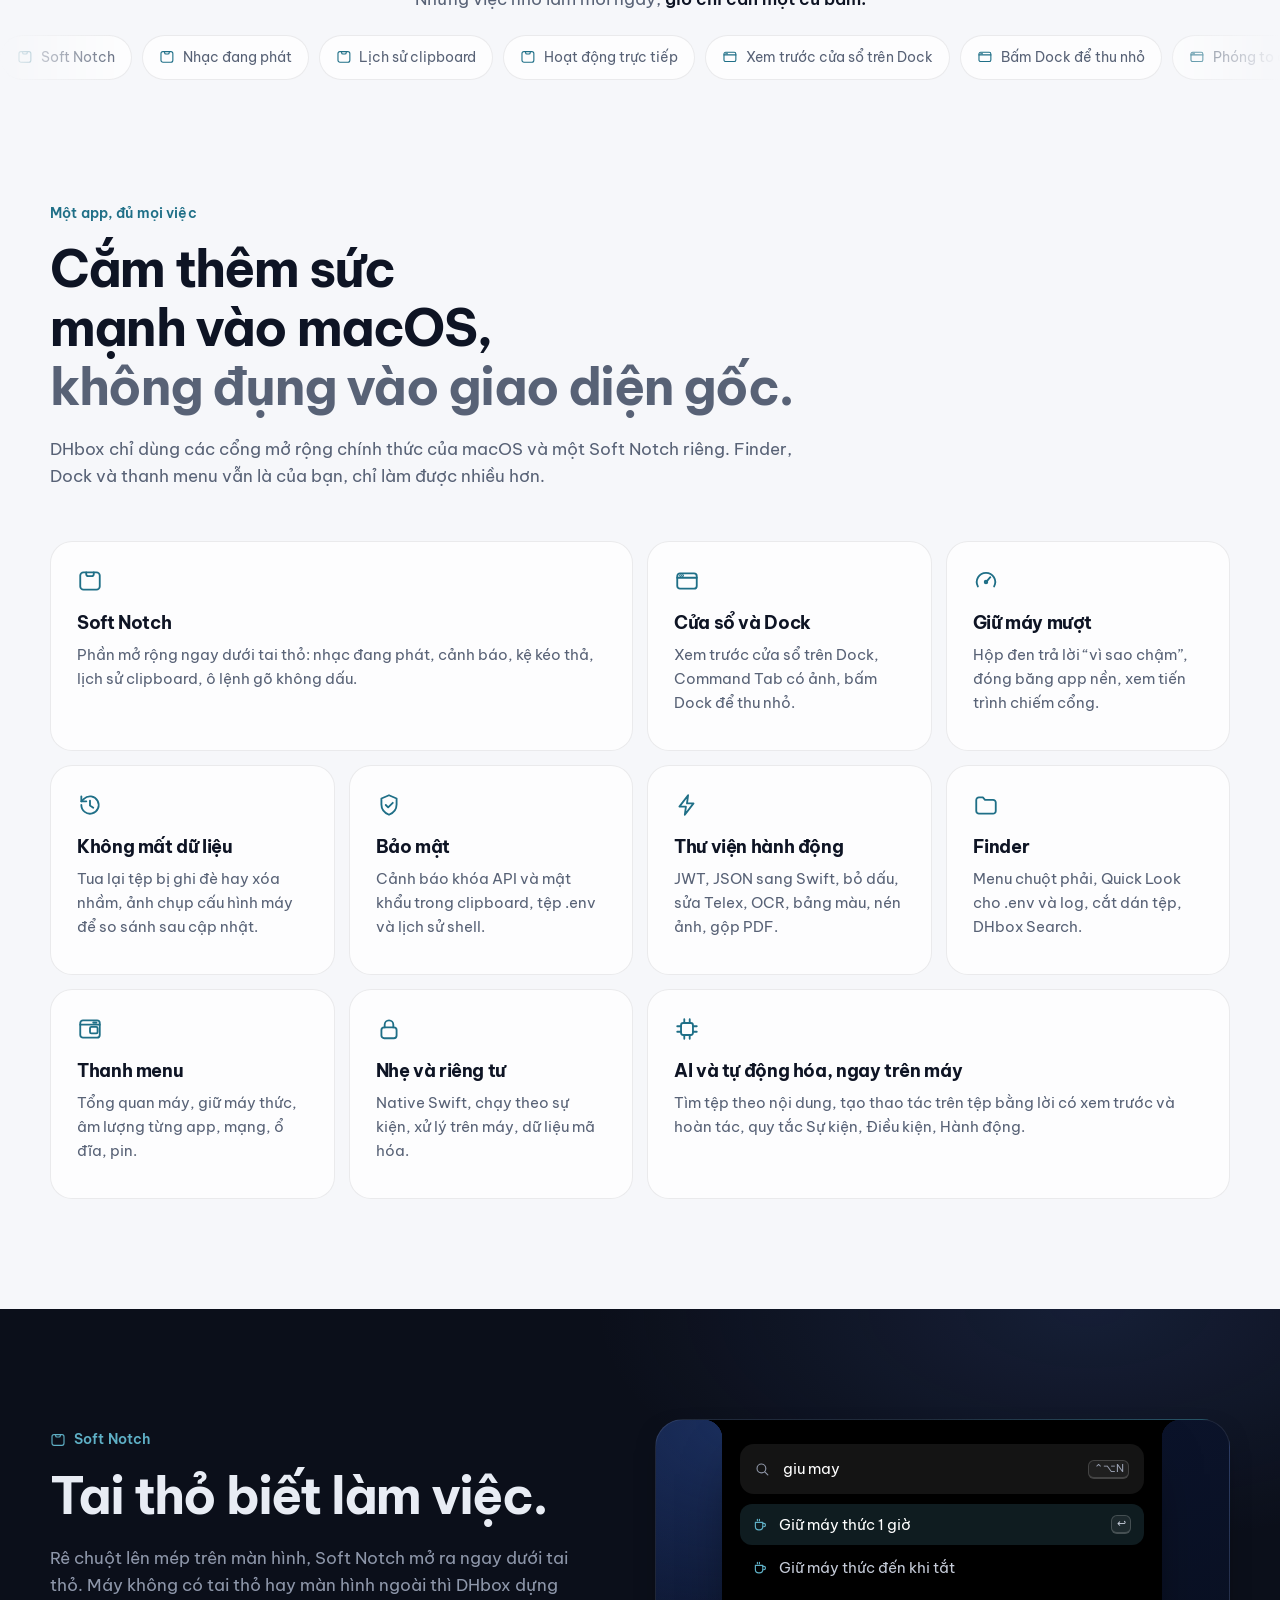
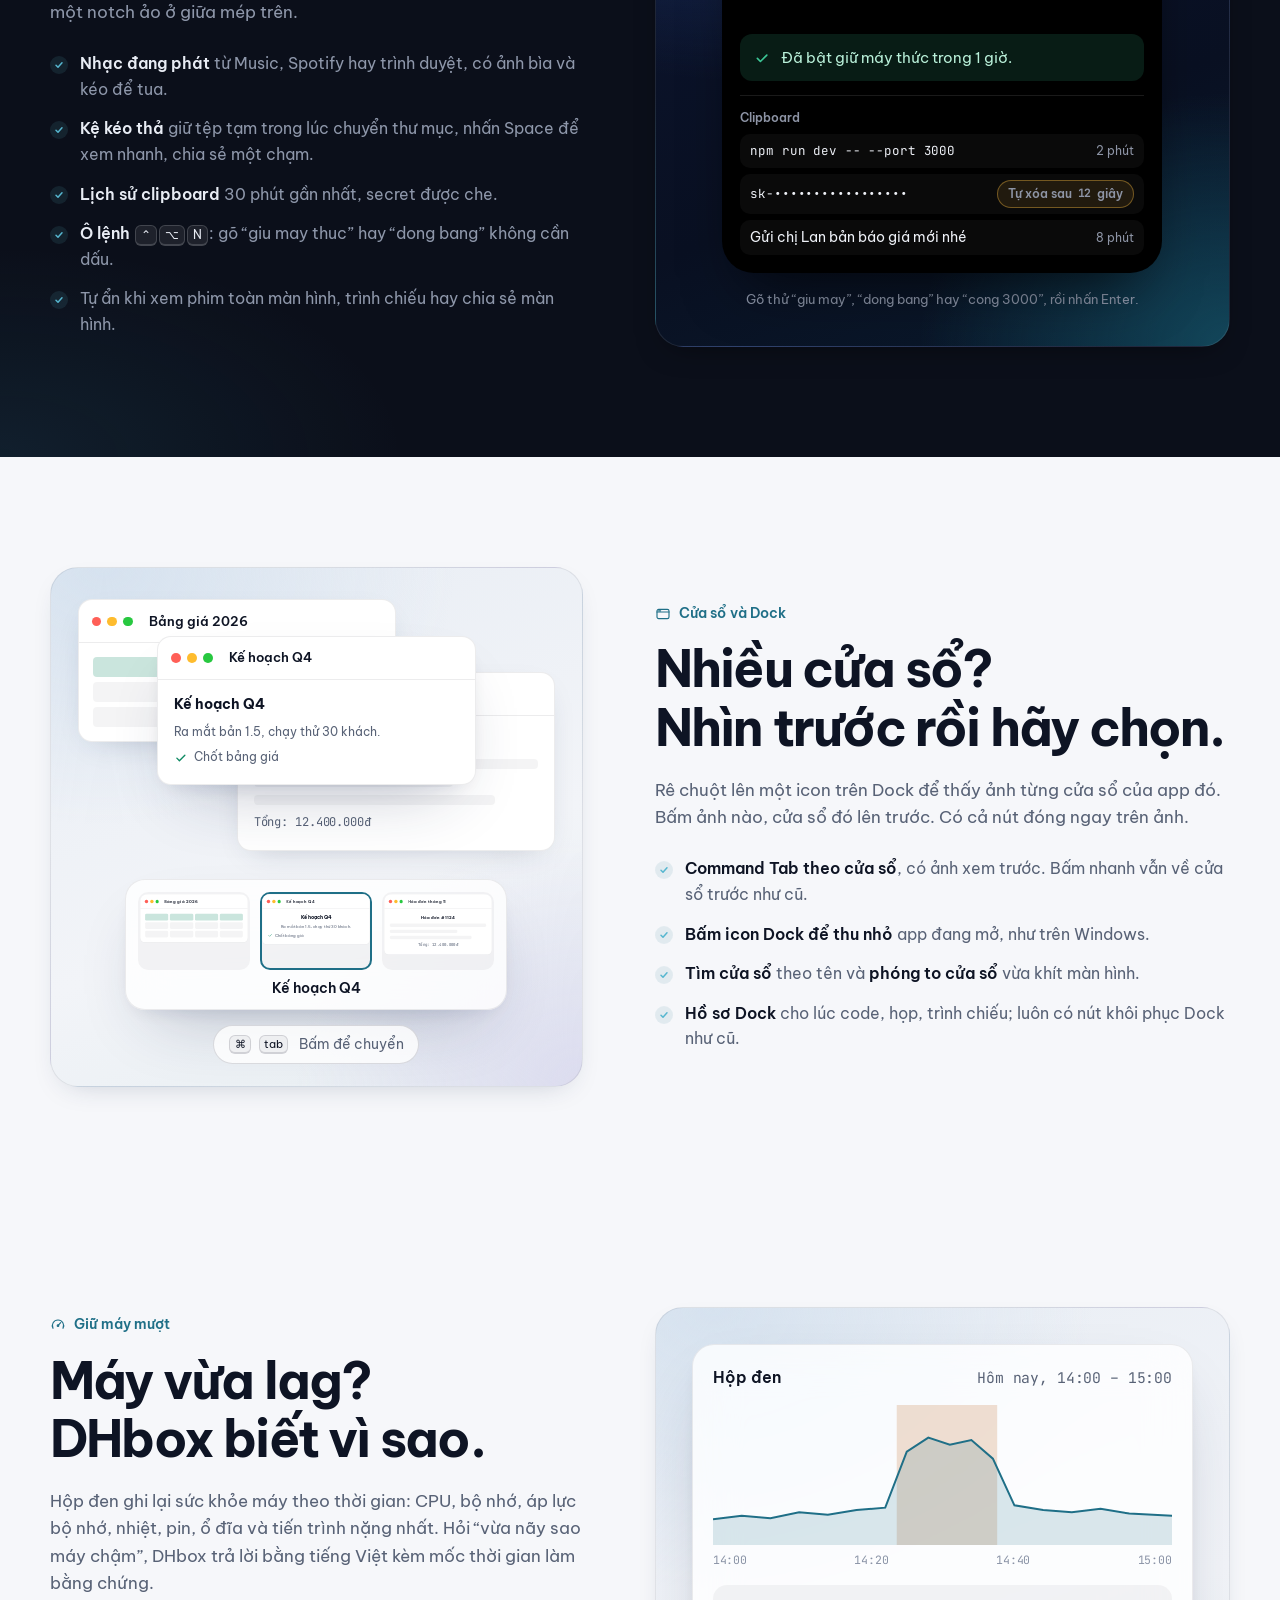
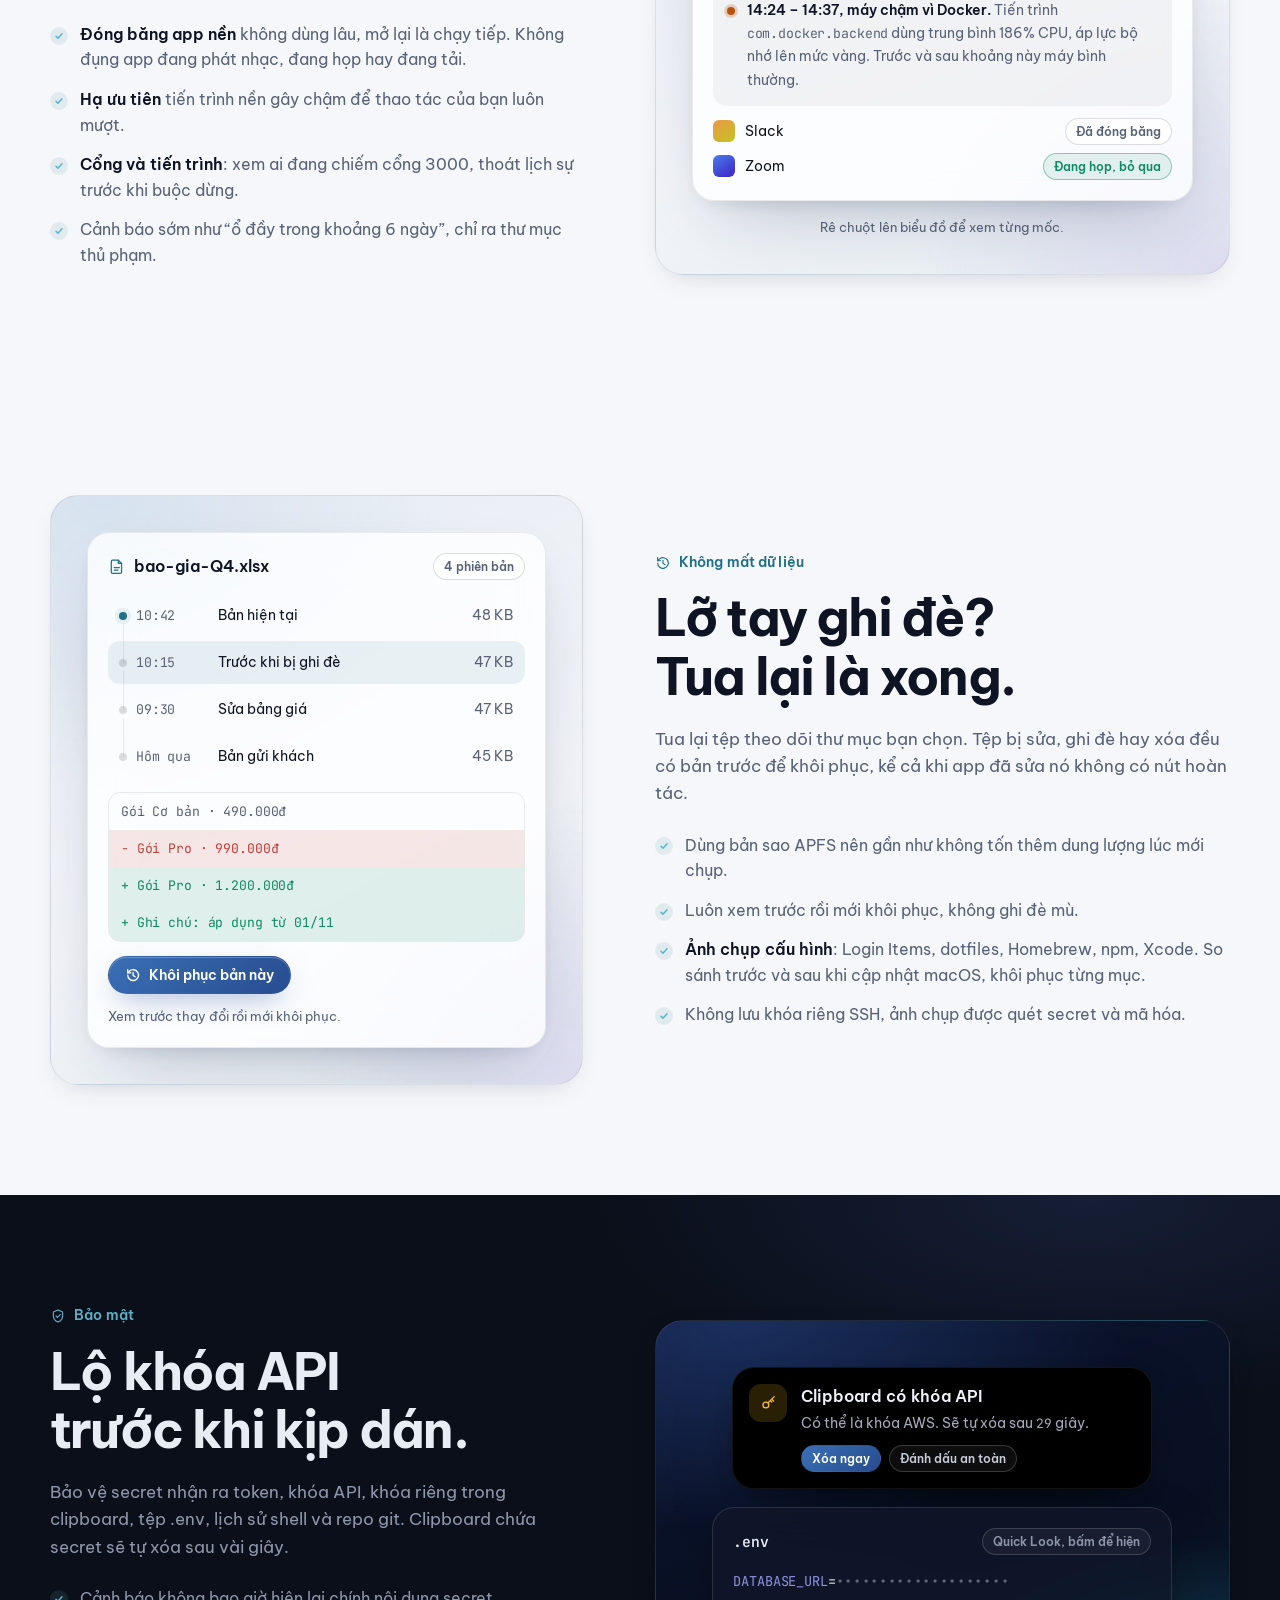
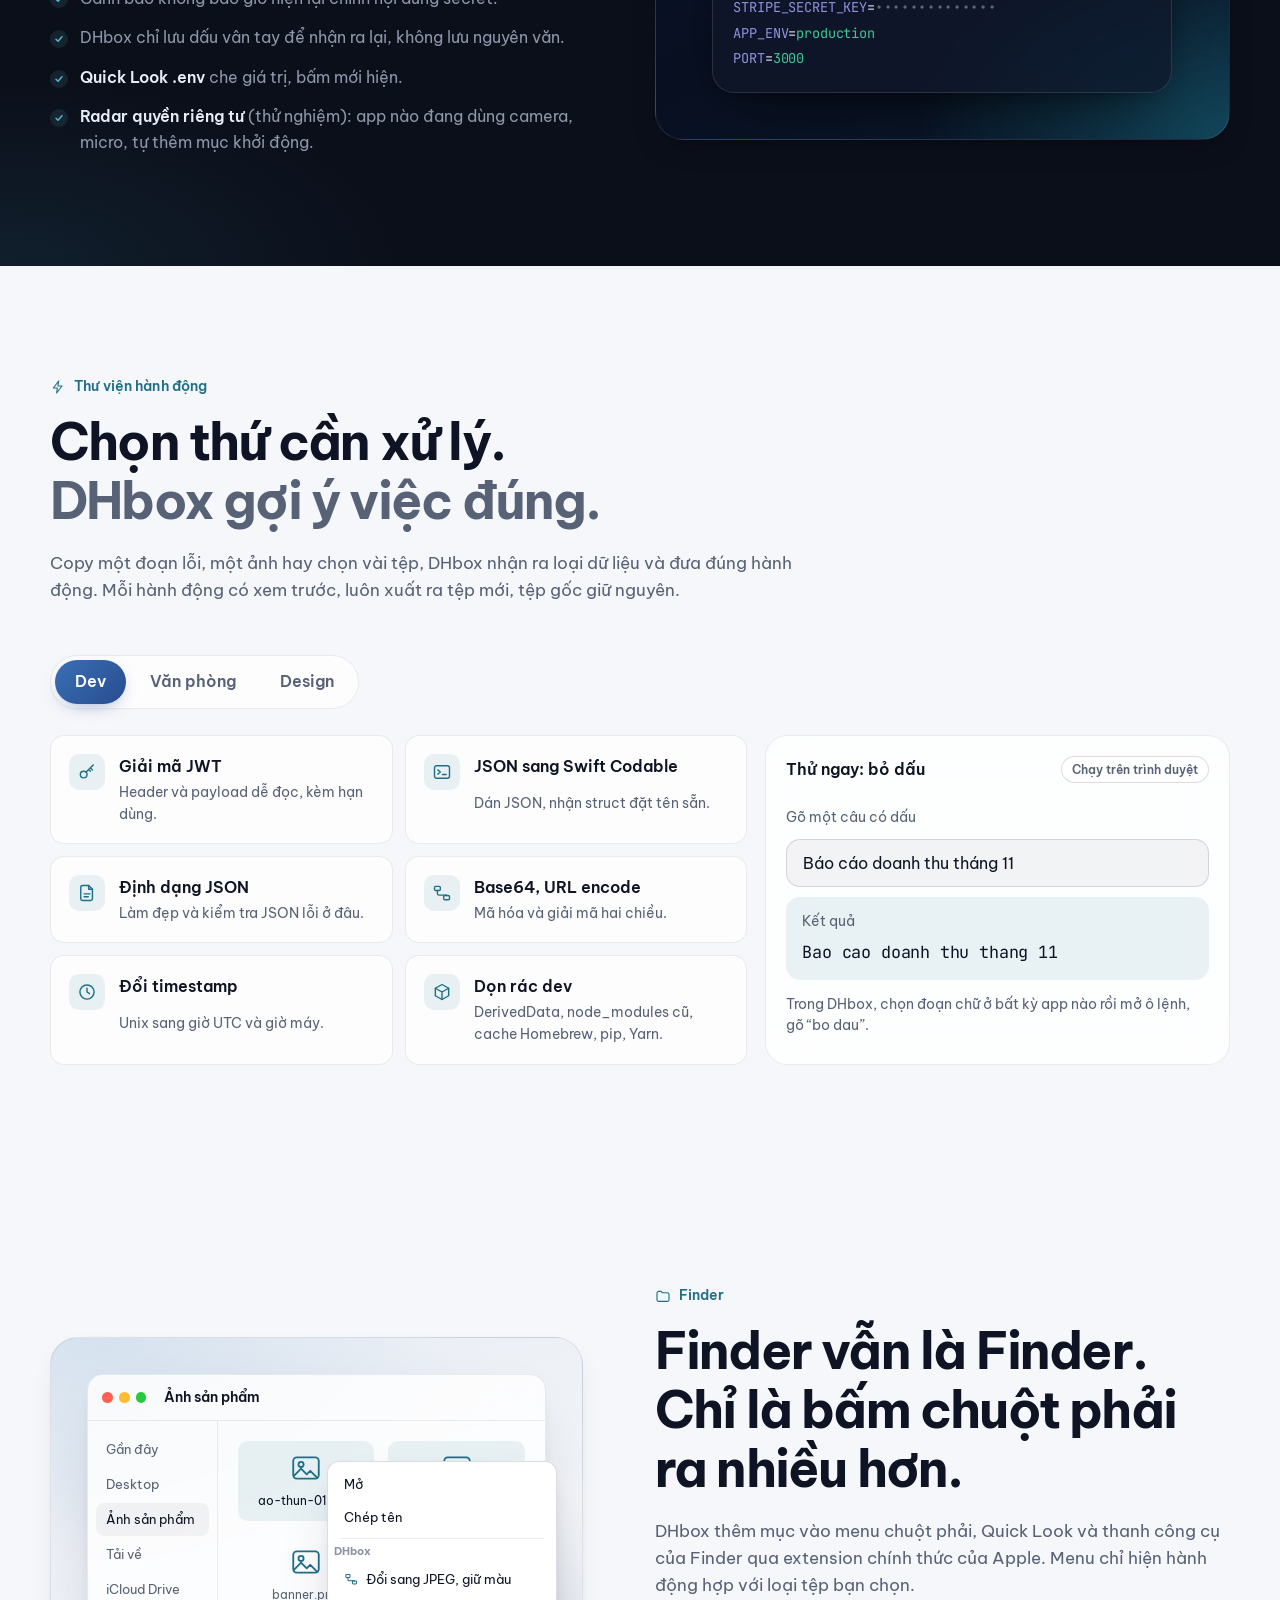
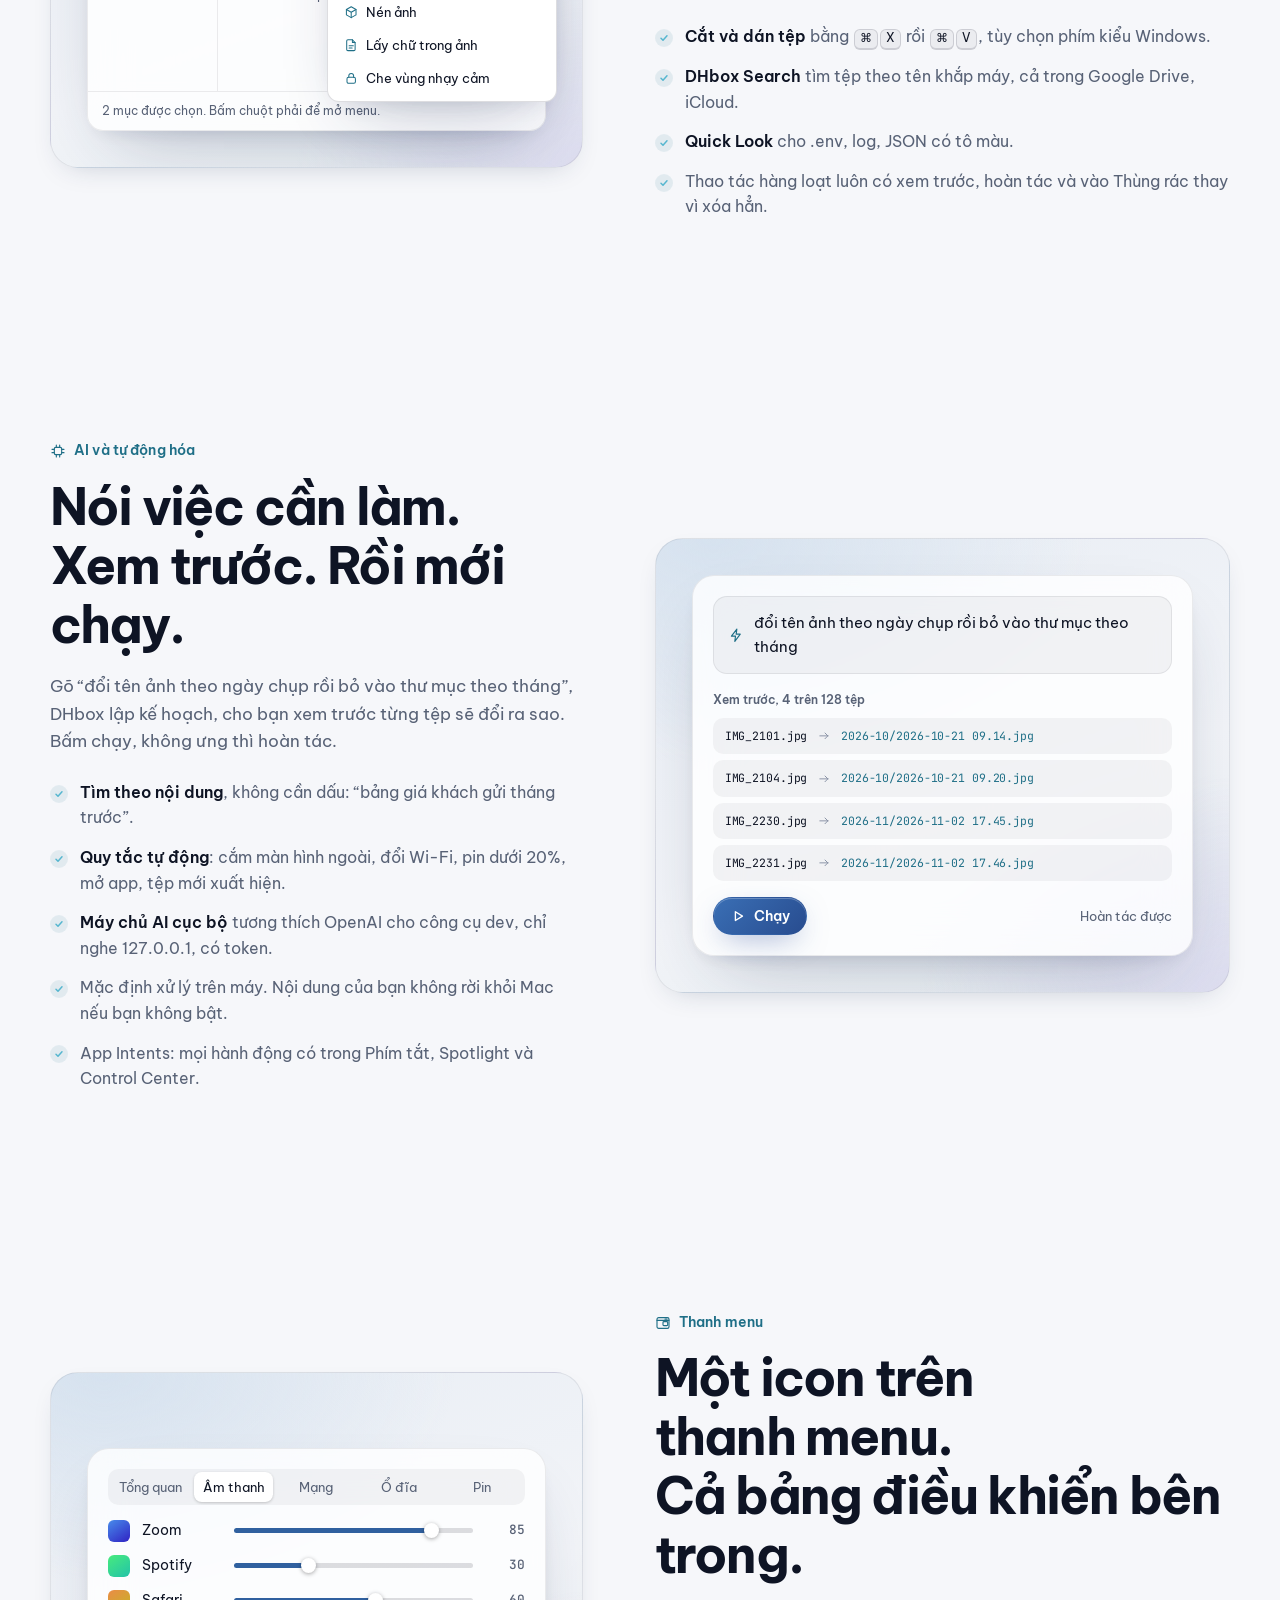
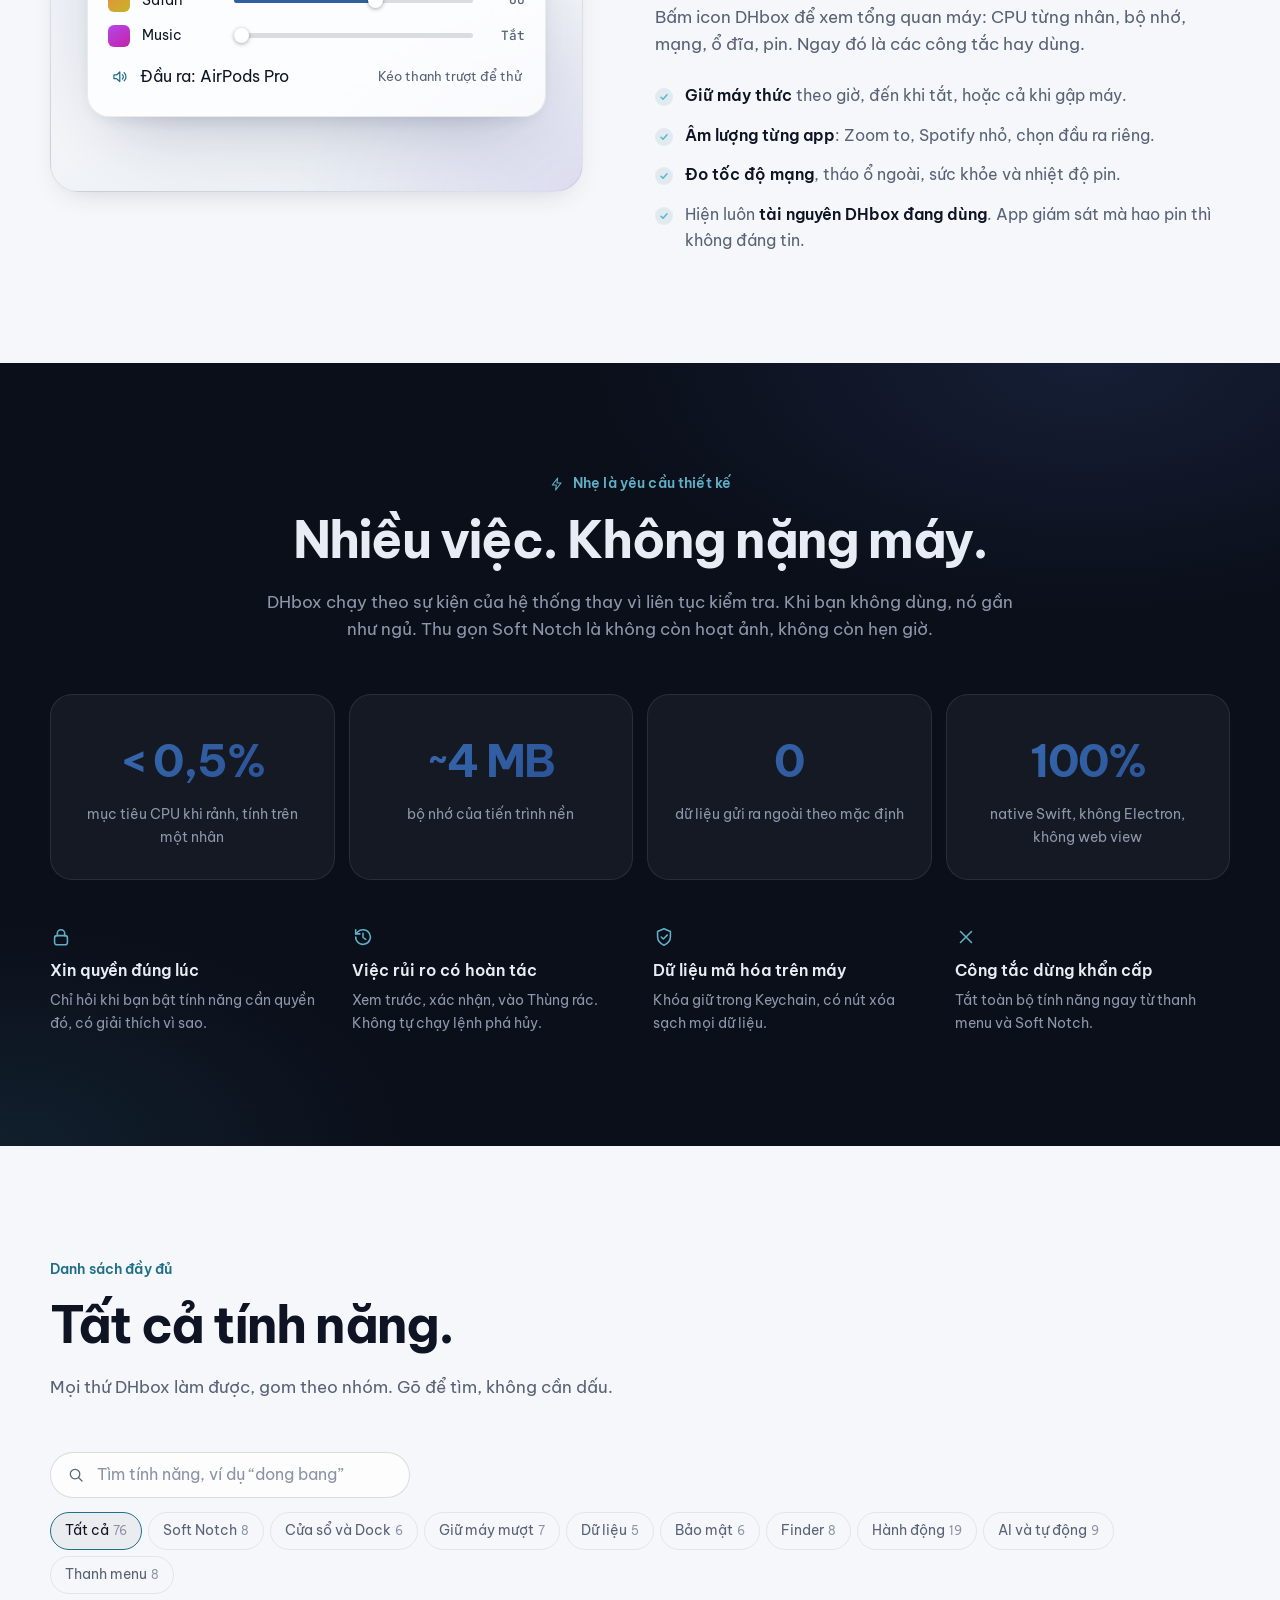
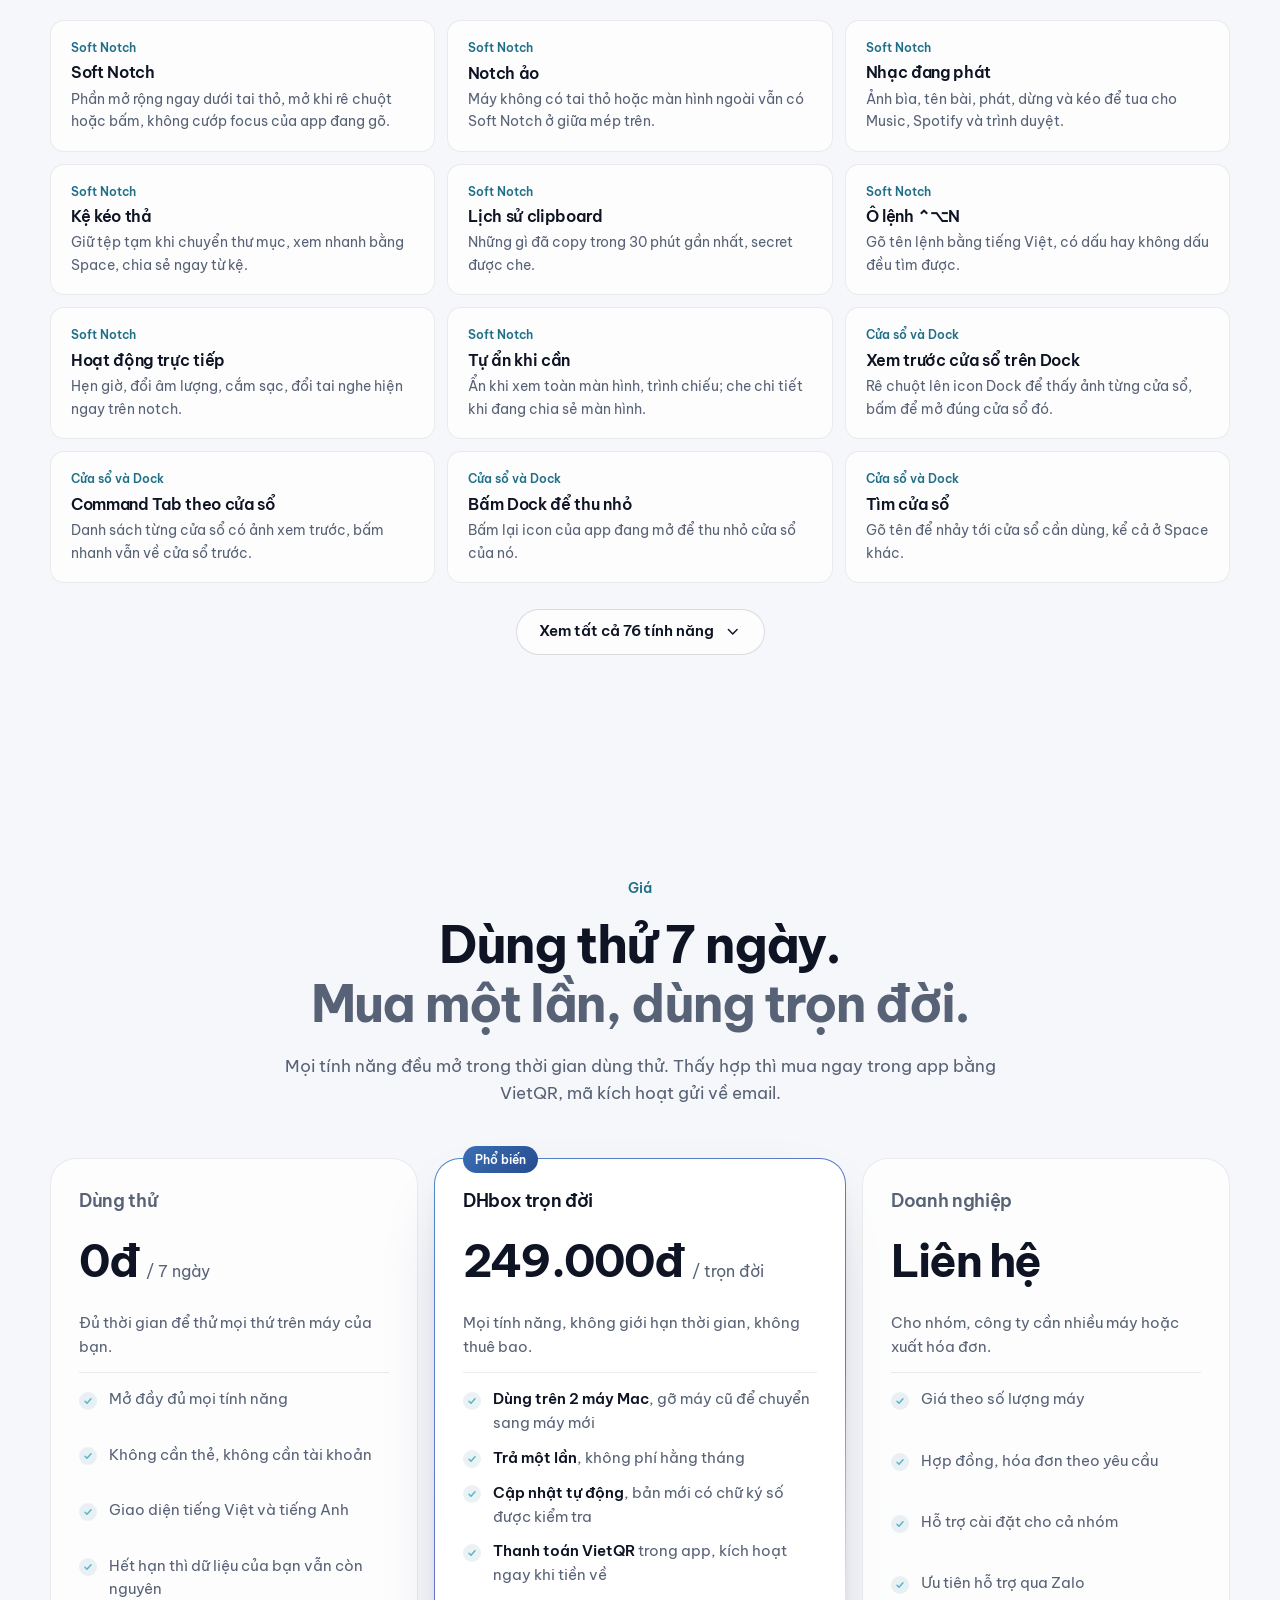
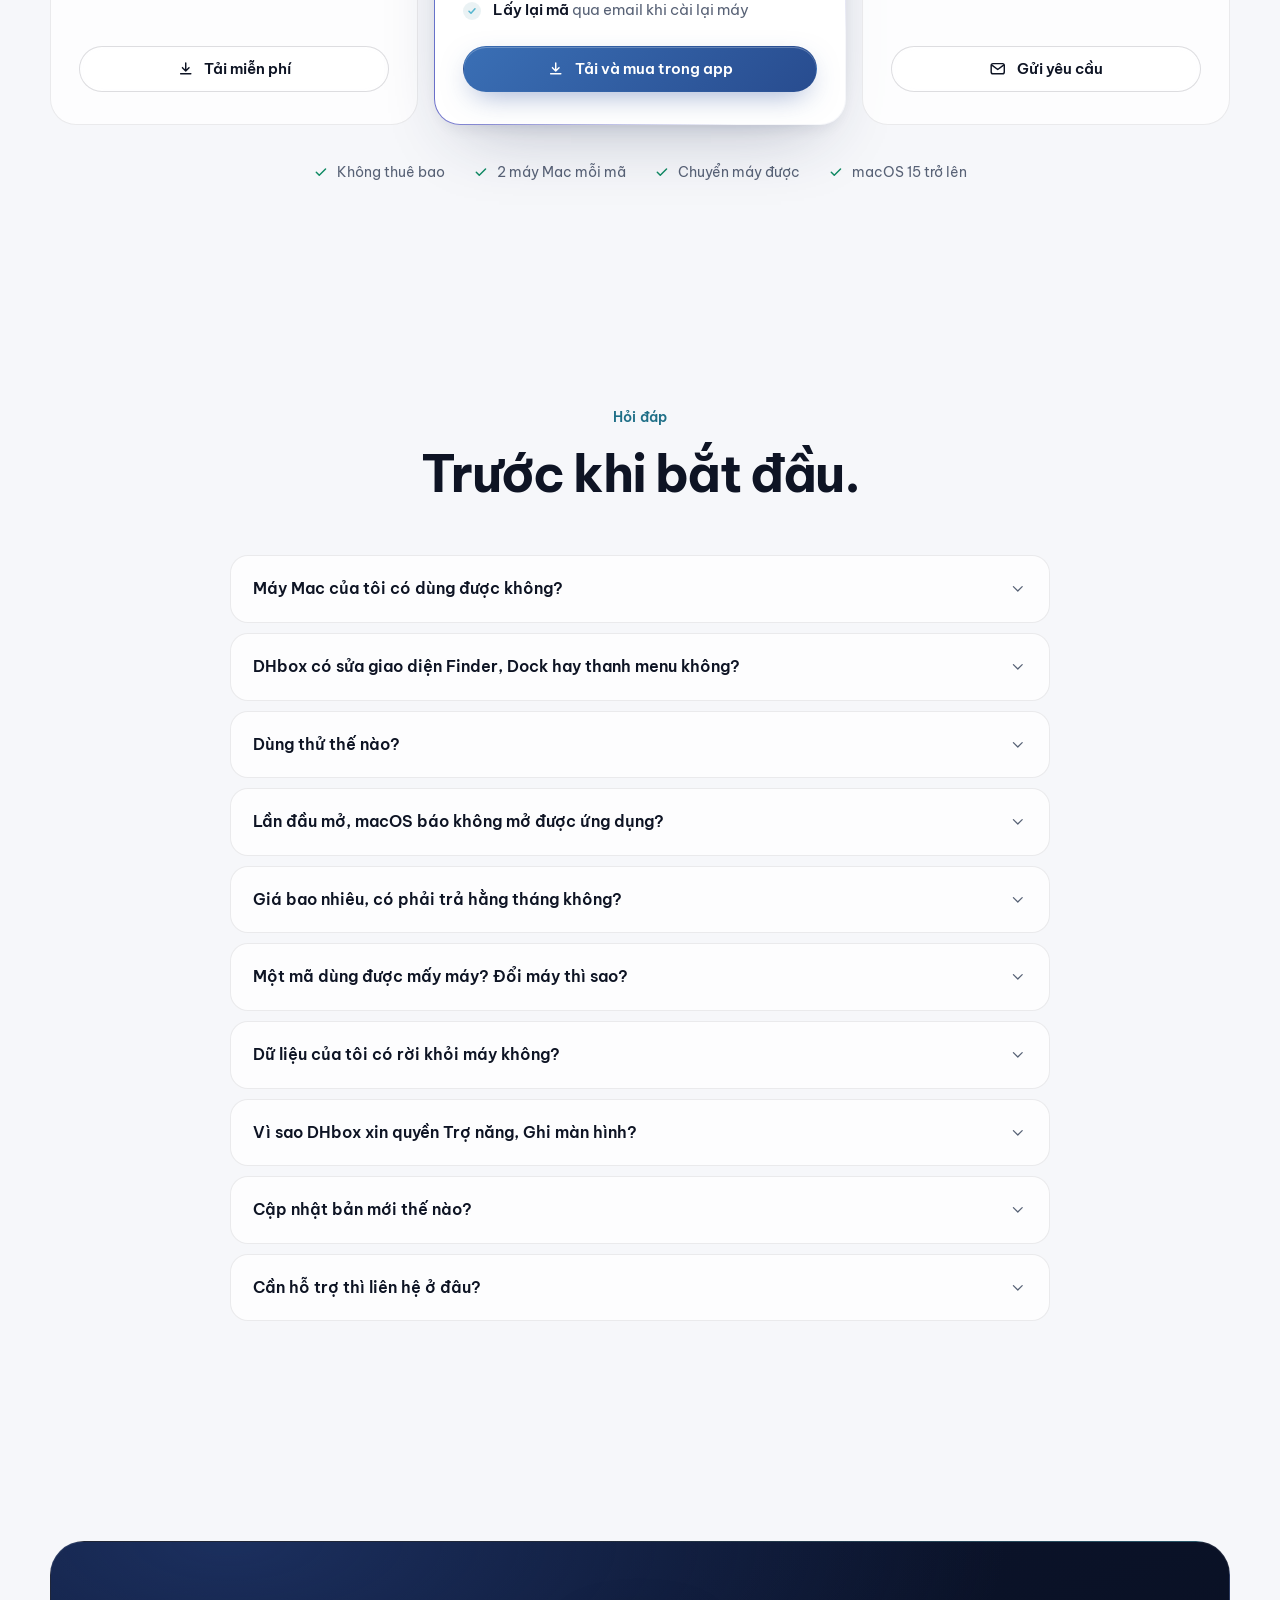
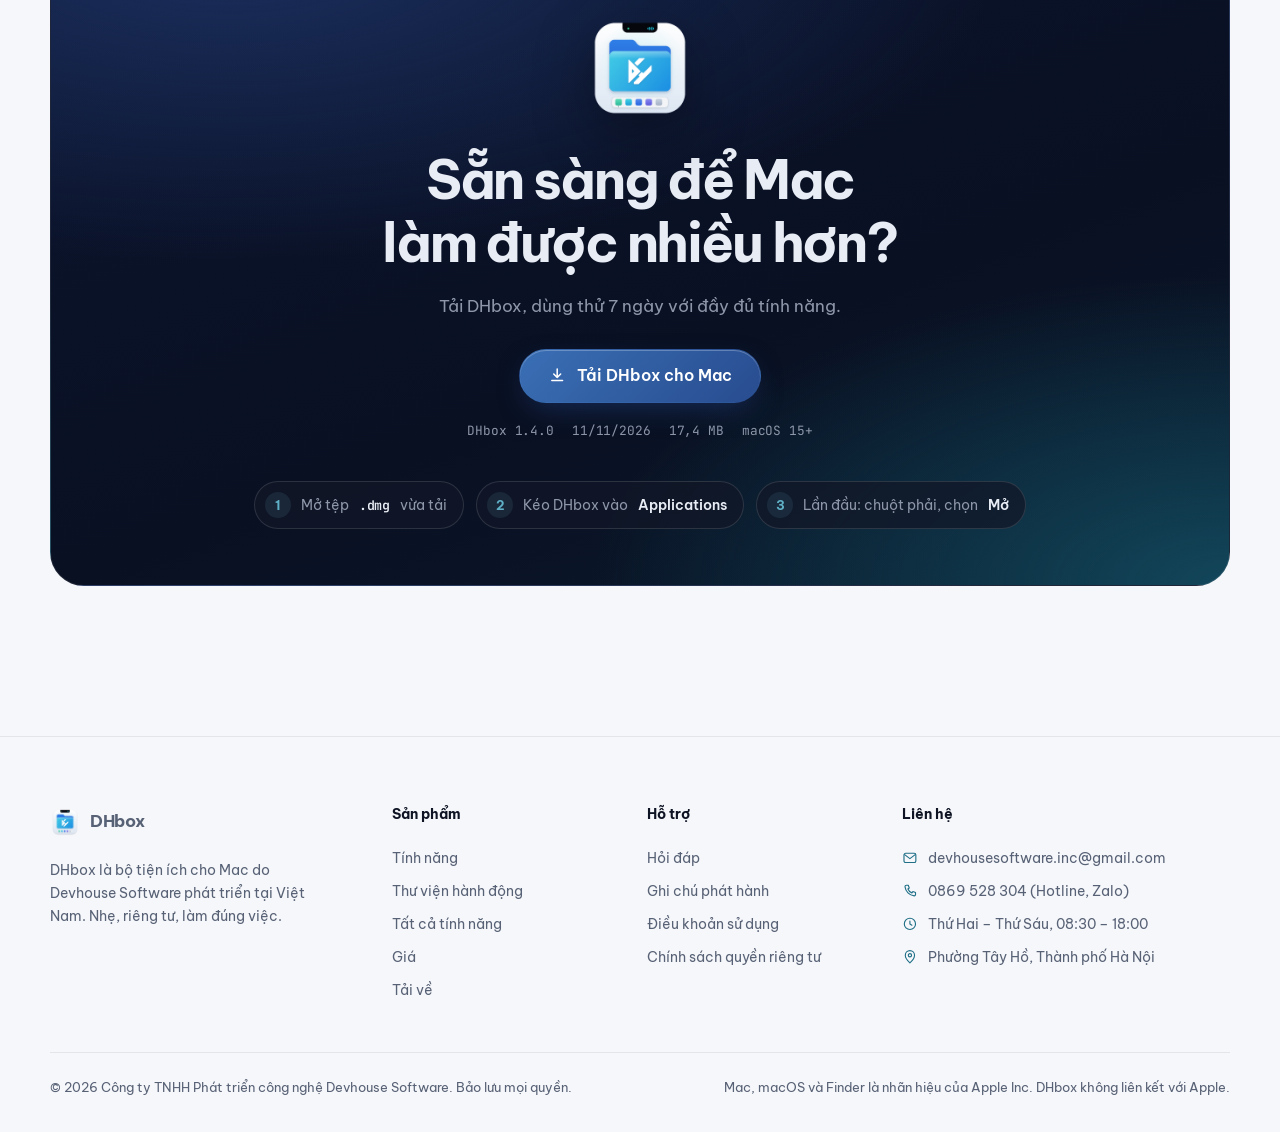
==== commit eea55418: "Add Dockerfile, nginx config and docker-compose for dhbox.devhouse.vn Co-Authored-By: Claude Sonnet " ====
--- a/index.html
+++ b/index.html
@@ -6,10 +6,12 @@
   <title>DHbox — Mọi thứ macOS còn thiếu, gói gọn trong một chiếc hộp</title>
   <meta name="description" content="DHbox là app tiện ích cho Mac chạy trên thanh menu: Soft Notch, xem trước cửa sổ, Hộp đen chẩn đoán máy chậm, tua lại tệp, cảnh báo secret, thư viện hành động và AI chạy ngay trên máy. Dùng thử 7 ngày, mua một lần dùng trọn đời.">
   <meta name="theme-color" content="#F6F7FA">
+  <link rel="canonical" href="https://dhbox.devhouse.vn/">
   <meta property="og:type" content="website">
+  <meta property="og:url" content="https://dhbox.devhouse.vn/">
   <meta property="og:title" content="DHbox — Mọi thứ macOS còn thiếu, gói gọn trong một chiếc hộp">
   <meta property="og:description" content="Hơn 60 công cụ cho Mac, nhẹ CPU, xử lý trên máy. Dùng thử 7 ngày, mua một lần dùng trọn đời.">
-  <meta property="og:image" content="assets/img/og-icon.png">
+  <meta property="og:image" content="https://dhbox.devhouse.vn/assets/img/og-icon.png">
   <link rel="icon" type="image/png" href="assets/img/favicon.png">
   <link rel="apple-touch-icon" href="assets/img/dhbox-icon-256.png">
   <link rel="preconnect" href="https://api.github.com" crossorigin>
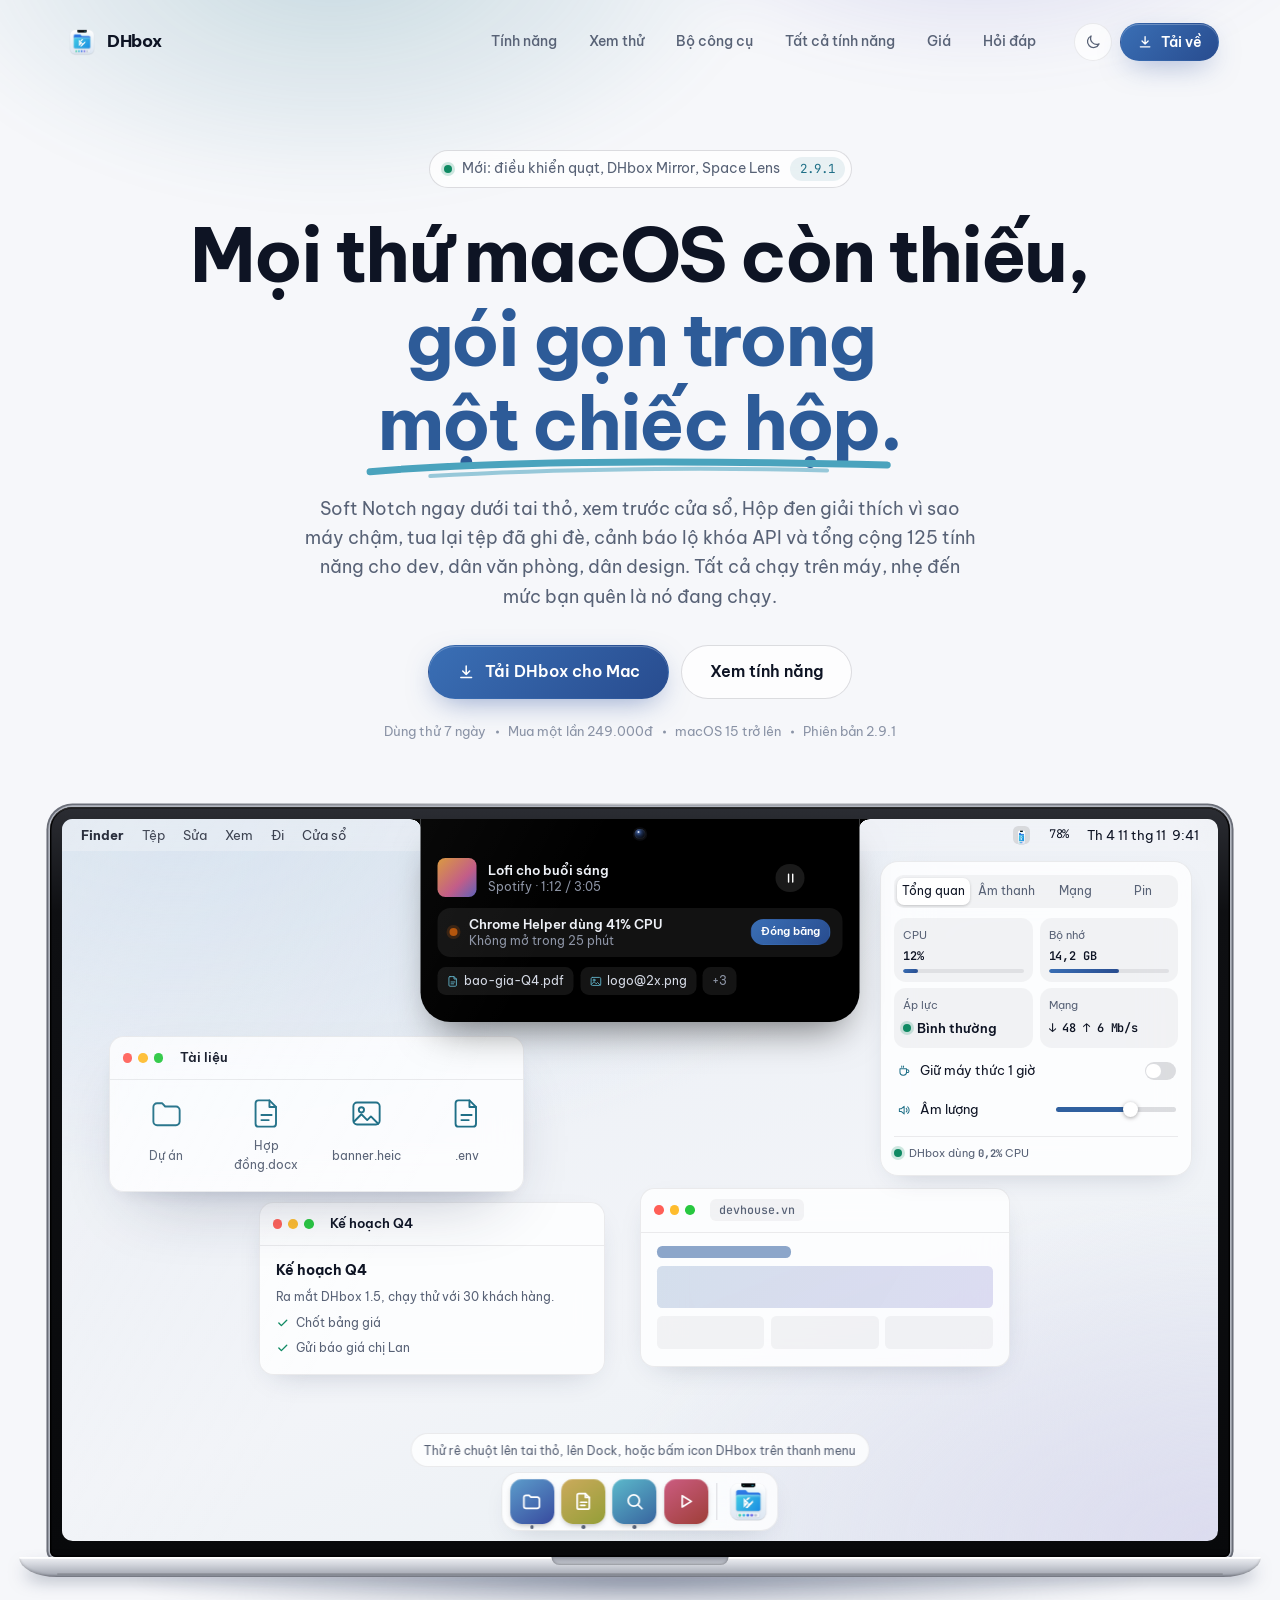
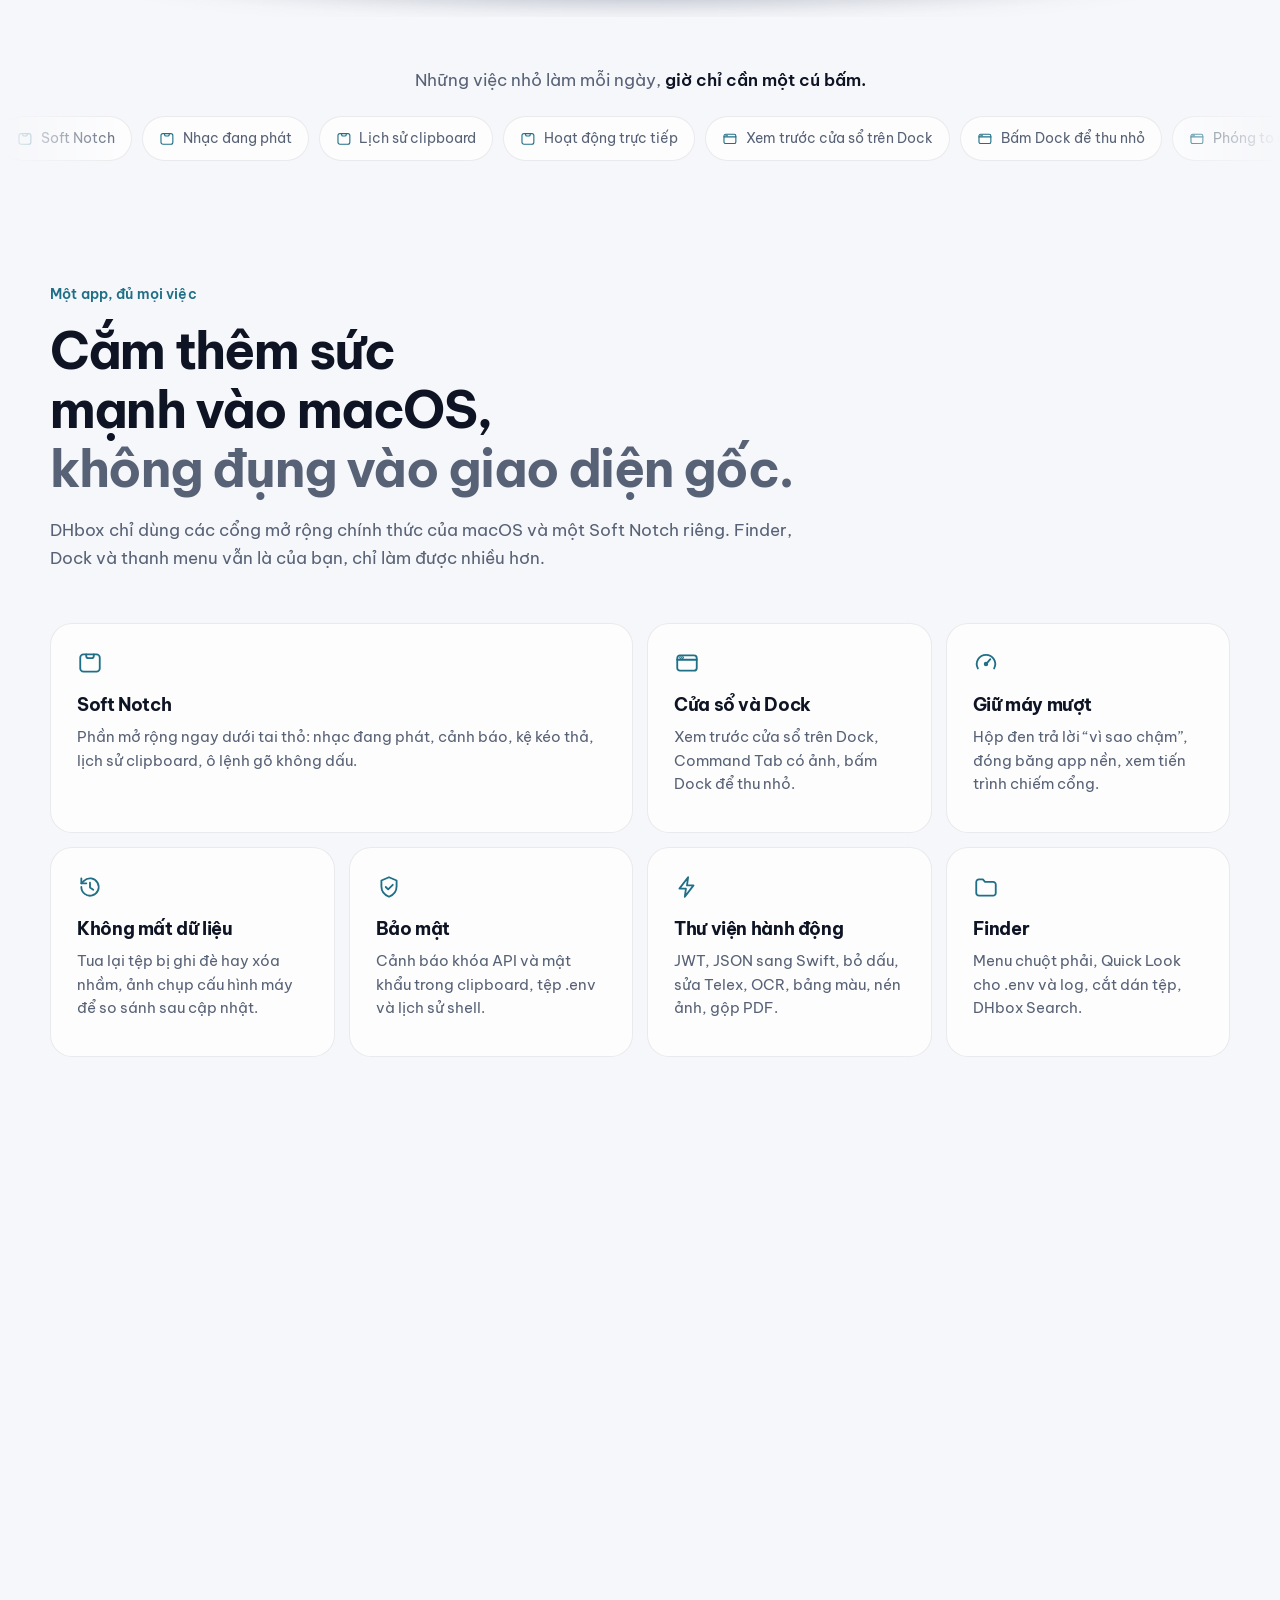
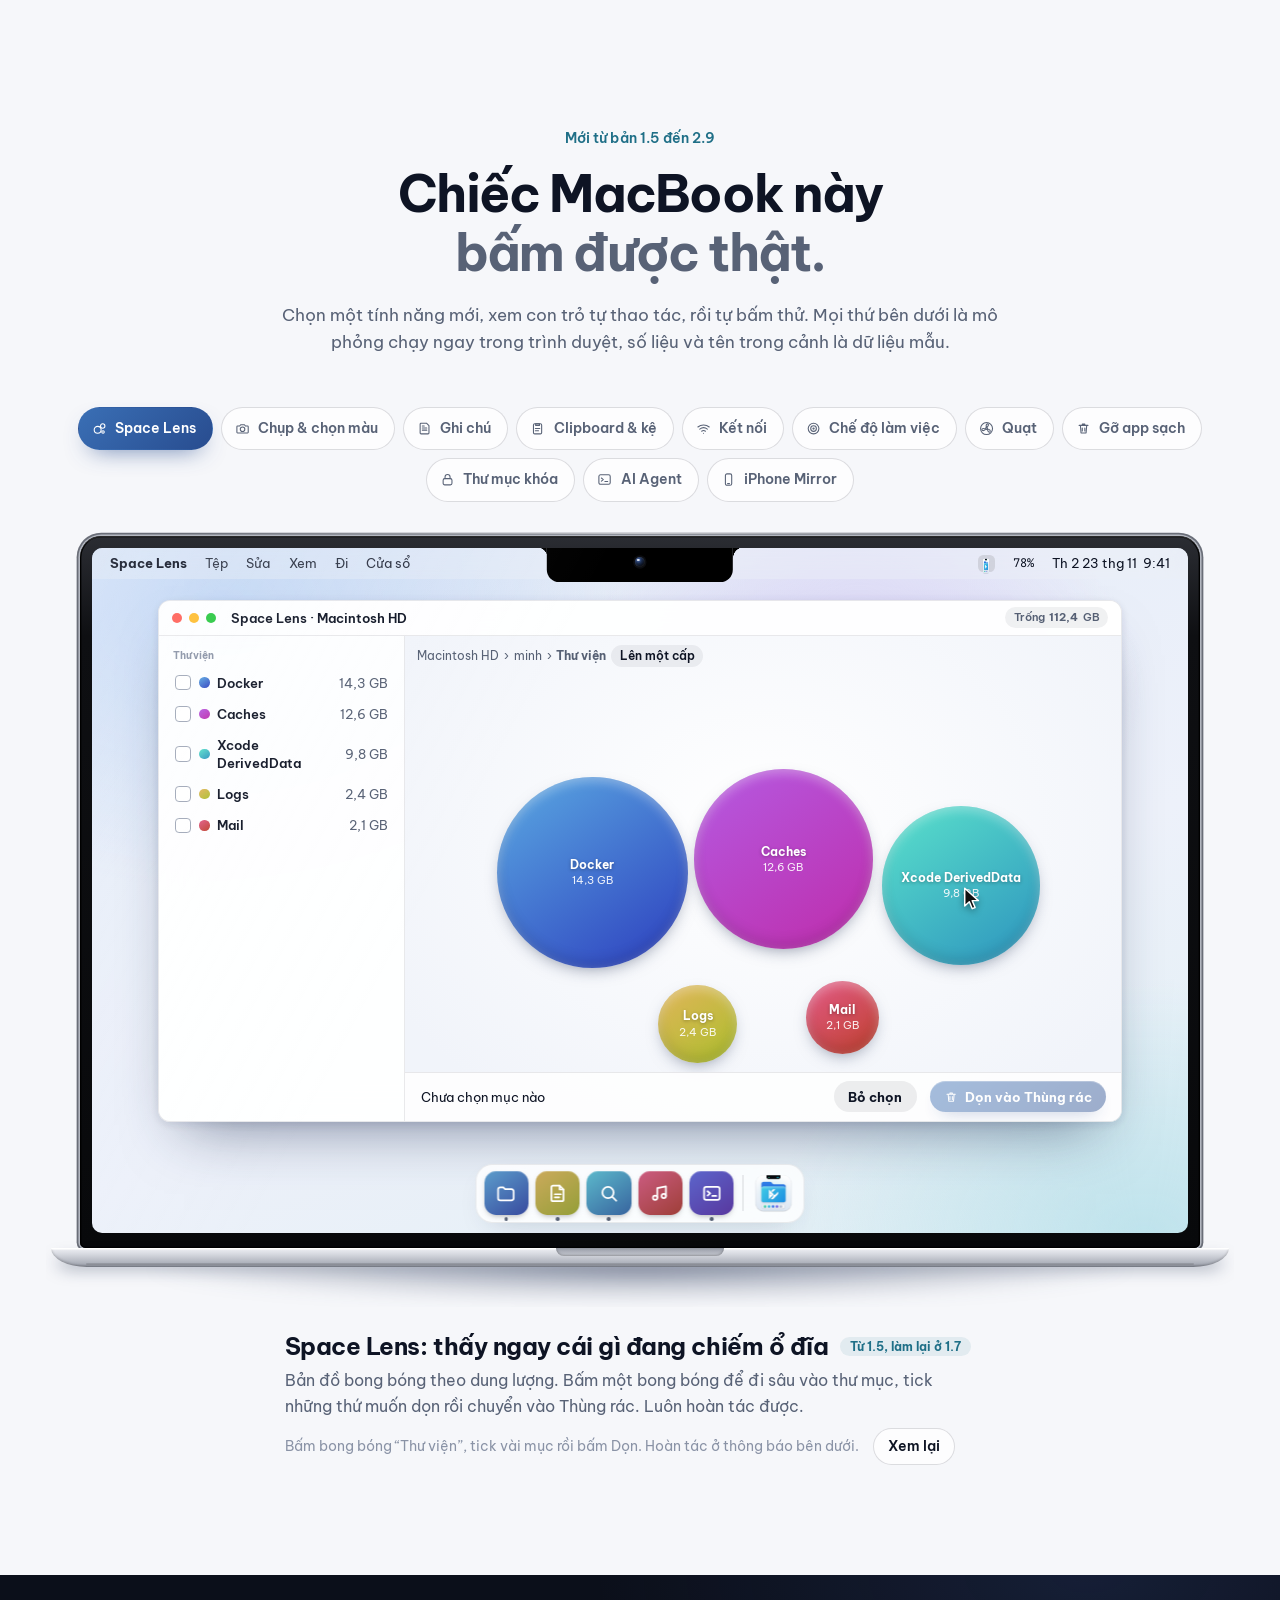
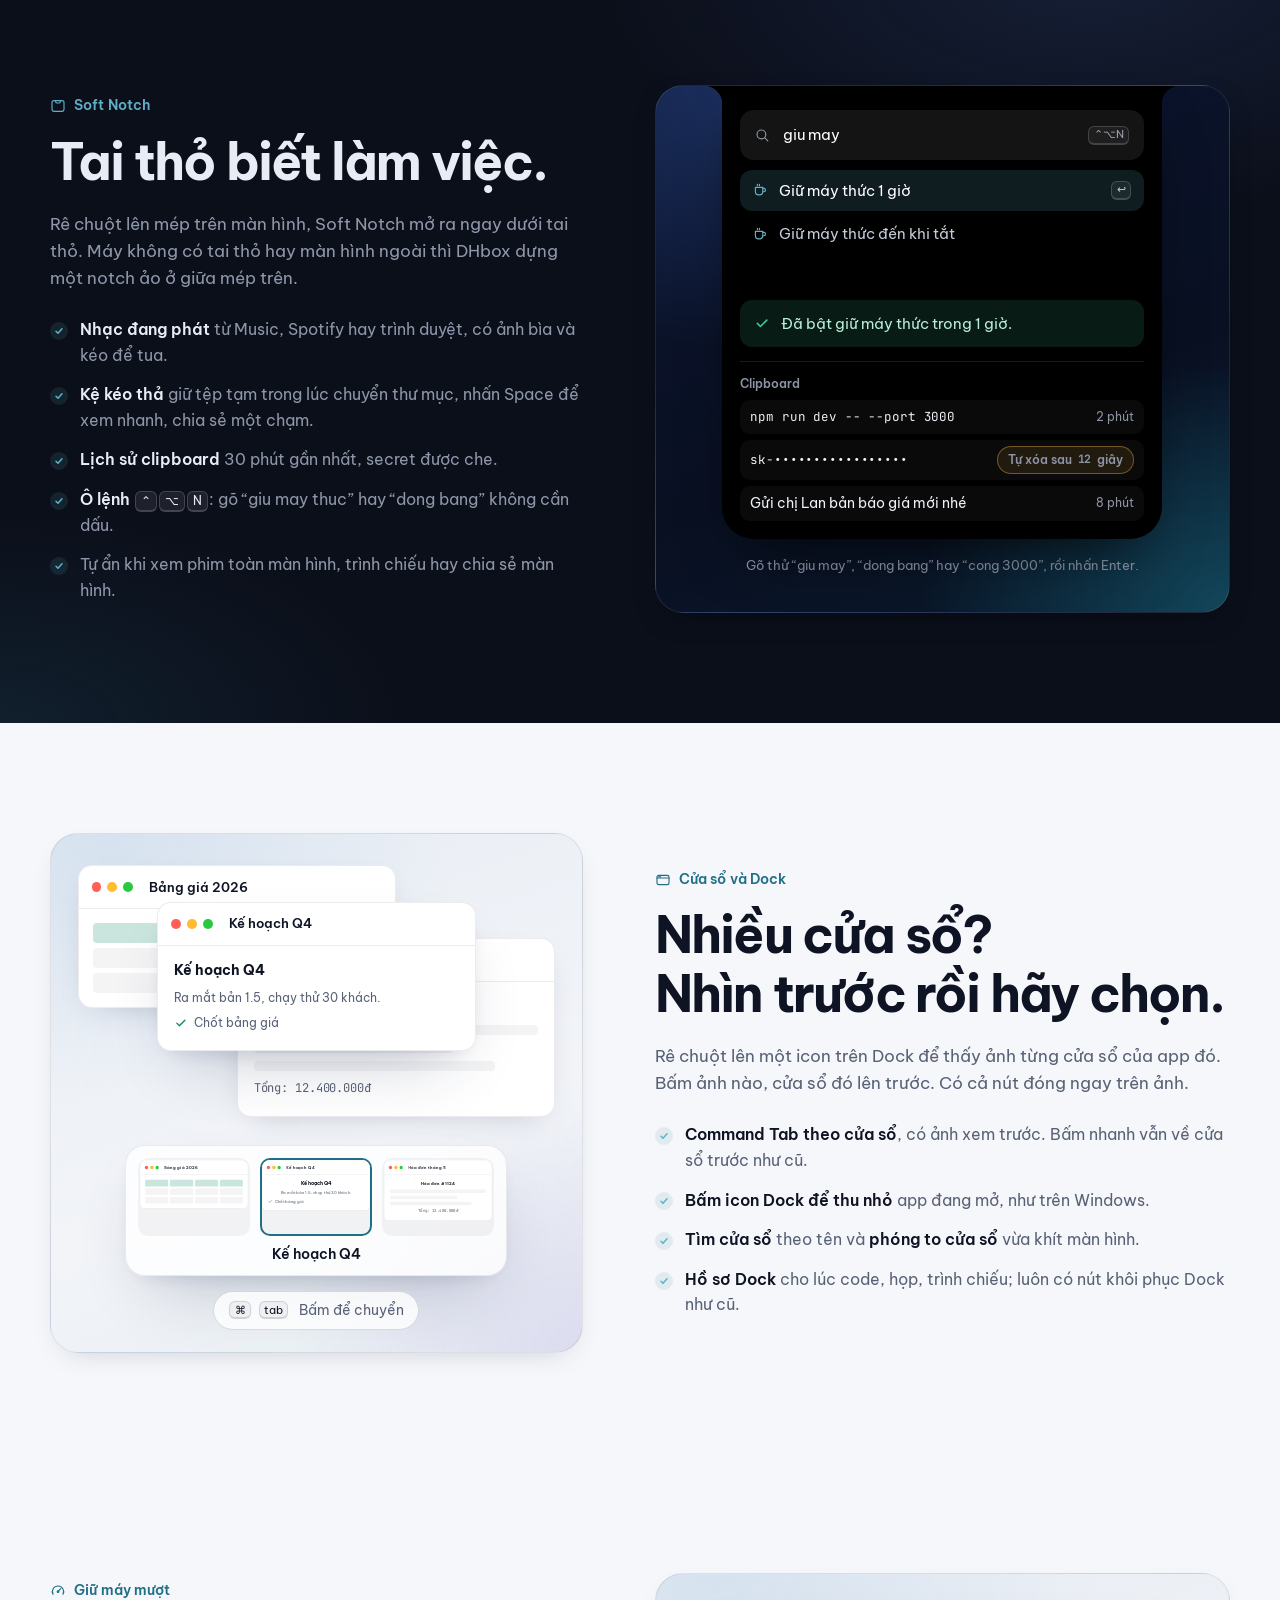
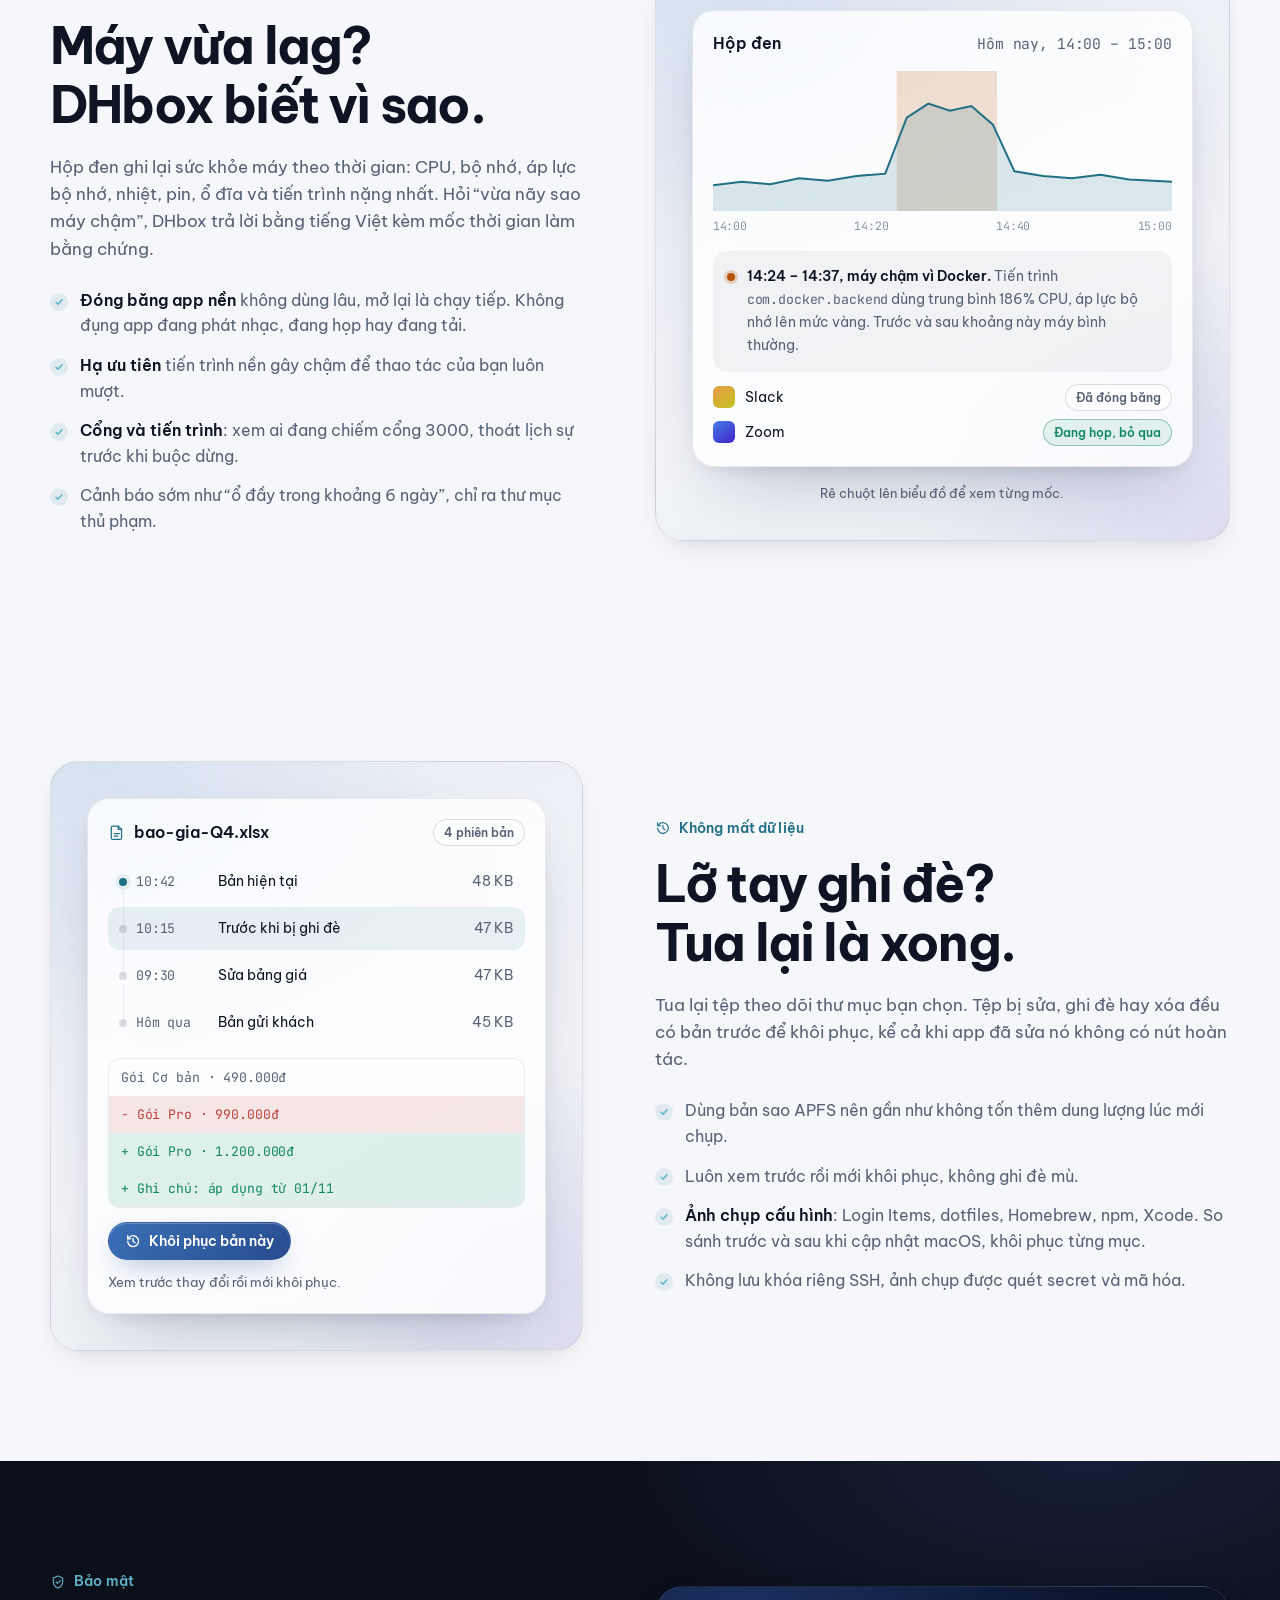
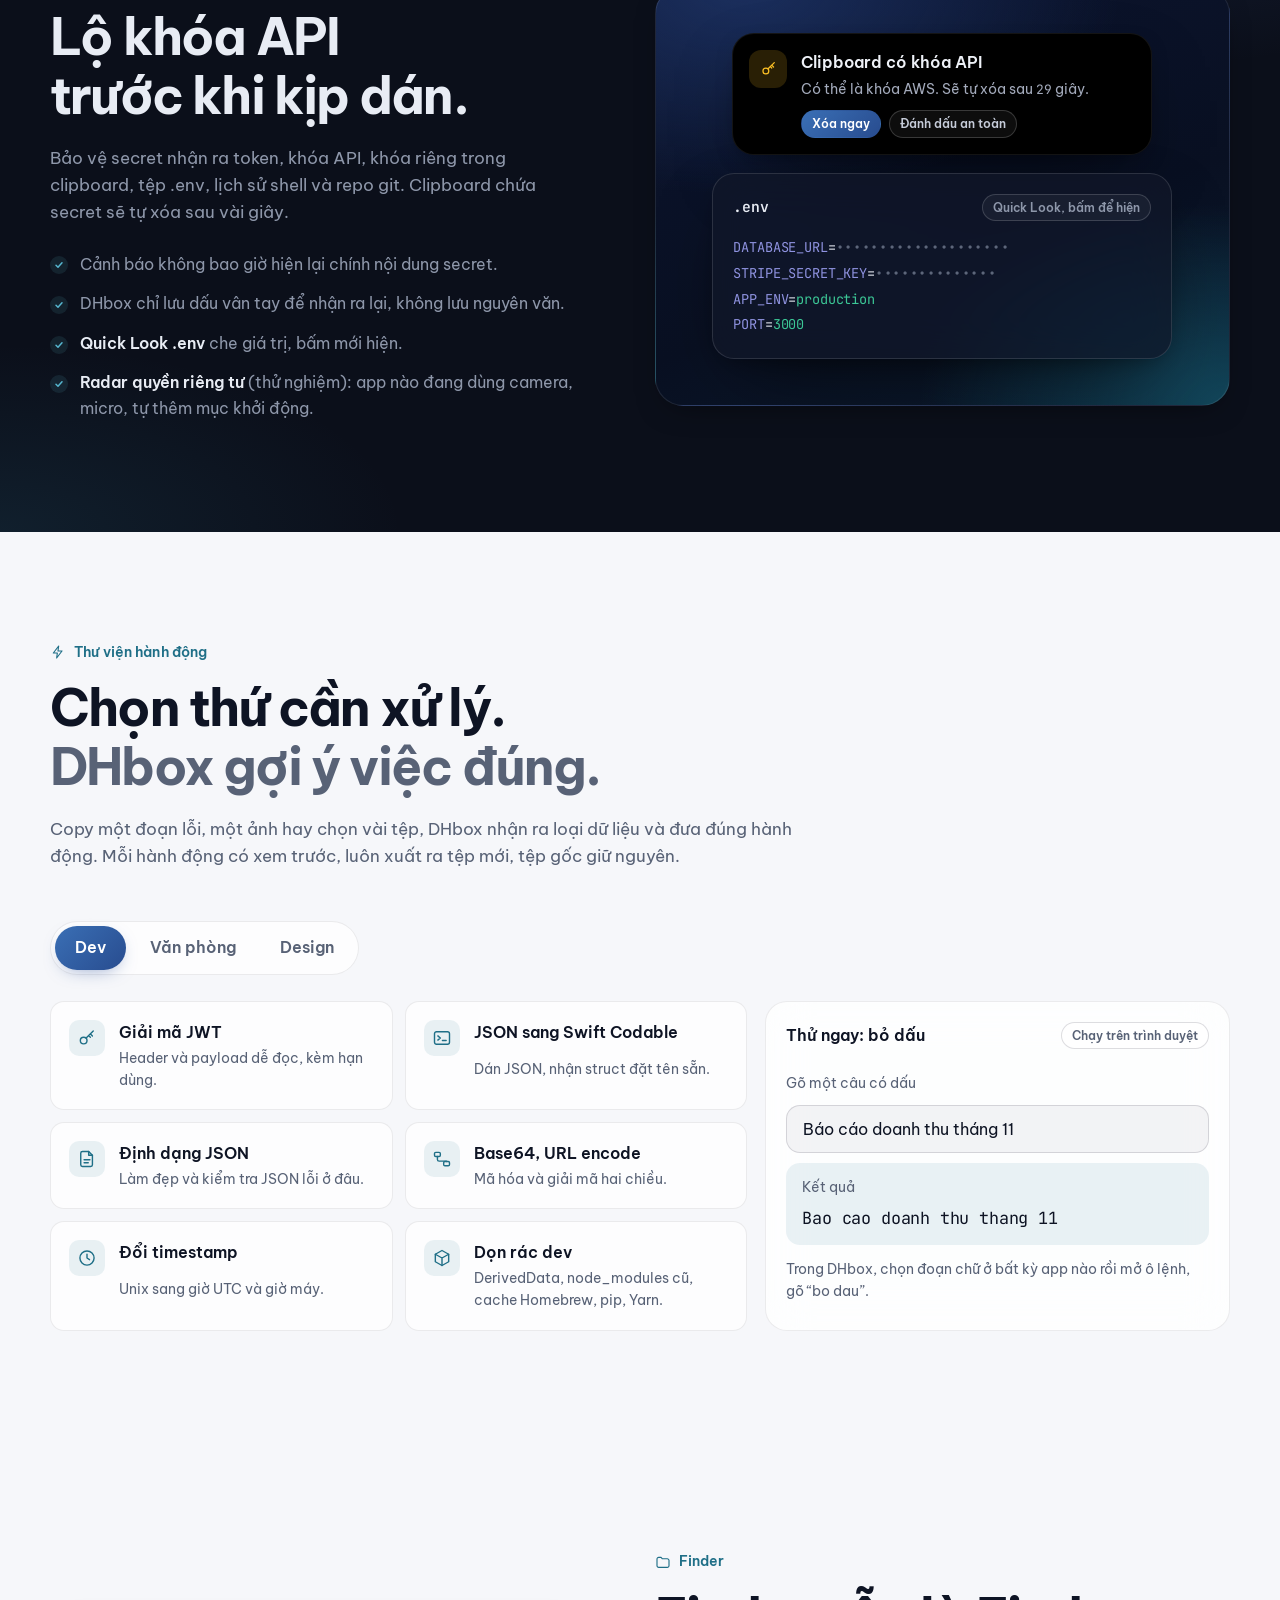
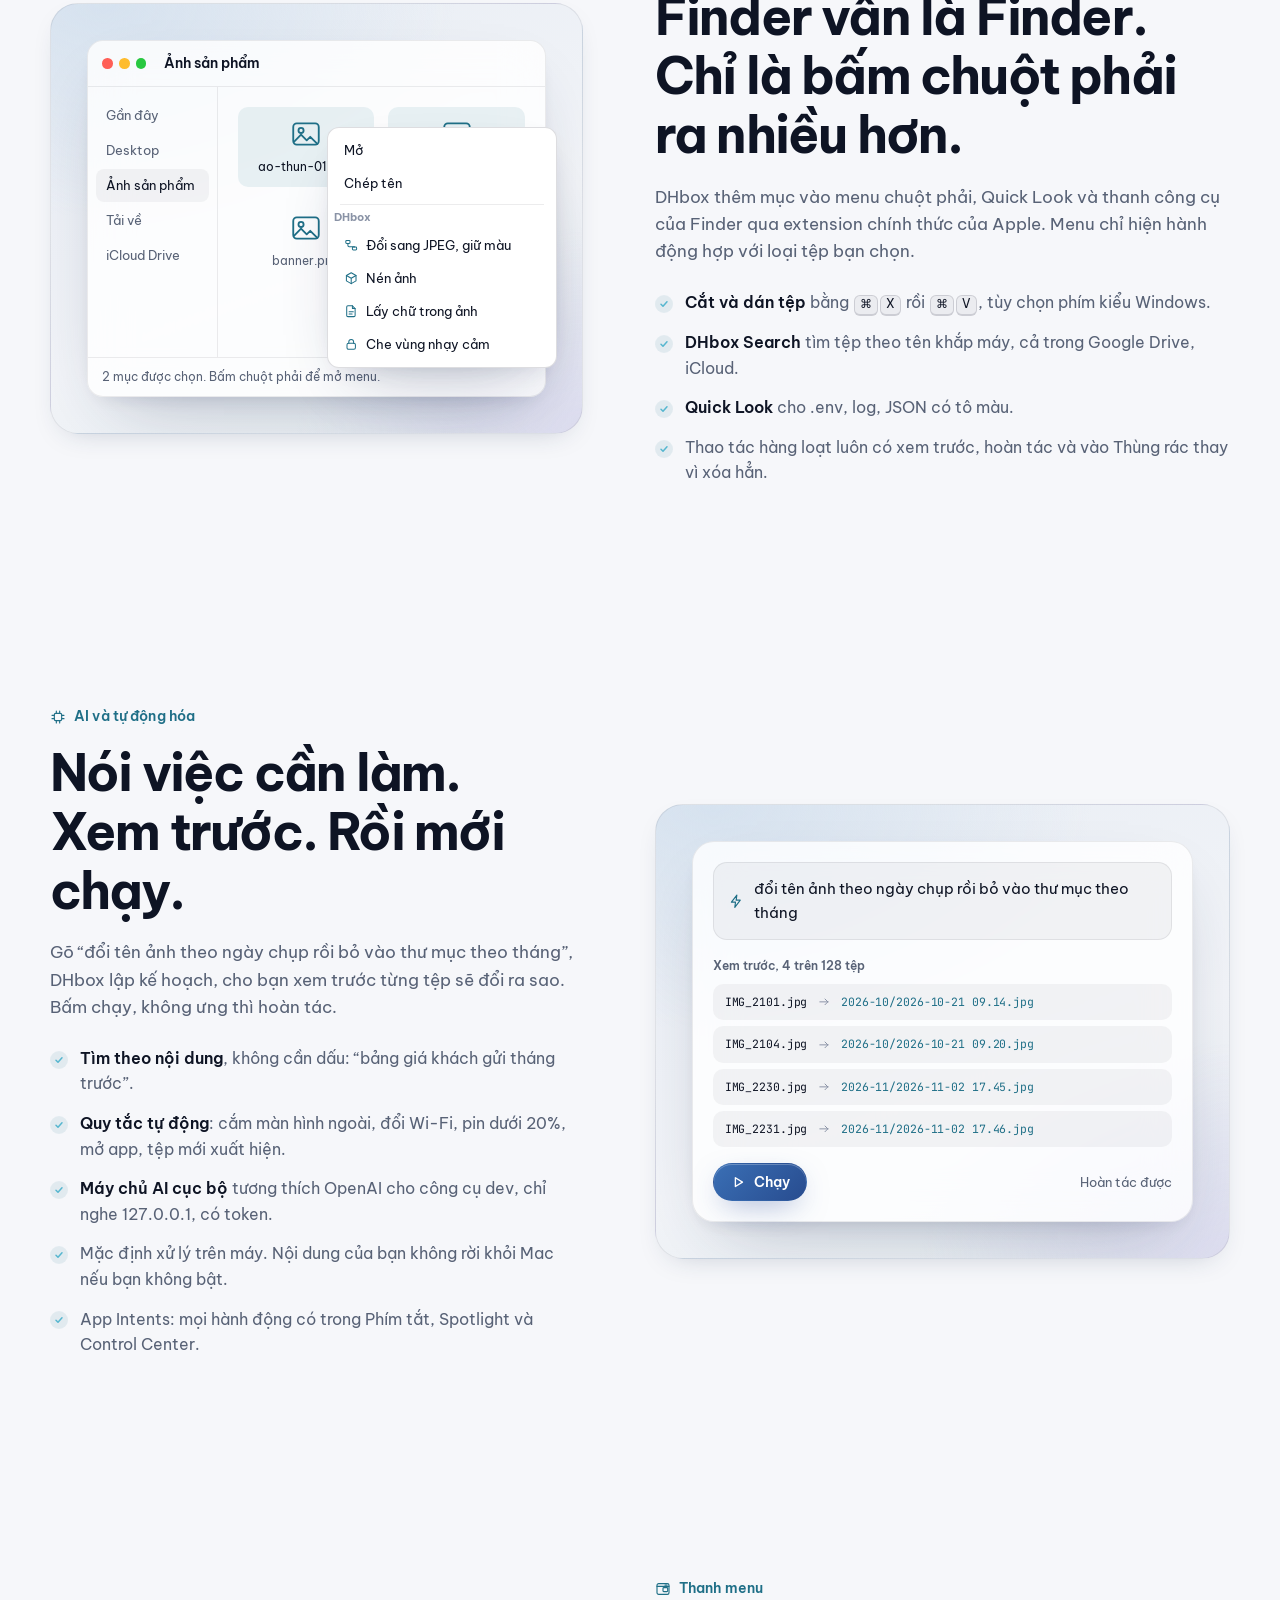
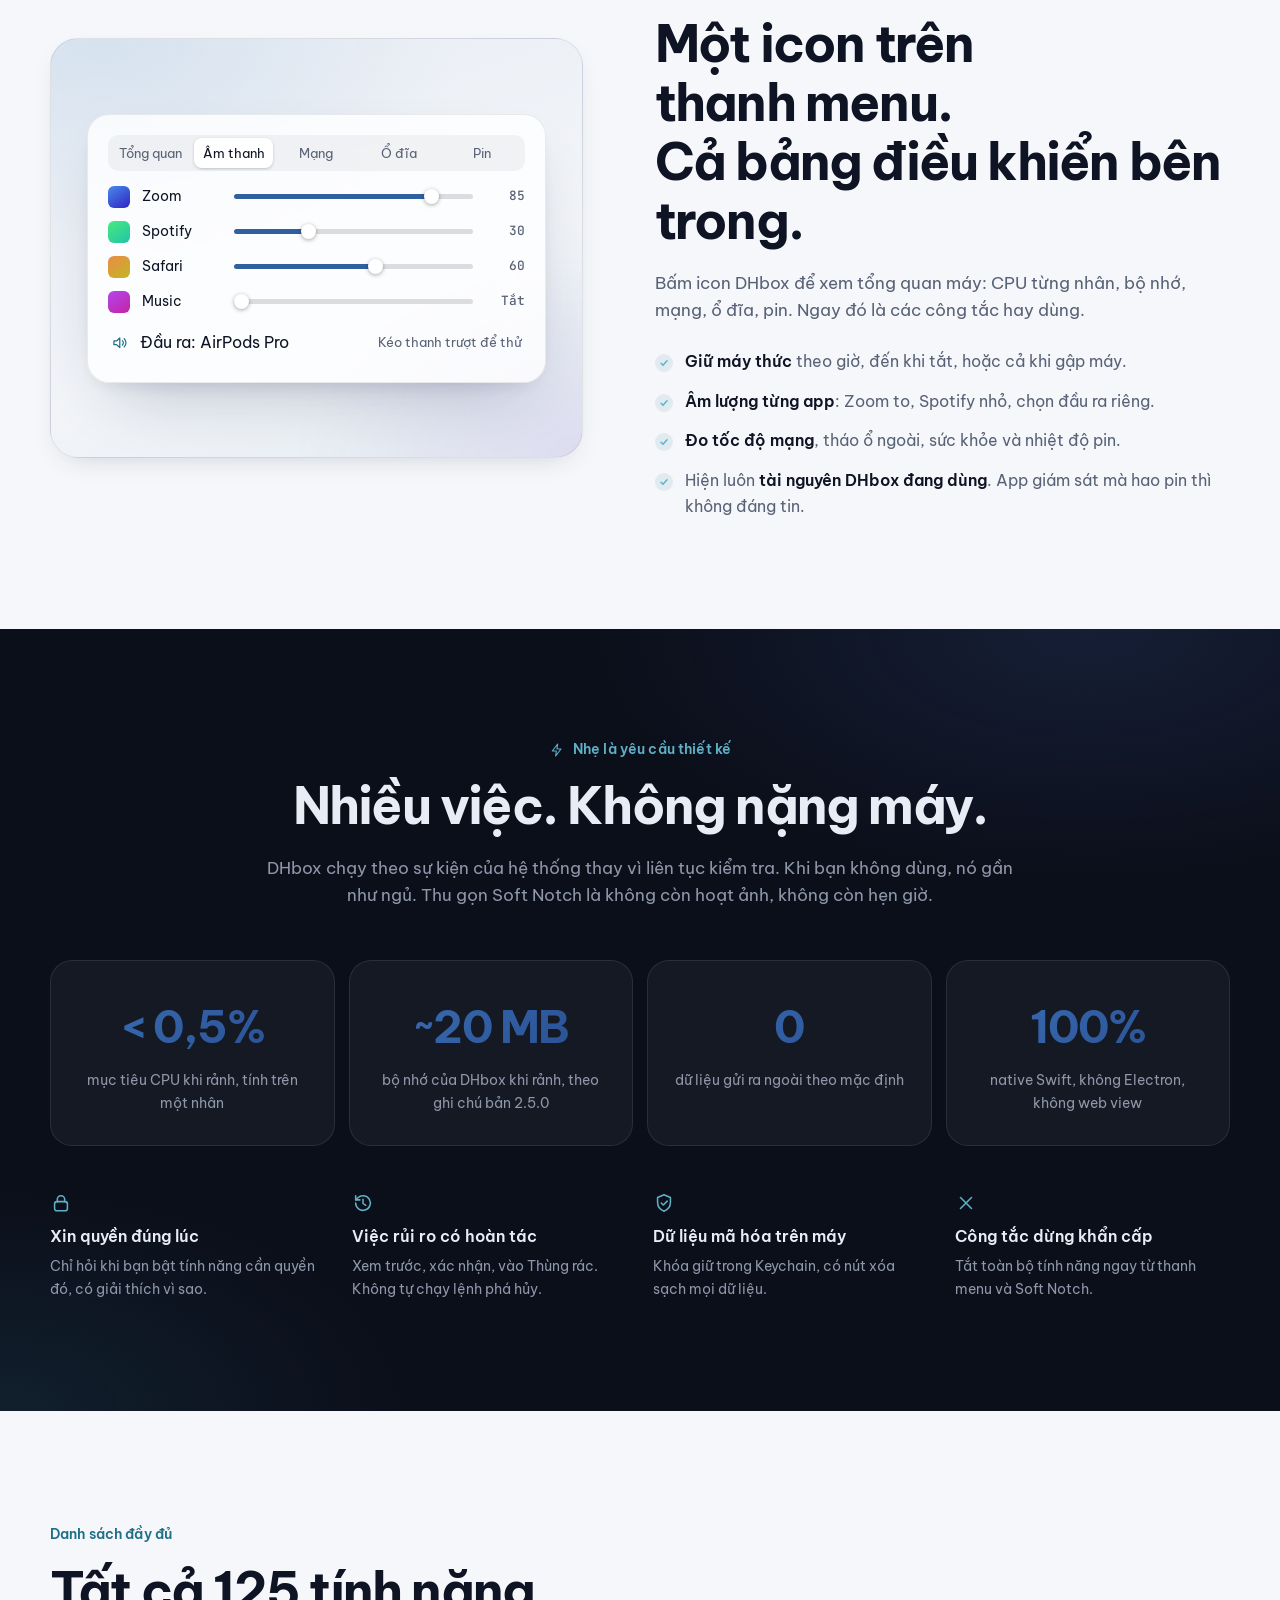
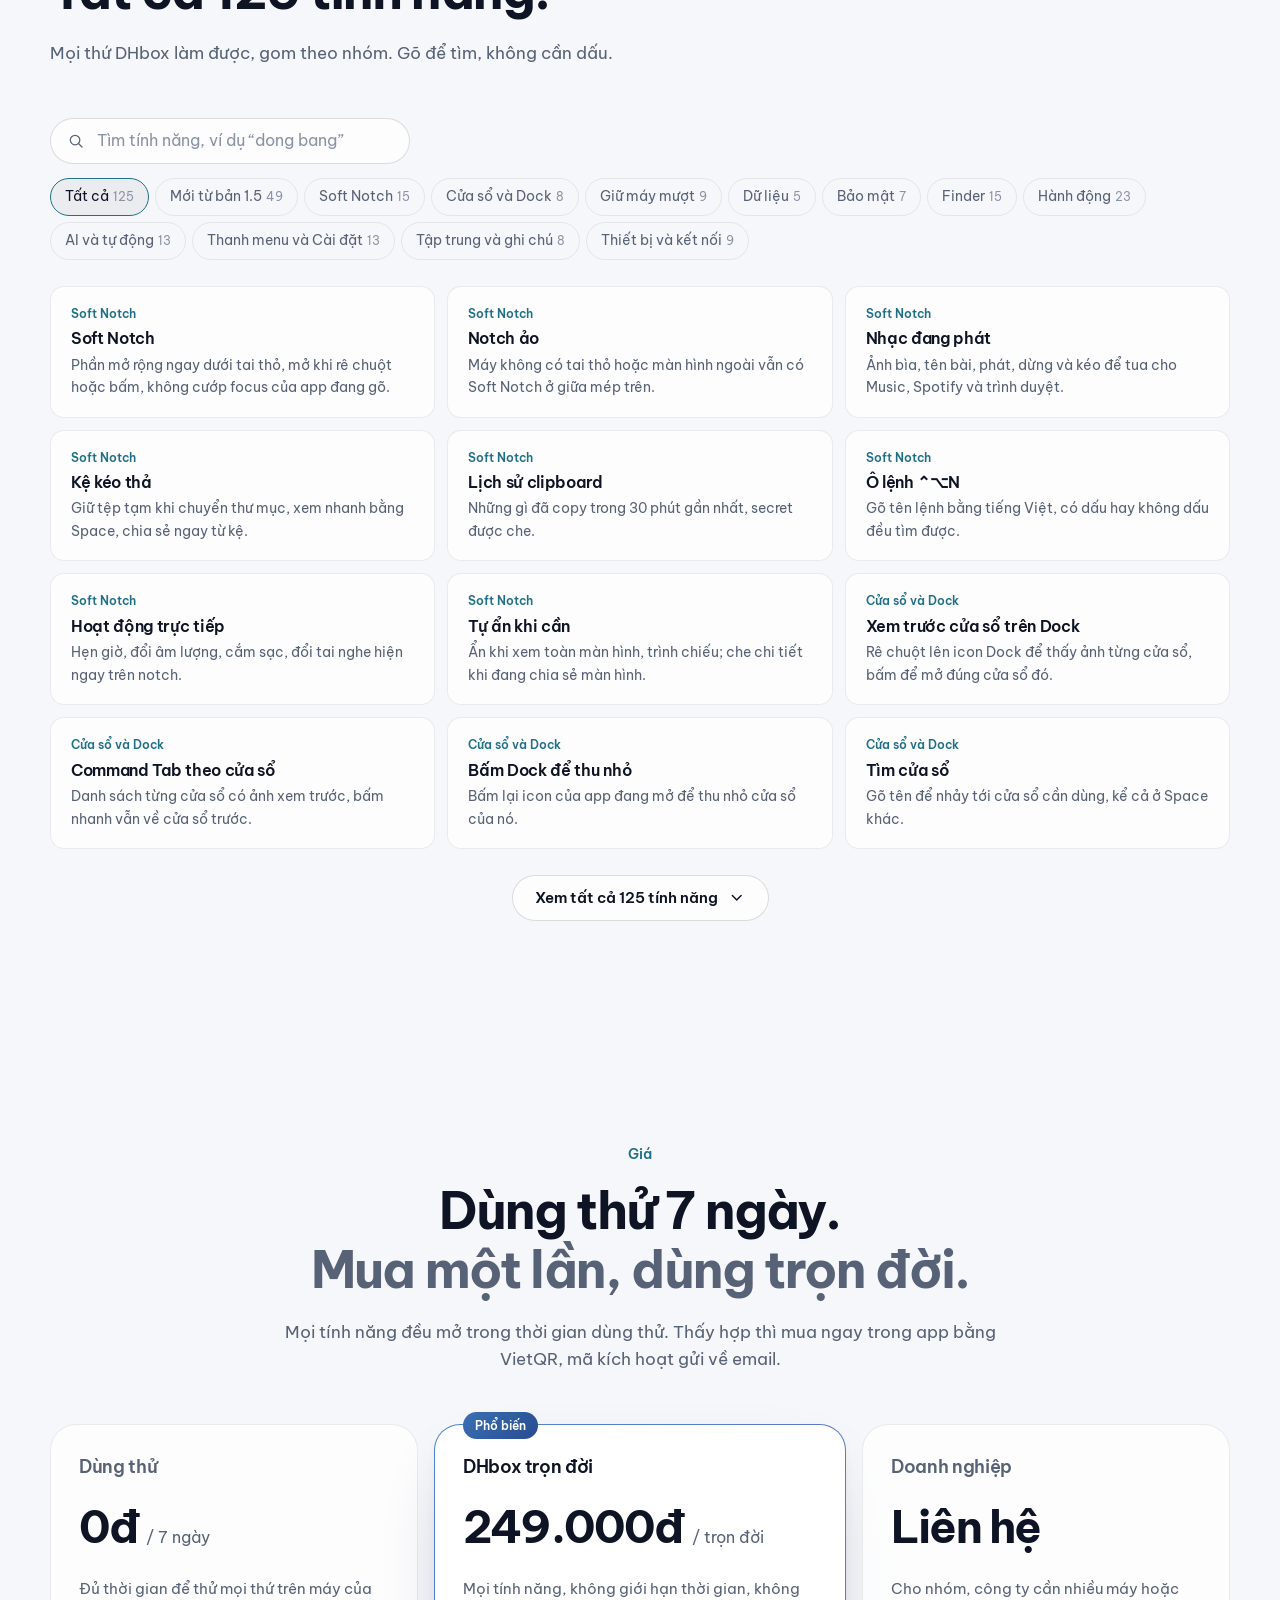
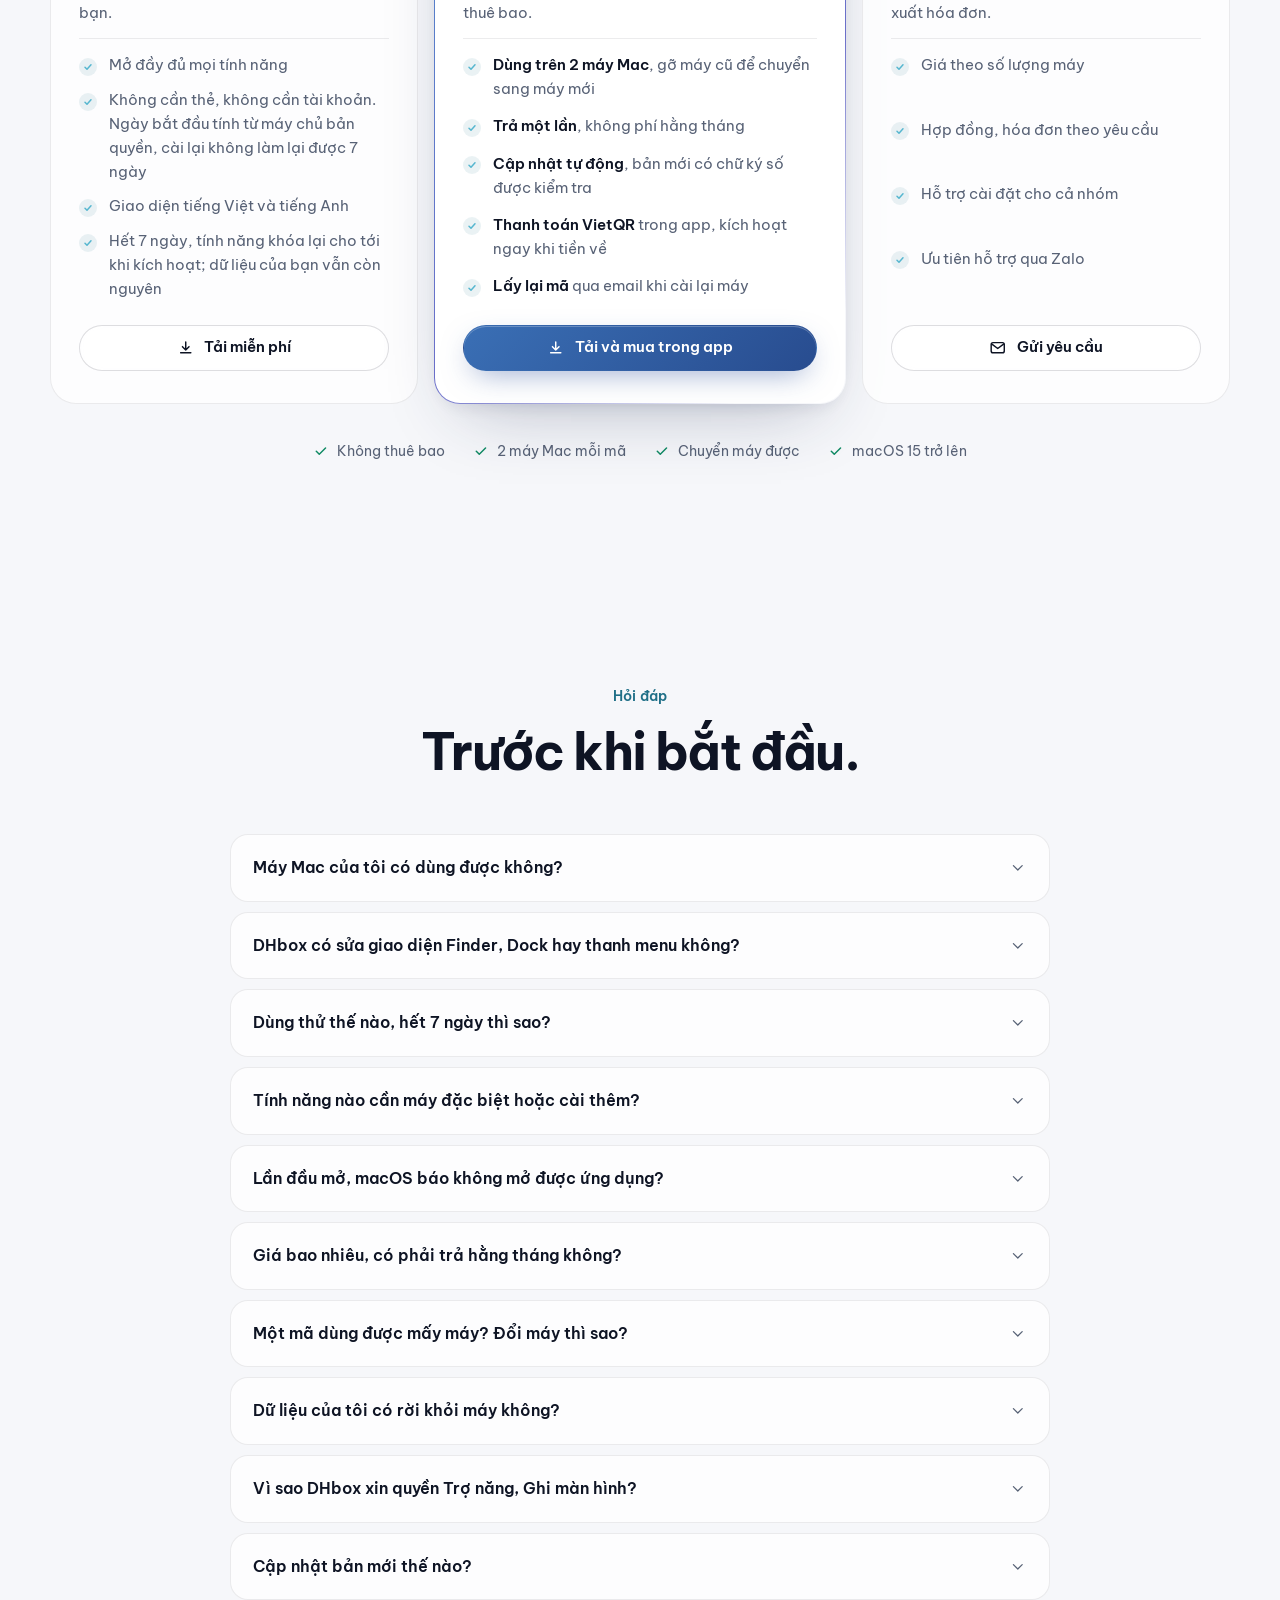
==== commit f0fc1491: "Update site for DHbox 2.9.1: 125 features, drawn MacBook, interactive showroom - MacBook drawn in CS" ====
--- a/index.html
+++ b/index.html
@@ -10,7 +10,7 @@
   <meta property="og:type" content="website">
   <meta property="og:url" content="https://dhbox.devhouse.vn/">
   <meta property="og:title" content="DHbox — Mọi thứ macOS còn thiếu, gói gọn trong một chiếc hộp">
-  <meta property="og:description" content="Hơn 60 công cụ cho Mac, nhẹ CPU, xử lý trên máy. Dùng thử 7 ngày, mua một lần dùng trọn đời.">
+  <meta property="og:description" content="125 tính năng cho Mac, nhẹ CPU, xử lý trên máy. Dùng thử 7 ngày, mua một lần dùng trọn đời.">
   <meta property="og:image" content="https://dhbox.devhouse.vn/assets/img/og-icon.png">
   <link rel="icon" type="image/png" href="assets/img/favicon.png">
   <link rel="apple-touch-icon" href="assets/img/dhbox-icon-256.png">
@@ -19,6 +19,7 @@
   <link rel="preconnect" href="https://fonts.gstatic.com" crossorigin>
   <link href="https://fonts.googleapis.com/css2?family=Be+Vietnam+Pro:wght@400;500;600;700&family=JetBrains+Mono:wght@400;500&display=swap" rel="stylesheet">
   <link rel="stylesheet" href="assets/css/style.css">
+  <link rel="stylesheet" href="assets/css/showroom.css">
   <script>
     try { var t = localStorage.getItem('dhbox-theme'); if (t) document.documentElement.dataset.theme = t; } catch (e) {}
   </script>
@@ -62,6 +63,29 @@
       <symbol id="i-dock" viewBox="0 0 24 24"><rect x="2.5" y="15" width="19" height="5.5" rx="2"/><rect x="5" y="16.7" width="2.2" height="2.2" rx=".6"/><rect x="9" y="16.7" width="2.2" height="2.2" rx=".6"/><rect x="13" y="16.7" width="2.2" height="2.2" rx=".6"/><rect x="7" y="4" width="10" height="7.5" rx="1.5"/></symbol>
       <symbol id="i-speaker" viewBox="0 0 24 24"><path d="M4 9.5h3.5L12 5.5v13l-4.5-4H4z"/><path d="M15.5 9a4 4 0 0 1 0 6M18 6.5a7.5 7.5 0 0 1 0 11"/></symbol>
       <symbol id="i-cup" viewBox="0 0 24 24"><path d="M5 8h11v6a5 5 0 0 1-5 5h-1a5 5 0 0 1-5-5z"/><path d="M16 9.5h1.5a2.5 2.5 0 0 1 0 5H16M8 3.5v2M11 3.5v2"/></symbol>
+    
+      <symbol id="i-bubbles" viewBox="0 0 24 24"><circle cx="9" cy="14" r="5.5"/><circle cx="17" cy="8" r="3.5"/><circle cx="17.5" cy="17.5" r="2"/></symbol>
+      <symbol id="i-cam" viewBox="0 0 24 24"><path d="M4 8h3.5l1.5-2h6l1.5 2H20a1 1 0 0 1 1 1v9a1 1 0 0 1-1 1H4a1 1 0 0 1-1-1V9a1 1 0 0 1 1-1z"/><circle cx="12" cy="13" r="3.6"/></symbol>
+      <symbol id="i-note" viewBox="0 0 24 24"><path d="M6 3.5h9l4 4V19a1.5 1.5 0 0 1-1.5 1.5h-11A1.5 1.5 0 0 1 5 19V5a1.5 1.5 0 0 1 1-1.5z"/><path d="M8.5 11h7M8.5 14.5h7M8.5 8h3"/></symbol>
+      <symbol id="i-clip" viewBox="0 0 24 24"><rect x="5.5" y="4.5" width="13" height="16" rx="2"/><path d="M9 4.5h6V7H9z"/><path d="M8.5 12h7M8.5 15.5h5"/></symbol>
+      <symbol id="i-wifi" viewBox="0 0 24 24"><path d="M3 9.5a14 14 0 0 1 18 0M6 13a9.5 9.5 0 0 1 12 0M9 16.3a5 5 0 0 1 6 0M12 19.5h.01"/></symbol>
+      <symbol id="i-fan" viewBox="0 0 24 24"><circle cx="12" cy="12" r="9.5"/><circle cx="12" cy="12" r="1.5"/><path d="M12 10.5c-1.2-3.2-.8-5.5 1.6-5.9 2 .3 2.2 2.6-1.6 5.9z"/><path transform="rotate(120 12 12)" d="M12 10.5c-1.2-3.2-.8-5.5 1.6-5.9 2 .3 2.2 2.6-1.6 5.9z"/><path transform="rotate(240 12 12)" d="M12 10.5c-1.2-3.2-.8-5.5 1.6-5.9 2 .3 2.2 2.6-1.6 5.9z"/></symbol>
+      <symbol id="i-focus" viewBox="0 0 24 24"><circle cx="12" cy="12" r="8.5"/><circle cx="12" cy="12" r="4.5"/><circle cx="12" cy="12" r="1"/></symbol>
+      <symbol id="i-trash" viewBox="0 0 24 24"><path d="M5 7h14M10 7V5h4v2M7 7l1 12h8l1-12M10 11v5M14 11v5"/></symbol>
+      <symbol id="i-iphone" viewBox="0 0 24 24"><rect x="7" y="3" width="10" height="18" rx="2.5"/><path d="M10.5 18.5h3"/></symbol>
+      <symbol id="i-house" viewBox="0 0 24 24"><path d="M4 11.5 12 5l8 6.5V19a1 1 0 0 1-1 1h-4v-5h-6v5H5a1 1 0 0 1-1-1z"/></symbol>
+      <symbol id="i-music" viewBox="0 0 24 24"><path d="M9 17V6l10-2v11"/><circle cx="6.5" cy="17" r="2.5"/><circle cx="16.5" cy="15" r="2.5"/></symbol>
+      <symbol id="i-qr" viewBox="0 0 24 24"><rect x="4" y="4" width="6" height="6" rx="1"/><rect x="14" y="4" width="6" height="6" rx="1"/><rect x="4" y="14" width="6" height="6" rx="1"/><path d="M14 14h2v2h-2zM18 14h2v2M14 18h2M18 18h2v2h-2z"/></symbol>
+      <symbol id="i-airdrop" viewBox="0 0 24 24"><circle cx="12" cy="13" r="1.6"/><path d="M8.5 9.5a5 5 0 0 1 7 0M6 7a8.5 8.5 0 0 1 12 0M7.7 17.5a6 6 0 1 1 8.6 0"/></symbol>
+      <symbol id="i-translate" viewBox="0 0 24 24"><path d="M4 6h8M8 4v2M6 6c0 3 2.5 5.5 5.5 6.5M10 6c0 3-2.5 5.5-5.5 6.5"/><path d="m12.5 19 3.5-9 3.5 9M13.7 16h4.6"/></symbol>
+      <symbol id="i-pushpin" viewBox="0 0 24 24"><path d="M9 4h6l-1 5 3 3H7l3-3z"/><path d="M12 12v8"/></symbol>
+      <symbol id="i-finger" viewBox="0 0 24 24"><path d="M12 4a7 7 0 0 0-7 7v2"/><path d="M12 4a7 7 0 0 1 7 7v1c0 3 0 5-1 7"/><path d="M8.5 12v1.5c0 2.5-.5 4.5-1.5 6.5"/><path d="M12 8a3 3 0 0 0-3 3v3c0 2-.5 3.5-1.2 5"/><path d="M12 8a3 3 0 0 1 3 3v3.5c0 2 .5 3.5 1.2 4.5"/><path d="M12 12v3c0 1.8-.3 3.2-.8 4.5"/></symbol>
+      <symbol id="i-snow" viewBox="0 0 24 24"><path d="M12 3v18M4.2 7.5l15.6 9M19.8 7.5l-15.6 9"/><path d="m9.5 4.5 2.5 2 2.5-2M9.5 19.5l2.5-2 2.5 2"/></symbol>
+      <symbol id="i-pen" viewBox="0 0 24 24"><path d="m4 20 1-4 11-11 3 3L8 19z"/><path d="m14 7 3 3"/></symbol>
+      <symbol id="i-arrowup" viewBox="0 0 24 24"><path d="M6 18 18 6M9 6h9v9"/></symbol>
+      <symbol id="i-frame" viewBox="0 0 24 24"><rect x="4" y="5.5" width="16" height="13" rx="1.5"/></symbol>
+      <symbol id="i-dropper" viewBox="0 0 24 24"><path d="m14 5 5 5M16.5 3.5l4 4-2 2-4-4zM13.5 8.5 5 17v3h3l8.5-8.5"/></symbol>
+      <symbol id="i-rotate" viewBox="0 0 24 24"><path d="M20 12a8 8 0 1 1-2.4-5.7M20 4v5h-5"/></symbol>
     </defs>
   </svg>
 
@@ -75,6 +99,7 @@
       </a>
       <nav class="nav__links" aria-label="Điều hướng chính">
         <a href="#tinh-nang">Tính năng</a>
+        <a href="#xem-thu">Xem thử</a>
         <a href="#hanh-dong">Bộ công cụ</a>
         <a href="#tat-ca">Tất cả tính năng</a>
         <a href="#gia">Giá</a>
@@ -96,6 +121,7 @@
     </div>
     <div class="nav__sheet" id="nav-sheet" hidden>
       <a href="#tinh-nang">Tính năng</a>
+      <a href="#xem-thu">Xem thử</a>
       <a href="#hanh-dong">Bộ công cụ</a>
       <a href="#tat-ca">Tất cả tính năng</a>
       <a href="#gia">Giá</a>
@@ -108,10 +134,10 @@
     <section class="hero" id="top">
       <div class="hero__glow" aria-hidden="true"></div>
       <div class="container hero__inner">
-        <a class="pill-tag rise" style="--d:0ms" href="#tinh-nang">
+        <a class="pill-tag rise" style="--d:0ms" href="#xem-thu">
           <span class="dot dot--ok"></span>
-          <span>Mới: bảng Tổng quan trên thanh menu</span>
-          <span class="pill-tag__ver" data-release-version>1.4</span>
+          <span>Mới: điều khiển quạt, DHbox Mirror, Space Lens</span>
+          <span class="pill-tag__ver" data-release-version>2.9.1</span>
         </a>
         <h1 class="hero__title rise" style="--d:80ms">
           Mọi thứ macOS còn thiếu,
@@ -119,7 +145,7 @@
         </h1>
         <p class="hero__lead rise" style="--d:160ms">
           Soft Notch ngay dưới tai thỏ, xem trước cửa sổ, Hộp đen giải thích vì sao máy chậm,
-          tua lại tệp đã ghi đè, cảnh báo lộ khóa API và hơn 60 công cụ cho dev, dân văn phòng, dân design.
+          tua lại tệp đã ghi đè, cảnh báo lộ khóa API và tổng cộng <span data-feature-count>125</span> tính năng cho dev, dân văn phòng, dân design.
           Tất cả chạy trên máy, nhẹ đến mức bạn quên là nó đang chạy.
         </p>
         <div class="hero__cta rise" style="--d:240ms">
@@ -133,11 +159,12 @@
           <li>Dùng thử 7 ngày</li>
           <li>Mua một lần 249.000đ</li>
           <li>macOS 15 trở lên</li>
-          <li>Phiên bản <span data-release-version>1.4</span></li>
+          <li>Phiên bản <span data-release-version>2.9.1</span></li>
         </ul>
 
-        <div class="screen rise" style="--d:400ms" id="demo-screen">
-          <div class="screen__display" data-display>
+        <div class="screen mb rise" style="--d:400ms" id="demo-screen">
+          <div class="mb__lid">
+          <div class="screen__display mb__display" data-display>
             <div class="mbar">
               <div class="mbar__left"><b data-front-name>Finder</b><span>Tệp</span><span>Sửa</span><span>Xem</span><span>Đi</span><span>Cửa sổ</span></div>
               <div class="mbar__right">
@@ -149,6 +176,7 @@
 
             <!-- Soft Notch: one black shape hanging from the top edge; it morphs between closed, live and open -->
             <div class="island" data-island data-state="closed" tabindex="0" role="button" aria-expanded="false" aria-label="Soft Notch. Rê chuột hoặc bấm để mở">
+              <span class="island__lens" aria-hidden="true"></span>
               <div class="island__live" aria-hidden="true">
                 <span class="island__live-l"><svg class="ico"><use href="#i-cup"/></svg></span>
                 <span class="island__live-r mono" data-awake-time>59:59</span>
@@ -256,8 +284,10 @@
             </div>
 
             <p class="screen__hint" data-hint>Thử rê chuột lên tai thỏ, lên Dock, hoặc bấm icon DHbox trên thanh menu</p>
-          </div>
-          <div class="screen__chin"></div>
+            <div class="mb__glass"></div>
+          </div>
+          </div>
+          <div class="mb__base"></div>
         </div>
       </div>
     </section>
@@ -322,11 +352,68 @@
             <h3>Nhẹ và riêng tư</h3>
             <p>Native Swift, chạy theo sự kiện, xử lý trên máy, dữ liệu mã hóa.</p>
           </a>
+          <a class="bento__item bento__item--wide" href="#xem-thu">
+            <svg class="ico ico--lg"><use href="#i-note"/></svg>
+            <h3>Tập trung và ghi chú</h3>
+            <p>Ghi chú trên notch có định dạng và khóa Touch ID, chế độ làm việc đóng băng app xao nhãng, chụp màn hình có chú thích, chọn màu.</p>
+          </a>
+          <a class="bento__item bento__item--wide" href="#xem-thu">
+            <svg class="ico ico--lg"><use href="#i-wifi"/></svg>
+            <h3>Thiết bị và kết nối</h3>
+            <p>Bluetooth, Wi-Fi, AirDrop, điều khiển quạt, màn hình iPhone trong cửa sổ trên Mac, Space Lens dọn ổ đĩa.</p>
+          </a>
           <a class="bento__item bento__item--wide" href="#ai">
             <svg class="ico ico--lg"><use href="#i-chip"/></svg>
             <h3>AI và tự động hóa, ngay trên máy</h3>
             <p>Tìm tệp theo nội dung, tạo thao tác trên tệp bằng lời có xem trước và hoàn tác, quy tắc Sự kiện, Điều kiện, Hành động.</p>
           </a>
+        </div>
+      </div>
+    </section>
+
+    <!-- SHOWROOM: interactive MacBook -->
+    <section class="section" id="xem-thu">
+      <div class="container">
+        <header class="section__head section__head--center">
+          <p class="eyebrow">Mới từ bản 1.5 đến 2.9</p>
+          <h2>Chiếc MacBook này<br><span class="muted">bấm được thật.</span></h2>
+          <p class="section__lead">Chọn một tính năng mới, xem con trỏ tự thao tác, rồi tự bấm thử. Mọi thứ bên dưới là mô phỏng chạy ngay trong trình duyệt, số liệu và tên trong cảnh là dữ liệu mẫu.</p>
+        </header>
+        <div class="sr-wrap" id="showroom">
+          <div class="sr-chips" data-sr-chips aria-label="Chọn tính năng"></div>
+          <p class="sr-swipe">Vuốt ngang để xem trọn màn hình MacBook.</p>
+          <div class="sr-scroll">
+            <div class="mb">
+              <div class="mb__lid">
+                <div class="mb__display sr-screen">
+                  <div class="mbar">
+                    <div class="mbar__left"><b data-sr-app>Finder</b><span>Tệp</span><span>Sửa</span><span>Xem</span><span>Đi</span><span>Cửa sổ</span></div>
+                    <div class="mbar__right"><span class="mbar__tray is-on"><img src="assets/img/favicon.png" alt=""></span><span class="mono">78%</span><span>Th 2 23 thg 11&nbsp; 9:41</span></div>
+                  </div>
+                  <div class="island" data-state="closed"><span class="island__lens" aria-hidden="true"></span><div class="island__content"></div></div>
+                  <div class="sr-stage"></div>
+                  <div class="dock" aria-hidden="true">
+                    <div class="dock__app is-running" style="--h:205"><svg class="ico"><use href="#i-folder"/></svg></div>
+                    <div class="dock__app is-running" style="--h:42"><svg class="ico"><use href="#i-doc"/></svg></div>
+                    <div class="dock__app is-running" style="--h:190"><svg class="ico"><use href="#i-search"/></svg></div>
+                    <div class="dock__app" style="--h:340"><svg class="ico"><use href="#i-music"/></svg></div>
+                    <div class="dock__app is-running" style="--h:235"><svg class="ico"><use href="#i-terminal"/></svg></div>
+                    <span class="dock__sep"></span>
+                    <div class="dock__app dock__app--dhbox"><img src="assets/img/dhbox-icon-256.png" alt=""></div>
+                  </div>
+                  <svg class="sr-cursor" viewBox="0 0 30 30" aria-hidden="true"><path d="M4 3v20.5l5.3-5 3.4 8 3.3-1.4-3.4-7.9h7.2z" fill="#111" stroke="#fff" stroke-width="1.7" stroke-linejoin="round"/></svg>
+                  <span class="sr-ring" aria-hidden="true"></span>
+                  <div class="mb__glass"></div>
+                </div>
+              </div>
+              <div class="mb__base"></div>
+            </div>
+          </div>
+          <div class="sr-cap">
+            <h3 data-sr-title>Space Lens <span class="sr-tag" data-sr-tag></span></h3>
+            <p data-sr-desc></p>
+            <div class="sr-hint" data-sr-hint>Bấm vào MacBook để tự thử. <button class="sr-replay" type="button" data-sr-replay>Xem lại</button></div>
+          </div>
         </div>
       </div>
     </section>
@@ -703,7 +790,7 @@
         </header>
         <div class="stats">
           <div class="stat"><b>&lt; 0,5%</b><span>mục tiêu CPU khi rảnh, tính trên một nhân</span></div>
-          <div class="stat"><b>~4 MB</b><span>bộ nhớ của tiến trình nền</span></div>
+          <div class="stat"><b>~20 MB</b><span>bộ nhớ của DHbox khi rảnh, theo ghi chú bản 2.5.0</span></div>
           <div class="stat"><b>0</b><span>dữ liệu gửi ra ngoài theo mặc định</span></div>
           <div class="stat"><b>100%</b><span>native Swift, không Electron, không web view</span></div>
         </div>
@@ -721,7 +808,7 @@
       <div class="container">
         <header class="section__head">
           <p class="eyebrow">Danh sách đầy đủ</p>
-          <h2>Tất cả tính năng.</h2>
+          <h2>Tất cả <span data-feature-count>125</span> tính năng.</h2>
           <p class="section__lead">Mọi thứ DHbox làm được, gom theo nhóm. Gõ để tìm, không cần dấu.</p>
         </header>
         <div class="flist__tools">
@@ -752,9 +839,9 @@
             <p class="plan-card__desc">Đủ thời gian để thử mọi thứ trên máy của bạn.</p>
             <ul class="ticks ticks--compact">
               <li>Mở đầy đủ mọi tính năng</li>
-              <li>Không cần thẻ, không cần tài khoản</li>
+              <li>Không cần thẻ, không cần tài khoản. Ngày bắt đầu tính từ máy chủ bản quyền, cài lại không làm lại được 7 ngày</li>
               <li>Giao diện tiếng Việt và tiếng Anh</li>
-              <li>Hết hạn thì dữ liệu của bạn vẫn còn nguyên</li>
+              <li>Hết 7 ngày, tính năng khóa lại cho tới khi kích hoạt; dữ liệu của bạn vẫn còn nguyên</li>
             </ul>
             <a class="btn btn--ghost btn--block" href="#tai-ve" data-download>
               <span class="btn__icon"><svg class="ico"><use href="#i-download"/></svg></span>
@@ -820,12 +907,16 @@
             <p>Không. DHbox chỉ cắm thêm qua các cổng mở rộng chính thức của macOS (extension Finder, Quick Look, App Intents) và tự dựng Soft Notch là một cửa sổ riêng. Không cần tắt SIP, không chèn mã vào app khác. Gỡ DHbox là máy trở lại như cũ.</p>
           </details>
           <details>
-            <summary>Dùng thử thế nào?<svg class="ico"><use href="#i-chevron"/></svg></summary>
-            <p>Tải về và mở app là bắt đầu 7 ngày dùng thử với đầy đủ tính năng. Không cần thẻ hay tài khoản. Hết hạn, bạn mua mã ngay trong app để dùng tiếp.</p>
+            <summary>Dùng thử thế nào, hết 7 ngày thì sao?<svg class="ico"><use href="#i-chevron"/></svg></summary>
+            <p>Tải về và mở app là bắt đầu 7 ngày dùng thử với đầy đủ tính năng, không cần thẻ hay tài khoản. Ngày bắt đầu lấy từ máy chủ bản quyền theo mã máy nên cài lại hay chỉnh đồng hồ không làm lại được 7 ngày. Hết hạn mà chưa kích hoạt thì tính năng khóa lại cho tới khi bạn mua mã; riêng Cài đặt, Bản quyền, Cập nhật, Giới thiệu, xóa dữ liệu của DHbox và mở khóa thư mục đã khóa vẫn dùng được. Máy không có mạng vẫn dùng được bằng ngày đã lưu trên máy.</p>
+          </details>
+          <details>
+            <summary>Tính năng nào cần máy đặc biệt hoặc cài thêm?<svg class="ico"><use href="#i-chevron"/></svg></summary>
+            <p><b>Quạt:</b> MacBook Air không có quạt nên không hiện tab. Mac M3 trở lên chỉ xem được quạt, chưa chỉnh được. Chỉnh quạt cần một thành phần nhỏ chạy bằng quyền quản trị, cài một lần (macOS hỏi mật khẩu, DHbox không thấy mật khẩu), gỡ được bất cứ lúc nào. <b>DHbox Mirror:</b> mặc định tắt, cần app DHbox Mirror trên iPhone (iOS 18 trở lên), hiện cài bằng Xcode với Apple ID miễn phí. <b>Theo dõi AI Agent:</b> cần Claude Code, đang ở mục thử nghiệm. <b>Liên kết DH Studio Pro:</b> cần DH Studio Pro 3.5.0 trở lên. Một số phần cần macOS 26 trở lên như đã nêu ở câu đầu tiên.</p>
           </details>
           <details>
             <summary>Lần đầu mở, macOS báo không mở được ứng dụng?<svg class="ico"><use href="#i-chevron"/></svg></summary>
-            <p>Kéo DHbox vào thư mục Applications, rồi bấm chuột phải vào DHbox, chọn Mở, và bấm Mở lần nữa. Nếu vẫn bị chặn, vào Cài đặt hệ thống, mục Quyền riêng tư và bảo mật, kéo xuống và bấm Vẫn mở. Chỉ cần làm một lần; các bản cập nhật sau tự cài trong app.</p>
+            <p>DHbox được ký bằng chứng chỉ của Devhouse Software nhưng chưa notarize với Apple, nên tệp tải bằng trình duyệt có thể bị macOS chặn lần mở đầu. Cách không bị chặn: mở Terminal, dán <span class="mono">curl -fsSL https://github.com/minhvuogdzz/DHbox-releases/releases/latest/download/install.sh | sh</span>. Tập lệnh kiểm SHA-256, chữ ký và chứng chỉ trước khi cài, không cần mật khẩu. Nếu đã tải DMG: kéo DHbox vào Applications, mở rồi vào Cài đặt hệ thống, Quyền riêng tư và Bảo mật, bấm Vẫn mở cạnh DHbox. Bấm chuột phải rồi Mở không còn qua được trên macOS 15 trở lên. Chỉ cần làm một lần; các bản cập nhật sau tải trong app không bị chặn.</p>
           </details>
           <details>
             <summary>Giá bao nhiêu, có phải trả hằng tháng không?<svg class="ico"><use href="#i-chevron"/></svg></summary>
@@ -867,7 +958,7 @@
             <span class="btn__label">Tải DHbox cho Mac</span>
           </a>
           <p class="cta__meta mono">
-            <span>DHbox <span data-release-version>1.4</span></span>
+            <span>DHbox <span data-release-version>2.9.1</span></span>
             <span data-release-date></span>
             <span data-release-size></span>
             <span>macOS 15+</span>
@@ -875,8 +966,9 @@
           <ol class="steps">
             <li><span>1</span>Mở tệp <b class="mono">.dmg</b> vừa tải</li>
             <li><span>2</span>Kéo DHbox vào <b>Applications</b></li>
-            <li><span>3</span>Lần đầu: chuột phải, chọn <b>Mở</b></li>
+            <li><span>3</span>Bị chặn? Bấm <b>Vẫn mở</b> trong Cài đặt hệ thống</li>
           </ol>
+          <div class="cmd"><span class="cmd__label">Hoặc cài bằng một dòng lệnh, không bị macOS chặn:</span><div class="cmd__box"><code class="mono" data-install-cmd>curl -fsSL https://github.com/minhvuogdzz/DHbox-releases/releases/latest/download/install.sh | sh</code><button class="icon-btn" type="button" data-copy-cmd aria-label="Chép lệnh"><svg class="ico"><use href="#i-clip"/></svg></button></div></div>
         </div>
       </div>
     </section>
@@ -932,8 +1024,9 @@
       <ol class="steps steps--col">
         <li><span>1</span><div><b>Mở tệp .dmg</b> trong thư mục Tải về khi tải xong.</div></li>
         <li><span>2</span><div><b>Kéo DHbox vào Applications</b> trong cửa sổ vừa mở.</div></li>
-        <li><span>3</span><div><b>Lần đầu mở:</b> bấm chuột phải vào DHbox, chọn Mở, rồi bấm Mở lần nữa.</div></li>
+        <li><span>3</span><div><b>Bị macOS chặn?</b> Vào Cài đặt hệ thống, Quyền riêng tư và Bảo mật, bấm Vẫn mở cạnh DHbox.</div></li>
       </ol>
+      <div class="cmd"><span class="cmd__label">Hoặc cài bằng một dòng lệnh, không bị macOS chặn:</span><div class="cmd__box"><code class="mono" data-install-cmd>curl -fsSL https://github.com/minhvuogdzz/DHbox-releases/releases/latest/download/install.sh | sh</code><button class="icon-btn" type="button" data-copy-cmd aria-label="Chép lệnh"><svg class="ico"><use href="#i-clip"/></svg></button></div></div>
       <p class="sheet__foot muted">Không thấy tệp tải xuống? <a href="#" id="sheet-retry">Tải lại</a> hoặc <a href="https://github.com/minhvuogdzz/DHbox-releases/releases/latest" target="_blank" rel="noopener" id="sheet-direct">mở trang phát hành</a>.</p>
     </div>
   </div>
@@ -942,5 +1035,6 @@
 
   <script src="assets/js/main.js" defer></script>
   <script src="assets/js/demos.js" defer></script>
+  <script src="assets/js/showroom.js" defer></script>
 </body>
 </html>
--- a/assets/css/showroom.css
+++ b/assets/css/showroom.css
@@ -0,0 +1,406 @@
+/* DHbox website: MacBook drawing and the interactive showroom.
+   Copyright (c) 2026 Công ty TNHH Phát triển công nghệ Devhouse Software. */
+
+/* ================= MacBook (drawn in CSS, scales with its width) ================= */
+.mb { container-type: inline-size; position: relative; width: 100%; margin-inline: auto; }
+.mb::after { content: ""; position: absolute; left: 5%; right: 5%; bottom: -3.2cqw; height: 4cqw; z-index: -1; filter: blur(.7cqw);
+  background: radial-gradient(ellipse at 50% 25%, rgba(30, 45, 80, .42), transparent 70%); }
+.mb__lid {
+  position: relative; padding: 1.05cqw 1.05cqw 1.35cqw; border-radius: 1.9cqw 1.9cqw .5cqw .5cqw;
+  background: linear-gradient(180deg, #2b2d33 0%, #0e0f12 14%, #08090b 100%);
+  box-shadow: 0 0 0 .14cqw #b3b7c0, 0 0 0 .3cqw #6a6e78, inset 0 .1cqw 0 rgba(255, 255, 255, .16), inset 0 0 0 .12cqw #000;
+}
+.mb__lid::before { /* hairline of light along the top of the aluminium lid */
+  content: ""; position: absolute; left: 8%; right: 8%; top: -.3cqw; height: .14cqw; border-radius: 1cqw;
+  background: linear-gradient(90deg, transparent, rgba(255, 255, 255, .85), transparent); opacity: .7; }
+.mb__display { position: relative; aspect-ratio: 16 / 10; border-radius: .9cqw; overflow: hidden; background: #000; }
+.mb__glass { position: absolute; inset: 0; z-index: 90; pointer-events: none;
+  background: linear-gradient(118deg, rgba(255, 255, 255, .13) 0%, rgba(255, 255, 255, .03) 24%, transparent 36%); }
+.mb__base {
+  position: relative; height: 1.7cqw; margin: 0 -2.6cqw; border-radius: 0 0 3.2cqw 3.2cqw / 0 0 1.7cqw 1.7cqw;
+  background: linear-gradient(180deg, #f0f1f5 0%, #d3d6dd 36%, #a9adb7 84%, #858995 100%);
+  box-shadow: inset 0 .14cqw 0 #fff, inset 0 -.12cqw .2cqw rgba(0, 0, 0, .18), 0 .6cqw 1.4cqw -.5cqw rgba(30, 45, 80, .5);
+}
+.mb__base::before { content: ""; position: absolute; left: 50%; top: 0; width: 15cqw; height: .66cqw; transform: translateX(-50%);
+  border-radius: 0 0 1.2cqw 1.2cqw; background: linear-gradient(180deg, #979ba6, #c9ccd4); box-shadow: inset 0 -.08cqw .2cqw rgba(0, 0, 0, .28); }
+.mb__base::after { content: ""; position: absolute; left: 3%; right: 3%; bottom: .2cqw; height: .14cqw; border-radius: 1cqw; background: rgba(0, 0, 0, .12); }
+
+/* Hero: the existing demo now sits inside the drawn MacBook */
+.screen { perspective: none; }
+.screen__display { border: 0; border-radius: .9cqw; box-shadow: none; font-size: 1.1cqw; }
+.screen__chin { display: none; }
+@media (max-width: 680px) { .screen__display { font-size: 7.5px; } .mb::after { bottom: -4cqw; } }
+
+/* Camera in the physical notch: stays at the top centre whatever the notch is doing */
+.island__lens { position: absolute; left: 50%; top: .72em; width: .78em; height: .78em; margin-left: -.39em; border-radius: 50%; z-index: 3; pointer-events: none;
+  background: radial-gradient(circle at 36% 30%, #4a6db5 0%, #1a2a4a 36%, #05070c 72%); box-shadow: 0 0 0 .13em #0c0d11, inset 0 0 .12em rgba(255, 255, 255, .25); }
+.island__lens::after { content: ""; position: absolute; left: 22%; top: 20%; width: 22%; height: 22%; border-radius: 50%; background: rgba(255, 255, 255, .8); }
+
+/* ================= Showroom section ================= */
+.sr-wrap { display: grid; gap: 26px; }
+.sr-chips { display: flex; flex-wrap: wrap; gap: 8px; justify-content: center; }
+.sr-chip { display: inline-flex; align-items: center; gap: 8px; padding: 9px 16px 9px 13px; border-radius: 999px; border: 1px solid var(--stroke-2); background: var(--surface);
+  color: var(--text-2); font: inherit; font-size: .9rem; font-weight: 550; cursor: pointer; transition: background-color .2s, color .2s, border-color .2s, transform .2s var(--ease); }
+.sr-chip:hover { color: var(--text); border-color: var(--accent); transform: translateY(-1px); }
+.sr-chip.is-on { background: var(--btn-grad); border-color: transparent; color: #fff; box-shadow: 0 10px 24px -12px rgba(40, 76, 143, .8); }
+.sr-chip .ico { width: 1.05em; height: 1.05em; }
+.sr-scroll { overflow-x: auto; overflow-y: visible; padding: 8px 4px 40px; margin: 0 -4px; scrollbar-width: thin; }
+.sr-scroll > .mb { min-width: 640px; max-width: 1120px; }
+.sr-cap { display: grid; grid-template-columns: 1fr auto; gap: 8px 24px; align-items: center; max-width: 900px; margin: 0 auto; }
+.sr-cap h3 { font-size: 1.5rem; letter-spacing: -.02em; display: flex; align-items: center; gap: 12px; flex-wrap: wrap; }
+.sr-cap p { grid-column: 1; color: var(--text-2); max-width: 62ch; }
+.sr-tag { font-size: .72rem; font-weight: 650; padding: 3px 10px; border-radius: 999px; background: var(--accent-soft); color: var(--accent); letter-spacing: 0; }
+.sr-tag--exp { background: color-mix(in srgb, var(--warn) 14%, transparent); color: var(--warn); }
+.sr-hint { grid-column: 1 / -1; font-size: .86rem; color: var(--text-3); display: flex; gap: 14px; align-items: center; flex-wrap: wrap; }
+.sr-replay { border: 1px solid var(--stroke-2); background: var(--surface); color: var(--text); border-radius: 999px; padding: 7px 14px; font: inherit; font-size: .85rem; font-weight: 600; cursor: pointer; }
+.sr-replay:hover { border-color: var(--accent); }
+
+/* ---------- Mac screen: always a light macOS, whatever the site theme ---------- */
+.sr-screen {
+  --text: #0e1424; --text-2: #566074; --text-3: #8a93a6; --stroke: rgba(14, 20, 36, .09); --stroke-2: rgba(14, 20, 36, .15);
+  --glass: rgba(255, 255, 255, .82); --glass-stroke: rgba(14, 20, 36, .08); --surface-solid: #fff; --surface-2: rgba(14, 20, 36, .05);
+  --accent: #1f6f87; --accent-soft: rgba(31, 111, 135, .1); --ok: #0f8a63; --warn: #b45309; --danger: #c2413b; --brand: #30609f;
+  --btn-grad: linear-gradient(135deg, #3a6fb5, #284c8f); --bg: #eef1f7;
+  font-size: 1.16cqw; color: var(--text); text-align: left; user-select: none; -webkit-user-select: none; line-height: 1.4;
+  background: radial-gradient(60% 70% at 12% 8%, #c3d8f6 0%, transparent 60%), radial-gradient(55% 60% at 96% 100%, #bfe3ec 0%, transparent 62%),
+              radial-gradient(40% 45% at 70% 20%, #d8d0f6 0%, transparent 65%), linear-gradient(160deg, #e3ebf8, #edf1fa 60%, #e1eff4);
+}
+.sr-screen .mbar { z-index: 40; }
+.sr-screen .island { --text: #eef1f7; --text-2: #8d94a5; --accent: #5fb0c6; --ok: #3cc796; --warn: #f0b43c; --danger: #ef7a72; --stroke: rgba(255, 255, 255, .12); --surface-2: rgba(255, 255, 255, .08); z-index: 60; }
+.sr-screen .island__content { inset: 3em 1.3em 1.1em; align-content: start; }
+.sr-stage { position: absolute; inset: 2.5em 0 0; }
+.sr-screen .dock { pointer-events: none; z-index: 20; }
+.sr-screen .dock__app { transition: none; }
+.sr-cursor { position: absolute; left: 0; top: 0; width: 2em; height: 2em; z-index: 80; pointer-events: none; opacity: 0; transition: transform var(--d, .7s) cubic-bezier(.45, 0, .2, 1), opacity .25s;
+  filter: drop-shadow(0 .2em .3em rgba(0, 0, 0, .4)); }
+.sr-cursor.on { opacity: 1; }
+.sr-cursor.down { transform-origin: 0 0; }
+.sr-ring { position: absolute; left: 0; top: 0; width: 1.2em; height: 1.2em; margin: -.6em 0 0 -.6em; border-radius: 50%; border: .2em solid var(--brand); z-index: 79; pointer-events: none; opacity: 0; }
+.sr-ring.go { animation: srRing .5s var(--ease); }
+@keyframes srRing { from { opacity: .85; scale: .4; } to { opacity: 0; scale: 3.6; } }
+
+/* windows */
+.sw { position: absolute; border-radius: .95em; overflow: hidden; color: var(--text); background: rgba(255, 255, 255, .9); backdrop-filter: blur(18px);
+  border: 1px solid var(--stroke); box-shadow: 0 2.2em 4.4em -2em rgba(30, 45, 80, .55), 0 .2em .7em rgba(30, 45, 80, .12); }
+.sw__bar { height: 2.7em; display: flex; align-items: center; gap: .5em; padding: 0 1em; font-weight: 600; border-bottom: 1px solid var(--stroke); background: rgba(255, 255, 255, .65); }
+.sw__bar i { width: .82em; height: .82em; border-radius: 50%; background: #ff5f57; flex: none; }
+.sw__bar i:nth-child(2) { background: #febc2e; } .sw__bar i:nth-child(3) { background: #28c840; }
+.sw__bar span { margin-left: .6em; white-space: nowrap; overflow: hidden; text-overflow: ellipsis; }
+.sw__bar .sw__tools { margin-left: auto; display: flex; gap: .5em; }
+.sw__body { position: absolute; inset: 2.7em 0 0; }
+.sr-btn { display: inline-flex; align-items: center; justify-content: center; gap: .5em; padding: .5em 1.1em; border: 0; border-radius: 999px; font: inherit; font-weight: 650; color: #fff; cursor: pointer; white-space: nowrap;
+  background: var(--btn-grad); box-shadow: 0 .6em 1.4em -.8em rgba(40, 76, 143, .9), inset 0 .08em 0 rgba(255, 255, 255, .25); }
+.sr-btn:active { transform: scale(.96); }
+.sr-btn.ghost { background: rgba(14, 20, 36, .07); color: var(--text); box-shadow: none; }
+.sr-btn.danger { background: linear-gradient(135deg, #d4574f, #b13a33); }
+.sr-btn[disabled] { opacity: .45; pointer-events: none; }
+.sr-btn .i, .sr-chipb .i { width: 1.1em; height: 1.1em; }
+.sr-chipb { display: inline-flex; align-items: center; gap: .4em; padding: .25em .8em; border-radius: 999px; font-size: .86em; font-weight: 600; background: rgba(14, 20, 36, .06); color: var(--text-2); white-space: nowrap; }
+.sr-chipb.ok { background: rgba(15, 138, 99, .12); color: var(--ok); } .sr-chipb.warn { background: rgba(180, 83, 9, .12); color: var(--warn); }
+.sr-toast { position: absolute; left: 50%; bottom: 7.6em; transform: translate(-50%, 1em); z-index: 70; display: flex; align-items: center; gap: .8em; padding: .7em 1.2em; border-radius: 999px; white-space: nowrap;
+  background: rgba(20, 26, 44, .92); color: #fff; font-weight: 550; box-shadow: 0 1.2em 2.6em -1em rgba(0, 0, 0, .6); opacity: 0; pointer-events: none; transition: opacity .25s, transform .3s var(--ease); }
+.sr-toast.on { opacity: 1; transform: translate(-50%, 0); }
+.sr-toast button { border: 0; background: rgba(255, 255, 255, .16); color: #fff; font: inherit; font-weight: 650; padding: .2em .8em; border-radius: 999px; cursor: pointer; pointer-events: auto; }
+.sr-toast .i { color: #3cc796; stroke-width: 2.6; }
+.sr-key { font-family: var(--font); font-size: .78em; padding: .2em .65em; border-radius: .45em; border: 1px solid var(--stroke-2); border-bottom-width: .16em; background: #fff; color: var(--text); font-weight: 600; }
+.sr-sw { width: 2.8em; height: 1.65em; border-radius: 1em; background: rgba(14, 20, 36, .22); position: relative; border: 0; cursor: pointer; flex: none; transition: background-color .2s; padding: 0; }
+.sr-sw::after { content: ""; position: absolute; left: .17em; top: .17em; width: 1.31em; height: 1.31em; border-radius: 50%; background: #fff; box-shadow: 0 .1em .3em rgba(0, 0, 0, .3); transition: transform .25s var(--ease); }
+.sr-sw.on { background: #30b36b; } .sr-sw.on::after { transform: translateX(1.15em); }
+
+/* ---------- Soft Notch pages ---------- */
+.nt-tabs { display: flex; gap: .35em; margin-bottom: .75em; }
+.nt-tab { width: 2.3em; height: 2.3em; border-radius: .75em; border: 0; display: grid; place-items: center; background: rgba(255, 255, 255, .07); color: #9aa1b2; cursor: pointer; padding: 0; transition: background-color .2s, color .2s; }
+.nt-tab:hover:not([disabled]) { background: rgba(255, 255, 255, .14); color: #fff; }
+.nt-tab.is-on { background: rgba(95, 176, 198, .22); color: #fff; }
+.nt-tab[disabled] { opacity: .45; cursor: default; }
+.nt-tab .i { width: 1.15em; height: 1.15em; }
+.nt-page { position: relative; }
+.n-btn { border: 0; border-radius: .7em; padding: .35em .9em; font: inherit; font-weight: 600; font-size: .92em; cursor: pointer; color: #fff; background: rgba(255, 255, 255, .13); white-space: nowrap; }
+.n-btn:hover { background: rgba(255, 255, 255, .22); }
+.n-btn.pri { background: linear-gradient(135deg, #3d78c4, #2a4f9a); }
+.n-btn.red { background: rgba(239, 122, 114, .22); color: #ffb8b2; }
+.n-muted { color: #8d94a5; }
+.n-row { display: flex; align-items: center; gap: .8em; }
+.n-card { padding: .7em .9em; border-radius: .95em; background: rgba(255, 255, 255, .07); }
+.n-mono { font-family: var(--mono); }
+
+/* notes */
+.nn { display: grid; grid-template-columns: 11em 1fr; gap: .9em; height: 17.5em; }
+.nn__list { display: grid; align-content: start; gap: .3em; overflow: hidden; }
+.nn__item { display: grid; grid-template-columns: .7em 1fr auto; gap: .55em; align-items: center; padding: .5em .6em; border-radius: .7em; border: 0; background: transparent; color: #cfd5e1; font: inherit; text-align: left; cursor: pointer; }
+.nn__item.is-on { background: rgba(255, 255, 255, .12); color: #fff; }
+.nn__dot { width: .7em; height: .7em; border-radius: 50%; }
+.nn__item .i { width: .95em; height: .95em; color: #8d94a5; }
+.nn__ed { position: relative; padding: .75em .95em; border-radius: .95em; background: rgba(255, 255, 255, .06); overflow: hidden; }
+.nn__tools { display: flex; gap: .3em; margin-bottom: .55em; }
+.nn__tool { min-width: 2em; height: 2em; padding: 0 .5em; display: grid; place-items: center; border: 0; border-radius: .55em; background: rgba(255, 255, 255, .08); color: #d5dae5; font: inherit; font-weight: 700; cursor: pointer; }
+.nn__tool:hover { background: rgba(255, 255, 255, .18); } .nn__tool.is-on { background: rgba(95, 176, 198, .3); color: #fff; } .nn__tool .i { width: 1em; height: 1em; }
+.nn__title { font-size: 1.25em; font-weight: 700; margin-bottom: .35em; }
+.nn__line { padding: .15em 0; color: #d5dae5; }
+.nn__todo { display: flex; align-items: center; gap: .6em; padding: .22em 0; cursor: pointer; color: #e6e9f1; }
+.nn__box { width: 1.25em; height: 1.25em; border-radius: 50%; border: .13em solid #8d94a5; display: grid; place-items: center; flex: none; transition: background-color .2s, border-color .2s; }
+.nn__box .i { width: .8em; height: .8em; stroke-width: 3; color: #fff; opacity: 0; transform: scale(.4); transition: opacity .15s, transform .25s var(--spring); }
+.nn__todo.done .nn__box { background: #3cc796; border-color: #3cc796; } .nn__todo.done .nn__box .i { opacity: 1; transform: none; }
+.nn__todo.done span:last-child { color: #8d94a5; text-decoration: line-through; }
+.nn__add { display: flex; gap: .5em; margin-top: .4em; }
+.nn__add input { flex: 1; min-width: 0; border: 0; outline: 0; border-radius: .6em; padding: .4em .7em; background: rgba(255, 255, 255, .09); color: #fff; font: inherit; }
+.nn__add input::placeholder { color: #7d8597; }
+.nn__fmt { position: absolute; left: .9em; top: 3.4em; z-index: 5; padding: .4em; border-radius: .9em; background: #1d2338; border: 1px solid rgba(255, 255, 255, .14); box-shadow: 0 1em 2em -.6em #000; display: none; width: 11.5em; }
+.nn__fmt.on { display: grid; }
+.nn__fmt button { text-align: left; border: 0; background: transparent; color: #d5dae5; font: inherit; padding: .3em .6em; border-radius: .5em; cursor: pointer; }
+.nn__fmt button:hover { background: rgba(255, 255, 255, .12); }
+.nn__lock { position: absolute; inset: 0; display: grid; place-content: center; justify-items: center; gap: .6em; background: rgba(20, 26, 44, .97); text-align: center; z-index: 4; }
+.nn__lock .i { width: 2.4em; height: 2.4em; color: #f0b43c; stroke-width: 1.5; }
+.nn__fp { width: 3.2em; height: 3.2em; border-radius: 50%; display: grid; place-items: center; border: .14em solid rgba(95, 176, 198, .6); color: #5fb0c6; }
+.nn__fp.scan { animation: fpPulse .9s ease-in-out 2; border-color: #3cc796; color: #3cc796; }
+.nn__fp .i { width: 1.8em; height: 1.8em; stroke-width: 1.4; }
+@keyframes fpPulse { 50% { box-shadow: 0 0 0 .7em rgba(60, 199, 150, .2); } }
+
+/* connections */
+.nc { display: grid; grid-template-columns: 1fr 1fr 11em; gap: .8em; height: 17.5em; }
+.nc h4 { font-size: .8em; color: #8d94a5; font-weight: 650; text-transform: none; margin-bottom: .45em; }
+.nc__dev { display: grid; grid-template-columns: 1.7em 1fr auto; gap: .6em; align-items: center; padding: .42em 0; }
+.nc__dev .i { width: 1.25em; height: 1.25em; color: #5fb0c6; }
+.nc__bat { display: flex; align-items: center; gap: .4em; font-size: .85em; color: #b9c0cf; }
+.nc__bat i { width: 1.9em; height: .8em; border-radius: .22em; border: .12em solid #8d94a5; position: relative; }
+.nc__bat i::before { content: ""; position: absolute; left: .08em; top: .08em; bottom: .08em; width: calc(var(--p) * 1% - .16em); border-radius: .1em; background: #3cc796; }
+.nc__bat i.low::before { background: #f0b43c; }
+.nc__wifi { display: flex; align-items: center; gap: .6em; width: 100%; padding: .42em .55em; border: 0; border-radius: .6em; background: transparent; color: #d5dae5; font: inherit; text-align: left; cursor: pointer; }
+.nc__wifi:hover { background: rgba(255, 255, 255, .09); } .nc__wifi.cur { background: rgba(95, 176, 198, .16); color: #fff; }
+.nc__wifi span:nth-child(2) { flex: 1; } .nc__wifi .i { width: 1.1em; height: 1.1em; }
+.nc__spin { width: 1em; height: 1em; border-radius: 50%; border: .18em solid #5fb0c6; border-right-color: transparent; animation: srSpin .7s linear infinite; }
+@keyframes srSpin { to { transform: rotate(360deg); } }
+.nc__air { border-radius: 1em; border: .14em dashed rgba(255, 255, 255, .22); display: grid; place-content: center; justify-items: center; gap: .35em; text-align: center; padding: .5em; transition: background-color .2s, border-color .2s; }
+.nc__air.over { background: rgba(95, 176, 198, .18); border-color: #5fb0c6; }
+.nc__air.sent { border-style: solid; border-color: #3cc796; background: rgba(60, 199, 150, .12); }
+.nc__air > .i { width: 2.4em; height: 2.4em; color: #5fb0c6; stroke-width: 1.4; }
+.nc__file { position: absolute; z-index: 6; display: inline-flex; align-items: center; gap: .4em; padding: .4em .8em; border-radius: .7em; background: #2a3350; color: #fff; font-size: .9em; cursor: grab; box-shadow: 0 .6em 1.4em -.4em #000; touch-action: none; }
+.nc__file .i { color: #5fb0c6; }
+.nc__qr { position: absolute; inset: 0; z-index: 7; display: grid; place-content: center; justify-items: center; gap: .5em; background: rgba(15, 20, 34, .97); border-radius: .9em; }
+.nc__qr canvas { width: 9.2em; height: 9.2em; background: #fff; padding: .5em; border-radius: .7em; image-rendering: pixelated; }
+
+/* fan */
+.nf { display: grid; grid-template-columns: 1fr 1fr 10em; gap: .8em; height: 17.5em; }
+.nf__fan { display: grid; justify-items: center; align-content: start; gap: .5em; padding: .7em .6em; }
+.nf__ring { position: relative; width: 6em; height: 6em; }
+.nf__ring svg { width: 100%; height: 100%; transform: rotate(-90deg); }
+.nf__ring circle { fill: none; stroke-width: 7; stroke-linecap: round; }
+.nf__ring .bg { stroke: rgba(255, 255, 255, .12); } .nf__ring .fg { stroke: #5fb0c6; transition: stroke-dashoffset .5s var(--ease), stroke .3s; }
+.nf__blades { position: absolute; inset: 1.1em; color: #cfd5e1; animation: srSpin var(--spin, 1s) linear infinite; }
+.nf__blades .i { width: 100%; height: 100%; stroke-width: 1.2; }
+.nf__rpm { font-size: 1.15em; font-weight: 700; font-variant-numeric: tabular-nums; }
+.nf__seg { display: flex; gap: .2em; padding: .2em; border-radius: .7em; background: rgba(255, 255, 255, .08); width: 100%; }
+.nf__seg button { flex: 1; border: 0; padding: .3em .2em; border-radius: .5em; background: transparent; color: #aab1c0; font: inherit; font-size: .82em; font-weight: 600; cursor: pointer; white-space: nowrap; }
+.nf__seg button.is-on { background: rgba(95, 176, 198, .3); color: #fff; }
+.nf__ctl { width: 100%; min-height: 2.1em; display: flex; align-items: center; }
+.nf__ctl input[type=range] { width: 100%; accent-color: #5fb0c6; }
+.nf__ctl .nf__seg button { font-size: .78em; }
+.nf__temps { display: grid; align-content: start; gap: .7em; }
+.nf__t { display: grid; gap: .25em; font-size: .9em; }
+.nf__t b { font-size: 1.35em; font-variant-numeric: tabular-nums; }
+.nf__t i { display: block; height: .35em; border-radius: .4em; background: rgba(255, 255, 255, .12); overflow: hidden; }
+.nf__t i u { display: block; height: 100%; background: linear-gradient(90deg, #3cc796, #f0b43c 70%, #ef7a72); transition: width .5s; }
+.nf__warn { position: absolute; left: 0; right: 0; bottom: 0; z-index: 4; padding: .55em .9em; border-radius: .9em; background: rgba(239, 122, 114, .2); color: #ffc4be; font-weight: 600; display: none; }
+.nf__warn.on { display: block; }
+
+/* agents */
+.na { display: grid; grid-template-columns: 1fr 12.5em; gap: .8em; height: 17.5em; }
+.na__sess { display: grid; grid-template-columns: .8em 1fr auto; gap: .6em; align-items: center; padding: .55em .7em; border-radius: .8em; background: rgba(255, 255, 255, .06); margin-bottom: .4em; }
+.na__sess .dot { width: .7em; height: .7em; }
+.na__ask { padding: .8em .9em; border-radius: 1em; border: 1px solid rgba(240, 180, 60, .45); background: rgba(240, 180, 60, .1); display: grid; gap: .5em; }
+.na__ask code { font-family: var(--mono); padding: .4em .6em; border-radius: .5em; background: rgba(0, 0, 0, .5); color: #d5dae5; font-size: .92em; }
+.na__bar { height: .4em; border-radius: .4em; background: rgba(255, 255, 255, .12); overflow: hidden; }
+.na__bar u { display: block; height: 100%; background: linear-gradient(90deg, #3d78c4, #5fb0c6); }
+.na__time { display: flex; align-items: center; gap: .4em; }
+.na__time input { width: 3.6em; border: 0; border-radius: .5em; padding: .25em .4em; background: rgba(255, 255, 255, .1); color: #fff; font: inherit; text-align: center; }
+
+/* clipboard + shelf */
+.ncl { display: grid; grid-template-columns: 1.25fr 1fr; gap: .8em; height: 17.5em; }
+.ncl__item { display: grid; grid-template-columns: 1fr auto auto; gap: .5em; align-items: center; padding: .5em .65em; border-radius: .75em; background: rgba(255, 255, 255, .06); margin-bottom: .35em; transition: transform .35s var(--ease), background-color .2s; }
+.ncl__item.pinned { background: rgba(240, 180, 60, .13); }
+.ncl__item small { display: block; color: #8d94a5; font-size: .85em; }
+.ncl__item .tr { color: #7fd1e6; font-weight: 600; }
+.ncl__icon { border: 0; background: transparent; color: #8d94a5; cursor: pointer; padding: .2em; display: grid; border-radius: .4em; }
+.ncl__icon:hover { color: #fff; background: rgba(255, 255, 255, .12); } .ncl__icon.on { color: #f0b43c; } .ncl__icon .i { width: 1.05em; height: 1.05em; }
+.ncl__q { display: inline-grid; place-items: center; width: 1.5em; height: 1.5em; border-radius: 50%; background: #5fb0c6; color: #06222b; font-weight: 800; font-size: .85em; }
+.ncl__shelf { display: grid; align-content: start; gap: .6em; }
+.ncl__file { display: flex; align-items: center; gap: .6em; padding: .55em .7em; border-radius: .8em; background: rgba(255, 255, 255, .09); }
+.ncl__file .i { color: #5fb0c6; width: 1.4em; height: 1.4em; }
+.ncl__acts { display: flex; gap: .35em; flex-wrap: wrap; }
+.ncl__out { min-height: 2.4em; color: #b9f0d9; font-size: .92em; }
+
+/* work mode */
+.nw { display: grid; grid-template-columns: 9em 1fr; gap: 1em; height: 17.5em; }
+.nw__ring { position: relative; width: 8.6em; height: 8.6em; margin: .2em auto 0; }
+.nw__ring svg { width: 100%; height: 100%; transform: rotate(-90deg); }
+.nw__ring circle { fill: none; stroke-width: 6; stroke-linecap: round; }
+.nw__ring .bg { stroke: rgba(255, 255, 255, .12); } .nw__ring .fg { stroke: #5fb0c6; }
+.nw__time { position: absolute; inset: 0; display: grid; place-content: center; text-align: center; font-size: 1.7em; font-weight: 700; font-variant-numeric: tabular-nums; }
+.nw__time small { display: block; font-size: .42em; color: #8d94a5; font-weight: 500; }
+.nw__app { display: grid; grid-template-columns: 1.6em 1fr auto; gap: .6em; align-items: center; padding: .45em .6em; border-radius: .75em; background: rgba(255, 255, 255, .06); margin-bottom: .35em; transition: background-color .3s, opacity .3s; }
+.nw__app em { width: 1.6em; height: 1.6em; border-radius: .45em; transition: filter .4s; }
+.nw__app.frozen { background: rgba(95, 176, 198, .12); } .nw__app.frozen em { filter: grayscale(1) brightness(1.2); }
+.nw__app .i { width: 1em; height: 1em; }
+.nw__use { position: absolute; right: 2.2em; bottom: 5.6em; width: 19em; padding: 1em 1.1em; z-index: 6; }
+.nw__row { display: grid; grid-template-columns: 5.5em 1fr 5.4em; gap: .6em; align-items: center; padding: .25em 0; font-size: .95em; }
+.nw__row i { display: block; height: .7em; border-radius: .4em; background: rgba(14, 20, 36, .08); overflow: hidden; }
+.nw__row u { display: block; height: 100%; border-radius: .4em; transition: width .8s var(--ease); }
+.nw__row b { text-align: right; font-weight: 600; color: var(--text-2); font-variant-numeric: tabular-nums; }
+
+/* ---------- Windows on the desktop ---------- */
+/* Space Lens */
+.sl { left: 6%; top: 3%; width: 88%; height: 80%; }
+.sl__side { position: absolute; left: 0; top: 0; bottom: 0; width: 19em; border-right: 1px solid var(--stroke); padding: .9em .8em; display: grid; align-content: start; gap: .2em; overflow: hidden; background: rgba(255, 255, 255, .5); }
+.sl__side h4 { font-size: .8em; color: var(--text-3); font-weight: 650; margin: .2em .4em .4em; }
+.sl__row { display: grid; grid-template-columns: 1.3em .8em 1fr auto; gap: .55em; align-items: center; padding: .4em .5em; border-radius: .6em; cursor: pointer; border: 0; background: transparent; font: inherit; text-align: left; color: var(--text); width: 100%; transition: background-color .15s; }
+.sl__row:hover, .sl__row.hot { background: rgba(14, 20, 36, .06); }
+.sl__row .cb { width: 1.2em; height: 1.2em; border-radius: .3em; border: .12em solid #a0a8b8; display: grid; place-items: center; background: #fff; }
+.sl__row.mk .cb { background: #30609f; border-color: #30609f; } .sl__row .cb .i { width: .85em; height: .85em; color: #fff; stroke-width: 3; opacity: 0; } .sl__row.mk .cb .i { opacity: 1; }
+.sl__row .dotc { width: .8em; height: .8em; border-radius: 50%; }
+.sl__row b { font-weight: 550; } .sl__row span:last-child { color: var(--text-2); font-variant-numeric: tabular-nums; }
+.sl__row.gone { display: none; }
+.sl__map { position: absolute; left: 19em; right: 0; top: 0; bottom: 0; background: radial-gradient(60% 70% at 50% 40%, #fff, #f1f4fa); overflow: hidden; }
+.sl__crumb { position: absolute; left: 1em; top: .8em; z-index: 3; display: flex; align-items: center; gap: .4em; font-size: .92em; color: var(--text-2); }
+.sl__crumb button { border: 0; background: rgba(14, 20, 36, .06); padding: .2em .7em; border-radius: 999px; font: inherit; color: var(--text); cursor: pointer; font-weight: 600; }
+.sl__field { position: absolute; left: 4%; right: 4%; top: 8%; aspect-ratio: 5 / 3; }
+.sl__b { position: absolute; border-radius: 50%; display: grid; place-content: center; text-align: center; color: #fff; cursor: pointer; border: 0; padding: 0; font: inherit;
+  transition: transform .5s var(--spring), opacity .35s, box-shadow .2s, left .5s var(--ease), top .5s var(--ease), width .5s var(--ease); box-shadow: inset 0 .3em .8em rgba(255, 255, 255, .35), inset 0 -.5em 1em rgba(0, 0, 0, .12), 0 .5em 1.4em -.6em rgba(30, 45, 80, .6); }
+.sl__b b { font-size: .95em; font-weight: 650; text-shadow: 0 .05em .3em rgba(0, 0, 0, .3); } .sl__b small { font-size: .85em; opacity: .9; }
+.sl__b:hover, .sl__b.hot { transform: scale(1.05); box-shadow: inset 0 .3em .8em rgba(255, 255, 255, .35), 0 0 0 .25em rgba(48, 96, 159, .4), 0 1em 2em -.6em rgba(30, 45, 80, .7); z-index: 2; }
+.sl__b.mk { outline: .22em solid #30609f; outline-offset: .2em; }
+.sl__b.mk::after { content: ""; position: absolute; right: 9%; top: 9%; width: 1.8em; height: 1.8em; border-radius: 50%; background: #30609f url("data:image/svg+xml,%3Csvg xmlns='http://www.w3.org/2000/svg' viewBox='0 0 24 24' fill='none' stroke='white' stroke-width='3.4' stroke-linecap='round' stroke-linejoin='round'%3E%3Cpath d='m6 12.5 4 4 8-9'/%3E%3C/svg%3E") center / 62% no-repeat; }
+.sl__b.pre { opacity: 0; transform: scale(.2); }
+.sl__b.gone { opacity: 0; transform: scale(.05); pointer-events: none; }
+.sl__foot { position: absolute; left: 0; right: 0; bottom: 0; z-index: 4; height: 3.8em; display: flex; align-items: center; gap: 1em; padding: 0 1.2em; border-top: 1px solid var(--stroke); background: rgba(255, 255, 255, .86); }
+.sl__foot .grow { flex: 1; }
+.sl__free b { font-variant-numeric: tabular-nums; }
+
+/* Finder-like windows */
+.fw { left: 12%; top: 5%; width: 76%; height: 76%; }
+.fw__side { position: absolute; left: 0; top: 0; bottom: 0; width: 12em; border-right: 1px solid var(--stroke); padding: .8em .6em; display: grid; align-content: start; gap: .15em; background: rgba(240, 243, 250, .7); color: var(--text-2); font-size: .95em; }
+.fw__side span { padding: .35em .7em; border-radius: .5em; } .fw__side .on { background: rgba(14, 20, 36, .08); color: var(--text); }
+.fw__grid { position: absolute; left: 12em; right: 0; top: 0; bottom: 3em; padding: 1.4em; display: flex; flex-wrap: wrap; gap: 1.2em; align-content: flex-start; }
+.fw__it { position: relative; width: 8.4em; display: grid; justify-items: center; gap: .45em; padding: .7em .3em; border-radius: .7em; text-align: center; cursor: default; color: var(--text); font-size: .95em; }
+.fw__it.sel { background: rgba(48, 96, 159, .16); }
+.fw__it .ficon { width: 4.2em; height: 3.4em; position: relative; }
+.fw__it .ficon svg { width: 100%; height: 100%; fill: #5aa7e8; stroke: none; filter: drop-shadow(0 .2em .3em rgba(30, 80, 160, .35)); }
+.fw__it .ficon.lock svg { fill: #6b7280; }
+.fw__it .badge { position: absolute; right: -.2em; bottom: -.3em; width: 1.9em; height: 1.9em; border-radius: 50%; background: #f0b43c; color: #4a3200; display: none; place-items: center; box-shadow: 0 .2em .5em rgba(0, 0, 0, .3); }
+.fw__it .badge .i { width: 1.1em; height: 1.1em; stroke-width: 2.2; }
+.fw__it.locked .badge { display: grid; }
+.fw__it small { color: var(--text-3); font-size: .82em; }
+.fw__app { width: 3.8em; height: 3.8em; border-radius: .95em; display: grid; place-items: center; color: #fff; box-shadow: inset 0 .08em 0 rgba(255, 255, 255, .3), 0 .3em .7em -.3em rgba(0, 0, 0, .5); }
+.fw__app .i { width: 1.8em; height: 1.8em; }
+.fw__status { position: absolute; left: 12em; right: 0; bottom: 0; height: 3em; border-top: 1px solid var(--stroke); display: flex; align-items: center; justify-content: space-between; padding: 0 1.2em; color: var(--text-2); font-size: .92em; background: rgba(255, 255, 255, .6); }
+.ctxm { position: absolute; z-index: 30; width: 17em; padding: .4em; border-radius: .8em; background: rgba(255, 255, 255, .96); border: 1px solid var(--stroke-2); box-shadow: 0 1.4em 3em -1em rgba(30, 45, 80, .6); font-size: .98em; }
+.ctxm div, .ctxm button { display: flex; align-items: center; gap: .6em; width: 100%; padding: .38em .7em; border-radius: .45em; border: 0; background: transparent; font: inherit; color: var(--text); text-align: left; cursor: default; }
+.ctxm button { cursor: pointer; } .ctxm button .i { color: var(--accent); } .ctxm button:hover, .ctxm button.hot { background: #30609f; color: #fff; } .ctxm button:hover .i, .ctxm button.hot .i { color: #fff; }
+.ctxm hr { border: 0; border-top: 1px solid var(--stroke); margin: .3em .5em; } .ctxm .hd { font-size: .8em; font-weight: 700; color: var(--text-3); padding-bottom: .1em; }
+.sheet { position: absolute; inset: 0; z-index: 35; display: grid; place-items: center; background: rgba(14, 20, 36, .22); backdrop-filter: blur(2px); }
+.sheet__box { width: 25em; padding: 1.5em 1.6em; border-radius: 1.2em; background: rgba(255, 255, 255, .97); box-shadow: 0 2em 4em -1.4em rgba(30, 45, 80, .7); display: grid; gap: .8em; justify-items: center; text-align: center; }
+.sheet__box h5 { font-size: 1.2em; } .sheet__box p { color: var(--text-2); }
+.sheet__box .nn__fp { width: 4.4em; height: 4.4em; } .sheet__box .nn__fp .i { width: 2.4em; height: 2.4em; }
+.sheet__acts { display: flex; gap: .6em; margin-top: .3em; }
+.rm__list { width: 100%; display: grid; gap: .1em; text-align: left; }
+.rm__row { display: grid; grid-template-columns: 1.3em 1fr auto; gap: .6em; align-items: center; padding: .3em .4em; border-radius: .5em; font-size: .95em; }
+.rm__row.dis { color: var(--text-3); } .rm__row small { color: var(--text-3); display: block; font-size: .85em; }
+.rm__row .cb { width: 1.15em; height: 1.15em; border-radius: .3em; background: #30609f; display: grid; place-items: center; } .rm__row .cb .i { width: .8em; height: .8em; color: #fff; stroke-width: 3; }
+.rm__row.dis .cb { background: transparent; border: .12em solid #b5bccb; }
+.sheet__box .tot { display: flex; justify-content: space-between; width: 100%; padding-top: .6em; border-top: 1px solid var(--stroke); font-weight: 650; }
+
+/* capture + colour picking */
+.cp { left: 14%; top: 4%; width: 72%; height: 78%; }
+.cp__poster { position: absolute; inset: 0; width: 100%; height: 100%; display: block; }
+.cp__over { position: absolute; inset: 0; z-index: 12; cursor: crosshair; display: none; touch-action: none; }
+.cp__over.on { display: block; }
+.cp__line { position: absolute; background: rgba(255, 255, 255, .85); pointer-events: none; mix-blend-mode: difference; }
+.cp__sel { position: absolute; border: .1em solid #fff; box-shadow: 0 0 0 200vmax rgba(8, 12, 24, .45); pointer-events: none; }
+.cp__dim { position: absolute; top: -2em; left: 0; padding: .1em .6em; border-radius: .4em; background: rgba(20, 26, 44, .9); color: #fff; font-size: .85em; white-space: nowrap; }
+.cp__svg { position: absolute; inset: 0; width: 100%; height: 100%; overflow: visible; }
+.cp__tools { position: absolute; display: none; z-index: 14; align-items: center; gap: .3em; padding: .35em; border-radius: .9em; background: rgba(20, 26, 44, .94); box-shadow: 0 1em 2em -.8em #000; white-space: nowrap; }
+.cp__tools.on { display: flex; }
+.cp__tool { width: 2.3em; height: 2.3em; border: 0; border-radius: .6em; display: grid; place-items: center; background: transparent; color: #d5dae5; cursor: pointer; padding: 0; }
+.cp__tool:hover { background: rgba(255, 255, 255, .14); } .cp__tool.is-on { background: rgba(95, 176, 198, .35); color: #fff; } .cp__tool .i { width: 1.15em; height: 1.15em; }
+.cp__col { width: 1.5em; height: 1.5em; border-radius: 50%; border: .15em solid #fff; background: #ef4444; margin: 0 .3em; cursor: pointer; padding: 0; }
+.cp__tools .sr-btn { padding: .35em .9em; font-size: .92em; }
+.cp__mode { position: absolute; left: 50%; bottom: 6.6em; transform: translateX(-50%); z-index: 25; display: flex; gap: .3em; padding: .3em; border-radius: 999px; background: rgba(255, 255, 255, .9); border: 1px solid var(--stroke); box-shadow: 0 1em 2em -1em rgba(30, 45, 80, .5); white-space: nowrap; }
+.cp__mode button { border: 0; border-radius: 999px; padding: .45em 1.1em; background: transparent; color: var(--text-2); font: inherit; font-weight: 600; cursor: pointer; display: flex; align-items: center; gap: .6em; }
+.cp__mode button.is-on { background: var(--btn-grad); color: #fff; } .cp__mode .sr-key { background: rgba(255, 255, 255, .85); }
+.cp__loupe { position: absolute; z-index: 16; width: 9em; height: 9em; margin: -4.5em 0 0 -4.5em; border-radius: 50%; border: .3em solid #fff; box-shadow: 0 .8em 2em -.6em rgba(0, 0, 0, .6), 0 0 0 .1em rgba(14, 20, 36, .3); overflow: hidden; pointer-events: none; display: none; }
+.cp__loupe canvas { width: 100%; height: 100%; image-rendering: pixelated; display: block; }
+.cp__loupe::after { content: ""; position: absolute; left: 50%; top: 50%; width: .95em; height: .95em; margin: -.475em 0 0 -.475em; border: .12em solid #fff; box-shadow: 0 0 0 .1em #000; }
+.cp__info { position: absolute; z-index: 16; width: 15em; padding: .8em .9em; border-radius: 1em; background: rgba(20, 26, 44, .95); color: #fff; box-shadow: 0 1.2em 2.4em -.8em #000; display: none; pointer-events: none; }
+.cp__info .row { display: flex; align-items: center; gap: .6em; } .cp__info .sw2 { width: 2.4em; height: 2.4em; border-radius: .6em; border: .1em solid rgba(255, 255, 255, .4); flex: none; }
+.cp__info b { font-size: 1.15em; } .cp__info small { color: #aab1c0; display: block; font-size: .88em; line-height: 1.5; }
+.cp__info .wc { margin-top: .5em; padding-top: .5em; border-top: 1px solid rgba(255, 255, 255, .14); }
+.cp__info .ok { color: #3cc796; font-weight: 700; } .cp__info .bad { color: #ef7a72; font-weight: 700; }
+
+/* Mirror */
+.mr { left: 10%; top: 4%; width: 80%; height: 80%; }
+.mr__side { position: absolute; left: 0; top: 0; bottom: 0; width: 21em; padding: 1.3em 1.4em; border-right: 1px solid var(--stroke); display: grid; align-content: start; gap: .9em; background: rgba(245, 247, 252, .8); }
+.mr__side h5 { font-size: 1.05em; } .mr__side p { color: var(--text-2); font-size: .95em; }
+.mr__row { display: flex; align-items: center; justify-content: space-between; gap: .8em; }
+.mr__steps { display: grid; gap: .5em; font-size: .95em; }
+.mr__steps div { display: flex; gap: .6em; align-items: center; color: var(--text-3); }
+.mr__steps div.cur { color: var(--text); font-weight: 600; } .mr__steps div.ok { color: var(--ok); }
+.mr__steps b { width: 1.6em; height: 1.6em; border-radius: 50%; display: grid; place-items: center; background: rgba(14, 20, 36, .08); font-size: .85em; flex: none; }
+.mr__steps .ok b { background: var(--ok); color: #fff; } .mr__steps .cur b { background: #30609f; color: #fff; }
+.mr__view { position: absolute; left: 21em; right: 0; top: 0; bottom: 0; display: grid; place-items: center; background: radial-gradient(70% 70% at 50% 40%, #fff, #e9eef7); }
+.mr__qr { display: none; text-align: center; gap: .6em; justify-items: center; } .mr__qr.on { display: grid; }
+.mr__qr canvas { width: 12em; height: 12em; border-radius: .8em; background: #fff; padding: .7em; box-shadow: 0 1em 2em -1em rgba(30, 45, 80, .5); image-rendering: pixelated; }
+.mr__ask { position: absolute; left: 50%; top: 1.2em; transform: translateX(-50%); z-index: 6; width: 24em; padding: .9em 1.1em; border-radius: 1em; background: rgba(255, 255, 255, .98); box-shadow: 0 1.4em 3em -1em rgba(30, 45, 80, .6); display: none; gap: .6em; }
+.mr__ask.on { display: grid; }
+.mr__phone { position: relative; width: 10.5em; height: 21.6em; border-radius: 2em; padding: .5em; background: #0b0c10; box-shadow: 0 0 0 .14em #a9adb7, 0 0 0 .3em #5f636d, 0 1.6em 3em -1em rgba(30, 45, 80, .6); display: none; transition: transform .6s var(--spring), width .6s var(--spring), height .6s var(--spring); }
+.mr__phone.on { display: block; animation: phIn .6s var(--spring); }
+.mr__phone.land { width: 21.6em; height: 10.5em; }
+@keyframes phIn { from { opacity: 0; transform: scale(.7); } }
+.mr__scr { position: relative; width: 100%; height: 100%; border-radius: 1.6em; overflow: hidden; background: linear-gradient(160deg, #1b2a52, #3b2f7a 60%, #1f5f74); color: #fff; }
+.mr__island { position: absolute; left: 50%; top: .55em; width: 3.4em; height: 1em; margin-left: -1.7em; border-radius: 1em; background: #000; z-index: 3; }
+.mr__home { position: absolute; inset: 2.6em .8em .8em; display: grid; grid-template-columns: repeat(4, 1fr); gap: .7em .4em; align-content: start; }
+.mr__home i { aspect-ratio: 1; border-radius: .6em; background: linear-gradient(145deg, hsl(var(--h) 70% 62%), hsl(calc(var(--h) + 30) 62% 48%)); }
+.mr__time { position: absolute; left: 0; right: 0; top: .5em; text-align: center; font-size: .62em; font-weight: 700; display: none; }
+.mr__notif { position: absolute; left: .6em; right: .6em; top: 2.4em; padding: .5em .6em; border-radius: .8em; background: rgba(255, 255, 255, .88); color: #0e1424; font-size: .7em; z-index: 2; transform: translateY(-4em); opacity: 0; }
+.mr__notif.on { animation: nIn 4s var(--ease) infinite; }
+@keyframes nIn { 0% { transform: translateY(-4em); opacity: 0; } 8%, 70% { transform: none; opacity: 1; } 80%, 100% { transform: translateY(-4em); opacity: 0; } }
+.mr__bar { position: absolute; left: 1.2em; right: 1.2em; bottom: 1em; height: .3em; border-radius: .3em; background: rgba(255, 255, 255, .25); overflow: hidden; }
+.mr__bar u { display: block; height: 100%; width: 40%; background: #fff; animation: barMove 3s linear infinite; }
+@keyframes barMove { from { transform: translateX(-100%); } to { transform: translateX(260%); } }
+.mr__tools { position: absolute; right: 1em; bottom: 1em; display: none; gap: .4em; }
+.mr__tools.on { display: flex; }
+.mr__ic { width: 2.4em; height: 2.4em; border: 0; border-radius: 50%; background: rgba(14, 20, 36, .08); display: grid; place-items: center; cursor: pointer; color: var(--text); padding: 0; }
+.mr__ic.is-on { background: #30609f; color: #fff; } .mr__ic .i { width: 1.15em; height: 1.15em; }
+
+/* work mode stage */
+.wm { left: 8%; top: 41%; width: 36%; }
+/* generic stage helper */
+.sr-fade { animation: fadeUp .35s var(--ease) both; }
+
+@media (max-width: 680px) {
+  .sr-cap { grid-template-columns: 1fr; }
+  .sr-chip { padding: 7px 12px 7px 10px; font-size: .82rem; }
+}
+@media (prefers-reduced-motion: reduce) { .nf__blades { animation: none; } .nc__spin, .mr__bar u, .mr__notif.on { animation: none; } }
+
+.sheet[hidden], .nc__qr[hidden], .ctxm[hidden] { display: none; }
+.sr-hint.seen { opacity: .7; }
+.nw__row { padding: .15em 0; font-size: .92em; }
+.mr__steps b .i { width: .85em; height: .85em; stroke-width: 3; }
+
+/* "Mới" tag in the feature list and the one-line install command */
+.fitem .tag-new { font-size: .68rem; font-weight: 650; padding: 2px 8px; border-radius: 999px; color: var(--accent); background: var(--accent-soft); }
+.cmd { margin-top: 22px; display: grid; gap: 8px; text-align: left; width: min(640px, 100%); }
+.cmd__label { font-size: .85rem; color: var(--text-2); }
+.cmd__box { display: flex; align-items: center; gap: 10px; padding: 10px 10px 10px 14px; border-radius: 14px; border: 1px solid var(--stroke-2); background: var(--surface-2); }
+.cmd__box code { flex: 1; min-width: 0; overflow-x: auto; white-space: nowrap; font-size: .82rem; color: var(--text); scrollbar-width: none; }
+.cmd__box code::-webkit-scrollbar { display: none; }
+.cta__box .cmd { margin-inline: auto; }
+.sheet__panel .cmd { width: 100%; }
+.screen__display.mb__display { background: var(--wall); }
+.nw__row b { white-space: nowrap; }
+
+.sr-screen [hidden] { display: none !important; }
+.sheet__box h5, .mr__side h5 { margin: 0; }
+.sheet__box p { margin: 0; }
+
+.sr-swipe { display: none; text-align: center; font-size: .82rem; color: var(--text-3); margin: -8px 0 -14px; }
+@media (max-width: 700px) { .sr-swipe { display: block; } .sr-scroll > .mb { min-width: 580px; } }
